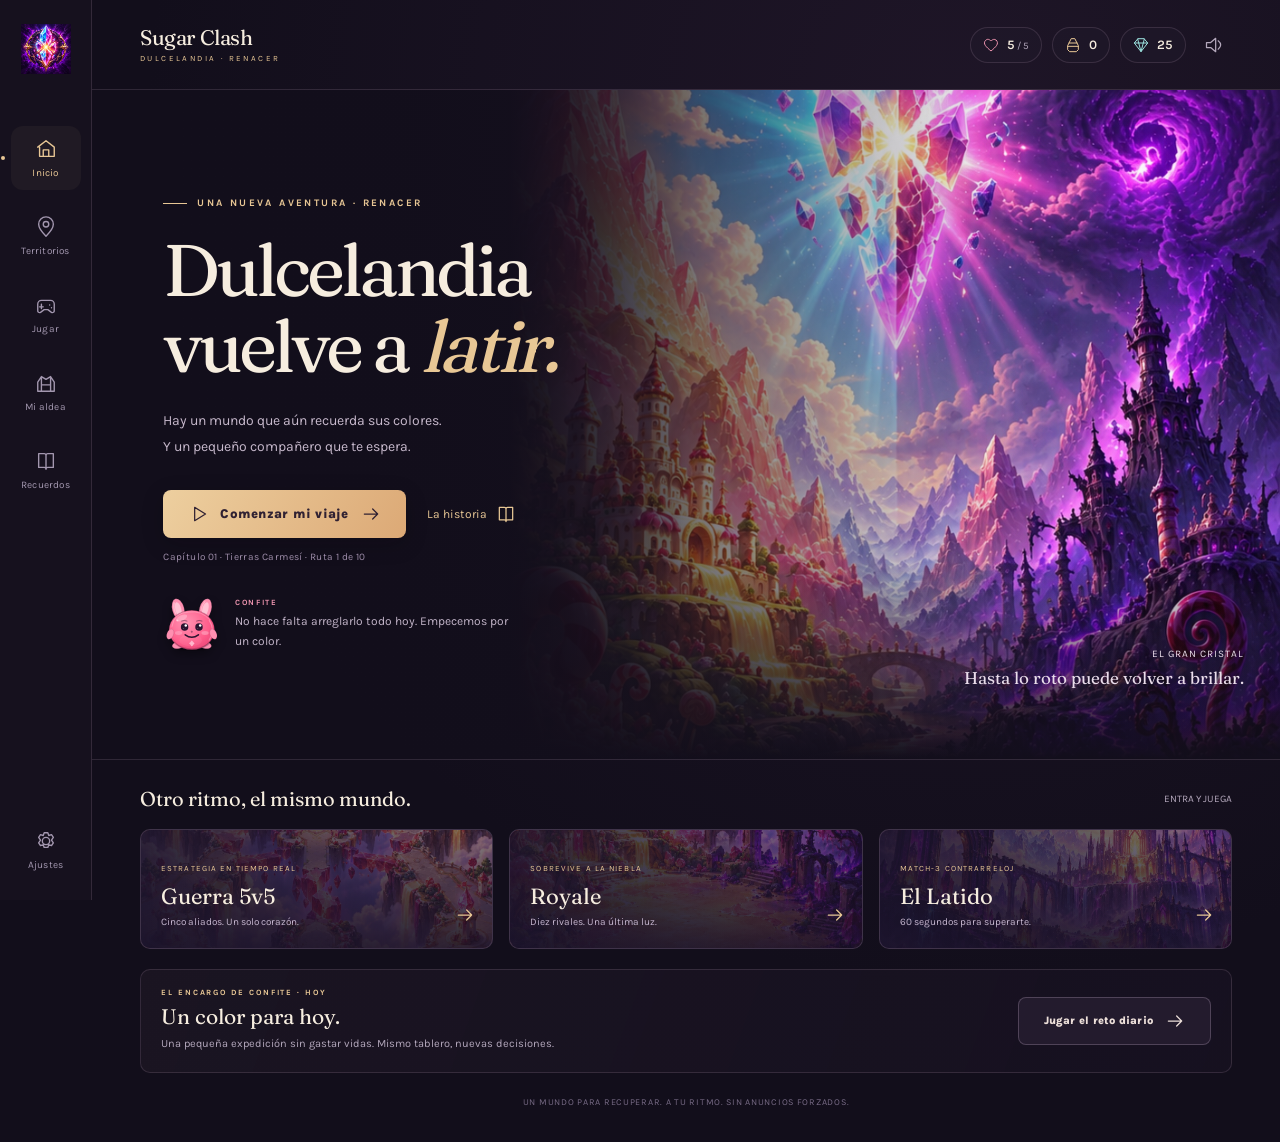
==== index.html @ 9b2b32c3 "Auto-backup 2026-10-20 21:30" ====
<!DOCTYPE html>
<html lang="es">
<head>
<meta charset="utf-8">
<meta name="viewport" content="width=device-width,initial-scale=1,viewport-fit=cover">
<meta name="theme-color" content="#120e1b">
<meta name="description" content="Devuelve el color a Dulcelandia. Una nueva aventura de estrategia, guardianes y recuerdos con Confite.">
<title>Sugar Clash · Renacer</title>
<link rel="manifest" href="manifest.json">
<link rel="preload" as="image" href="title-world-v3-hd.jpg">
<link rel="preload" as="image" href="candies-v18.webp">
<link rel="icon" href="icon-crystal-192.png">
<link rel="apple-touch-icon" href="icon-crystal-ios-180.png">
<meta name="apple-mobile-web-app-capable" content="yes">
<style>
/* Bundled OFL fonts. Full licenses: docs/FONT_LICENSE_*.txt. No remote requests. */
@font-face{font-family:'Fraunces';font-style:normal;font-weight:400 600;font-display:swap;src:url([data-uri]) format('woff2')}
@font-face{font-family:'Karla';font-style:normal;font-weight:400 800;font-display:swap;src:url([data-uri]) format('woff2')}

:root{color-scheme:dark;--bg:#120e1b;--surface:#221b2d;--gold:#e8c795;--ink:#f6eddf;--muted:#b4a8bc;--line:#d4b2d126;--pink:#ed94af;--cyan:#9ce2df;--rail:92px;font-family:Karla,system-ui,sans-serif;color:var(--ink);background:var(--bg)}
*{box-sizing:border-box}body{margin:0}button,a,input,textarea{-webkit-tap-highlight-color:transparent}button,input,textarea{font:inherit}button{color:inherit;cursor:pointer}button{border:0}button:disabled{cursor:default;opacity:.4}button:focus-visible,a:focus-visible{outline:2px solid var(--cyan);outline-offset:5px}button:not(:disabled):active{translate:0 1px}button svg,.icon{width:20px;height:20px;vertical-align:middle;flex-shrink:0}a{color:var(--gold)}h1,h2,h3,p{margin:0}h1,h2,h3,.serif{font-family:Fraunces,Georgia,serif;font-weight:400}button svg{pointer-events:none}.defs{position:absolute;width:0;height:0;overflow:hidden}[hidden]{display:none!important}
.app{min-height:100dvh;padding-left:var(--rail);background:radial-gradient(ellipse at 75% 10%,#37243f55,transparent 60%)}.rail{position:fixed;inset:0 auto 0 0;width:var(--rail);z-index:30;display:flex;flex-direction:column;align-items:center;background:#16111e;border-right:1px solid var(--line);padding:24px 9px 18px;gap:14px}.rail-logo{background:none;margin-bottom:38px;padding:0;width:50px;height:50px}.rail-logo img{width:100%;height:100%;object-fit:contain}.nav-item{display:flex;flex-direction:column;align-items:center;justify-content:center;gap:7px;width:70px;min-height:64px;background:transparent;color:#a397af;border-radius:12px;font-size:10px;letter-spacing:.02em}.nav-item svg{width:22px;height:22px}.nav-item.active{color:var(--gold);background:#e8c7950c}.nav-item.active::after{content:"";width:4px;height:4px;background:var(--gold);border-radius:50%;position:absolute;margin-left:-86px}.rail-bottom{margin-top:auto}.topbar{height:90px;padding:0 48px;display:flex;align-items:center;justify-content:space-between;border-bottom:1px solid var(--line);gap:12px}.brand{background:transparent;padding:0;text-align:left;font-family:Fraunces,Georgia,serif;font-size:21px;line-height:1.1;letter-spacing:-.4px}.brand small{display:block;font-family:Karla,system-ui,sans-serif;font-size:8px;letter-spacing:.3em;color:var(--gold);margin-top:6px;text-transform:uppercase}.resources{display:flex;gap:10px;align-items:center}.resource{display:flex;align-items:center;gap:8px;padding:9px 12px;border:1px solid var(--line);border-radius:99px;background:#211a2c77;font-size:13px;font-weight:600}.resource svg{width:16px;height:16px;color:var(--pink)}.resource.honey svg{color:var(--gold)}.resource.gems svg{color:var(--cyan)}.resource small{font-size:10px;color:var(--muted);font-weight:400}.utility{width:36px;height:36px;display:grid;place-items:center;border-radius:50%;background:transparent;color:var(--muted)}.screen{display:none}.screen.active{display:block;animation:arrive .3s ease-out}.eyebrow{font-size:10px;letter-spacing:.24em;text-transform:uppercase;color:var(--gold);font-weight:700}.muted{color:var(--muted)}.btn{min-height:48px;padding:13px 25px;border-radius:8px;background:linear-gradient(120deg,#edcf9f,#dca976);color:#302132;display:inline-flex;align-items:center;justify-content:center;gap:12px;font-weight:800;font-size:13px;letter-spacing:.02em;box-shadow:0 6px 22px #09050b33}.btn.secondary{background:#2a2135aa;color:#ecdfd9;border:1px solid #a892ae55;box-shadow:none}.btn.subtle{background:transparent;border:1px solid var(--line);color:var(--muted);box-shadow:none}.text-btn{min-height:42px;display:inline-flex;align-items:center;justify-content:center;gap:9px;background:transparent;color:var(--gold);font-size:12px;padding:6px 0}.tag{border:1px solid var(--line);border-radius:50px;padding:6px 11px;font-size:9px;letter-spacing:.15em;text-transform:uppercase;color:var(--muted);display:inline-flex;align-items:center;gap:6px}.tag .dot{width:5px;height:5px;background:var(--cyan);border-radius:50%}.page-head{padding:36px 0 25px;display:flex;align-items:flex-end;justify-content:space-between;gap:16px}.page-head h1{font-size:40px;line-height:1.15;margin-top:8px}.page-head p{font-size:13px;color:var(--muted);line-height:1.6;max-width:490px;margin-top:10px}.page-content{max-width:1220px;margin:auto;padding:0 48px 40px}
.home-hero{position:relative;min-height:590px;max-height:800px;height:calc(100dvh - 230px);isolation:isolate;display:flex;align-items:center;padding:50px 6%;overflow:hidden;border-bottom:1px solid var(--line)}.hero-art{position:absolute;z-index:-2;inset:0 0 0 35%;background:url('title-world-v3-hd.jpg') center 28%/cover}.home-hero::before{position:absolute;content:"";inset:0;z-index:-1;background:linear-gradient(90deg,#120e1b 3%,#120e1bf5 26%,#120e1b9c 49%,#120e1b05 77%),linear-gradient(0deg,#120e1b 0%,transparent 30%)}.hero-copy{max-width:510px;position:relative}.hero-copy .eyebrow{display:flex;align-items:center;gap:10px}.hero-copy .eyebrow::before{content:"";width:24px;height:1px;background:var(--gold)}.hero-copy h1{font-size:clamp(48px,5.7vw,88px);line-height:1.04;letter-spacing:-.055em;margin:24px 0 23px}.hero-copy h1 em{font-weight:400;color:var(--gold)}.hero-copy>p{font-size:14px;line-height:1.85;max-width:340px;color:#c7b9cc}.hero-actions{display:flex;align-items:center;gap:21px;margin-top:30px}.hero-actions .btn{min-width:220px}.chapter-note{font-size:10px;margin-top:13px;color:#9e8da9;letter-spacing:.04em}.hero-side-note{position:absolute;right:36px;bottom:65px;text-align:right;color:#eaddeb;font-size:10px;letter-spacing:.1em;line-height:1.8}.hero-side-note b{font-family:Fraunces,serif;font-size:17px;letter-spacing:0;font-weight:400}.hero-companion{display:flex;align-items:center;gap:12px;max-width:360px;margin-top:33px}.confite-art{width:60px;height:56px;flex:none;filter:drop-shadow(0 5px 5px #0005)}.confite-art svg{width:100%;height:100%}.companion-copy{font-size:12px;line-height:1.6;color:#c3b5c9}.companion-copy b{font-size:8px;letter-spacing:.2em;display:block;color:var(--pink);margin-bottom:3px;font-weight:700}.home-bottom{max-width:1220px;margin:auto;padding:26px 48px 35px}.section-line{display:flex;justify-content:space-between;align-items:center;margin-bottom:18px}.section-line h2{font-size:20px}.section-line>span{color:var(--muted);font-size:10px}.mode-strip{display:grid;grid-template-columns:1fr 1fr 1fr;gap:16px}.mode-link{position:relative;overflow:hidden;isolation:isolate;text-align:left;min-height:120px;border:1px solid var(--line);padding:20px;border-radius:10px;background:#241c31;display:flex;flex-direction:column;justify-content:flex-end}.mode-link::before{content:"";position:absolute;inset:0;z-index:-2;background:var(--mode-art) center 45%/cover;opacity:.55;transition:scale .35s}.mode-link::after{content:"";position:absolute;inset:0;z-index:-1;background:linear-gradient(90deg,#1a132bd9,#1a132b22),linear-gradient(0deg,#150e22c9,transparent)}.mode-link:hover::before{scale:1.05}.mode-link b{font-family:Fraunces,serif;font-weight:400;font-size:22px}.mode-link small{color:#c5b6cf;font-size:10px;margin-top:6px}.mode-link .mode-arrow{position:absolute;right:17px;bottom:23px;color:var(--gold)}.mode-link .mode-badge{font-size:8px;letter-spacing:.14em;text-transform:uppercase;color:var(--gold);margin-bottom:9px}.home-footnote{font-size:9px;color:#776a85;letter-spacing:.08em;text-align:center;margin-top:24px}
.world-layout{display:grid;grid-template-columns:1.05fr 1fr;gap:28px;align-items:start}.territory-preview{position:sticky;top:24px;min-height:410px;border:1px solid var(--line);border-radius:14px;overflow:hidden;background:#1e152c}.world-panorama{background-image:url('worlds-cinematic-v1.webp');background-size:200% 400%;background-position:var(--px) var(--py);position:relative}.territory-preview .world-panorama{height:170px;filter:saturate(var(--sat,1));transition:filter .4s}.territory-preview .world-panorama::after{content:"";position:absolute;inset:0;background:linear-gradient(transparent 50%,#1e152c)}.territory-info{padding:0 25px 23px;position:relative}.territory-info h2{font-size:29px;line-height:1.15;margin:9px 0 12px}.territory-info>p{font-size:12px;line-height:1.8;color:var(--muted);margin-bottom:18px}.progress-track{height:3px;background:#ffffff12;border-radius:4px;overflow:hidden}.progress-track i{height:100%;display:block;background:linear-gradient(90deg,#c88fa9,var(--gold));transition:width .35s}.progress-meta{display:flex;justify-content:space-between;font-size:10px;color:var(--muted);margin:10px 0 20px}.territory-picker{display:flex;gap:7px;flex-wrap:wrap;margin-top:24px}.territory-dot{border:1px solid var(--line);border-radius:50%;height:34px;width:34px;background:transparent;color:var(--muted);font-size:11px}.territory-dot.selected{border-color:var(--gold);color:var(--gold);background:#e8c79512}.territory-dot.locked{opacity:.45}.route{position:relative;padding:0 0 15px;display:flex;flex-direction:column;gap:8px}.route::before{content:"";position:absolute;left:30px;top:32px;bottom:45px;border-left:1px dashed #dfbc8e44}.route-stop{position:relative;display:flex;gap:16px;align-items:center;min-height:76px;background:none;text-align:left;border:1px solid transparent;border-radius:10px;padding:8px 12px 8px 0}.route-stop.current{background:linear-gradient(90deg,#e8c7950d,transparent);border-color:#e8c7953a}.route-stop.locked{opacity:.45}.route-marker{width:59px;height:59px;flex:none;border:1px solid #94779166;border-radius:50%;background:#20172c;display:grid;place-items:center;position:relative}.route-marker .sprite{position:absolute;width:52px;height:52px;inset:2px}.route-marker>span:last-child{position:absolute;font-size:9px;color:var(--gold);bottom:-4px;background:#21192c;padding:1px 5px;border-radius:4px;border:1px solid var(--line)}.route-stop.current .route-marker{border-color:var(--gold);box-shadow:0 0 25px #e8c79515}.route-label{flex:1}.route-label strong{font-size:12px;font-weight:600;line-height:1.4;display:block}.route-label small{display:block;color:var(--muted);font-size:9px;margin-top:5px}.route-stop>svg{color:var(--gold);width:16px}.stars{letter-spacing:3px;color:var(--gold);font-size:11px}.sprite{display:inline-block;background-image:var(--sheet);background-size:500% 200%;background-position:var(--sx) var(--sy);background-repeat:no-repeat;flex:none}.building-sprite{width:110px;height:110px}
.modes-list{display:flex;flex-direction:column;gap:18px}.mode-feature{display:grid;grid-template-columns:250px 1fr auto;border-top:1px solid var(--line);padding-top:18px;gap:25px;align-items:center}.mode-feature-art{height:152px;border-radius:8px;background:var(--mode-art) center 40%/cover;position:relative;overflow:hidden}.mode-feature-art .sprite{position:absolute;width:135px;height:135px;right:12px;bottom:0}.mode-feature-copy h2{font-size:27px;margin:7px 0 10px}.mode-feature-copy p{font-size:12px;line-height:1.75;color:var(--muted);max-width:390px}.mode-feature-copy small{font-size:10px;color:var(--gold);display:block;margin-top:12px}
.village-layout{display:grid;grid-template-columns:1.15fr 1fr;gap:28px}.village-scene{height:670px;border-radius:12px;background:linear-gradient(0deg,#15101e88,transparent 40%),url('village-cinematic-v18.webp') center/cover;position:relative;overflow:hidden;border:1px solid var(--line)}.village-scene svg.path{position:absolute;inset:0;width:100%;height:100%;opacity:.55}.village-node{position:absolute;transform:translate(-50%,-50%);background:none;border:0;padding:0;display:flex;align-items:center;flex-direction:column}.village-node .sprite{width:77px;height:77px;filter:drop-shadow(0 5px 8px #09040b)}.village-node.locked .sprite{filter:grayscale(1) brightness(.5)}.village-node.next .sprite{filter:drop-shadow(0 0 12px #ffe5b48a)}.village-node.selected::before{content:"";position:absolute;inset:12px -1px 10px;border:1px solid var(--gold);border-radius:50%;box-shadow:0 0 20px #e8c79544}.village-node>small{font-size:8px;color:var(--ink);background:#160d23bc;border:1px solid var(--line);border-radius:4px;padding:3px 6px;max-width:115px;white-space:nowrap}.village-detail{padding:28px;border:1px solid var(--line);border-radius:12px;background:#241b2d88;position:sticky;top:24px;align-self:start}.village-detail .building-sprite{width:150px;height:150px;display:block;margin:0 auto 20px}.village-detail h2{font-size:28px;margin:10px 0 14px}.village-detail p{font-size:13px;color:var(--muted);line-height:1.8}.ability{margin:20px 0;padding:14px;border-left:2px solid var(--gold);background:#e8c79508;font-size:12px;color:var(--gold);line-height:1.6}.village-detail .btn{width:100%}.village-detail .hero-companion{margin-top:26px}.settings-grid{display:grid;grid-template-columns:1fr 1fr;gap:24px}.settings-panel{border:1px solid var(--line);border-radius:12px;padding:26px;background:#231b2d77}.settings-panel h2{font-size:25px;margin-bottom:17px}.settings-panel p{font-size:12px;color:var(--muted);line-height:1.8}.setting-row{display:flex;align-items:center;justify-content:space-between;padding:16px 0;gap:16px;border-bottom:1px solid var(--line);font-size:12px}.setting-row:last-child{border:0}.setting-row b{font-weight:600;color:var(--gold)}.settings-panel .btn{margin-top:17px}.memory-item{display:flex;align-items:center;gap:16px;padding:18px 0;border-top:1px solid var(--line)}.memory-number{font:30px Fraunces,serif;color:var(--gold);width:40px}.memory-item h3{font-size:21px}.memory-item p{font-size:12px;color:var(--muted);line-height:1.8;margin-top:8px}
/* The board is a new engine. Piece identity persists through falling and swaps. */
.in-game .topbar{height:64px}.in-game .brand{font-size:18px}.in-game .rail{padding-top:13px}.game-page{padding:24px 30px;max-width:1180px;margin:auto}.game-topline{display:flex;justify-content:space-between;align-items:center;margin-bottom:15px}.game-topline .text-btn{min-height:32px}.game-topline .eyebrow{letter-spacing:.12em;font-size:9px}.game-layout{display:grid;grid-template-columns:minmax(0,1fr) minmax(320px,470px);gap:40px;align-items:center;min-height:calc(100dvh - 150px)}.battle-scene{position:relative;isolation:isolate;text-align:center;min-height:480px;display:flex;align-items:center;flex-direction:column;justify-content:center;padding:25px;overflow:hidden}.battle-backdrop{position:absolute;inset:0;z-index:-2;background:url('title-world-v3-hd.jpg') center/cover;opacity:.42;border-radius:16px;filter:grayscale(var(--grey,1));transition:filter 1s}.battle-scene::after{position:absolute;content:"";inset:0;z-index:-1;background:linear-gradient(0deg,#120e1b 0%,#120e1b00 38%,#120e1b66 100%);border-radius:16px}.battle-scene h1{font-size:30px;margin:7px 0 0;max-width:320px}.guardian-art{width:240px;height:240px;filter:drop-shadow(0 12px 22px #080411aa);transition:filter .4s,transform .3s}.guardian-art.hit{animation:guardianHit .35s}.guardian-health{width:76%;max-width:300px}.guardian-health .progress-track{height:4px;background:#81708355}.guardian-status{display:flex;justify-content:space-between;font-size:9px;margin-top:9px;color:var(--muted)}.battle-scene .hero-companion{margin:25px auto 0;text-align:left}.board-side{width:100%;max-width:470px;margin:auto}.board-hud{display:flex;align-items:center;justify-content:space-between;margin-bottom:14px;gap:12px}.moves-stat{display:flex;align-items:center;gap:9px}.moves-stat strong{font:36px Fraunces,serif;color:var(--gold);font-weight:400;min-width:45px}.moves-stat span{font-size:9px;letter-spacing:.08em;text-transform:uppercase;color:var(--muted);line-height:1.5}.score-stat{text-align:right}.score-stat strong{font-size:16px;font-weight:600;display:block}.score-stat small{font-size:9px;color:var(--muted)}.board-frame{padding:9px;border:1px solid #a48fa35c;border-radius:14px;background:linear-gradient(140deg,#3c2c49b8,#221a30e8);box-shadow:0 15px 50px #0004,inset 0 1px #f8daf016;position:relative}.board{position:relative;width:100%;aspect-ratio:1;touch-action:none;user-select:none;-webkit-user-select:none;overflow:hidden;border-radius:7px;background:repeating-conic-gradient(#1b1429cc 0% 25%,#261b32b3 0% 50%) 0/28.5714% 28.5714%}.piece{position:absolute;width:calc(100% / var(--size));height:calc(100% / var(--size));left:calc(var(--c) * 100% / var(--size));top:calc(var(--r) * 100% / var(--size));background:transparent;padding:3px;border-radius:8px;transition:left .18s cubic-bezier(.2,.8,.4,1),top .22s cubic-bezier(.2,.8,.4,1),opacity .15s,scale .15s;z-index:2}.piece .candy{display:block;width:100%;height:100%;background-image:url('candies-v18.webp');background-size:400% 200%;background-position:var(--sx) var(--sy);pointer-events:none;filter:drop-shadow(0 3px 2px #0006)}.piece.selected{background:#ffe6a533;outline:2px solid var(--gold);outline-offset:-3px}.piece.hint{animation:hint .9s ease-in-out 3}.piece.clearing{scale:.25;opacity:0;rotate:15deg}.piece.fresh{animation:dropIn .26s ease-out}.piece[data-power="row"]::after,.piece[data-power="col"]::after{content:"";position:absolute;inset:43% 5%;border-top:2px solid #fff8db;border-bottom:2px solid #fff8db;box-shadow:0 0 8px #ffe1a1}.piece[data-power="col"]::after{inset:5% 43%;border:0;border-left:2px solid #fff8db;border-right:2px solid #fff8db}.piece[data-power="bomb"]::after{content:"";position:absolute;inset:10%;border:2px dashed #fff0bc;border-radius:50%;box-shadow:0 0 7px #ffe1a1}.ice{position:absolute;width:calc(100% / var(--size));height:calc(100% / var(--size));left:calc(var(--c) * 100% / var(--size));top:calc(var(--r) * 100% / var(--size));z-index:1;border:1px solid #b4e9f56b;border-radius:5px;background:linear-gradient(125deg,#c9edff61,#84b5e521 45%,#e6faff55);pointer-events:none}.ice[data-hp="2"]{box-shadow:inset 0 0 0 3px #c5f5ff44}.board-flash{position:absolute;inset:0;z-index:6;pointer-events:none;display:grid;place-items:center;font:34px Fraunces,serif;text-align:center;color:#ffe9c3;text-shadow:0 4px 18px #150a24;opacity:0}.board-flash.show{animation:combo .9s ease-out}.board-tools{display:flex;gap:9px;margin-top:13px}.board-tools>button{flex:1;min-height:44px;border:1px solid var(--line);border-radius:8px;background:#271e32;color:var(--muted);display:flex;align-items:center;justify-content:center;gap:7px;font-size:10px}.board-tools>button svg{width:16px;height:16px}.board-tools>button.ready{border-color:#e8c795aa;color:var(--gold);background:#e8c79515}.board-tools>button.armed{outline:2px solid var(--pink);color:var(--pink)}.board-tip{font-size:10px;line-height:1.6;color:#9e8faa;text-align:center;margin-top:13px;min-height:30px}.tutorial-tip{color:#f4dfbf}.timer-low{color:#f797ab!important}.mini-objective{font-size:11px;color:var(--gold);line-height:1.5;margin-bottom:8px}.cell-key{display:flex;align-items:center;gap:4px}.cell-key i{width:22px;height:22px;background-image:url('candies-v18.webp');background-size:400% 200%;background-position:var(--sx) var(--sy)}
.modal-shade{position:fixed;inset:0;background:#09050fba;backdrop-filter:blur(12px);display:grid;place-items:center;z-index:80;padding:22px;overflow:auto}.modal{width:100%;max-width:430px;max-height:calc(100dvh - 44px);overflow:auto;padding:31px;border:1px solid #b69ba34f;border-radius:17px;background:linear-gradient(140deg,#302338f5,#1b1527fa);box-shadow:0 30px 100px #0008;text-align:center;position:relative}.modal h2{font-size:34px;line-height:1.12;margin:13px 0}.modal-body{font-size:13px;line-height:1.85;color:#c7b7cc}.modal-body .reward{color:var(--gold);font-size:16px;margin:16px 0}.modal-body textarea{width:100%;min-height:100px;margin:14px 0;background:#120c1c;border:1px solid var(--line);border-radius:6px;padding:10px;color:var(--ink);font-size:10px}.modal-art{height:150px;margin-bottom:13px}.modal-art .sprite{width:150px;height:150px}.modal-art .confite-art{width:120px;height:120px;margin:auto}.modal-actions{display:flex;flex-direction:column;gap:10px;margin-top:24px}.modal-actions button{width:100%}.modal .hero-companion{margin-top:20px;text-align:left}.modal-close{position:absolute;right:12px;top:12px;background:none;color:var(--muted);width:30px;height:30px;display:grid;place-items:center}.toast{position:fixed;bottom:26px;left:calc(50% + 46px);transform:translateX(-50%);z-index:100;max-width:calc(100% - 36px);padding:12px 19px;border:1px solid #a88eaa66;border-radius:9px;background:#2c203aeb;box-shadow:0 8px 30px #0005;font-size:12px;text-align:center;pointer-events:none;backdrop-filter:blur(12px)}.sr-only{position:absolute;width:1px;height:1px;padding:0;margin:-1px;overflow:hidden;clip:rect(0,0,0,0);white-space:nowrap;border:0}
@keyframes arrive{from{opacity:0;translate:0 8px}to{opacity:1;translate:0 0}}@keyframes dropIn{from{opacity:0;transform:translateY(-28px)}to{opacity:1;transform:translateY(0)}}@keyframes combo{0%{opacity:0;scale:.8}25%{opacity:1;scale:1}75%{opacity:1;translate:0 -12px}100%{opacity:0;translate:0 -28px}}@keyframes hint{50%{box-shadow:inset 0 0 0 2px var(--gold);background:#e8c79522}}@keyframes guardianHit{40%{transform:translateX(5px) scale(.96);filter:drop-shadow(0 0 22px #ffe0af)}}
@media(min-width:1600px){.home-hero{padding-left:max(6%,calc((100vw - 1220px)/2 - 45px))}.hero-art{inset-left:40%}.hero-copy h1{font-size:92px}}
@media(max-width:1050px){.topbar{padding:0 28px}.page-content,.home-bottom{padding-left:28px;padding-right:28px}.home-hero{padding-left:6%;min-height:540px}.hero-copy h1{font-size:65px}.hero-art{left:25%}.home-hero::before{background:linear-gradient(90deg,#120e1b 0%,#120e1be6 25%,#120e1b77 65%,#120e1b22),linear-gradient(0deg,#120e1b,transparent 50%)}.game-layout{gap:20px}.game-page{padding:17px 20px}.battle-scene{padding:16px}.battle-scene h1{font-size:25px}.guardian-art{width:200px;height:200px}.mode-feature{grid-template-columns:180px 1fr}.mode-feature>.btn{grid-column:2;justify-self:start;margin-top:-12px}.mode-feature-art{grid-row:span 2;height:190px}}
@media(max-width:760px){:root{--rail:0px}.app{padding-bottom:calc(70px + env(safe-area-inset-bottom));padding-left:0}.rail{inset:auto 0 0;width:100%;height:calc(66px + env(safe-area-inset-bottom));padding:3px 7px env(safe-area-inset-bottom);flex-direction:row;justify-content:space-around;background:#19121ff5;backdrop-filter:blur(18px);border:0;border-top:1px solid var(--line);gap:0}.rail-logo,.rail-bottom{display:none}.nav-item{height:56px;min-height:56px;width:64px;gap:5px;font-size:9px;border-radius:8px}.nav-item svg{width:20px;height:20px}.nav-item.active::after{display:none}.topbar{height:76px;padding:0 21px;background:#160f1c80;position:relative;z-index:5}.brand{font-size:19px}.brand small{font-size:7px;letter-spacing:.26em}.resources{gap:5px}.resource{padding:7px 9px;font-size:11px;gap:5px}.resource svg{width:14px;height:14px}.resource small{display:none}.resources .utility{display:none}.page-content{padding:0 21px 24px}.page-head{padding-top:25px;align-items:center}.page-head h1{font-size:33px}.page-head p{font-size:12px}.home-hero{height:calc(100dvh - 142px);min-height:620px;max-height:800px;padding:27px 25px 28px;align-items:flex-end;border:0}.hero-art{inset:0;background-position:center 30%}.home-hero::before{background:linear-gradient(0deg,#120e1b 0%,#120e1bf5 14%,#120e1b7a 48%,#120e1b00 78%),linear-gradient(90deg,#120e1b33,transparent)}.hero-copy{width:100%;max-width:460px}.hero-copy h1{font-size:56px;margin:15px 0 15px;max-width:340px;line-height:1.03}.hero-copy>p{font-size:12px;line-height:1.7;max-width:290px}.hero-copy .eyebrow{font-size:8px}.hero-actions{margin-top:22px;gap:20px}.hero-actions .btn{flex:1;min-width:0;max-width:270px}.hero-actions .text-btn{font-size:11px}.chapter-note{font-size:9px}.hero-companion{margin-top:22px;gap:10px}.hero-companion .confite-art{width:49px;height:46px}.companion-copy{font-size:11px}.hero-side-note{display:none}.home-bottom{padding:18px 21px 25px}.section-line{margin-bottom:14px}.section-line h2{font-size:20px}.section-line>span{font-size:8px}.mode-strip{grid-template-columns:1fr 1fr;gap:10px}.mode-link{min-height:125px;padding:15px}.mode-link b{font-size:20px}.mode-link small{font-size:9px;max-width:100px;line-height:1.5}.mode-link:last-child{grid-column:span 2;min-height:90px}.mode-link .mode-badge{font-size:7px}.mode-link .mode-arrow{right:12px;bottom:16px}.world-layout{grid-template-columns:1fr;gap:22px}.territory-preview{position:relative;top:0;min-height:0}.territory-preview .world-panorama{height:122px}.territory-info{padding:0 20px 19px}.territory-info h2{font-size:27px}.territory-picker{margin-top:17px;gap:7px}.territory-dot{width:30px;height:30px}.route{gap:6px}.route-stop{min-height:77px}.route-label strong{font-size:13px}.mode-feature{grid-template-columns:115px 1fr;gap:18px}.mode-feature-art{height:180px}.mode-feature-copy h2{font-size:23px}.mode-feature-copy p{font-size:11px}.mode-feature-copy small{font-size:9px}.mode-feature>.btn{min-height:43px;font-size:11px;padding:10px 17px}.village-layout{grid-template-columns:1fr;gap:18px}.village-scene{height:590px;order:2}.village-detail{position:relative;top:0;display:grid;grid-template-columns:76px 1fr;gap:0 15px;padding:19px}.village-detail .building-sprite{width:80px;height:80px;grid-row:span 3;margin:0}.village-detail .eyebrow{grid-column:2;font-size:8px}.village-detail h2{font-size:23px;margin:7px 0 9px}.village-detail p{font-size:11px;line-height:1.6}.village-detail .ability{grid-column:span 2;margin:15px 0;font-size:11px;padding:10px}.village-detail .btn,.village-detail .hero-companion{grid-column:span 2}.village-detail .hero-companion{margin-top:13px}.village-detail .hero-companion .confite-art{width:42px;height:42px}.settings-grid{grid-template-columns:1fr;gap:17px}.settings-panel{padding:22px}.game-layout{display:flex;flex-direction:column;gap:0;min-height:0}.in-game .rail{display:none}.in-game .app{padding-bottom:0}.in-game .topbar{height:49px;padding:0 16px}.in-game .brand{font-size:16px}.in-game .brand small{display:none}.in-game .resource{border:0;background:none;padding:4px}.in-game .resources .gems{display:none}.game-page{padding:6px 13px calc(7px + env(safe-area-inset-bottom));max-width:470px}.game-topline{margin-bottom:0}.game-topline .text-btn{font-size:10px;min-height:28px}.game-topline .eyebrow{font-size:8px;letter-spacing:.08em}.battle-scene{width:100%;min-height:0;height:143px;padding:0 0 4px;display:grid;grid-template-columns:110px 1fr;grid-template-rows:22px 1fr 35px;text-align:left}.battle-backdrop{inset:0 -13px;opacity:.62;border-radius:0;background-position:center 40%}.battle-scene::after{background:linear-gradient(0deg,#120e1b,transparent);inset:0 -13px;border-radius:0}.battle-scene>.eyebrow{grid-column:2;font-size:8px;align-self:end;letter-spacing:.12em}.battle-scene h1{grid-column:2;font-size:23px;line-height:1.1;align-self:center;padding:4px 0;max-width:235px}.guardian-art{width:112px;height:112px;grid-column:1;grid-row:1 / span 3;align-self:center}.guardian-health{width:100%;grid-column:2;max-width:none;padding-right:6px;align-self:start}.guardian-status{font-size:8px;margin-top:5px}.battle-scene .hero-companion{display:none}.board-hud{margin:4px 2px 8px}.moves-stat strong{font-size:30px;min-width:34px}.moves-stat span{font-size:8px}.score-stat strong{font-size:14px}.score-stat small{font-size:8px}.mini-objective{font-size:10px;margin:0 0 6px;text-align:center;min-height:15px}.board-frame{padding:6px;border-radius:11px}.board-side{max-width:min(100%,calc(100dvh - 306px));min-width:260px}.board-tools{margin-top:9px;gap:6px}.board-tools>button{font-size:9px;min-height:40px;gap:5px}.board-tools>button svg{width:15px;height:15px}.board-tip{font-size:9px;line-height:1.45;margin-top:8px;min-height:26px}.toast{bottom:calc(79px + env(safe-area-inset-bottom));left:50%;font-size:11px}.in-game .toast{bottom:20px}.modal{padding:25px;max-height:calc(100dvh - 28px)}.modal-shade{padding:14px}.modal h2{font-size:29px}.modal-art{height:125px}.modal-art .sprite{width:125px;height:125px}.modal-body{font-size:12px}}
@media(max-width:370px){.topbar{padding:0 15px}.resource{padding:7px;gap:4px}.resources{gap:2px}.brand{font-size:17px}.brand small{font-size:6px}.home-hero{padding-left:21px;padding-right:21px;min-height:560px}.hero-copy h1{font-size:48px}.hero-actions{gap:14px}.hero-actions .btn{padding:12px 14px;font-size:12px}.hero-actions .text-btn{font-size:10px}.board-side{max-width:min(100%,calc(100dvh - 299px));min-width:250px}.battle-scene{height:125px;grid-template-columns:96px 1fr}.guardian-art{width:97px;height:97px}.battle-scene h1{font-size:20px}.game-page{padding-left:10px;padding-right:10px}.board-tip{font-size:8px}.page-content{padding-left:17px;padding-right:17px}.territory-dot{width:28px;height:28px}.village-detail{grid-template-columns:64px 1fr}.village-detail .building-sprite{width:68px;height:68px}.village-detail h2{font-size:21px}}
@media(prefers-reduced-motion:reduce){*,*::before,*::after{animation:none!important;scroll-behavior:auto!important;transition:none!important}}
#arena-root{height:100%;min-height:0}.arena-shell{height:100%;min-height:0;display:flex;flex-direction:column;gap:9px;padding:14px 14px max(12px,env(safe-area-inset-bottom));box-sizing:border-box;max-width:540px;margin:auto;color:#f7efe1}
.arena-topline{display:flex;align-items:center;gap:12px;flex-shrink:0}.arena-back,.arena-pause{width:42px;height:42px;border:1px solid #bca37d55;border-radius:50%;background:#171221b8;color:#eee1c8;font-size:20px;cursor:pointer}.arena-pause{margin-left:auto;font-size:16px}.arena-title{margin:1px 0 0;font-family:Fraunces,Georgia,serif;font-size:24px;line-height:1.1;font-weight:500}.arena-kicker{font:600 9px/1.3 Karla,Arial,sans-serif;letter-spacing:2px;text-transform:uppercase;color:#cfba96}.arena-objective{margin:0;color:#c6bdcd;font:12px/1.4 Karla,Arial,sans-serif;flex-shrink:0}.arena-status{display:flex;align-items:center;justify-content:space-between;gap:8px;font:600 11px Karla,Arial,sans-serif;color:#e4d9c3;min-height:20px;flex-shrink:0}.arena-status span:first-child{color:#a8d9cb}.arena-status span:last-child{color:#e9c095}.arena-stage{position:relative;flex:1;min-height:0;display:flex;align-items:center;justify-content:center;overflow:hidden;border:1px solid #bfaf8a45;border-radius:24px;background:#171224;box-shadow:0 12px 38px #08061088}.arena-canvas{display:block;max-width:100%;max-height:100%;width:auto;height:100%;aspect-ratio:390/570;touch-action:none;cursor:crosshair;outline-offset:-4px}.arena-canvas:focus-visible{outline:2px solid #f2d295}.arena-hint{position:absolute;top:12px;left:10px;right:10px;text-align:center;pointer-events:none;font:600 10px/1.4 Karla,Arial,sans-serif;color:#fff4d8;text-shadow:0 1px 6px #000;background:#16101c9c;padding:7px 10px;border:1px solid #ffffff12;border-radius:12px;transition:opacity .4s}.arena-hint.is-hidden{opacity:0}.arena-halt{position:absolute;inset:0;background:#110e20cf;display:flex;align-items:center;justify-content:center;flex-direction:column;gap:12px;backdrop-filter:blur(6px);padding:24px;text-align:center}.arena-halt[hidden]{display:none}.arena-halt h2{font:500 30px Fraunces,Georgia,serif;margin:0}.arena-halt p{color:#c3b9cb;font:13px/1.5 Karla,Arial,sans-serif;margin:0}.arena-resume{border:1px solid #f2d3a2a6;background:#dbc096;color:#271a29;min-height:46px;padding:10px 28px;border-radius:14px;font:700 13px Karla,Arial,sans-serif;cursor:pointer}.arena-actions{display:flex;gap:9px;flex-shrink:0}.arena-ability{border:1px solid #ddc59280;background:linear-gradient(135deg,#67506a,#302b45);border-radius:16px;min-height:50px;flex:1;color:#f8efd9;padding:8px 10px;font:700 13px Karla,Arial,sans-serif;cursor:pointer;display:flex;align-items:center;justify-content:center;gap:9px;box-shadow:inset 0 1px 0 #fff2}.arena-ability svg{width:24px;height:24px;stroke:#ebd2a6;flex-shrink:0}.arena-ability span{display:flex;flex-direction:column;align-items:flex-start;gap:3px}.arena-ability small{font-size:9px;font-weight:500;letter-spacing:.3px;color:#d3c8d8}.arena-ability:disabled{opacity:.5;cursor:default;filter:saturate(.4)}.arena-guide{font:10px/1.4 Karla,Arial,sans-serif;color:#aaa0b6;text-align:center;margin:0;flex-shrink:0}.arena-shell .companion-row,.arena-shell .companion{flex-shrink:0}.arena-shell .arena-companion{display:flex;align-items:center;min-height:0;flex-shrink:0}.arena-companion:empty{display:none}.arena-companion svg{max-height:45px}.arena-companion .hero-companion{margin-top:0;max-width:100%}.arena-companion .companion-copy{font-size:10px}.arena-companion .confite-art{width:45px;height:43px}.arena-companion p{font-size:11px!important;line-height:1.4!important}.arena-result-copy{font-size:14px;line-height:1.6;color:#d2c5d9}.arena-result-copy strong{color:#f0d4a4}
@media(min-width:600px){.arena-shell{padding-top:22px;padding-bottom:20px;gap:11px}.arena-stage{max-height:570px}.arena-title{font-size:28px}}
@media(max-height:720px){.arena-shell{padding-top:8px;gap:6px}.arena-title{font-size:21px}.arena-topline{gap:9px}.arena-back,.arena-pause{width:35px;height:35px}.arena-ability{min-height:44px;padding:5px 9px}.arena-objective{font-size:11px}.arena-guide{font-size:9px}.arena-companion{display:none!important}.arena-stage{border-radius:18px}}
@media(prefers-reduced-motion:reduce){.arena-hint{transition:none}}

#screen-arena{height:calc(100dvh - 64px)}
@media(max-width:760px){#screen-arena{height:calc(100dvh - 49px)}}

.mobile-settings{display:none}.hero-art{mask-image:linear-gradient(90deg,transparent,#000 24%)}.hero-quick{display:none}.board-tools .confite-art{width:24px;height:24px}.board-tools .confite-art svg{width:24px;height:24px}.result-next{padding:14px 14px 4px;background:#e8c79508;border:1px solid var(--line);border-radius:8px;font-size:11px;line-height:1.7}.result-next b{color:var(--gold);font-weight:600}.result-next .text-btn{display:flex;margin:auto;font-size:11px}.home-daily{display:flex;gap:17px;align-items:center;justify-content:space-between;margin-top:20px;padding:18px 20px;border:1px solid var(--line);border-radius:10px;background:linear-gradient(110deg,#d5a6ba0b,#22192e44)}.home-daily h3{font-size:21px;margin:6px 0}.home-daily p{font-size:11px;color:var(--muted);line-height:1.7}.home-daily .eyebrow{font-size:8px}.home-daily .btn{font-size:11px;min-width:140px;flex-shrink:0}
@media(max-width:760px){.resources .mobile-settings{display:grid;width:26px;height:30px;padding:2px}.resources .mobile-settings svg{width:17px;height:17px}.hero-art{mask-image:none}.hero-actions .btn{white-space:nowrap;font-size:12px;padding-left:17px;padding-right:17px;gap:9px}.hero-actions .btn>svg:last-child{display:none}.hero-quick{display:flex;gap:9px;margin-top:16px;max-width:370px}.hero-quick button{min-height:35px;border:1px solid #ccb5c144;border-radius:6px;flex:1;background:#1c122c66;display:flex;align-items:center;justify-content:space-between;padding:8px 13px;color:#dec9d8;font-size:10px}.hero-quick svg{width:13px;height:13px;color:var(--gold)}.hero-copy h1{font-size:53px}.hero-copy>p{font-size:11px}.hero-companion{margin-top:17px}.home-daily{padding:16px;gap:12px;align-items:flex-start;flex-wrap:wrap}.home-daily h3{font-size:20px}.home-daily .btn{width:100%;min-height:43px}}
@media(max-width:370px){.hero-copy h1{font-size:46px}.hero-quick{margin-top:12px}.hero-copy>p{font-size:10px}.hero-copy .hero-companion{margin-top:12px}.hero-actions .btn{font-size:11px;padding-left:11px;padding-right:11px}}


@media(max-width:760px) and (max-height:740px){.home-hero{min-height:calc(100dvh - 142px);height:calc(100dvh - 142px)}.battle-scene{height:105px;grid-template-columns:90px 1fr;grid-template-rows:18px 1fr 30px}.guardian-art{width:92px;height:92px}.battle-scene h1{font-size:19px}.board-hud{margin:0 2px 4px}.moves-stat strong{font-size:27px}.board-tools{margin-top:6px}.board-tip{font-size:8px;margin-top:5px}.mini-objective{font-size:9px;min-height:14px}.board-side{max-width:min(100%,calc(100dvh - 310px));min-width:240px}}

.battle-landscape{position:absolute;height:100%;width:auto;aspect-ratio:4/1;left:50%;top:0;transform:translateX(-50%);background-image:url('worlds-cinematic-v1.webp');background-size:200% 400%;background-position:var(--px) var(--py)}
@media(max-height:720px){.arena-companion{display:flex!important}.arena-companion .hero-companion{gap:7px}.arena-companion .confite-art{width:28px;height:28px}.arena-companion .companion-copy{font-size:8px;line-height:1.3}.arena-companion .companion-copy b{display:inline;font-size:6px;letter-spacing:1px;margin-right:4px}}
</style>
</head>
<body>
<svg class="defs" aria-hidden="true"><defs><radialGradient id="confiteBody" cx="38%" cy="32%" r="85%"><stop offset="0" stop-color="#FF93B3"/><stop offset=".6" stop-color="#FF5C8A"/><stop offset="1" stop-color="#E33D6F"/></radialGradient></defs></svg>
<div class="app" id="app">
<nav class="rail" aria-label="Navegación principal" id="navigation"></nav>
<header class="topbar"><button class="brand" onclick="navigate('home')" aria-label="Sugar Clash, inicio">Sugar Clash<small>Dulcelandia · Renacer</small></button><div class="resources" id="resources"></div></header>
<main id="main">
<section class="screen active" id="screen-home" aria-label="Inicio"></section>
<section class="screen" id="screen-world" aria-label="Territorios"></section>
<section class="screen" id="screen-modes" aria-label="Modos de juego"></section>
<section class="screen" id="screen-village" aria-label="Mi aldea"></section>
<section class="screen" id="screen-memories" aria-label="Recuerdos"></section>
<section class="screen" id="screen-settings" aria-label="Ajustes"></section>
<section class="screen" id="screen-game" aria-label="Partida match-3"></section>
<section class="screen" id="screen-arena" aria-label="Arena de combate"><div id="arena-root"></div></section>
</main>
</div>
<div id="modal-root"></div><div id="toast" class="toast" role="status" hidden></div><div id="announcer" class="sr-only" aria-live="polite"></div>
<script>
const LEVEL_NAMES_ALL = {
  1: {1:"La Pradera Dulce",2:"El Sendero de Caramelo",3:"El Bosque de Caramelo",4:"El Río de Miel",5:"La Aldea Carmesí",6:"El Puente Quebrado",7:"La Torre Vigía",8:"El Cañón de Azúcar",9:"Las Puertas Carmesí",10:"El Último Carmesí"},
  2: {1:"El Portal de los Cerezos",2:"La Arena de Azúcar",3:"Los Pabellones de Mochi",4:"El Estanque de Almíbar",5:"La Galería de Wagashi",6:"El Jardín del Silencio",7:"Los Faroles Apagados",8:"La Pagoda de Cristal",9:"Las Raíces Eternas",10:"La Flor de Mochi Eterno"},
  3: {1:"La Base de las Torres",2:"El Primer Tramo",3:"La Plaza Caramelizada",4:"El Arco de Fruta",5:"Las Agujas del Mediodía",6:"La Grieta Ascendente",7:"El Andamio Roto",8:"La Plataforma Flotante",9:"El Vértice del Cielo",10:"La Aguja del Cielo"},
  4: {1:"El Valle Helado",2:"Las Cuevas de Avellana",3:"El Glaciar de Ganache",4:"La Catarata Congelada",5:"El Corazón de la Montaña",6:"Los Senderos de Cacao",7:"La Veta Blanca",8:"La Cumbre sin Nombre",9:"El Umbral de la Hibernación",10:"El Corazón de Cacao"},
  5: {1:"El Claro de Gominola",2:"Las Raíces de Regaliz",3:"El Sendero de los Osos",4:"Los Hongos de Colores",5:"El Árbol del Centro",6:"La Guarida Translúcida",7:"Los Pasillos de Gelatina",8:"La Caverna de las Voces",9:"El Laberinto de Regaliz",10:"El Árbol de Gominola Ancestral"},
  6: {1:"La Pradera de Nubes",2:"El Campamento Apagado",3:"Las Brasas del Pasado",4:"El Sendero de Maple",5:"La Fogata Central",6:"Los S'mores de Piedra",7:"El Cielo Estrellado",8:"La Tienda de Nubes",9:"El Último Calor",10:"La Última Fogata"},
  7: {1:"Los Altares de Azúcar",2:"Las Flores de Cempasúchil",3:"El Camino de los Ancestros",4:"Las Calaveras de Piedra",5:"El Patio de los Recuerdos",6:"Las Velas sin Dueño",7:"El Memorial del Valle",8:"La Ofrenda Eterna",9:"El Umbral del Dulce",10:"La Calavera de Azúcar Sagrada"},
  8: {1:"Las Ruinas de Cristal",2:"La Plaza del Instante",3:"Los Fractales Detenidos",4:"El Espejo Opaco",5:"La Geometría Perfecta",6:"El Prisma Sin Luz",7:"La Resonancia del Cristal",8:"Los Fragmentos Suspendidos",9:"El Umbral Final",10:"El Cristal que se Rompió a sí Mismo"},
};

const BOSS_LEVEL_NAMES = {
  1: "El Último Carmesí",
  2: "La Flor de Mochi Eterno",
  3: "La Aguja del Cielo",
  4: "El Corazón de Cacao",
  5: "El Árbol de Gominola Ancestral",
  6: "La Última Fogata",
  7: "La Calavera de Azúcar Sagrada",
  8: "El Cristal que se Rompió a sí Mismo"
};

const CAMPAIGN_ARCS={
  1:{title:"Un hogar entre las cenizas",purpose:"El gris cortó la ruta hacia la aldea. Devuélvele el color para que Confite encuentre el camino a casa.",steps:["Abre el sendero hacia la aldea.","Reconstruye el camino hasta la torre.","Cruza las puertas y enfrenta al guardián."],resolution:"El camino a casa vuelve a existir. Pero Confite oye una melodía que llega desde los Jardines de Mochi."},
  2:{title:"La melodía bajo la niebla",purpose:"Confite reconoce una canción entre los cerezos dormidos. Despierta los jardines para seguir su origen.",steps:["Devuelve el color a los cerezos.","Sigue la melodía a través del jardín.","Libera el último sendero de la niebla."],resolution:"Los cerezos vuelven a florecer. La canción no termina aquí: su eco alcanza las Torres de Tanghulu."},
  3:{title:"Lo que las torres callaron",purpose:"Las torres guardan rastros de la antigua guerra. Restaura sus caminos para descubrir qué intentaron proteger.",steps:["Alcanza las torres exteriores.","Recupera las señales de la antigua defensa.","Abre la ruta hacia la torre más alta."],resolution:"La defensa de Tanghulu vuelve a brillar. Al otro lado de las montañas, el cacao aún conserva las cicatrices de aquella guerra."},
  4:{title:"El frío de la guerra",purpose:"El chocolate endurecido bloquea el paso por los Alpes. Rompe sus barreras para devolver calor a la montaña.",steps:["Abre una ruta por las laderas.","Rompe el chocolate que encierra los caminos.","Libera el paso a través de la cumbre."],resolution:"El deshielo abre el paso. Desde el Bosque de Gominolas llegan voces que pronuncian el nombre de Confite."},
  5:{title:"El bosque que recuerda",purpose:"El bosque reconoce a Confite, aunque él no recuerda haber estado aquí. Restaura sus claros para escuchar sus voces.",steps:["Despeja los claros del bosque.","Sigue las voces entre las raíces.","Alcanza el corazón del bosque."],resolution:"El bosque recupera su voz. Confite recuerda fogatas lejanas: una última reunión antes de la Fragmentación."},
  6:{title:"Las últimas fogatas",purpose:"Las praderas guardan el recuerdo de quienes se reunieron antes de perderlo todo. Devuelve la luz a sus caminos.",steps:["Enciende de nuevo los senderos.","Conecta los refugios de la pradera.","Recupera el lugar de la última fogata."],resolution:"Las fogatas vuelven a iluminar la pradera. La ruta continúa hacia el valle donde nadie ha olvidado a los ausentes."},
  7:{title:"Los nombres que quedan",purpose:"En el valle, recordar es resistir. Recupera sus colores para honrar a quienes la Fragmentación dejó atrás.",steps:["Restaura los caminos de bienvenida.","Devuelve la luz a los lugares de memoria.","Abre el paso que lleva a la Capital."],resolution:"El valle vuelve a honrar a sus ausentes. Solo queda la Capital de Cristal, donde Confite tendrá que enfrentar su recuerdo."},
  8:{title:"La verdad del Cristal",purpose:"Todos los caminos conducen aquí. Despierta la Capital para descubrir por qué el Gran Cristal eligió romperse.",steps:["Cruza las calles detenidas en el tiempo.","Reúne las huellas de la Fragmentación.","Alcanza el Gran Cristal y escucha a Confite."],resolution:"La Capital recupera su color. Confite está listo para contarte la verdad."}
};

const BUILDINGS = [
  {id:"casa",   name:"Choza de Confite",      icon:"🏠", cost:0,   line:"¡Bienvenida a mi choza! Bueno... a partir de ahora es nuestra."},
  {id:"puesto", name:"Puesto de Caramelos",   icon:"🍬", cost:40,  line:"¡Mira! Nuestro primer puesto de dulces. Huele delicioso."},
  {id:"fuente", name:"Fuente de Miel",        icon:"🍯", cost:80,  line:"La miel fluye otra vez... hacía mucho que no veía esto."},
  {id:"jardin", name:"Jardín de Azúcar",      icon:"🌸", cost:120, line:"Estas flores solo crecen donde hay magia buena."},
  {id:"torre",  name:"Torre de Vigía",        icon:"🗼", cost:170, line:"Desde ahí arriba se ve todo Dulcelandia... casi todo."},
  {id:"taller", name:"Taller de Dulce Roja",  icon:"🛠️", cost:230, line:"El taller de Dulce Roja. 'Reparar es también restaurar', dice. Como los territorios. Como yo."},
  {id:"muelle", name:"Muelle de Cristal",     icon:"⛵", cost:300, line:"Desde aquí podríamos zarpar hacia cualquier territorio... si tuviéramos valor."},
  {id:"forja",  name:"Herrería de Bastión",   icon:"⚒️", cost:380, line:"Bastión dice que esto templa el metal... y el ánimo."},
  {id:"dojo",   name:"Escuela de Kenshi",     icon:"🥋", cost:470, line:"Kenshi entrena aquí al amanecer. Nunca falla."},
  {id:"faro",   name:"Faro del Cristal",      icon:"🔮", cost:570, line:"Dicen que en las noches claras, el faro brilla solo... como si recordara algo."},
];

function confiteSVG(mood, skinOverride){
  const sk = skinOverride || getActiveSkin();
  const e=sk.ears, ei=sk.earInner, b=sk.body, c=sk.cheeks, ey=sk.eye||"#2A1430";
  const lifted=mood==="excited"||mood==="celebrate", quiet=mood==="sad"||mood==="worried";
  const earTilt=mood==="sad"?29:mood==="worried"?23:lifted?8:15;
  const eyes=(y,r)=>`<g class="cf-emote-eyes"><circle cx="36" cy="${y}" r="${r}" fill="${ey}"/><circle cx="60" cy="${y}" r="${r}" fill="${ey}"/><circle cx="38" cy="${y-2.4}" r="2.1" fill="#fff"/><circle cx="62" cy="${y-2.4}" r="2.1" fill="#fff"/><circle cx="34" cy="${y+2.5}" r=".8" fill="#fff" fill-opacity=".4"/><circle cx="58" cy="${y+2.5}" r=".8" fill="#fff" fill-opacity=".4"/></g>`;
  const faces = {
    happy: `${eyes(50,6.2)}
      <path d="M31 40 Q36 38 40 40 M56 40 Q60 38 65 40" stroke="${ey}" stroke-opacity=".48" stroke-width="1.6" stroke-linecap="round" fill="none"/>
      <path d="M37 63 Q48 71 59 63" stroke="${ey}" stroke-width="2.6" stroke-linecap="round" fill="none"/>`,
    excited: `${eyes(49,6.8)}
      <path d="M30 39 Q36 35 42 38 M54 38 Q60 35 66 39" stroke="${ey}" stroke-opacity=".6" stroke-width="1.8" stroke-linecap="round" fill="none"/>
      <path d="M38 62 Q48 74 58 62 Z" fill="${ey}"/>
      <path d="M42 67 Q48 64 54 67 Q48 71 42 67" fill="${c}"/>`,
    celebrate: `<path d="M30 50 Q36 43 42 50" stroke="${ey}" stroke-width="3.5" stroke-linecap="round" fill="none"/>
      <path d="M54 50 Q60 43 66 50" stroke="${ey}" stroke-width="3.5" stroke-linecap="round" fill="none"/>
      <path d="M38 61 Q48 75 58 61 Z" fill="${ey}"/><path d="M42 67 Q48 64 54 67 Q48 71 42 67" fill="${c}"/>`,
    worried: `${eyes(51,5.6)}
      <path d="M30 43 Q36 42 41 39 M55 39 Q60 42 66 43" stroke="${ey}" stroke-width="2.2" stroke-linecap="round" fill="none"/>
      <path d="M41 66 Q47 62 55 65" stroke="${ey}" stroke-width="2.6" stroke-linecap="round" fill="none"/>`,
    sad: `${eyes(52,5.5)}
      <path d="M30 43 Q36 43 41 40 M55 40 Q60 43 66 43" stroke="${ey}" stroke-opacity=".75" stroke-width="2" stroke-linecap="round" fill="none"/>
      <path d="M40 68 Q48 62 56 68" stroke="${ey}" stroke-width="2.4" stroke-linecap="round" fill="none"/>
      <path d="M65 56 Q60 63 65 64 Q70 63 65 56" fill="#A6EDF6" fill-opacity=".86"/><circle cx="64" cy="61" r="1" fill="#fff" fill-opacity=".7"/>`
  };
  return `
    <ellipse cx="48" cy="87" rx="25" ry="2.7" fill="#000" fill-opacity=".3"/>
    <g class="cf-portrait">
    <g transform="rotate(${-earTilt} 28 30)"><ellipse cx="28" cy="20" rx="10" ry="18" fill="${e}" stroke="${ey}" stroke-opacity=".2" stroke-width="1.3"/><ellipse cx="28" cy="20" rx="5" ry="12" fill="${ei}"/><path d="M24 8 Q20 17 22 26" stroke="#fff" stroke-opacity=".38" stroke-width="2.5" stroke-linecap="round" fill="none"/></g>
    <g transform="rotate(${earTilt+(quiet?7:0)} 68 30)"><ellipse cx="68" cy="20" rx="10" ry="18" fill="${e}" stroke="${ey}" stroke-opacity=".2" stroke-width="1.3"/><ellipse cx="68" cy="20" rx="5" ry="12" fill="${ei}"/><path d="M64 8 Q60 17 62 24" stroke="#fff" stroke-opacity=".3" stroke-width="2" stroke-linecap="round" fill="none"/></g>
    <ellipse cx="26" cy="80" rx="11" ry="6" fill="${e}" stroke="${ey}" stroke-opacity=".2" stroke-width="1.3" transform="rotate(-12 26 80)"/>
    <ellipse cx="70" cy="80" rx="11" ry="6" fill="${e}" stroke="${ey}" stroke-opacity=".2" stroke-width="1.3" transform="rotate(12 70 80)"/>
    <ellipse cx="48" cy="55" rx="38" ry="33" fill="${b}" stroke="${ey}" stroke-opacity=".2" stroke-width="1.8"/>
    <path d="M13 62 Q23 88 53 85 Q77 83 84 62 Q84 81 63 86 Q25 96 13 62" fill="#080918" fill-opacity=".18"/>
    <path d="M15 49 Q18 26 43 25 Q64 22 78 38" stroke="#fff" stroke-opacity=".3" stroke-width="1.4" stroke-linecap="round" fill="none"/>
    <path d="M77 39 Q88 55 77 72" stroke="${ei}" stroke-opacity=".44" stroke-width="2" stroke-linecap="round" fill="none"/>
    <ellipse cx="46" cy="72" rx="19" ry="10" fill="#fff" fill-opacity=".07"/>
    <ellipse cx="31" cy="35" rx="10" ry="4.5" fill="#fff" fill-opacity=".28" transform="rotate(-24 31 35)"/>
    <circle cx="24" cy="39" r="1.6" fill="#fff" fill-opacity=".46"/>
    <ellipse cx="12" cy="${lifted?48:quiet?67:62}" rx="5.5" ry="9" fill="${e}" stroke="${ey}" stroke-opacity=".16" stroke-width="1" transform="rotate(${lifted?-35:22} 12 ${lifted?48:quiet?67:62})"/>
    <ellipse cx="84" cy="${lifted?46:quiet?67:62}" rx="5.5" ry="9" fill="${e}" stroke="${ey}" stroke-opacity=".16" stroke-width="1" transform="rotate(${lifted?35:-22} 84 ${lifted?46:quiet?67:62})"/>
    <ellipse cx="26" cy="60" rx="6" ry="3.2" fill="${c}" fill-opacity=".68"/>
    <ellipse cx="70" cy="60" rx="6" ry="3.2" fill="${c}" fill-opacity=".68"/>
    ${faces[mood] || faces.happy}
    <path d="m48 56 2 2-2 2-2-2Z" fill="${ey}" fill-opacity=".42"/>
    <path d="M44 77 48 73 52 77 48 82Z" fill="${ei}" fill-opacity=".76" stroke="#fff" stroke-opacity=".38" stroke-width=".8"/><path d="M44 77H52L48 82 48 73" stroke="#fff" stroke-opacity=".4" stroke-width=".6" fill="none"/>
    </g>`;
}

function getActiveSkin(){return {id:"default",name:"Clásico",ears:"#FF8FB0",earInner:"#FFC2D4",body:"url(#confiteBody)",cheeks:"#FF9FBB",eye:"#2A1430"};}

'use strict';
const $=id=>document.getElementById(id);
const SAVE_KEY='sugarclash_renacer_v1', LEGACY_KEY='sugarclash_save_v1';
const LIFE_MS=25*60*1000;
const TERRITORIES=[
 {id:1,name:'Las Tierras Carmesí',short:'Tierras Carmesí',color:'#eb849b'},
 {id:2,name:'Los Jardines de Mochi',short:'Jardines de Mochi',color:'#e5abc8'},
 {id:3,name:'Las Torres de Tanghulu',short:'Torres de Tanghulu',color:'#e8a779'},
 {id:4,name:'Los Alpes de Cacao',short:'Alpes de Cacao',color:'#c49a79'},
 {id:5,name:'El Bosque de Gominolas',short:'Bosque de Gominolas',color:'#a3c99d'},
 {id:6,name:'Las Praderas de Malvavisco',short:'Praderas de Malvavisco',color:'#e7c49a'},
 {id:7,name:'El Valle del Dulce de Leche',short:'Valle del Dulce de Leche',color:'#e9aa72'},
 {id:8,name:'La Capital de Cristal',short:'Capital de Cristal',color:'#a4dee2'}
];
const ICON_PATHS={home:'m3 10 9-7 9 7v10H5V10m4 10v-7h6v7',world:'M12 22C7 17 4 13 4 9a8 8 0 0 1 16 0c0 4-3 8-8 13Zm0-10a3 3 0 1 0 0-6 3 3 0 0 0 0 6Z',village:'m3 11 4-6 5 3 5-3 4 6v10H3Zm4-6v16m10-16v16M7 14h10',modes:'M7 7h10a4 4 0 0 1 4 4v7a2 2 0 0 1-3 2l-4-3h-4l-4 3a2 2 0 0 1-3-2v-7a4 4 0 0 1 4-4Zm0 4v5m-2-2h4m7-2h.01m2 3h.01',memories:'M4 4h6c2 0 2 2 2 2s0-2 2-2h6v15h-6c-2 0-2 2-2 2s0-2-2-2H4Zm8 2v15',settings:'M12 8a4 4 0 1 0 0 8 4 4 0 0 0 0-8Zm-2-5h4l1 3 3-1 2 3-2 3 2 3-2 3-3-1-1 3h-4l-1-3-3 1-2-3 2-3-2-3 2-3 3 1Z',heart:'M20 5c-3-3-6-1-8 1-2-2-5-4-8-1-5 5 1 10 8 16 7-6 13-11 8-16Z',honey:'m9 3-3 6-2 4v6l3 3h10l3-3v-6l-2-4-3-6Zm-3 6h12M4 14h16',gem:'m7 3-5 6 10 13L22 9l-5-6Zm-5 6h20M7 3l5 19 5-19',arrow:'M4 12h16m-6-6 6 6-6 6',back:'M20 12H4m6-6-6 6 6 6',play:'m8 4 13 8-13 8Z',check:'m5 12 4 4L19 6',lock:'M6 10h12v11H6Zm3 0V6a3 3 0 0 1 6 0v4',close:'m5 5 14 14M19 5 5 19',pause:'M8 4v16m8-16v16',spark:'m12 2 3 7 7 3-7 3-3 7-3-7-7-3 7-3Z',shuffle:'m3 5 4 0 10 14h4m-4-4 4 4-4 4M3 19h4l3-4m3-6 4-4h4m-4-4 4 4-4 4',hammer:'m15 2 7 7-5 5-7-7Zm-3 9L3 20l1 2 2-1 9-9',hint:'M9 20h6m-5 3h4M8 15a7 7 0 1 1 8 0l-1 2H9Z',volume:'m3 9 5 0 6-5v16l-6-5H3Zm14-2q6 5 0 10',mute:'m3 9 5 0 6-5v16l-6-5H3Zm14 0 5 6m0-6-5 6',clock:'M12 22a10 10 0 1 0 0-20 10 10 0 0 0 0 20Zm0-16v6l4 2',crown:'m3 6 5 4 4-7 4 7 5-4-2 13H5Zm2 16h14',sun:'M12 7a5 5 0 1 0 0 10 5 5 0 0 0 0-10Zm0-5v2m0 16v2M2 12h2m16 0h2M5 5l1 1m12 12 1 1M5 19l1-1M18 6l1-1'};
function icon(name){return `<svg viewBox="0 0 24 24" fill="none" stroke="currentColor" stroke-width="1.5" stroke-linecap="round" stroke-linejoin="round" aria-hidden="true"><path d="${ICON_PATHS[name]||ICON_PATHS.spark}"/></svg>`;}
function escapeHTML(s){return String(s??'').replace(/[&<>"']/g,c=>({'&':'&amp;','<':'&lt;','>':'&gt;','"':'&quot;',"'":'&#39;'}[c]));}
function clamp(n,min,max){return Math.max(min,Math.min(max,n));}
function integer(v,fallback=0,max=1e9){return Number.isFinite(v)?clamp(Math.floor(v),0,max):fallback;}
function defaultSave(){return {schema:1,stars:{},bestScores:{},coins:0,gems:25,lives:5,livesAt:Date.now(),buildings:{casa:true},muted:false,tutorialSeen:false,dailyClaim:'',dailyChallenge:{key:'',won:false,best:0},records:{survival:0,zen:0,warWins:0,royaleWins:0,royaleBest:10},stats:{moves:0,cascades:0,released:0},boosters:{hammer:2,shuffle:2},legacyImported:false};}
function normalizeSave(input){
 const d=defaultSave(),s=input&&typeof input==='object'?input:{};
 for(const k of ['coins','gems','livesAt']) d[k]=integer(s[k],d[k],k==='livesAt'?Number.MAX_SAFE_INTEGER:1e9);
 d.lives=integer(s.lives,5,6);d.muted=s.muted===true;d.tutorialSeen=s.tutorialSeen===true;d.dailyClaim=typeof s.dailyClaim==='string'?s.dailyClaim.slice(0,10):'';d.legacyImported=s.legacyImported===true;
 for(const t of TERRITORIES){d.stars[t.id]={};for(let n=1;n<=10;n++){const v=integer(s.stars?.[t.id]?.[n],0,3);if(v)d.stars[t.id][n]=v;const k=`${t.id}_${n}`;if(Number.isFinite(s.bestScores?.[k]))d.bestScores[k]=integer(s.bestScores[k]);}}
 for(const b of BUILDINGS)if(s.buildings?.[b.id]===true)d.buildings[b.id]=true;
 for(const k of Object.keys(d.records))d.records[k]=integer(s.records?.[k],d.records[k]);
 d.records.royaleBest=clamp(d.records.royaleBest,1,10);
 for(const k of Object.keys(d.stats))d.stats[k]=integer(s.stats?.[k]);
 for(const k of Object.keys(d.boosters))d.boosters[k]=integer(s.boosters?.[k],d.boosters[k],999);
 if(s.dailyChallenge&&typeof s.dailyChallenge==='object'){d.dailyChallenge={key:typeof s.dailyChallenge.key==='string'?s.dailyChallenge.key.slice(0,10):'',won:s.dailyChallenge.won===true,best:integer(s.dailyChallenge.best)};}
 d.livesAt=Math.min(d.livesAt,Date.now());d.lives=Math.min(d.lives,d.buildings.muelle?6:5);return d;
}
function loadSave(){
 try{const own=localStorage.getItem(SAVE_KEY);if(own)return normalizeSave(JSON.parse(own));const old=JSON.parse(localStorage.getItem(LEGACY_KEY)||'null');if(old){const s=normalizeSave({...old,records:{survival:old.survivalBest,warWins:old.mobaWins,royaleWins:old.brWins,royaleBest:old.brBestPlacement||10},legacyImported:true});return s;}}catch{}
 return defaultSave();
}
let save=loadSave();
const state={screen:'home',territory:1,villageSelected:'casa',game:null,run:0,modal:false};
function persistSave(){try{localStorage.setItem(SAVE_KEY,JSON.stringify(save));}catch{toast('No hay espacio para guardar. Exporta tu viaje desde Ajustes.');}updateResources();}
function livesMax(){return save.buildings.muelle?6:5;}
function syncLives(now=Date.now()){
 const max=livesMax();if(save.lives>=max){save.lives=max;save.livesAt=now;return;}
 const elapsed=Math.max(0,now-save.livesAt),count=Math.floor(elapsed/LIFE_MS);if(count){save.lives=Math.min(max,save.lives+count);save.livesAt=save.lives===max?now:save.livesAt+count*LIFE_MS;}
}
function spendLife(){syncLives();if(save.lives<1)return false;if(save.lives===livesMax())save.livesAt=Date.now();save.lives--;persistSave();return true;}
function starsAt(t,n){return save.stars[t]?.[n]||0;}
function completed(t){return Array.from({length:10},(_,i)=>starsAt(t,i+1)>0).filter(Boolean).length;}
function territoryOpen(t){return t===1||completed(t-1)===10;}
function levelOpen(t,n){return Number.isInteger(t)&&Number.isInteger(n)&&t>=1&&t<=8&&n>=1&&n<=10&&territoryOpen(t)&&(n===1||Array.from({length:n-1},(_,i)=>starsAt(t,i+1)>0).every(Boolean));}
function campaignNext(){for(const t of TERRITORIES)if(territoryOpen(t.id))for(let n=1;n<=10;n++)if(!starsAt(t.id,n))return {t:t.id,n,complete:false};return {t:8,n:10,complete:true};}
function totalReleased(){return TERRITORIES.reduce((v,t)=>v+completed(t.id),0);}
function dayKey(date=new Date()){return `${date.getFullYear()}-${String(date.getMonth()+1).padStart(2,'0')}-${String(date.getDate()).padStart(2,'0')}`;}
function sprite(file,index,cols=5,extraClass=''){return `<span class="sprite ${extraClass}" style="--sheet:url('${file}');background-size:${cols*100}% 200%;--sx:${index%cols/(cols-1)*100}%;--sy:${Math.floor(index/cols)*100}%" aria-hidden="true"></span>`;}
function confite(mood='happy'){return `<span class="confite-art"><svg viewBox="0 0 100 90" aria-hidden="true">${confiteSVG(mood)}</svg></span>`;}
function companion(quote,mood='happy'){return `<div class="hero-companion">${confite(mood)}<div class="companion-copy"><b>CONFITE</b>${escapeHTML(quote)}</div></div>`;}
function panoramaStyle(t){const i=t-1;return `--px:${i%2*100}%;--py:${Math.floor(i/2)*100/3}%`;}
function updateResources(){if(!$('resources'))return;const full=save.lives>=livesMax();$('resources').innerHTML=`<button class="resource" onclick="showLives()" aria-label="Vidas: ${save.lives} de ${livesMax()}">${icon('heart')}<span>${save.lives}<small> / ${livesMax()}</small></span>${full?'':'<small>'+lifeCountdown()+'</small>'}</button><span class="resource honey" title="Miel ganada">${icon('honey')} ${save.coins.toLocaleString('es')}</span><button class="resource gems" onclick="showGemInfo()" aria-label="${save.gems} gemas">${icon('gem')} ${save.gems}</button><button class="utility" onclick="toggleSound()" aria-label="${save.muted?'Activar':'Silenciar'} sonido">${icon(save.muted?'mute':'volume')}</button><button class="utility mobile-settings" onclick="navigate('settings')" aria-label="Ajustes">${icon('settings')}</button>`;}
function lifeCountdown(){const ms=Math.max(0,LIFE_MS-(Date.now()-save.livesAt));return `${Math.floor(ms/60000)}:${String(Math.floor(ms/1000)%60).padStart(2,'0')}`;}
function renderNav(){const navs=[['home','Inicio'],['world','Territorios'],['modes','Jugar'],['village','Mi aldea'],['memories','Recuerdos']];$('navigation').innerHTML=`<button class="rail-logo" onclick="navigate('home')" aria-label="Inicio"><img src="icon-crystal-192.png" alt=""></button>`+navs.map(([id,title])=>`<button class="nav-item ${state.screen===id?'active':''}" ${state.screen===id?'aria-current="page"':''} onclick="navigate('${id}')">${icon(id)}<span>${title}</span></button>`).join('')+`<button class="nav-item rail-bottom ${state.screen==='settings'?'active':''}" onclick="navigate('settings')">${icon('settings')}<span>Ajustes</span></button>`;}
function showScreen(name){
 if(typeof stopArena==='function')stopArena();
 if(name!=='game')stopBoard();
 closeModal();state.screen=name;document.querySelectorAll('.screen').forEach(el=>el.classList.toggle('active',el.id==='screen-'+name));document.body.classList.toggle('in-game',name==='game'||name==='arena');renderNav();syncLives();updateResources();window.scrollTo({top:0,behavior:'instant'});
}
function navigate(name){if(state.game&&!state.game.done&&state.screen==='game'){pauseBoard(true,name);return;}showScreen(name);const render={home:renderHome,world:renderWorld,modes:renderModes,village:renderVillage,memories:renderMemories,settings:renderSettings};render[name]?.();}
function renderHome(){const next=campaignNext(),t=TERRITORIES[next.t-1];$('screen-home').innerHTML=`<div class="home-hero"><div class="hero-art" role="img" aria-label="El Gran Cristal entre la luz cálida de Dulcelandia y la niebla violeta"></div><div class="hero-copy"><div class="eyebrow">Una nueva aventura · Renacer</div><h1>Dulcelandia<br>vuelve a <em>latir.</em></h1><p>Hay un mundo que aún recuerda sus colores.<br>Y un pequeño compañero que te espera.</p><div class="hero-actions"><button class="btn" onclick="continueCampaign()">${icon('play')}${next.complete?'Volver al Cristal':totalReleased()?'Continuar mi viaje':'Comenzar mi viaje'}${icon('arrow')}</button><button class="text-btn" onclick="showPrologue()">La historia ${icon('memories')}</button></div><div class="chapter-note">${next.complete?'80 guardianes liberados':`Capítulo ${String(next.t).padStart(2,'0')} · ${t.short} · Ruta ${next.n} de 10`}</div><div class="hero-quick"><button onclick="launchMode('war')">Guerra 5v5 ${icon('arrow')}</button><button onclick="launchMode('royale')">Royale ${icon('arrow')}</button></div>${companion(totalReleased()?'Todavía queda mucho color por encontrar. ¿Vamos?':'No hace falta arreglarlo todo hoy. Empecemos por un color.')}</div><div class="hero-side-note">EL GRAN CRISTAL<br><b>Hasta lo roto puede volver a brillar.</b></div></div><div class="home-bottom"><div class="section-line"><h2>Otro ritmo, el mismo mundo.</h2><span>ENTRA Y JUEGA</span></div><div class="mode-strip">${modeLink('war','Guerra 5v5','Cinco aliados. Un solo corazón.','arena-war-v18.webp','Estrategia en tiempo real')}${modeLink('royale','Royale','Diez rivales. Una última luz.','arena-royale-v18.webp','Sobrevive a la niebla')}${modeLink('survival','El Latido','60 segundos para superarte.','hex-realm-v18.webp','Match-3 contrarreloj')}</div>${dailyHomeCard()}<div class="home-footnote">UN MUNDO PARA RECUPERAR. A TU RITMO. SIN ANUNCIOS FORZADOS.</div></div>`;}
function modeLink(id,name,desc,art,kicker){return `<button class="mode-link" style="--mode-art:url('${art}')" onclick="launchMode('${id}')"><span class="mode-badge">${kicker}</span><b>${name}</b><small>${desc}</small><span class="mode-arrow">${icon('arrow')}</span></button>`;}
function renderWorld(tid=state.territory){state.territory=tid;const t=TERRITORIES[tid-1],done=completed(tid),arc=CAMPAIGN_ARCS[tid],next=campaignNext();$('screen-world').innerHTML=`<div class="page-content"><div class="page-head"><div><div class="eyebrow">Atlas de Dulcelandia</div><h1>Un color a la vez.</h1><p>${totalReleased()} de 80 guardianes liberados. Cada sendero guarda algo que merece volver.</p></div><button class="text-btn" onclick="continueCampaign()">Continuar ${icon('arrow')}</button></div><div class="world-layout"><div class="territory-preview"><div class="world-panorama" style="${panoramaStyle(tid)};--sat:${.2+done*.08}" role="img" aria-label="Paisaje de ${t.name}"></div><div class="territory-info"><div class="eyebrow">Capítulo ${String(tid).padStart(2,'0')}</div><h2>${t.name}</h2><p>${arc.purpose}</p><div class="progress-track"><i style="width:${done*10}%"></i></div><div class="progress-meta"><span>${done*10}% restaurado</span><span>${done}/10 guardianes</span></div>${companion(done===10?arc.resolution:arc.steps[done<3?0:done<7?1:2],done===10?'celebrate':'happy')}<div class="territory-picker" aria-label="Elegir territorio">${TERRITORIES.map(x=>`<button class="territory-dot ${tid===x.id?'selected':''} ${territoryOpen(x.id)?'':'locked'}" onclick="renderWorld(${x.id})" aria-label="${x.name}${territoryOpen(x.id)?'':', se abre al completar el territorio anterior'}" aria-pressed="${tid===x.id}">${x.id}</button>`).join('')}</div></div></div><div class="route">${Array.from({length:10},(_,i)=>{const n=i+1,open=levelOpen(tid,n),star=starsAt(tid,n);return `<button class="route-stop ${!open?'locked':next.t===tid&&next.n===n?'current':''}" onclick="requestLevel(${tid},${n})" aria-label="Ruta ${n}, ${LEVEL_NAMES_ALL[tid][n]}, ${star?star+' estrellas':open?'disponible':'bloqueada'}"><span class="route-marker">${sprite(`monsters-t${tid}-v18.webp`,i)}<span>${n===10?'X':String(n).padStart(2,'0')}</span></span><span class="route-label"><strong>${LEVEL_NAMES_ALL[tid][n]}</strong><small>${star?`<span class="stars">${'✦'.repeat(star)}${'·'.repeat(3-star)}</span> Liberado`:n===10?'Guardián del territorio':n===5?'Niebla intensa · Desafío':open?'Sendero por restaurar':`Completa la ruta ${n-1}`}</small></span>${icon(!open?'lock':star?'check':'arrow')}</button>`;}).join('')}</div></div></div>`;}
const MODES=[{id:'daily',name:'Un color para hoy',tag:'El encargo de Confite · Diario',desc:'El mismo tablero para todos hoy. Sin gastar vidas, sin perder rachas. Restaura su luz y llévate una recompensa al completarlo por primera vez.',art:'worlds-cinematic-v1.webp',sheet:'candies-v18.webp',cell:6,record:()=>save.dailyChallenge.key===dayKey()&&save.dailyChallenge.won?'Encargo de hoy completado':'40 de miel y 5 gemas · Una vez al día'},{id:'war',name:'Guerra 5v5',tag:'Acción y estrategia',desc:'Acompaña a cuatro aliados y destruye el cristal rival. Muévete, esquiva las marcas de ataque y libera tu Pulso.',art:'arena-war-v18.webp',sheet:'combatants-v18.webp',cell:0,record:()=>`${save.records.warWins} victorias · Contra la IA`},{id:'royale',name:'Royale',tag:'La última luz',desc:'Diez combatientes y una niebla que se cierra. Encuentra tu lugar, evita los golpes y sobrevive hasta el final.',art:'arena-royale-v18.webp',sheet:'monsters-t5-v18.webp',cell:7,record:()=>save.records.royaleBest<10?`Mejor puesto: ${save.records.royaleBest} · Contra la IA`:'10 combatientes · Contra la IA'},{id:'survival',name:'El Latido',tag:'Match-3 · 60 segundos',desc:'Haz combinaciones sin detenerte. Cada cascada cuenta. Un minuto para escuchar hasta dónde llega tu propio ritmo.',art:'hex-realm-v18.webp',sheet:'candies-v18.webp',cell:6,record:()=>`Récord: ${save.records.survival.toLocaleString('es')} puntos · Sin vidas`},{id:'zen',name:'Jardín en calma',tag:'Match-3 · Sin límites',desc:'Practica combinaciones y descubre poderes. Sin reloj ni movimientos contados: solo tú, Confite y el próximo color.',art:'worlds-cinematic-v1.webp',sheet:'candies-v18.webp',cell:4,record:()=>`Mejor sesión: ${save.records.zen.toLocaleString('es')} puntos · Sin vidas`}];
function renderModes(){$('screen-modes').innerHTML=`<div class="page-content"><div class="page-head"><div><div class="eyebrow">Elige tu ritmo</div><h1>Entra. Juega. Vuelve.</h1><p>Todos los modos están abiertos desde el principio. Guerra y Royale se juegan localmente contra la IA.</p></div></div><div class="modes-list">${MODES.map(m=>`<article class="mode-feature"><div class="mode-feature-art" style="--mode-art:url('${m.art}')">${sprite(m.sheet,m.cell,m.sheet==='candies-v18.webp'?4:5)}</div><div class="mode-feature-copy"><div class="eyebrow">${m.tag}</div><h2>${m.name}</h2><p>${m.desc}</p><small>${m.record()}</small></div><button class="btn" onclick="launchMode('${m.id}')">Jugar ${icon('arrow')}</button></article>`).join('')}</div>${companion('A veces seguimos el camino. A veces necesitamos perdernos un ratito.')}</div>`;}
function launchMode(id){if(id==='daily'){startDaily();return;}if(id==='war'||id==='royale')startArena(id);else if(id==='survival'||id==='zen')startBoard({mode:id,t:1,n:1});}
const ABILITIES={casa:'El lugar al que siempre puedes volver.',puesto:'+10% de miel al liberar guardianes.',fuente:'+5 de miel por victoria de campaña.',jardin:'El Pulso de Confite carga con una jugada menos.',torre:'Las pistas están disponibles desde el primer movimiento.',taller:'Cada victoria entrega un 5% más de luz en la puntuación final.',muelle:'+1 a tus vidas máximas.',forja:'Tus combinaciones rompen una capa adicional de hielo.',dojo:'+1 movimiento en cada expedición.',faro:'+1 movimiento adicional y +10% de miel.'};
function buildingOpen(id){const i=BUILDINGS.findIndex(b=>b.id===id);return i>=0&&BUILDINGS.slice(0,i).every(b=>save.buildings[b.id]);}
function renderVillage(selected=state.villageSelected){state.villageSelected=selected;const b=BUILDINGS.find(x=>x.id===selected)||BUILDINGS[0],i=BUILDINGS.indexOf(b),built=!!save.buildings[b.id],open=buildingOpen(b.id);const pos=[30,70,30,70,30,70,30,70,30,70];$('screen-village').innerHTML=`<div class="page-content"><div class="page-head"><div><div class="eyebrow">Un hogar que despierta</div><h1>La aldea de Confite.</h1><p>${BUILDINGS.filter(x=>save.buildings[x.id]).length} de 10 lugares recuperados. La miel de tus viajes se convierte en hogar.</p></div></div><div class="village-layout"><div class="village-scene"><svg class="path" viewBox="0 0 360 670" preserveAspectRatio="none" aria-hidden="true"><path d="M108 45 ${pos.slice(1).map((x,j)=>`L${x*3.6} ${45+(j+1)*62}`).join(' ')}" fill="none" stroke="#ffe3bb" stroke-width="9" stroke-linejoin="round" stroke-linecap="round" stroke-opacity=".42"/></svg>${BUILDINGS.map((x,j)=>`<button class="village-node ${save.buildings[x.id]?'built':buildingOpen(x.id)?'next':'locked'} ${b.id===x.id?'selected':''}" style="left:${pos[j]}%;top:${7+j*9.4}%" onclick="inspectBuilding('${x.id}')" aria-label="Inspeccionar ${x.name}, ${save.buildings[x.id]?'construido':buildingOpen(x.id)?x.cost+' de miel':'bloqueado'}">${sprite('buildings-v18.webp',j)}<small>${x.name}</small></button>`).join('')}</div><div class="village-detail">${sprite('buildings-v18.webp',i,5,'building-sprite')}<div class="eyebrow">${built?'Ya es parte de tu hogar':open?'El próximo lugar':'Un poco más adelante'}</div><h2>${b.name}</h2><p>${built?b.line:'Cada lugar que recuperas hace más fácil el siguiente viaje.'}</p><div class="ability">${ABILITIES[b.id]}</div>${built?`<button class="btn secondary" onclick="continueCampaign()">Seguir explorando ${icon('arrow')}</button>`:open?`<button class="btn" onclick="buildStructure('${b.id}')" ${save.coins<b.cost?'disabled':''}>Construir · ${b.cost} de miel ${icon('honey')}</button>${save.coins<b.cost?`<p style="grid-column:span 2;text-align:center;margin-top:10px">Te faltan ${b.cost-save.coins} de miel. Sigue la campaña para reunirla.</p>`:''}`:`<button class="btn subtle" disabled>Primero recupera ${BUILDINGS[i-1].name}</button>`}${companion(built?'No es solo lo que construimos. Es con quién lo compartimos.':'¿Lo imaginas? Las ventanas encendidas otra vez.')}</div></div></div>`;}
function inspectBuilding(id){renderVillage(id);if(matchMedia('(max-width:760px)').matches)document.querySelector('.village-detail')?.scrollIntoView({behavior:matchMedia('(prefers-reduced-motion:reduce)').matches?'instant':'smooth',block:'start'});}
function buildStructure(id){const b=BUILDINGS.find(x=>x.id===id);if(!b||save.buildings[id]||!buildingOpen(id)||save.coins<b.cost)return;save.coins-=b.cost;save.buildings[id]=true;persistSave();sound('win');renderVillage(id);showModal({eyebrow:'Un nuevo lugar para volver',title:b.name,art:sprite('buildings-v18.webp',BUILDINGS.indexOf(b)),body:`${escapeHTML(b.line)}<div class="reward">${ABILITIES[id]}</div>`,actions:[{label:'Ya estamos en casa',primary:true,onClick:closeModal}]});}
function nextBuildingNote(){const b=BUILDINGS.find(x=>!save.buildings[x.id]&&buildingOpen(x.id));if(!b)return '<div class="result-next">Tu aldea ya tiene sus diez lugares recuperados.</div>';const missing=Math.max(0,b.cost-save.coins);return `<div class="result-next">Tu próximo hogar: <b>${b.name}</b><br>${missing?'Faltan '+missing+' de miel para recuperarlo.':'Ya tienes la miel necesaria para construirlo.'}<button class="text-btn" onclick="stopBoard();closeModal();state.villageSelected='${b.id}';navigate('village')">Visitar mi aldea ${icon('arrow')}</button></div>`;}
function renderMemories(){$('screen-memories').innerHTML=`<div class="page-content"><div class="page-head"><div><div class="eyebrow">Lo que el mundo recuerda</div><h1>Los colores también cuentan.</h1><p>Los recuerdos aparecen al restaurar cada territorio. Confite guarda los que aún no estamos listos para escuchar.</p></div></div>${TERRITORIES.map(t=>{const done=completed(t.id)===10;return `<article class="memory-item"><div class="memory-number">${String(t.id).padStart(2,'0')}</div><div><div class="eyebrow">${t.short}</div><h3>${done?CAMPAIGN_ARCS[t.id].title:'Un recuerdo entre la niebla'}</h3><p>${done?CAMPAIGN_ARCS[t.id].resolution:'Restaura los diez senderos de este territorio para escuchar su historia.'}</p></div></article>`;}).join('')}${completed(8)===10?`<button class="btn" onclick="showEpilogue()" style="margin-top:24px">Escuchar a Confite</button>`:''}${companion('Hay cosas que no he olvidado. Solo… todavía no sé cómo contarlas.')}</div>`;}
function renderSettings(){$('screen-settings').innerHTML=`<div class="page-content"><div class="page-head"><div><div class="eyebrow">Tu viaje</div><h1>A tu manera.</h1><p>El progreso se guarda en este navegador. Puedes llevar una copia contigo.</p></div></div><div class="settings-grid"><div class="settings-panel"><h2>Preferencias</h2><div class="setting-row"><span>Sonido</span><button class="btn secondary" onclick="toggleSound();renderSettings()" style="margin:0;min-height:38px;padding:8px 14px">${save.muted?'Apagado':'Encendido'}</button></div><div class="setting-row"><span>Movimiento</span><b>${matchMedia('(prefers-reduced-motion:reduce)').matches?'Reducido por tu dispositivo':'Adaptado a tu dispositivo'}</b></div><div class="setting-row"><span>Edición</span><b>Renacer · 1.0</b></div><p style="margin-top:14px">Sin pagos reales ni anuncios conectados. Las ayudas se compran con recursos ganados jugando.</p><button class="text-btn" onclick="showHelp()">Cómo jugar ${icon('arrow')}</button></div><div class="settings-panel"><h2>Tu progreso</h2><div class="setting-row"><span>Guardianes liberados</span><b>${totalReleased()} / 80</b></div><div class="setting-row"><span>Jugadas válidas</span><b>${save.stats.moves}</b></div><div class="setting-row"><span>Mejor Latido</span><b>${save.records.survival} puntos</b></div><div class="setting-row"><span>Guerra / Royale ganados</span><b>${save.records.warWins} / ${save.records.royaleWins}</b></div><button class="btn secondary" onclick="exportSave()">Exportar mi viaje</button> <button class="text-btn" onclick="importSave()">Importar copia</button></div><div class="settings-panel"><h2>Un pequeño regalo diario</h2><p>Una vez al día, Confite reúne 20 de miel y 5 gemas para el camino.</p><button class="btn" onclick="claimDaily()" ${save.dailyClaim===dayKey()?'disabled':''}>${save.dailyClaim===dayKey()?'Nos vemos mañana':'Recoger el regalo'}</button></div><div class="settings-panel"><h2>El mismo corazón.</h2><p>Renacer se ha construido desde cero. Conserva Dulcelandia, sus guardianes, sus recuerdos y a Confite. Tu guardado anterior sigue intacto${save.legacyImported?'; su progreso de campaña se ha recuperado aquí':''}.</p><a class="text-btn" href="legacy/index.html">Abrir la edición anterior ${icon('arrow')}</a></div></div></div>`;}
let modalRestore=null;
function showModal({eyebrow='',title,body='',art='',actions=[]}){if(typeof arenaState!=='undefined'&&arenaState&&!arenaState.finished&&!arenaState.paused)pauseArena(true);closeModal();state.modal=true;modalRestore=document.activeElement;const root=$('modal-root');root.innerHTML=`<div class="modal-shade"><section class="modal" role="dialog" aria-modal="true" aria-labelledby="modal-title"><div class="eyebrow">${escapeHTML(eyebrow)}</div>${art?`<div class="modal-art">${art}</div>`:''}<h2 id="modal-title">${escapeHTML(title)}</h2><div class="modal-body">${body}</div><div class="modal-actions">${actions.map((a,i)=>`<button class="btn ${a.primary?'':'secondary'}" data-modal-action="${i}">${escapeHTML(a.label)}</button>`).join('')}</div></section></div>`;actions.forEach((a,i)=>root.querySelector(`[data-modal-action="${i}"]`).onclick=()=>a.onClick());root.querySelector('button,textarea')?.focus();$('announcer').textContent=title;}
function closeModal(){if(!$('modal-root'))return;const was=state.modal;$('modal-root').innerHTML='';state.modal=false;if(was&&modalRestore?.isConnected)modalRestore.focus();}
document.addEventListener('keydown',e=>{if(!state.modal)return;if(e.key==='Tab'){const els=[...$('modal-root').querySelectorAll('button,textarea,input,a')].filter(x=>!x.disabled);if(!els.length)return;const first=els[0],last=els.at(-1);if(e.shiftKey&&document.activeElement===first){e.preventDefault();last.focus();}else if(!e.shiftKey&&document.activeElement===last){e.preventDefault();first.focus();}}});
let toastTimer;
function toast(msg){$('toast').textContent=msg;$('toast').hidden=false;clearTimeout(toastTimer);toastTimer=setTimeout(()=>$('toast').hidden=true,3200);}
let audio;
function sound(kind='pop'){if(save.muted||document.hidden)return;try{audio??=new(window.AudioContext||window.webkitAudioContext)();if(audio.state==='suspended')audio.resume();const seq=kind==='win'?[440,554,659,880]:kind==='lose'?[392,330,262]:kind==='power'?[330,660,990]:[520];seq.forEach((f,i)=>{const o=audio.createOscillator(),g=audio.createGain(),t=audio.currentTime+i*.09;o.type='sine';o.frequency.setValueAtTime(f,t);g.gain.setValueAtTime(.0001,t);g.gain.exponentialRampToValueAtTime(.065,t+.015);g.gain.exponentialRampToValueAtTime(.0001,t+.2);o.connect(g);g.connect(audio.destination);o.start(t);o.stop(t+.22);});}catch{}}
function toggleSound(){save.muted=!save.muted;persistSave();if(!save.muted)sound();toast(save.muted?'Sonido apagado':'Sonido encendido');}
function claimDaily(){if(save.dailyClaim===dayKey())return;save.dailyClaim=dayKey();save.coins+=20;save.gems+=5;persistSave();sound('win');renderSettings();toast('Confite te deja 20 de miel y 5 gemas.');}
function showGemInfo(){showModal({eyebrow:'Pequeñas reservas',title:'Gemas para el camino',body:'Úsalas para recuperar vidas o continuar una expedición. Confite te entrega 5 gemas con el regalo diario. No hay compras con dinero real.',actions:[{label:'Entendido',primary:true,onClick:closeModal}]});}
function showLives(){syncLives();const missing=livesMax()-save.lives;showModal({eyebrow:'La energía del viaje',title:save.lives?'Un respiro entre caminos':'Confite necesita un descanso',art:confite(save.lives?'happy':'worried'),body:`Tienes ${save.lives} de ${livesMax()} vidas. Una vida vuelve cada 25 minutos.${missing?` La siguiente llega en ${lifeCountdown()}.`:' Están todas listas para explorar.'} En campaña conservas la vida al ganar. Los otros modos son gratuitos.`,actions:[...(missing?[{label:'Recuperar todas · 60 gemas',primary:true,onClick:()=>{if(save.gems<60){toast('Necesitas 60 gemas. Recógelas con el regalo diario.');return;}save.gems-=60;save.lives=livesMax();save.livesAt=Date.now();persistSave();closeModal();}}]:[]),{label:missing?'Jugar otro modo':'Volver',onClick:()=>{closeModal();if(missing)navigate('modes');}}]});}
function showPrologue(){showModal({eyebrow:'Dulcelandia · Hace quinientos años',title:'El mundo olvidó su color.',art:confite('worried'),body:'El Gran Cristal se fragmentó y la niebla detuvo los caminos. Dulce Roja, sanadora del Clan Caramelo, encontró a Confite entre las ruinas.<br><br>Ahora cada guardián liberado despierta un sendero. Cada sendero guarda un recuerdo. Y Confite parece reconocerlos todos.',actions:[{label:'Comenzar el viaje',primary:true,onClick:()=>{closeModal();continueCampaign();}},{label:'Volver',onClick:closeModal}]});}
function showEpilogue(){if(completed(8)!==10)return;showModal({eyebrow:'El quinto fragmento',title:'Elegí estar contigo.',art:confite('celebrate'),body:'«Yo era parte del Gran Cristal. Cuando los cinco clanes quisieron adueñarse de su voluntad, elegimos rompernos. Yo fui el quinto fragmento.<br><br>Podría volver a ser lo que era. Pero prefiero seguir siendo Confite. El que recorrió estos caminos contigo.»<br><br>Dulcelandia vuelve a respirar. Y esta vez, nadie está solo.',actions:[{label:'Volvamos a casa',primary:true,onClick:()=>{closeModal();navigate('village');}}]});}
function showHelp(){showModal({eyebrow:'Un color a la vez',title:'Así despiertas el mundo',body:'Desliza una pieza hacia su vecina, o toca dos piezas contiguas. Combina tres iguales.<br><br><b>4 en línea:</b> un rayo que limpia su fila o columna.<br><b>5 en línea:</b> un cristal; cámbialo con un color para liberarlos todos.<br><b>L o T:</b> una bomba de 3×3.<br><br>Los poderes se conservan hasta que los actives. Dos poderes contiguos también pueden combinarse. El Pulso de Confite duplica la luz de tu siguiente jugada.',actions:[{label:'Vamos a probar',primary:true,onClick:closeModal}]});}
function exportSave(){const code=btoa(unescape(encodeURIComponent(JSON.stringify(save))));showModal({eyebrow:'Tu viaje, contigo',title:'Guarda esta copia',body:`Copia todo el texto y consérvalo en un lugar seguro.<textarea id="save-export" readonly aria-label="Copia del guardado">${code}</textarea>`,actions:[{label:'Copiar',primary:true,onClick:async()=>{try{await navigator.clipboard.writeText(code);toast('Copia guardada en el portapapeles.');}catch{$('save-export').select();toast('Texto seleccionado. Copia con el menú del dispositivo.');}}},{label:'Listo',onClick:closeModal}]});}
function importSave(){showModal({eyebrow:'Retoma tu viaje',title:'Trae tus recuerdos',body:'Pega una copia exportada de Renacer o de la edición anterior. Revisaremos el contenido antes de sustituir tu progreso actual.<textarea id="save-import" aria-label="Código del guardado" placeholder="Pega aquí tu copia"></textarea>',actions:[{label:'Revisar copia',primary:true,onClick:()=>{let raw;try{raw=JSON.parse(decodeURIComponent(escape(atob($('save-import').value.trim()))));if(!raw||typeof raw!=='object'||!raw.stars||typeof raw.stars!=='object')throw Error();}catch{toast('No pudimos leer esa copia. Pega el código completo.');return;}const incoming=normalizeSave(raw);const count=TERRITORIES.reduce((a,t)=>a+Object.keys(incoming.stars[t.id]).length,0);showModal({eyebrow:'Copia revisada',title:`${count} guardianes recuperados`,body:`Esta copia tiene ${incoming.coins} de miel y ${incoming.gems} gemas. Al importarla sustituirá el viaje actual de Renacer. El guardado de la edición anterior seguirá intacto.`,actions:[{label:'Importar este viaje',primary:true,onClick:()=>{save=incoming;persistSave();closeModal();renderSettings();toast('Tu viaje está listo para continuar.');}},{label:'Cancelar',onClick:closeModal}]});}},{label:'Cancelar',onClick:closeModal}]});}

function dailySeed(key){let h=2166136261;for(const c of key)h=Math.imul(h^c.charCodeAt(0),16777619);return h>>>0;}
function seededRandom(seed){return ()=>((seed=(Math.imul(seed,1664525)+1013904223)>>>0)/4294967296);}
function dailyConfig(key=dayKey()){const seed=dailySeed(key);return {mode:'daily',dailyKey:key,t:seed%8+1,n:seed%9+1,size:7,colors:5,type:'rescue',goal:1500,moves:20,targetColor:0,seed};}
function startDaily(){startBoard(dailyConfig());}
function dailyHomeCard(){const won=save.dailyChallenge.key===dayKey()&&save.dailyChallenge.won;return `<div class="home-daily"><div><div class="eyebrow">El encargo de Confite · Hoy</div><h3>Un color para hoy.</h3><p>${won?'Ya recuperaste la luz de hoy. Puedes volver a intentarlo para mejorar tu marca.':'Una pequeña expedición sin gastar vidas. Mismo tablero, nuevas decisiones.'}</p></div><button class="btn secondary" onclick="startDaily()">${won?'Mejorar mi marca':'Jugar el reto diario'} ${icon('arrow')}</button></div>`;}

/* Pure match-3 rules. No DOM or persistence in this layer. */
let pieceSequence=0;
function newPiece(color,power=null){return {id:++pieceSequence,color,power};}
function runGroups(board,size){const groups=[];for(let r=0;r<size;r++)for(let c=0;c<size;c++){const i=r*size+c,p=board[i];if(!p||p.color===6)continue;if(c===0||board[i-1]?.color!==p.color){let end=c+1;while(end<size&&board[r*size+end]?.color===p.color)end++;if(end-c>=3)groups.push({axis:'row',cells:Array.from({length:end-c},(_,k)=>i+k)});}if(r===0||board[i-size]?.color!==p.color){let end=r+1;while(end<size&&board[end*size+c]?.color===p.color)end++;if(end-r>=3)groups.push({axis:'col',cells:Array.from({length:end-r},(_,k)=>i+k*size)});}}return groups;}
function matchedCells(board,size){return [...new Set(runGroups(board,size).flatMap(g=>g.cells))];}
function canCombine(a,b){return !!(a&&b&&(a.color===6||b.color===6||(a.power&&b.power)));}
function legalMoves(board,size){const result=[];for(let i=0;i<board.length;i++)for(const j of [i%size<size-1?i+1:-1,i+size<board.length?i+size:-1]){if(j<0)continue;if(canCombine(board[i],board[j])){result.push([i,j]);continue;}[board[i],board[j]]=[board[j],board[i]];const m=matchedCells(board,size);if(m.includes(i)||m.includes(j))result.push([i,j]);[board[i],board[j]]=[board[j],board[i]];}return result;}
function makeBoard(size=7,colors=5,rng=Math.random){let b;for(let attempts=0;attempts<200;attempts++){b=[];for(let i=0;i<size*size;i++){const allowed=Array.from({length:colors},(_,c)=>c).filter(c=>!(i%size>=2&&b[i-1].color===c&&b[i-2].color===c)&&!(i>=size*2&&b[i-size].color===c&&b[i-size*2].color===c));b.push(newPiece(allowed[Math.floor(rng()*allowed.length)]));}if(legalMoves(b,size).length)return b;}throw new Error('No se pudo crear un tablero jugable.');}
function powerCreation(board,size,groups,preferred=[]){const all=[...new Set(groups.flatMap(g=>g.cells))],order=[...preferred,...all];for(const i of order){const p=board[i];if(!p||p.power||p.color===6)continue;const own=groups.filter(g=>g.cells.includes(i));if(!own.length)continue;const longest=own.reduce((a,b)=>a.cells.length>=b.cells.length?a:b);if(longest.cells.length>=5)return {index:i,color:6,power:'prism'};if(own.some(x=>x.axis==='row')&&own.some(x=>x.axis==='col'))return {index:i,color:p.color,power:'bomb'};if(longest.cells.length>=4)return {index:i,color:p.color,power:longest.axis};}return null;}
function expandEffects(board,size,seeds,protectedIndex=-1,prismColor=null){const cells=new Set(),queue=[...seeds],triggered=new Set();for(let k=0;k<queue.length;k++){const i=queue[k];if(i<0||i>=board.length||i===protectedIndex||cells.has(i))continue;cells.add(i);const p=board[i];if(!p||!p.power||triggered.has(i))continue;triggered.add(i);const r=Math.floor(i/size),c=i%size;switch(p.power){case 'row':for(let x=0;x<size;x++)queue.push(r*size+x);break;case 'col':for(let y=0;y<size;y++)queue.push(y*size+c);break;case 'bomb':for(let y=Math.max(0,r-1);y<=Math.min(size-1,r+1);y++)for(let x=Math.max(0,c-1);x<=Math.min(size-1,c+1);x++)queue.push(y*size+x);break;case 'prism':{const color=prismColor??board.find(x=>x&&x.color!==6)?.color??0;board.forEach((x,j)=>{if(x?.color===color)queue.push(j);});break;}}}return {cells:[...cells],triggered:[...triggered]};}
function gravity(board,size,colors=5,rng=Math.random){const fresh=[];for(let c=0;c<size;c++){let dest=size-1;for(let r=size-1;r>=0;r--){const p=board[r*size+c];if(p){board[dest*size+c]=p;if(dest!==r)board[r*size+c]=null;dest--;}}while(dest>=0){const i=dest*size+c;board[i]=newPiece(Math.floor(rng()*colors));fresh.push(board[i].id);dest--;}}return fresh;}
function reshuffle(board,size,rng=Math.random){const original=board.slice();for(let attempt=0;attempt<300;attempt++){for(let i=board.length-1;i>0;i--){const j=Math.floor(rng()*(i+1));[board[i],board[j]]=[board[j],board[i]];}if(!matchedCells(board,size).length&&legalMoves(board,size).length)return true;}board.splice(0,board.length,...original);return false;}
function teachingBoard(size,colors){for(let attempt=0;attempt<200;attempt++){const b=makeBoard(size,colors);for(const [i,c] of [[22,0],[23,0],[24,1],[25,0],[17,0],[21,2],[26,2],[10,2],[31,2]])b[i].color=c;if(!matchedCells(b,size).length)return b;}return makeBoard(size,colors);}
function levelConfig(t,n){const boss=n===10,colors=t<3?5:6;let type=n%3===2?'collect':n%3===0&&t>=2?'ice':'rescue';if(boss)type='rescue';const base=type==='rescue'?680+t*85+n*42:type==='collect'?12+t+Math.floor(n/3):8+Math.floor(n/2)+t;return {mode:'campaign',t,n,size:7,colors,type,goal:Math.round(base*(boss?1.3:1)),moves:22-Math.min(4,Math.floor((t-1)/2))+(boss?3:0),targetColor:(t+n)%colors};}
function continueCampaign(){const next=campaignNext();requestLevel(next.t,next.n);}
function requestLevel(t,n){if(!levelOpen(t,n)){toast('Restaura los senderos anteriores para llegar hasta aquí.');return;}syncLives();if(!save.lives){showLives();return;}if(n===10){showModal({eyebrow:`Guardián del capítulo ${t}`,title:BOSS_LEVEL_NAMES[t],art:sprite(`monsters-t${t}-v18.webp`,9),body:'La niebla es más densa aquí. Los nueve senderos que restauraste han abierto este encuentro. Libera al guardián para despertar todo el territorio.',actions:[{label:'Entrar · 1 vida',primary:true,onClick:()=>{if(state.screen==='game'&&state.game&&!state.game.done)return;closeModal();tryStartLevel(t,n);}},{label:'Aún no',onClick:closeModal}]});return;}tryStartLevel(t,n);}
function tryStartLevel(t,n){if(!levelOpen(t,n)||state.game&&!state.game.done&&state.screen==='game')return false;if(!spendLife()){showLives();return false;}startBoard(levelConfig(t,n));return true;}
const delay=ms=>new Promise(resolve=>setTimeout(resolve,matchMedia('(prefers-reduced-motion:reduce)').matches?0:ms));
function stopBoard(){state.run++;if(state.game){clearInterval(state.game.clock);clearTimeout(state.game.hintTimer);state.game=null;}}
function startBoard(config){showScreen('game');stopBoard();const mode=config.mode,base=mode==='campaign'||mode==='daily'?config:{...config,size:7,colors:5,type:'rescue',goal:Infinity,moves:Infinity,targetColor:0};const rng=mode==='daily'?seededRandom(base.seed):Math.random;const g={...base,rng,board:mode==='campaign'&&base.t===1&&base.n===1&&!save.tutorialSeen?teachingBoard(base.size,base.colors):makeBoard(base.size,base.colors,rng),ice:Array(base.size*base.size).fill(0),moves:base.moves+(mode==='campaign'?(save.buildings.dojo?1:0)+(save.buildings.faro?1:0):0),score:0,progress:0,pulse:0,pulseArmed:false,selection:null,busy:false,done:false,paused:false,hammer:false,seconds:60,chain:0,continued:false,start:Date.now(),run:state.run,clock:null,hintTimer:null,announced:0};if(g.type==='ice'){const order=Array.from({length:g.board.length},(_,i)=>i);for(let i=order.length-1;i>0;i--){const j=Math.floor(Math.random()*(i+1));[order[i],order[j]]=[order[j],order[i]];}for(const i of order.slice(0,g.goal))g.ice[i]=g.t>=6?2:1;}
 state.game=g;renderGame();if(mode==='campaign'&&g.t===1&&g.n===1&&!save.tutorialSeen){for(const i of [17,24])$('board')?.querySelector(`[data-index="${i}"]`)?.classList.add('hint');setTip('Prueba las dos piezas marcadas. Cuatro iguales crean un rayo.');}resetHint();if(mode==='survival'){g.lastTick=performance.now();g.clock=setInterval(()=>{const now=performance.now();if(!g.paused&&!state.modal&&!document.hidden&&!g.done){g.seconds=Math.max(0,g.seconds-(now-g.lastTick)/1000);updateGameHUD();if(g.seconds<=0&&!g.busy)finishBoard(false);}g.lastTick=now;},150);}sound();}
function renderGame(){const g=state.game;if(!g)return;const t=TERRITORIES[g.t-1],special=g.mode!=='campaign'&&g.mode!=='daily';$('screen-game').innerHTML=`<div class="game-page"><div class="game-topline"><button class="text-btn" onclick="pauseBoard(true)">${icon('back')} Salir</button><span class="eyebrow">${g.mode==='daily'?'El encargo de Confite · '+g.dailyKey:special?g.mode==='zen'?'Jardín en calma · Sin límites':'El Latido · Contrarreloj':`Capítulo ${g.t} · ${t.short} · Ruta ${g.n}/10`}</span><button class="utility" onclick="pauseBoard()" aria-label="Pausa">${icon('pause')}</button></div><div class="game-layout"><div class="battle-scene"><div class="battle-backdrop" id="battle-backdrop" style="--grey:${special?0:1}"><div class="battle-landscape" style="${panoramaStyle(g.t)}"></div></div><div class="eyebrow">${special?'Cada combinación cuenta':'Libera al guardián'}</div><h1>${special?g.mode==='zen'?'Respira. Combina.':'Sigue tu propio ritmo.':LEVEL_NAMES_ALL[g.t][g.n]}</h1>${sprite(special?'combatants-v18.webp':`monsters-t${g.t}-v18.webp`,special?0:g.n-1,5,'guardian-art')}<div class="guardian-health"><div class="progress-track"><i id="guardian-progress" style="width:0%"></i></div><div class="guardian-status"><span id="guardian-status-label">${special?'Tu mejor luz':'Niebla disipada'}</span><span id="guardian-percent">0%</span></div></div>${companion('Estoy aquí. Vamos a devolverle su color.')}</div><div class="board-side"><div class="board-hud"><div class="moves-stat"><strong id="moves-value"></strong><span id="moves-label"></span></div><div class="score-stat"><strong id="score-value">0</strong><small>Luz recuperada</small></div></div><div class="mini-objective" id="mini-objective"></div><div class="board-frame"><div class="board" id="board" role="grid" aria-label="Tablero de caramelos. Usa las flechas para moverte y Espacio para elegir." style="--size:${g.size}"></div><div class="board-flash" id="board-flash" aria-live="polite"></div></div><div class="board-tools"><button id="pulse-button" onclick="armPulse()">${confite('happy')}<span class="pulse-label"></span></button><button id="hammer-button" onclick="armHammer()">${icon('hammer')}<span></span></button><button onclick="shuffleGame()">${icon('shuffle')}<span>Barajar</span></button><button onclick="showGameHint()" aria-label="Mostrar pista">${icon('hint')}</button></div><p class="board-tip ${!save.tutorialSeen?'tutorial-tip':''}" id="board-tip">${!save.tutorialSeen?'Desliza una pieza, o toca dos vecinas. Une 3 del mismo color.':'4 en línea: rayo · 5: cristal · L o T: bomba'}</p></div></div></div>`;renderPieces();updateGameHUD();bindBoard();}
function candyStyle(color){return `--sx:${color%4/3*100}%;--sy:${Math.floor(color/4)*100}%`;}
const COLOR_PLURALS=['caramelos rosas','ositos verdes','diamantes azules','piruletas doradas','espirales violetas','corazones coral','cristales'];
const COLOR_NAMES=['caramelo rosa','osito verde','diamante azul','piruleta dorada','espiral violeta','corazón coral','cristal'];
function renderPieces(fresh=[]){const g=state.game,el=$('board');if(!g||!el)return;const live=new Set(g.board.filter(Boolean).map(p=>String(p.id)));el.querySelectorAll('.piece').forEach(node=>{if(!live.has(node.dataset.id))node.remove();});el.querySelectorAll('.ice').forEach(n=>n.remove());g.ice.forEach((hp,i)=>{if(hp){const x=document.createElement('span');x.className='ice';x.dataset.hp=hp;x.style.cssText=`--c:${i%g.size};--r:${Math.floor(i/g.size)}`;el.appendChild(x);}});g.board.forEach((p,i)=>{if(!p)return;let node=el.querySelector(`[data-id="${p.id}"]`);if(!node){node=document.createElement('button');node.className='piece';node.dataset.id=p.id;node.innerHTML='<span class="candy"></span>';node.setAttribute('role','gridcell');el.appendChild(node);}node.dataset.index=i;node.dataset.power=p.power||'';node.style.cssText=`--c:${i%g.size};--r:${Math.floor(i/g.size)};${candyStyle(p.color)}`;node.classList.toggle('selected',g.selection===i);node.classList.remove('clearing','hint');node.classList.toggle('fresh',fresh.includes(p.id));node.setAttribute('aria-label',`${COLOR_NAMES[p.color]}, fila ${Math.floor(i/g.size)+1}, columna ${i%g.size+1}${p.power?', poder '+p.power:''}${g.ice[i]?', con hielo':''}`);node.setAttribute('aria-selected',String(g.selection===i));node.tabIndex=i===0?0:-1;});}
function updateGameHUD(){const g=state.game;if(!g||!$('moves-value'))return;const timed=g.mode==='survival',zen=g.mode==='zen';$('moves-value').textContent=timed?Math.ceil(g.seconds):zen?'∞':g.moves;$('moves-value').classList.toggle('timer-low',timed?g.seconds<10:g.moves<5);$('moves-label').innerHTML=timed?'segundos<br>de latido':zen?'sin<br>prisa':'movimientos<br>restantes';$('score-value').textContent=g.score.toLocaleString('es');const ratio=Number.isFinite(g.goal)?Math.min(1,g.progress/g.goal):Math.min(1,g.score/Math.max(1000,save.records[g.mode]||1000));$('guardian-progress').style.width=ratio*100+'%';$('guardian-percent').textContent=Number.isFinite(g.goal)?`${Math.round(ratio*100)}%`:`${Math.max(save.records[g.mode]||0,g.score).toLocaleString('es')} pts`;if($('battle-backdrop'))$('battle-backdrop').style.setProperty('--grey',1-ratio);$('mini-objective').innerHTML=Number.isFinite(g.goal)?(g.type==='collect'?`<span class="cell-key" style="justify-content:center"><i style="${candyStyle(g.targetColor)}"></i> Reúne ${Math.min(g.progress,g.goal)} / ${g.goal} ${COLOR_PLURALS[g.targetColor]}</span>`:g.type==='ice'?`Rompe el hielo · ${g.progress} / ${g.goal} casillas`:`Disipa la niebla · ${Math.min(g.progress,g.goal).toLocaleString('es')} / ${g.goal.toLocaleString('es')} de luz`):zen?'Practica poderes y combinaciones a tu ritmo.':'Una buena cascada cambia todo.';const need=pulseNeed();$('pulse-button').classList.toggle('ready',g.pulse>=need);$('pulse-button').classList.toggle('armed',g.pulseArmed);$('pulse-button').querySelector('.pulse-label').textContent=g.pulseArmed?'Pulso activo':g.pulse>=need?'Pulso listo':`Pulso ${g.pulse}/${need}`;$('hammer-button').classList.toggle('armed',g.hammer);$('hammer-button').querySelector('span').textContent=g.hammer?'Elige pieza':`Martillo ${save.boosters.hammer}`;}
function bindBoard(){const el=$('board');let down=null;el.addEventListener('pointerdown',e=>{if(e.button!==0)return;const node=e.target.closest('.piece');if(!node)return;down={index:Number(node.dataset.index),x:e.clientX,y:e.clientY,id:e.pointerId};el.setPointerCapture(e.pointerId);e.preventDefault();});el.addEventListener('pointerup',e=>{if(!down)return;const g=state.game;if(!g){down=null;return;}const d=down;down=null;const dx=e.clientX-d.x,dy=e.clientY-d.y;if(Math.hypot(dx,dy)>18){const dc=Math.abs(dx)>Math.abs(dy)?Math.sign(dx):0,dr=dc?0:Math.sign(dy),r=Math.floor(d.index/g.size),c=d.index%g.size;if(r+dr>=0&&r+dr<g.size&&c+dc>=0&&c+dc<g.size)attemptSwap(d.index,(r+dr)*g.size+c+dc);}else chooseCell(d.index);});el.addEventListener('pointercancel',()=>down=null);el.addEventListener('click',e=>{if(e.detail===0){const node=e.target.closest('.piece');if(node)chooseCell(Number(node.dataset.index));}});el.addEventListener('keydown',e=>{const node=e.target.closest('.piece');if(!node)return;const g=state.game,i=Number(node.dataset.index),r=Math.floor(i/g.size),c=i%g.size;let j=null;if(e.key==='ArrowLeft'&&c>0)j=i-1;if(e.key==='ArrowRight'&&c<g.size-1)j=i+1;if(e.key==='ArrowUp'&&r>0)j=i-g.size;if(e.key==='ArrowDown'&&r<g.size-1)j=i+g.size;if(j!==null){e.preventDefault();el.querySelector(`[data-index="${j}"]`)?.focus();}});}
function isActive(g){return state.game===g&&g.run===state.run&&state.screen==='game'&&!g.done;}
function chooseCell(i){const g=state.game;if(!g||g.busy||g.paused||g.done)return;save.tutorialSeen=true;resetHint();if(g.hammer){useHammer(i);return;}if(g.selection===null){g.selection=i;renderPieces();return;}const a=g.selection;g.selection=null;const adjacent=Math.abs(Math.floor(a/g.size)-Math.floor(i/g.size))+Math.abs(a%g.size-i%g.size)===1;if(adjacent)attemptSwap(a,i);else{g.selection=i;renderPieces();}}
async function attemptSwap(a,b){const g=state.game;if(!g||g.busy||g.paused||g.done||!Number.isInteger(a)||!Number.isInteger(b)||a<0||b<0||a>=g.board.length||b>=g.board.length)return false;const distance=Math.abs(Math.floor(a/g.size)-Math.floor(b/g.size))+Math.abs(a%g.size-b%g.size);if(distance!==1)return false;g.busy=true;g.selection=null;clearTimeout(g.hintTimer);const beforeA=g.board[a],beforeB=g.board[b],combo=canCombine(beforeA,beforeB);[g.board[a],g.board[b]]=[g.board[b],g.board[a]];renderPieces();await delay(185);if(!isActive(g))return false;const groups=runGroups(g.board,g.size);if(!combo&&!groups.some(x=>x.cells.includes(a)||x.cells.includes(b))){[g.board[a],g.board[b]]=[g.board[b],g.board[a]];renderPieces();await delay(170);if(!isActive(g))return false;g.busy=false;setTip('Prueba con otras dos piezas vecinas.');resetHint();return false;}
 if(Number.isFinite(g.moves))g.moves--;save.stats.moves++;save.tutorialSeen=true;g.chain=0;g.turnDouble=g.pulseArmed;g.pulseArmed=false;
 let seeds=null,prismColor=null;if(combo){if(beforeA.color===6&&beforeB.color===6)seeds=g.board.map((_,i)=>i);else if(beforeA.color===6||beforeB.color===6){prismColor=beforeA.color===6?beforeB.color:beforeA.color;seeds=[a,b,...g.board.flatMap((p,i)=>p.color===prismColor?[i]:[])];}else seeds=[a,b];}
 await resolveBoard(g,groups,[b,a],seeds,prismColor);if(!isActive(g))return true;g.pulse=Math.min(pulseNeed(),g.pulse+1);g.busy=false;g.turnDouble=false;persistSave();updateGameHUD();if(Number.isFinite(g.goal)&&g.progress>=g.goal)finishBoard(true);else if(Number.isFinite(g.moves)&&g.moves<=0)finishBoard(false);else if(g.mode==='survival'&&g.seconds<=0)finishBoard(false);else{if(!legalMoves(g.board,g.size).length){if(!reshuffle(g.board,g.size,g.rng)){g.board=makeBoard(g.size,g.colors,g.rng);}renderPieces();setTip('La niebla cambió el tablero. Todos tus poderes siguen contigo.');}if(g.pausePending){g.pausePending=false;pauseBoard();}else resetHint();}return true;}
async function resolveBoard(g,groups,preferred=[],initialSeeds=null,prismColor=null){let seeds=initialSeeds;for(let wave=0;wave<60;wave++){if(!isActive(g))return;if(!seeds&&!groups.length)break;g.chain++;const creation=!seeds&&g.chain===1?powerCreation(g.board,g.size,groups,preferred):null;if(creation){const p=g.board[creation.index];p.color=creation.color;p.power=creation.power;sound('power');}
 const effect=expandEffects(g.board,g.size,seeds||[...new Set(groups.flatMap(x=>x.cells))],creation?.index??-1,prismColor),cells=effect.cells;if(!cells.length)break;const points=Math.round(cells.length*20*(1+(g.chain-1)*.3)*(g.turnDouble?2:1));g.score+=points;let gathered=0,iceBroken=0;const damaged=new Set();for(const i of cells){if(g.board[i]?.color===g.targetColor)gathered++;const near=[i,i%g.size>0?i-1:-1,i%g.size<g.size-1?i+1:-1,i-g.size,i+g.size];for(const j of near)if(j>=0&&j<g.ice.length&&g.ice[j]>0&&!damaged.has(j)){damaged.add(j);g.ice[j]=Math.max(0,g.ice[j]-(save.buildings.forja?2:1));if(!g.ice[j])iceBroken++;}const p=g.board[i];if(p)$('board')?.querySelector(`[data-id="${p.id}"]`)?.classList.add('clearing');}
 g.progress+=g.type==='collect'?gathered:g.type==='ice'?iceBroken:points;if(g.chain>1)save.stats.cascades++;if(g.chain>=2||effect.triggered.length)showCombo(g.chain>=3?'¡El mundo despierta!':effect.triggered.length?'¡Luz liberada!':`Cascada ×${g.chain}`);sound(effect.triggered.length?'power':'pop');$('screen-game').querySelector('.guardian-art')?.classList.add('hit');updateGameHUD();await delay(185);if(!isActive(g))return;for(const i of cells)g.board[i]=null;const fresh=gravity(g.board,g.size,g.colors,g.rng);renderPieces(fresh);await delay(220);if(!isActive(g))return;$('screen-game').querySelector('.guardian-art')?.classList.remove('hit');groups=runGroups(g.board,g.size);seeds=null;prismColor=null;}
 setTip(g.chain>=3?'Eso… eso sonó como el viejo corazón de Dulcelandia.':g.moves<=5?'Respira. Aún queda una buena combinación.':'4 en línea: rayo · 5: cristal · L o T: bomba');}
function setTip(text){if($('board-tip')){$('board-tip').textContent=text;$('board-tip').classList.remove('tutorial-tip');}}
function showCombo(msg){const el=$('board-flash');if(!el)return;el.textContent=msg;el.classList.remove('show');void el.offsetWidth;el.classList.add('show');}
function pulseNeed(){return save.buildings.jardin?3:4;}
function armPulse(){const g=state.game;if(!g||g.busy||g.done||g.paused)return;if(g.pulse<pulseNeed()){setTip(`El Pulso carga con ${pulseNeed()} jugadas válidas. Duplica la luz de la siguiente.`);return;}if(g.pulseArmed)return;g.pulse=0;g.pulseArmed=true;sound('power');updateGameHUD();setTip('Confite está contigo. Tu próxima jugada dará el doble de luz.');}
function resetHint(){const g=state.game;if(!g)return;clearTimeout(g.hintTimer);g.hintTimer=setTimeout(()=>{if(isActive(g)&&!g.busy&&!g.paused&&!document.hidden)showGameHint();},save.buildings.torre?4500:8000);}
function showGameHint(){const g=state.game;if(!g||g.busy||g.done||g.paused)return;const move=legalMoves(g.board,g.size)[0];if(move)for(const i of move)$('board')?.querySelector(`[data-index="${i}"]`)?.classList.add('hint');setTip('Dos piezas que podrían cambiar el camino.');}
function armHammer(){const g=state.game;if(!g||g.busy||g.done||g.paused)return;if(!save.boosters.hammer){showModal({eyebrow:'Una pequeña ayuda',title:'Martillo de azúcar',body:'Rompe una pieza sin gastar movimiento y libera sus efectos. Puedes preparar uno con 30 de miel.',actions:[{label:'Preparar · 30 de miel',primary:true,onClick:()=>{if(save.coins<30){toast('Te faltan '+(30-save.coins)+' de miel.');return;}save.coins-=30;save.boosters.hammer++;persistSave();closeModal();updateGameHUD();}},{label:'Volver',onClick:closeModal}]});return;}g.hammer=!g.hammer;updateGameHUD();setTip(g.hammer?'Toca la pieza que quieres romper. No gastará movimiento.':'4 en línea: rayo · 5: cristal · L o T: bomba');}
async function useHammer(i){const g=state.game;if(!g||g.busy||g.done||!save.boosters.hammer)return;g.hammer=false;g.busy=true;save.boosters.hammer--;g.chain=0;await resolveBoard(g,[],[],[i]);if(!isActive(g))return;g.busy=false;persistSave();updateGameHUD();if(Number.isFinite(g.goal)&&g.progress>=g.goal)finishBoard(true);else if(g.pausePending){g.pausePending=false;pauseBoard();}else resetHint();}
function shuffleGame(){const g=state.game;if(!g||g.busy||g.done||g.paused)return;if(!save.boosters.shuffle){showModal({eyebrow:'Otra forma de mirar',title:'Barajar el tablero',body:'Conserva tus caramelos y poderes, cambia sus lugares y abre nuevas jugadas. Cuesta 20 de miel.',actions:[{label:'Preparar · 20 de miel',primary:true,onClick:()=>{if(save.coins<20){toast('Necesitas 20 de miel.');return;}save.coins-=20;save.boosters.shuffle++;persistSave();closeModal();}},{label:'Volver',onClick:closeModal}]});return;}if(!reshuffle(g.board,g.size,g.rng)){toast('Este tablero ya tiene una jugada posible.');return;}save.boosters.shuffle--;persistSave();renderPieces();sound('power');setTip('Nuevos caminos. Los mismos poderes.');resetHint();}
function pauseBoard(leaving=false,destination='home'){const g=state.game;if(!g||g.done){navigate(destination);return;}if(g.busy){toast('Espera a que termine la cascada.');return;}g.paused=true;clearTimeout(g.hintTimer);const zen=g.mode==='zen';showModal({eyebrow:'Confite te espera',title:leaving?'¿Volvemos al camino?':'Un momento de calma',art:confite('happy'),body:zen?'Puedes guardar tu marca y cerrar esta sesión cuando quieras.':g.mode==='campaign'?'Tu vida se reserva al entrar y vuelve al ganar. Si sales, la partida terminará y esa vida se consumirá.':'El reloj descansa contigo. Vuelve cuando estés listo.',actions:[{label:'Seguir jugando',primary:true,onClick:()=>{g.paused=false;g.lastTick=performance.now();closeModal();resetHint();}},{label:zen?'Terminar y guardar marca':'Salir de la partida',onClick:()=>{if(zen){finishBoard(false);return;}stopBoard();closeModal();navigate(destination);}}]});}
function finishBoard(won){const g=state.game;if(!g||g.done)return;if(Number.isFinite(g.goal)&&won&&g.progress<g.goal)return;g.done=true;g.busy=false;clearInterval(g.clock);clearTimeout(g.hintTimer);let title,body,art,actions=[];if(g.mode==='daily'){
 const same=save.dailyChallenge.key===g.dailyKey,already=same&&save.dailyChallenge.won;save.dailyChallenge={key:g.dailyKey,won:won||already,best:Math.max(same?save.dailyChallenge.best:0,g.score)};if(won&&!already){save.coins+=40;save.gems+=5;}title=won?'Hoy también hubo luz.':'Mañana también sale el sol.';body=`<div class="reward">${g.score.toLocaleString('es')} / ${g.goal.toLocaleString('es')} de luz</div>${won?already?'Ya recibiste la recompensa de hoy. Tu nueva marca queda guardada.':'+40 de miel · +5 gemas<br>El encargo de hoy está completo.':'Puedes volver a intentarlo sin gastar vidas. El tablero de hoy seguirá esperándote.'}`;art=confite(won?'celebrate':'worried');actions=[{label:won?'Volver a mi viaje':'Volver a intentarlo',primary:true,onClick:()=>{stopBoard();closeModal();if(won)navigate('home');else startBoard(dailyConfig(g.dailyKey));}},{label:'Ver todos los modos',onClick:()=>{stopBoard();closeModal();navigate('modes');}}];
 }else if(g.mode==='campaign'){
  const first=!starsAt(g.t,g.n),earned=won?clamp(1+Math.floor(g.moves/5),1,3):0,reward=won?Math.round((20+g.t*3+earned*5)*(save.buildings.puesto?1.1:1)*(save.buildings.faro?1.1:1))+(save.buildings.fuente?5:0):0;
  if(won){if(!g.lifeRefunded){syncLives();save.lives=Math.min(livesMax(),save.lives+1);if(save.lives===livesMax())save.livesAt=Date.now();g.lifeRefunded=true;}save.stars[g.t]??={};save.stars[g.t][g.n]=Math.max(starsAt(g.t,g.n),earned);save.coins+=reward;save.stats.released+=first?1:0;if(first)save.gems+=g.n===10?10:1;const key=`${g.t}_${g.n}`;save.bestScores[key]=Math.max(save.bestScores[key]||0,Math.round(g.score*(save.buildings.taller?1.05:1)));title=g.n===10?'Un territorio vuelve a respirar.':'Un color vuelve al mundo.';body=`<div class="stars" style="font-size:24px;margin:18px 0">${'✦'.repeat(earned)}${'·'.repeat(3-earned)}</div>${g.n===10?CAMPAIGN_ARCS[g.t].resolution:first?'El guardián recuerda quién era. Un nuevo sendero se abre entre la niebla.':'La luz de este sendero brilla un poco más gracias a ti.'}<div class="reward">+${reward} de miel${first?' · +'+(g.n===10?10:1)+' gemas':''}</div><p style="font-size:10px;color:var(--muted);margin-bottom:13px">Vida recuperada · Puedes seguir tu viaje.</p>${nextBuildingNote()}`;actions=[{label:g.t===8&&g.n===10?'Escuchar a Confite':'Seguir el viaje',primary:true,onClick:()=>{stopBoard();closeModal();if(g.t===8&&g.n===10)showEpilogue();else continueCampaign();}},{label:'Volver al atlas',onClick:()=>{stopBoard();closeModal();state.territory=g.t;navigate('world');}}];
  }else{title='La niebla puede esperar.';body='No todo se recupera en el primer intento. Confite guarda el camino para cuando quieras volver.';actions=[...(!g.continued?[{label:'Continuar · 25 gemas',primary:true,onClick:()=>{if(save.gems<25){toast('Necesitas 25 gemas para continuar.');return;}save.gems-=25;g.continued=true;g.moves+=5;g.done=false;g.busy=false;persistSave();closeModal();updateGameHUD();resetHint();}}]:[]),{label:'Intentar otra vez · 1 vida',onClick:()=>{stopBoard();closeModal();requestLevel(g.t,g.n);}},{label:'Volver al atlas',onClick:()=>{stopBoard();closeModal();state.territory=g.t;navigate('world');}}];}
  art=sprite(`monsters-t${g.t}-v18.webp`,g.n-1);
 }else{const record=g.score>(save.records[g.mode]||0);save.records[g.mode]=Math.max(save.records[g.mode]||0,g.score);title=g.mode==='zen'?'Un ratito para ti.':record?'Tu corazón llegó más lejos.':'Cada latido cuenta.';body=`<div class="reward">${g.score.toLocaleString('es')} de luz</div>${record?'Una nueva marca personal.':'Mejor marca: '+save.records[g.mode].toLocaleString('es')+'.'}${g.mode==='survival'?'<br>Un minuto. Muchas pequeñas decisiones.':''}`;art=confite('celebrate');actions=[{label:'Una vez más',primary:true,onClick:()=>{closeModal();startBoard({mode:g.mode,t:1,n:1});}},{label:'Volver a los modos',onClick:()=>{stopBoard();closeModal();navigate('modes');}}];}
 persistSave();sound(won||g.mode!=='campaign'?'win':'lose');showModal({eyebrow:g.mode==='daily'?'El encargo de Confite · '+g.dailyKey:g.mode==='campaign'?`Ruta ${g.n} · ${TERRITORIES[g.t-1].short}`:'Tu propio ritmo',title,body,art,actions});}
document.addEventListener('visibilitychange',()=>{const g=state.game;if(document.hidden&&g&&!g.done&&!g.paused){if(g.busy)g.pausePending=true;else pauseBoard();}if(g)g.lastTick=performance.now();if(!document.hidden){syncLives();updateResources();}});
/* ARENA_START */
/* Renacer: standalone local combat. All world coordinates are 390 × 570. */
let arenaState = null;
const arenaArt = {};
function arenaTouch(){return typeof matchMedia==='function'&&matchMedia('(max-width:760px)').matches;}
function arenaImage(file){
  if(!arenaArt[file]){ const img=new Image(); img.src=file; arenaArt[file]=img; }
  return arenaArt[file];
}
function arenaClamp(n,a,b){ return Math.max(a,Math.min(b,n)); }
function arenaDistance(a,b){ return Math.hypot(a.x-b.x,a.y-b.y); }
function arenaAlive(u){ return u.hp>0; }
function arenaUnit(id,team,x,y,artIndex,player){
  return {id,team,x,y,homeX:x,homeY:y,artIndex,player:!!player,hp:player?140:100,maxHp:player?140:100,
    speed:player?116:team==='ally'?66:72,attack:0,skill:1.2+id*.19,stun:0,invulnerable:0,respawn:0,
    angle:id*2.399,damage:player?19:team==='ally'?7.5:9.5,kills:0};
}
function startArena(mode){
  stopArena();
  showScreen('arena');
  mode=mode==='royale'?'royale':'war';
  const war=mode==='war';
  $('arena-root').innerHTML=`<div class="arena-shell">
    <header class="arena-topline"><button class="arena-back" onclick="arenaExit()" aria-label="Volver al inicio">←</button><div><div class="arena-kicker">Dulcelandia · Combate local</div><h1 class="arena-title">${war?'Guerra 5v5':'Royale'}</h1></div><button id="arena-pause-button" class="arena-pause" onclick="pauseArena()" aria-label="Pausar partida">Ⅱ</button></header>
    <p class="arena-objective">${war?'Rompe el cristal rival y protege el tuyo. Tu equipo lucha contigo.':'Diez combatientes. Una última luz. Sobrevive dentro del anillo.'}</p>
    <div class="arena-status" aria-live="off"><span id="arena-health">140 / 140 vida</span><span id="arena-time">${war?'1:30':'1:35'}</span><span id="arena-count">${war?'5 contra 5':'10 en pie'}</span></div>
    <div class="arena-stage"><canvas id="arena-canvas" class="arena-canvas" width="390" height="570" tabindex="0" aria-label="Arena de ${war?'Guerra 5 contra 5':'Royale'}. Tú llevas el aro dorado. Toca o arrastra para moverte; atacas automáticamente al acercarte."></canvas><div id="arena-hint" class="arena-hint">Tú llevas el aro dorado. Toca o arrastra para moverte.<br>Sal de las marcas rojas antes del impacto.</div><div id="arena-halt" class="arena-halt" hidden><h2>Respira un momento</h2><p>La arena espera. Tu partida está pausada.</p><button class="arena-resume" onclick="pauseArena()">Continuar partida</button><button class="arena-back" onclick="arenaExit()" aria-label="Volver al inicio">←</button></div></div>
    <div class="arena-actions"><button id="arena-pulse" class="arena-ability" onclick="arenaPulse()"><svg viewBox="0 0 24 24" fill="none" aria-hidden="true"><circle cx="12" cy="12" r="3"/><circle cx="12" cy="12" r="8" stroke-dasharray="3 3"/><path d="M12 1v3m0 16v3M1 12h3m16 0h3"/></svg><span>Pulso<small id="arena-pulse-label">${arenaTouch()?'Interrumpe':'Interrumpe · Espacio'}</small></span></button><button id="arena-dash" class="arena-ability" onclick="arenaDash()"><svg viewBox="0 0 24 24" fill="none" aria-hidden="true"><path d="m4 7 6 5-6 5m8-10 6 5-6 5M2 12h15" stroke-width="2" stroke-linecap="round" stroke-linejoin="round"/></svg><span>Impulso<small id="arena-dash-label">${arenaTouch()?'Esquiva':'Esquiva · Mayús'}</small></span></button></div>
    <p class="arena-guide">${arenaTouch()?'Toca o arrastra para moverte · Atacas al acercarte':'Ataque automático al acercarte · WASD o flechas · P para pausar'}</p>
    <div class="arena-companion">${companion(war?'Voy contigo. Acércate para atacar; Pulso corta los golpes cercanos.':'El borde violeta te hace daño. Busca espacio y elige cuándo luchar.','worried')}</div>
  </div>`;
  const canvas=$('arena-canvas'),ctx=canvas.getContext('2d');
  const ratio=Math.min(2,window.devicePixelRatio||1);canvas.width=390*ratio;canvas.height=570*ratio;ctx.setTransform(ratio,0,0,ratio,0,0);
  const state={mode,canvas,ctx,ratio,units:[],marks:[],effects:[],elapsed:0,limit:war?90:95,last:0,raf:0,paused:false,finished:false,
    keys:new Set(),target:null,pointer:null,pulse:0,dash:0,ui:0,damageDealt:0,playerKills:0,coreSkill:2,
    enemyCore:{x:195,y:57,hp:580,maxHp:580,team:'enemy',core:true},allyCore:{x:195,y:513,hp:390,maxHp:390,team:'ally',core:true}};
  arenaState=state;
  state.onResize=()=>{const stage=canvas.parentElement;if(!stage)return;const width=Math.min(stage.clientWidth,stage.clientHeight*390/570);if(width>0){canvas.style.width=width+'px';canvas.style.height=(width*570/390)+'px';}};
  if(typeof ResizeObserver!=='undefined'){state.observer=new ResizeObserver(state.onResize);state.observer.observe(canvas.parentElement);}state.onResize();
  if(war){
    state.player=arenaUnit(0,'ally',195,428,0,true);state.units.push(state.player);
    for(let i=0;i<4;i++) state.units.push(arenaUnit(i+1,'ally',70+i*83,448+(i%2)*25,i+1,false));
    for(let i=0;i<5;i++) state.units.push(arenaUnit(i+5,'enemy',48+i*73,116+(i%2)*24,i+5,false));
  }else{
    state.player=arenaUnit(0,'player',195,373,0,true);state.units.push(state.player);
    state.player.hp=state.player.maxHp=125;state.player.damage=17;
    for(let i=0;i<9;i++){
      const a=-Math.PI/2+i*Math.PI*2/9,x=195+Math.cos(a)*143,y=276+Math.sin(a)*175;
      const u=arenaUnit(i+1,'rival-'+i,x,y,i,false);u.hp=u.maxHp=135;u.damage=10.5;u.speed=54+(i%3)*7;state.units.push(u);
    }
  }
  ['arena-war-v18.webp','arena-royale-v18.webp','combatants-v18.webp','monsters-t5-v18.webp'].forEach(arenaImage);
  state.onPointerDown=e=>{if(state.paused||state.finished)return;e.preventDefault();canvas.focus({preventScroll:true});state.pointer=e.pointerId;canvas.setPointerCapture(e.pointerId);arenaSetTarget(e);};
  state.onPointerMove=e=>{if(state.pointer===e.pointerId&&!state.paused)arenaSetTarget(e);};
  state.onPointerUp=e=>{if(state.pointer===e.pointerId)state.pointer=null;};
  state.onKeyDown=e=>{if(arenaState!==state||state.finished||$('modal-root')?.firstElementChild)return;const k=e.key.toLowerCase();if(['arrowup','arrowdown','arrowleft','arrowright',' ','shift','w','a','s','d','p','escape'].includes(k))e.preventDefault();if(e.repeat)return;if(k==='p'||k==='escape'){pauseArena();return;}if(k===' '){arenaPulse();return;}if(k==='shift'){arenaDash();return;}state.keys.add(k);};
  state.onKeyUp=e=>state.keys.delete(e.key.toLowerCase());
  state.onBlur=()=>{state.keys.clear();state.pointer=null;if(!state.finished&&!state.paused)pauseArena(true);};
  state.onVisibility=()=>{if(document.hidden)state.onBlur();};
  canvas.addEventListener('pointerdown',state.onPointerDown);canvas.addEventListener('pointermove',state.onPointerMove);canvas.addEventListener('pointerup',state.onPointerUp);canvas.addEventListener('pointercancel',state.onPointerUp);
  window.addEventListener('keydown',state.onKeyDown);window.addEventListener('keyup',state.onKeyUp);window.addEventListener('blur',state.onBlur);document.addEventListener('visibilitychange',state.onVisibility);
  arenaDraw(state);state.raf=requestAnimationFrame(arenaFrame);
}
function arenaSetTarget(e){
  const s=arenaState;if(!s)return;const r=s.canvas.getBoundingClientRect();
  s.target={x:arenaClamp((e.clientX-r.left)*390/r.width,19,371),y:arenaClamp((e.clientY-r.top)*570/r.height,30,540)};
  $('arena-hint')?.classList.add('is-hidden');
}
function stopArena(){
  const s=arenaState;if(!s)return;cancelAnimationFrame(s.raf);
  if(s.observer)s.observer.disconnect();
  s.canvas.removeEventListener('pointerdown',s.onPointerDown);s.canvas.removeEventListener('pointermove',s.onPointerMove);s.canvas.removeEventListener('pointerup',s.onPointerUp);s.canvas.removeEventListener('pointercancel',s.onPointerUp);
  window.removeEventListener('keydown',s.onKeyDown);window.removeEventListener('keyup',s.onKeyUp);window.removeEventListener('blur',s.onBlur);document.removeEventListener('visibilitychange',s.onVisibility);arenaState=null;
}
function arenaExit(){stopArena();closeModal();navigate('home');}
function pauseArena(force){
  const s=arenaState;if(!s||s.finished)return;
  s.paused=force===true?true:!s.paused;s.keys.clear();s.pointer=null;s.last=0;
  $('arena-halt').hidden=!s.paused;$('arena-pause-button').textContent=s.paused?'▶':'Ⅱ';$('arena-pause-button').setAttribute('aria-label',s.paused?'Continuar partida':'Pausar partida');
  cancelAnimationFrame(s.raf);if(!s.paused)s.raf=requestAnimationFrame(arenaFrame);
}
function arenaPulse(){
  const s=arenaState;if(!s||s.paused||s.finished||s.pulse>0||!arenaAlive(s.player))return;
  const p=s.player;let hits=0;
  for(const u of s.units){if(u.team===p.team||!arenaAlive(u)||arenaDistance(p,u)>112)continue;u.stun=1.3;arenaHurt(s,u,25,p);s.marks=s.marks.filter(m=>m.owner!==u);hits++;}
  // The enemy core's incoming strike is also interruptible near its origin.
  if(s.mode==='war'&&arenaDistance(p,s.enemyCore)<135){s.marks=s.marks.filter(m=>m.owner!==s.enemyCore);arenaHurt(s,s.enemyCore,18,p);hits++;}
  if(!hits){arenaToast('Acércate: Pulso alcanza el círculo dorado.');return;}
  s.pulse=7;s.effects.push({kind:'pulse',x:p.x,y:p.y,life:.6,max:.6,r:112});sound('crystal');arenaUpdateUI(s);
}
function arenaDash(){
  const s=arenaState;if(!s||s.paused||s.finished||s.dash>0||!arenaAlive(s.player))return;
  const p=s.player,v=arenaMoveVector(s),length=Math.hypot(v.x,v.y);let dx=v.x,dy=v.y;
  if(length<.1){dx=0;dy=-1;}else{dx/=length;dy/=length;}
  const ox=p.x,oy=p.y;p.x=arenaClamp(p.x+dx*102,19,371);p.y=arenaClamp(p.y+dy*102,30,540);p.invulnerable=.4;s.dash=4.3;
  s.effects.push({kind:'dash',x:ox,y:oy,x2:p.x,y2:p.y,life:.32,max:.32});sound('swap');arenaUpdateUI(s);
}
function arenaToast(text){const hint=$('arena-hint');if(hint){hint.textContent=text;hint.classList.remove('is-hidden');if(arenaState)arenaState.hintUntil=arenaState.elapsed+3;}}
function arenaMoveVector(s){
  const k=s.keys;let x=(k.has('d')||k.has('arrowright')?1:0)-(k.has('a')||k.has('arrowleft')?1:0),y=(k.has('s')||k.has('arrowdown')?1:0)-(k.has('w')||k.has('arrowup')?1:0);
  if(x||y){s.target=null;return{x,y};}if(s.target){const dx=s.target.x-s.player.x,dy=s.target.y-s.player.y;if(Math.hypot(dx,dy)>5)return{x:dx,y:dy};s.target=null;}return{x:0,y:0};
}
function arenaFrame(now){
  const s=arenaState;if(!s||s.paused||s.finished||document.hidden)return;
  const dt=s.last?Math.min((now-s.last)/1000,.04):0;s.last=now;
  arenaStep(s,dt);arenaDraw(s);if(arenaState===s&&!s.finished&&!s.paused)s.raf=requestAnimationFrame(arenaFrame);
}
function arenaMove(u,x,y,dt,speed){
  const length=Math.hypot(x,y);if(length<.001)return;
  u.x=arenaClamp(u.x+x/length*speed*dt,19,371);u.y=arenaClamp(u.y+y/length*speed*dt,30,540);
}
function arenaNearest(s,u,range){
  let target=null,best=range||Infinity;
  for(const v of s.units){if(v===u||!arenaAlive(v)||v.team===u.team)continue;const d=arenaDistance(u,v);if(d<best){best=d;target=v;}}
  return target;
}
function arenaHurt(s,u,amount,source){
  if(u.hp<=0||u.invulnerable>0)return;
  u.hp=Math.max(0,u.hp-amount);
  if(source===s.player)s.damageDealt+=amount;
  if(u.hp===0){
    if(!u.core){u.respawn=s.mode==='war'?(u.player?3.1:6):0;s.marks=s.marks.filter(m=>m.owner!==u);if(source){source.kills++;if(source===s.player)s.playerKills++;}}
    s.effects.push({kind:'burst',x:u.x,y:u.y,life:.55,max:.55,color:u.team==='ally'||u.player?'#edd3a2':'#cb84a6'});
  }
}
function arenaAttack(s,u,target){
  u.attack=u.player?(s.mode==='war'?.63:.77):1.15;arenaHurt(s,target,u.damage*(s.mode==='royale'&&!u.player&&!target.player?.5:1),u);
  s.effects.push({kind:'hit',x:u.x,y:u.y,x2:target.x,y2:target.y,life:.15,max:.15,color:u.player?'#ffdfa2':u.team==='ally'?'#95dcd2':'#db839d'});
  if(u.player)sound('pop');
}
function arenaRing(s){return Math.max(20,228-Math.max(0,s.elapsed-5)*2.13);}
function arenaStep(s,dt){
  if(!dt||s.finished||s.paused||document.hidden)return;
  s.elapsed+=dt;s.pulse=Math.max(0,s.pulse-dt);s.dash=Math.max(0,s.dash-dt);
  const p=s.player;
  for(const u of s.units){
    u.attack=Math.max(0,u.attack-dt);u.skill=Math.max(0,u.skill-dt);u.stun=Math.max(0,u.stun-dt);u.invulnerable=Math.max(0,u.invulnerable-dt);
    if(!arenaAlive(u)){
      if(s.mode==='war'){u.respawn-=dt;if(u.respawn<=0){u.hp=u.maxHp;u.x=u.homeX;u.y=u.homeY;u.invulnerable=1.2;u.stun=0;u.attack=.5;}}
      continue;
    }
    if(u.stun>0)continue;
    if(u.player){const v=arenaMoveVector(s);arenaMove(u,v.x,v.y,dt,u.speed);}
    let target=arenaNearest(s,u,Infinity);
    if(!u.player){
      if(s.mode==='war'){
        const core=u.team==='ally'?s.enemyCore:s.allyCore;
        if(!target||arenaDistance(u,target)>145)target=core;
      }
      if(target){
        let dx=target.x-u.x,dy=target.y-u.y,d=Math.hypot(dx,dy);
        if(s.mode==='royale'){
          const center={x:195,y:285},ring=arenaRing(s),dc=arenaDistance(u,center);
          if(dc>ring-30){dx=195-u.x;dy=285-u.y;d=200;}
          else if(d<65){dx=Math.cos(u.angle+s.elapsed*.9)*16;dy=Math.sin(u.angle+s.elapsed*.9)*16;d=40;}
        }
        if(d>52)arenaMove(u,dx,dy,dt,u.speed);
        // AI can read a fixed strike and leave its impact circle.
        for(const m of s.marks){if(m.team!==u.team&&Math.hypot(u.x-m.x,u.y-m.y)<m.r+10){arenaMove(u,u.x-m.x||Math.cos(u.angle),u.y-m.y||Math.sin(u.angle),dt,u.speed*.8);break;}}
      }
    }
    let attackTarget=arenaNearest(s,u,u.player?87:65);
    if(!attackTarget&&s.mode==='war'){
      const core=u.team==='ally'?s.enemyCore:s.allyCore;if(arenaDistance(u,core)<(u.player?87:65))attackTarget=core;
    }
    if(attackTarget&&u.attack<=0)arenaAttack(s,u,attackTarget);
    if(!u.player&&u.team!=='ally'&&u.skill<=0&&target&&arenaDistance(u,target)<122){
      s.marks.push({owner:u,team:u.team,x:target.x,y:target.y,r:27,remaining:.82,max:.82,damage:s.mode==='war'?23:24});u.skill=3.0+u.id*.08;
    }
    if(s.mode==='royale'&&arenaDistance(u,{x:195,y:285})>arenaRing(s))arenaHurt(s,u,14*dt,null);
  }
  if(s.mode==='war'){
    s.coreSkill-=dt;
    if(s.coreSkill<=0&&arenaAlive(p)&&arenaDistance(p,s.enemyCore)<185){s.marks.push({owner:s.enemyCore,team:'enemy',x:p.x,y:p.y,r:34,remaining:1.05,max:1.05,damage:38});s.coreSkill=3.4;}
  }
  for(const m of s.marks){
    m.remaining-=dt;if(m.remaining>0)continue;
    if(m.owner.hp>0&&!(m.owner.stun>0)){
      for(const u of s.units){if(u.team!==m.team&&arenaAlive(u)&&Math.hypot(u.x-m.x,u.y-m.y)<=m.r+8)arenaHurt(s,u,m.damage*(s.mode==='royale'&&!u.player?.35:1),m.owner);}
      s.effects.push({kind:'impact',x:m.x,y:m.y,r:m.r,life:.32,max:.32,color:'#e896a5'});
    }
  }
  s.marks=s.marks.filter(m=>m.remaining>0&&m.owner.hp>0);
  for(const fx of s.effects)fx.life-=dt;s.effects=s.effects.filter(f=>f.life>0);
  if(s.hintUntil&&s.elapsed>s.hintUntil){$('arena-hint')?.classList.add('is-hidden');s.hintUntil=0;}
  if(s.elapsed>6&&!s.hintUntil)$('arena-hint')?.classList.add('is-hidden');
  s.ui-=dt;if(s.ui<=0){arenaUpdateUI(s);s.ui=.15;}
  if(s.mode==='war'){
    if(s.enemyCore.hp<=0){arenaFinish(true,1);return;}
    if(s.allyCore.hp<=0||s.elapsed>=s.limit){arenaFinish(false,2);return;}
  }else{
    const count=s.units.filter(arenaAlive).length;
    if(!arenaAlive(p)){arenaFinish(false,Math.max(2,count+1));return;}
    if(count===1){arenaFinish(true,1);return;}
  }
}
function arenaUpdateUI(s){
  const p=s.player,remaining=Math.max(0,Math.ceil(s.limit-s.elapsed)),minutes=Math.floor(remaining/60),seconds=String(remaining%60).padStart(2,'0');
  $('arena-health').textContent=arenaAlive(p)?Math.ceil(p.hp)+' / '+p.maxHp+' vida':'Regresas en '+Math.max(1,Math.ceil(p.respawn))+' s';
  $('arena-time').textContent=s.mode==='royale'&&remaining===0?'Anillo final':minutes+':'+seconds;
  $('arena-count').textContent=s.mode==='war'?`${s.units.filter(u=>u.team==='ally'&&arenaAlive(u)).length} contra ${s.units.filter(u=>u.team==='enemy'&&arenaAlive(u)).length}`:s.units.filter(arenaAlive).length+' en pie';
  const pulse=$('arena-pulse'),dash=$('arena-dash');pulse.disabled=s.pulse>0||!arenaAlive(p);dash.disabled=s.dash>0||!arenaAlive(p);
  $('arena-pulse-label').textContent=s.pulse>0?'Disponible en '+Math.ceil(s.pulse)+' s':arenaTouch()?'Interrumpe':'Interrumpe · Espacio';$('arena-dash-label').textContent=s.dash>0?'Disponible en '+Math.ceil(s.dash)+' s':arenaTouch()?'Esquiva':'Esquiva · Mayús';
}
function arenaFinish(won,placement){
  const s=arenaState;if(!s||s.finished)return;s.finished=true;cancelAnimationFrame(s.raf);s.keys.clear();
  save.records=save.records||{};
  if(s.mode==='war'&&won)save.records.warWins=(save.records.warWins||0)+1;
  if(s.mode==='royale'){if(won)save.records.royaleWins=(save.records.royaleWins||0)+1;save.records.royaleBest=Math.min(save.records.royaleBest||10,placement);}
  persistSave();arenaUpdateUI(s);arenaDraw(s);sound(won?'win':'lose');
  const war=s.mode==='war',title=won?(war?'El cristal rival cede':'La última luz eres tú'):(war?'El frente ha caído':'Cada huida enseña algo');
  const result=war?(won?'Tu equipo rompió el núcleo enemigo.':s.allyCore.hp<=0?'El rival alcanzó vuestro cristal.':'El cristal rival resistió hasta el final.'):won?'Sobreviviste a los otros nueve combatientes.':'Puesto '+placement+' de 10 · Mejor puesto: '+save.records.royaleBest;
  showModal({eyebrow:war?'Guerra 5v5 · Resultado':'Royale · Resultado',title,
    body:`<div class="arena-result-copy"><p>${result}</p><p><strong>${s.playerKills}</strong> rivales derrotados por ti · <strong>${Math.round(s.elapsed)} s</strong> en la arena</p><p>${won?'Confite: «Tu luz encontró un camino.»':'Confite: «Seguimos aquí. Cuando quieras, lo intentamos juntos.»'}</p></div>`,
    actions:[{label:'Jugar otra vez',primary:true,onClick:()=>{closeModal();startArena(s.mode);}},{label:'Volver al inicio',onClick:arenaExit}]});
}
function arenaDrawBackground(s){
  const c=s.ctx,img=arenaImage(s.mode==='war'?'arena-war-v18.webp':'arena-royale-v18.webp');
  c.fillStyle='#211a2b';c.fillRect(0,0,390,570);
  if(img.complete&&img.naturalWidth){const scale=Math.max(390/img.naturalWidth,570/img.naturalHeight),w=img.naturalWidth*scale,h=img.naturalHeight*scale;c.drawImage(img,(390-w)/2,(570-h)/2,w,h);}
  const shade=c.createLinearGradient(0,0,0,570);shade.addColorStop(0,'#100d2385');shade.addColorStop(.4,'#14121d32');shade.addColorStop(1,'#110b1b99');c.fillStyle=shade;c.fillRect(0,0,390,570);
  c.strokeStyle='#dfc39616';c.lineWidth=1;
  if(s.mode==='war'){c.beginPath();c.moveTo(77,478);c.bezierCurveTo(100,340,305,270,303,105);c.moveTo(313,478);c.bezierCurveTo(291,340,82,270,87,105);c.stroke();}
}
function arenaDrawCore(c,core,enemy){
  const x=core.x,y=core.y,color=enemy?'#dd92b8':'#a0d8d3';
  c.save();c.shadowColor=color;c.shadowBlur=16;c.fillStyle=enemy?'#885278':'#537d86';c.beginPath();c.moveTo(x,y-27);c.lineTo(x+20,y-5);c.lineTo(x+13,y+19);c.lineTo(x-13,y+19);c.lineTo(x-20,y-5);c.closePath();c.fill();c.shadowBlur=0;
  c.strokeStyle=color;c.lineWidth=2;c.stroke();c.fillStyle='#fff8';c.beginPath();c.moveTo(x,y-25);c.lineTo(x+6,y-4);c.lineTo(x-17,y-4);c.closePath();c.fill();c.restore();
  c.fillStyle='#0b091ac9';c.fillRect(x-43,y+28,86,6);c.fillStyle=color;c.fillRect(x-43,y+28,86*Math.max(0,core.hp/core.maxHp),6);
  c.font='600 9px Karla, sans-serif';c.textAlign='center';c.fillStyle='#f0e9d8';c.fillText((enemy?'CRISTAL RIVAL':'VUESTRO CRISTAL')+' · '+Math.ceil(core.hp),x,y+46);
}
function arenaDrawSprite(c,u,s){
  const player=u.player,war=s.mode==='war',file=war||player?'combatants-v18.webp':'monsters-t5-v18.webp',img=arenaImage(file),size=player?48:43;
  c.save();if(u.invulnerable>0)c.globalAlpha=.65+Math.sin(s.elapsed*24)*.25;
  c.fillStyle='#07081166';c.beginPath();c.ellipse(u.x,u.y+15,size*.31,7,0,0,Math.PI*2);c.fill();
  c.strokeStyle=player?'#ffe1a1':u.team==='ally'?'#8cd6c6':'#d97d9e';c.lineWidth=player?2.5:1.5;c.beginPath();c.ellipse(u.x,u.y+12,size*.4,size*.22,0,0,Math.PI*2);c.stroke();
  if(img.complete&&img.naturalWidth){const cw=img.naturalWidth/5,ch=img.naturalHeight/2,index=u.artIndex;c.drawImage(img,index%5*cw,Math.floor(index/5)*ch,cw,ch,u.x-size/2,u.y-size*.72,size,size);}
  else{c.fillStyle=player?'#f4bdad':u.team==='ally'?'#a2cdcd':'#c58aa4';c.beginPath();c.arc(u.x,u.y-5,13,0,Math.PI*2);c.fill();c.fillStyle='#201b2c';c.fillRect(u.x-5,u.y-8,2,3);c.fillRect(u.x+3,u.y-8,2,3);}
  c.globalAlpha=1;c.fillStyle='#151020de';c.fillRect(u.x-18,u.y-30,36,4);c.fillStyle=player?'#ffe1a1':u.team==='ally'?'#8cd6c6':'#d98aaa';c.fillRect(u.x-18,u.y-30,36*u.hp/u.maxHp,4);
  if(player){c.font='700 9px Karla,sans-serif';c.textAlign='center';c.fillStyle='#fff0ce';c.fillText('TÚ',u.x,u.y+32);}
  if(u.stun>0){c.strokeStyle='#fae2b6';c.lineWidth=1.5;c.beginPath();c.ellipse(u.x,u.y-23,12,4,s.elapsed*2,0,Math.PI*2);c.stroke();}
  c.restore();
}
function arenaDraw(s){
  const c=s.ctx;c.clearRect(0,0,390,570);arenaDrawBackground(s);
  if(s.mode==='royale'){
    const r=arenaRing(s);c.save();c.fillStyle='#3c1c5a99';c.beginPath();c.rect(0,0,390,570);c.arc(195,285,r,0,Math.PI*2,true);c.fill('evenodd');c.strokeStyle='#c7a3e6';c.shadowColor='#a56be0';c.shadowBlur=15;c.lineWidth=2.5;c.beginPath();c.arc(195,285,r,0,Math.PI*2);c.stroke();c.restore();
    if(arenaAlive(s.player)&&arenaDistance(s.player,{x:195,y:285})>r){c.fillStyle='#8d345a33';c.fillRect(0,0,390,570);c.fillStyle='#ffe6df';c.font='700 12px Karla,sans-serif';c.textAlign='center';c.fillText('VUELVE AL ANILLO',195,546);}
  }else{arenaDrawCore(c,s.enemyCore,true);arenaDrawCore(c,s.allyCore,false);}
  if(s.target&&arenaAlive(s.player)){c.strokeStyle='#f8dfaa88';c.lineWidth=1;c.beginPath();c.arc(s.target.x,s.target.y,8,0,Math.PI*2);c.moveTo(s.target.x-12,s.target.y);c.lineTo(s.target.x+12,s.target.y);c.moveTo(s.target.x,s.target.y-12);c.lineTo(s.target.x,s.target.y+12);c.stroke();}
  for(const m of s.marks){
    const t=1-m.remaining/m.max;c.fillStyle='#d5647c24';c.strokeStyle=m.team==='ally'?'#b9e5d6':'#ff8b9f';c.lineWidth=2;c.beginPath();c.arc(m.x,m.y,m.r,0,Math.PI*2);c.fill();c.stroke();
    c.fillStyle='#ff9b9948';c.beginPath();c.moveTo(m.x,m.y);c.arc(m.x,m.y,m.r-3,-Math.PI/2,-Math.PI/2+t*Math.PI*2);c.closePath();c.fill();c.strokeStyle='#ffe6d9';c.lineWidth=1;c.beginPath();c.moveTo(m.x-5,m.y);c.lineTo(m.x+5,m.y);c.moveTo(m.x,m.y-5);c.lineTo(m.x,m.y+5);c.stroke();
  }
  // Soft range guide makes Pulse's reach visible while it is ready.
  if(arenaAlive(s.player)&&s.pulse===0){c.strokeStyle='#efd4a21c';c.lineWidth=1;c.setLineDash([3,9]);c.beginPath();c.arc(s.player.x,s.player.y,112,0,Math.PI*2);c.stroke();c.setLineDash([]);}
  s.units.filter(arenaAlive).sort((a,b)=>a.y-b.y).forEach(u=>arenaDrawSprite(c,u,s));
  for(const f of s.effects){const t=1-f.life/f.max;c.save();c.globalAlpha=1-t;
    if(f.kind==='hit'||f.kind==='dash'){c.strokeStyle=f.color||'#f3d5a9';c.lineWidth=f.kind==='dash'?10:2.5;c.lineCap='round';c.beginPath();c.moveTo(f.x,f.y);c.lineTo(f.x2,f.y2);c.stroke();}
    else{c.strokeStyle=f.color||'#f7ddac';c.lineWidth=f.kind==='pulse'?4:2;c.beginPath();c.arc(f.x,f.y,(f.r||31)*(f.kind==='pulse'?t:.4+t*.6),0,Math.PI*2);c.stroke();if(f.kind==='burst'){for(let i=0;i<7;i++){const a=i*Math.PI*2/7;c.fillStyle=f.color;c.fillRect(f.x+Math.cos(a)*t*35-2,f.y+Math.sin(a)*t*35-2,4,4);}}}
    c.restore();}
  if(s.mode==='war'&&!arenaAlive(s.player)){
    c.fillStyle='#171025bb';c.fillRect(50,255,290,68);c.fillStyle='#f8e5c2';c.textAlign='center';c.font='500 20px Fraunces,Georgia,serif';c.fillText('Tu luz vuelve en '+Math.max(1,Math.ceil(s.player.respawn))+' s',195,283);c.font='11px Karla,sans-serif';c.fillStyle='#c8bfd0';c.fillText('Tu equipo mantiene la defensa.',195,307);
  }
}

/* ARENA_END */
window.SugarClash={makeBoard,runGroups,matchedCells,legalMoves,powerCreation,expandEffects,gravity,reshuffle,canCombine,newPiece,levelConfig,normalizeSave,defaultSave,getState:()=>state,getSave:()=>save,requestLevel,tryStartLevel,attemptSwap,chooseCell,launchMode};
syncLives();renderNav();updateResources();renderHome();
setInterval(()=>{if(document.hidden)return;const before=save.lives;syncLives();if(before!==save.lives)persistSave();else if(state.screen!=='game'&&state.screen!=='arena')updateResources();},15000);
if('serviceWorker' in navigator&&location.protocol!=='file:')window.addEventListener('load',()=>navigator.serviceWorker.register('./service-worker.js',{updateViaCache:'none'}).catch(()=>{}));

</script>
</body>
</html>
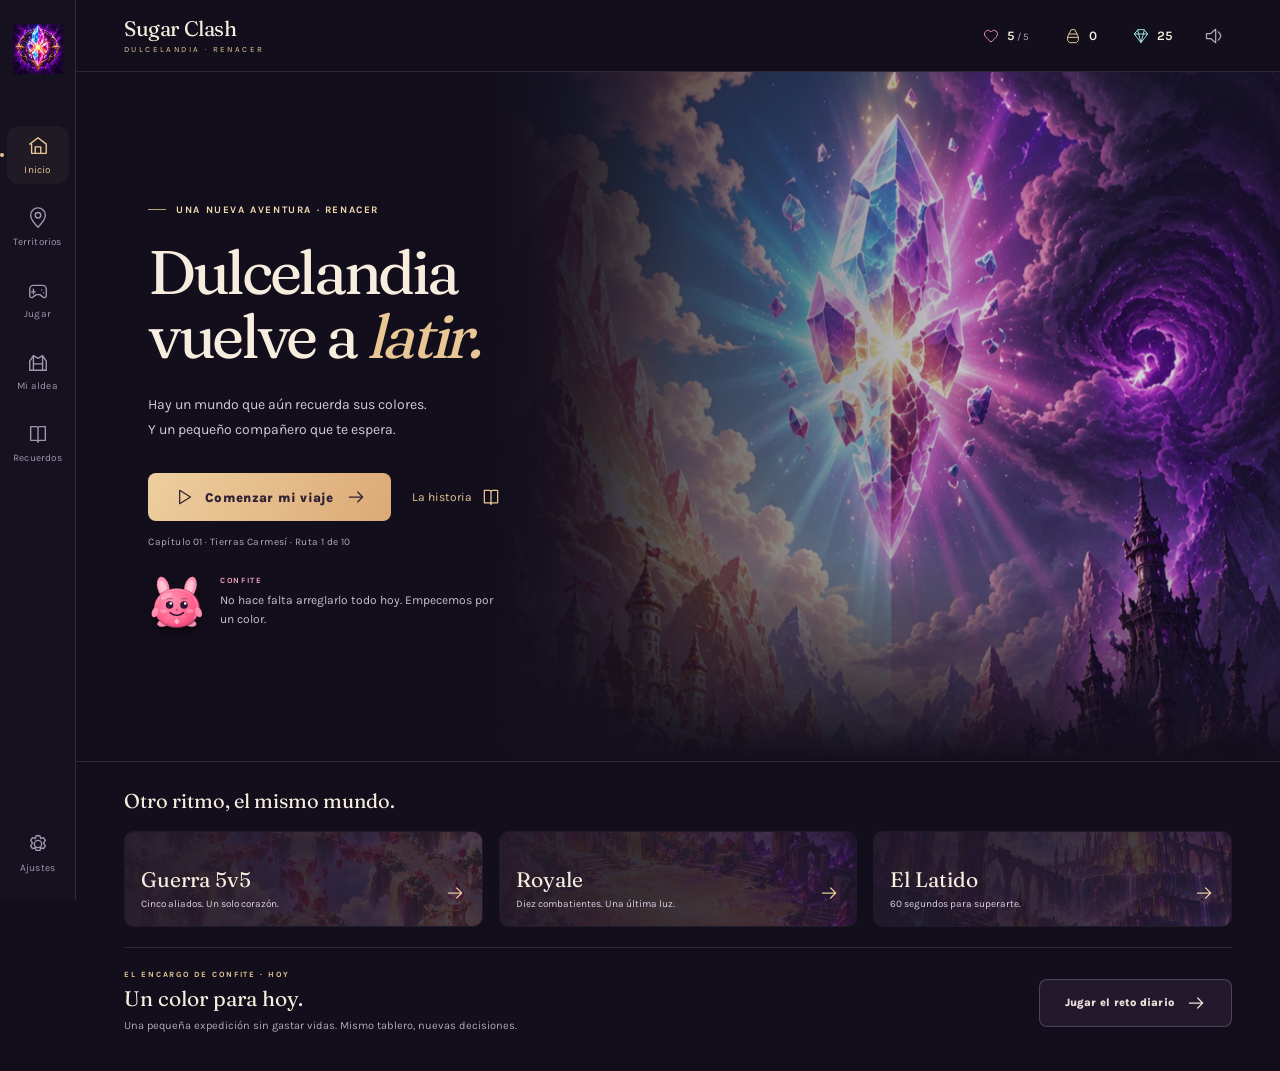
==== commit 0b47b431: "Auto-backup 2026-10-21 09:30" ====
--- a/index.html
+++ b/index.html
@@ -51,6 +51,213 @@
 
 .battle-landscape{position:absolute;height:100%;width:auto;aspect-ratio:4/1;left:50%;top:0;transform:translateX(-50%);background-image:url('worlds-cinematic-v1.webp');background-size:200% 400%;background-position:var(--px) var(--py)}
 @media(max-height:720px){.arena-companion{display:flex!important}.arena-companion .hero-companion{gap:7px}.arena-companion .confite-art{width:28px;height:28px}.arena-companion .companion-copy{font-size:8px;line-height:1.3}.arena-companion .companion-copy b{display:inline;font-size:6px;letter-spacing:1px;margin-right:4px}}
+/* Renacer · visual owner pass · 21 October 2026.
+   Append at the end of the existing <style>; no markup or runtime changes. */
+
+/* Local contrast belongs behind the words, leaving the Crystal unobscured. */
+.hero-copy .eyebrow{
+  width:fit-content;max-width:100%;padding:7px 10px;margin-left:-10px;
+  border-radius:4px;background:linear-gradient(90deg,#17101fe8,#21152dc4);
+  color:#f2d9b2;line-height:1.4;letter-spacing:.19em;
+  box-shadow:0 2px 12px #0905102e;text-shadow:0 1px 3px #09050f;
+}
+.hero-copy .eyebrow::before{width:18px;flex-shrink:0;background:#e8c795c9}
+.hero-copy h1{text-shadow:0 2px 24px #120b1d55}
+.hero-copy>p{color:#d5c8da}
+.chapter-note{color:#b9a8c1;line-height:1.6}
+.companion-copy{color:#cdbfd4}
+.companion-copy b{color:#f1a4be}
+
+/* One restrained material treatment across informative surfaces. */
+.territory-preview,.village-detail,.settings-panel{
+  border-color:#c5a9c434;
+  box-shadow:inset 0 1px 0 #f5dfed06,0 12px 28px #09050e16;
+}
+.territory-preview .world-panorama::after{
+  background:linear-gradient(transparent 42%,#1e152ce8 88%,#1e152c);
+}
+.progress-track{background:#c7adcd1f}
+.progress-track i{background:linear-gradient(90deg,#c88fa9,#ead0a7)}
+.progress-meta,.guardian-status{font-variant-numeric:tabular-nums}
+
+/* Locked is a state, not an excuse to make its name unreadable. */
+.route-stop.locked{opacity:1}
+.route-stop.locked .route-marker{background:#1b1526;border-color:#76607966}
+.route-stop.locked .sprite{opacity:.55;filter:grayscale(.85) brightness(.78)}
+.route-stop.locked .route-label strong{color:#b7a8c1}
+.route-stop.locked .route-label small{color:#9f90ab}
+.route-stop.locked>svg{color:#8d7a9b}
+.route-stop.current{border-color:#e8c7955c;background:linear-gradient(90deg,#e8c79512,transparent)}
+.route-stop.current .route-label strong{color:#f4dfc1}
+.territory-dot.locked{opacity:.75;color:#aa9bb7}
+
+/* Frame the existing painted characters without reinterpreting their art. */
+.mode-feature-art .sprite{filter:drop-shadow(0 7px 9px #0d061dd9)}
+.mode-link small{color:#ded0e3}
+.mode-link .mode-badge{text-shadow:0 1px 5px #10091c}
+.village-node>small{
+  font-size:9px;line-height:1.35;padding:4px 7px;max-width:130px;
+  background:#190f27e8;border-color:#d3b2c34d;text-shadow:0 1px 2px #090411;
+}
+.village-node.built .sprite{filter:drop-shadow(0 5px 8px #09040b) drop-shadow(0 0 3px #f4bf8738)}
+.modal{border-color:#c6a9bd66}
+.modal-body{color:#d6c8da}
+.modal-art>.sprite{filter:drop-shadow(0 9px 16px #0b051b99)}
+
+/* Make powers legible against both pale and dark candy materials. */
+.piece[data-power="row"]::after,.piece[data-power="col"]::after,
+.piece[data-power="bomb"]::after{filter:drop-shadow(0 1px 1px #251134)}
+.piece[data-power="prism"] .candy{filter:drop-shadow(0 0 4px #9ce2df66) drop-shadow(0 3px 2px #0006)}
+.board-tools>button{border-color:#c4a6c13d}
+.board-tools>button.ready{border-color:#e8c795b8;background:#e8c79519}
+
+@media(hover:hover) and (pointer:fine){
+  .btn:not(:disabled):hover{filter:brightness(1.06)}
+  .nav-item:not(.active):hover{color:#e1d4e6;background:#e8c79506}
+  .route-stop:not(.locked):hover{border-color:#e8c79551;background-color:#e8c79508}
+  .territory-dot:hover{border-color:#cdb291aa;color:#ecd5b2}
+}
+
+@media(max-width:760px){
+  .hero-copy .eyebrow{font-size:9px;padding:6px 9px;margin-left:-9px;letter-spacing:.17em}
+  .hero-copy>p{font-size:12px;line-height:1.7}
+  .chapter-note{font-size:10px}
+  .hero-quick button{min-height:40px;color:#e5d6e9;background:#1c122c9c;border-color:#ccb5c15c}
+  .hero-quick button svg{color:#ead0a7}
+  .route-label small{font-size:10px}
+  .territory-dot{min-width:30px;min-height:30px}
+  .home-footnote{color:#a596b0;line-height:1.7}
+}
+
+/* Keep the compact 320 × 640 composition that was already verified. */
+@media(max-width:370px){
+  .hero-copy>p{font-size:11px}
+  .hero-copy .eyebrow{font-size:8px;letter-spacing:.15em}
+  .chapter-note{font-size:9px}
+  .hero-quick button{min-height:37px}
+  .village-node>small{font-size:8px;padding:4px 6px}
+}
+
+/* Jose · 21 October: less competing decoration, one focal point per view. */
+.app{background:var(--bg)}
+.resource{border-color:transparent;background:transparent}
+.btn{box-shadow:none}
+.hero-art{filter:saturate(.72);opacity:.85;background-position:center 6%}
+.hero-copy .eyebrow{padding:0;margin-left:0;background:none;box-shadow:none;text-shadow:none;letter-spacing:.16em}
+.hero-copy h1{font-size:clamp(44px,4.8vw,68px);text-shadow:none}
+.hero-side-note,.home-footnote,.section-line>span,.mode-link .mode-badge{display:none}
+.home-hero{min-height:530px;height:calc(100dvh - 210px)}
+.hero-copy>p{max-width:330px}
+.hero-companion{margin-top:24px}
+.mode-link{min-height:96px;padding:16px;border-color:transparent;background:#201929}
+.mode-link::before{opacity:.2;transition:none}
+.mode-link:hover::before{scale:1}
+.mode-link::after{background:linear-gradient(90deg,#201929cc,transparent)}
+.mode-link b{font-size:21px}
+.home-daily{background:none;border-width:1px 0 0;border-radius:0;padding:22px 0 0}
+.territory-preview,.village-detail,.settings-panel{box-shadow:none;border-color:var(--line);background:#1c1625}
+.route-stop{min-height:70px}
+.route-stop.current{background:#e8c79509;border-color:#e8c79540}
+.route-stop.current .route-marker{box-shadow:none}
+.route-marker{border-color:#94779135;background:#1c1625}
+.route-stop.locked .route-marker{border-color:transparent;background:none}
+.route-stop.locked .route-label small{display:none}
+.route-stop.locked>svg{color:#8d7a9b}
+.mode-feature-art{background:none}
+.mode-feature-art .sprite{filter:none}
+.village-scene{isolation:isolate;background:#211e29;border-color:var(--line)}
+.village-scene::before{content:"";position:absolute;inset:0;z-index:-1;background:url('village-cinematic-v18.webp') center/cover;filter:grayscale(.8);opacity:.13;pointer-events:none}
+.village-scene svg.path{opacity:.32}
+.village-node.built .sprite,.village-node.next .sprite{filter:drop-shadow(0 3px 4px #09040b55)}
+.village-node.selected::before{box-shadow:none;border-color:#e8c79599}
+.village-node>small{background:#211e29e8;border-color:transparent;text-shadow:none}
+.village-detail .building-sprite{width:105px;height:105px;margin-bottom:16px}
+.ability{background:none;border-left-color:#e8c79555}
+.battle-backdrop{background:none;opacity:.2}
+.battle-landscape{filter:saturate(.5)}
+.battle-scene::after{background:linear-gradient(0deg,var(--bg),#120e1b30)}
+.guardian-art{filter:drop-shadow(0 5px 8px #0004)}
+.board-frame{background:#2b2235;border-color:#9f82a13d;box-shadow:none}
+.board{background:repeating-conic-gradient(#1c1628 0 25%,#211a2e 0 50%) 0 0/28.5714% 28.5714%}
+.board-tools>button{background:transparent;border-color:#c4a6c126}
+.arena-stage{border-color:#bfaf8a30;border-radius:12px;box-shadow:none}
+.arena-ability{background:#30283d;box-shadow:none;border-radius:10px}
+.arena-hint{background:#191422dc;text-shadow:none;border:0;border-radius:5px}
+@media(min-width:761px){
+  :root{--rail:76px}
+  .rail{padding-left:6px;padding-right:6px}
+  .nav-item{width:62px;min-height:58px}
+  .nav-item.active::after{margin-left:-71px}
+  .topbar{height:72px}
+  .territory-preview{min-height:360px}
+  .territory-preview .world-panorama{height:145px}
+}
+@media(max-width:760px){
+  .app{padding-bottom:calc(62px + env(safe-area-inset-bottom))}
+  .topbar{height:58px;padding:0 21px;background:var(--bg)}
+  .brand small{display:none}
+  .resource{padding:4px 6px}
+  .rail{height:calc(58px + env(safe-area-inset-bottom));background:#18121ff5}
+  .nav-item{height:50px;min-height:50px}
+  .home-hero{height:auto;min-height:0;max-height:none;padding:235px 25px 26px;align-items:flex-start}
+  .hero-art{inset:0 0 auto;height:285px;background-position:center 6%;mask-image:linear-gradient(#000 55%,transparent)}
+  .home-hero::before{background:linear-gradient(0deg,var(--bg) 40%,transparent 80%)}
+  .hero-copy .eyebrow{display:none}
+  .hero-copy h1{font-size:39px;max-width:340px;line-height:1.1;margin:0 0 14px;letter-spacing:-.04em}
+  .hero-copy>p{font-size:12px;line-height:1.65}
+  .hero-actions{margin-top:22px;gap:16px}
+  .hero-actions .btn{max-width:none}
+  .chapter-note{font-size:9px;color:var(--muted)}
+  .hero-quick{margin-top:19px}
+  .hero-quick button{min-height:42px;border-color:#ccb5c12e;background:transparent;font-size:11px}
+  .hero-copy .hero-companion{margin-top:22px}
+  .companion-copy b{display:none}
+  .companion-copy{font-size:11px;line-height:1.6}
+  .hero-companion .confite-art{width:40px;height:40px;filter:none}
+  .home-bottom{padding-top:12px}
+  .section-line h2{font-size:18px}
+  .mode-strip{grid-template-columns:1fr}
+  .mode-strip .mode-link:nth-child(-n+2){display:none}
+  .mode-link:last-child{grid-column:auto;min-height:76px}
+  .territory-info>p{display:-webkit-box;-webkit-line-clamp:2;-webkit-box-orient:vertical;overflow:hidden}
+  .page-head h1{font-size:28px}
+  .page-head p{font-size:11px}
+  .territory-info h2{font-size:25px}
+  .territory-preview .world-panorama{height:105px}
+  .territory-preview .hero-companion{margin-top:18px}
+  .territory-picker{flex-wrap:nowrap;overflow-x:auto}
+  .territory-dot{flex-shrink:0}
+  .route{gap:3px}
+  .route-stop{min-height:65px;gap:14px}
+  .route::before{left:25px}
+  .route-marker{width:49px;height:49px}
+  .route-marker .sprite{width:44px;height:44px;inset:1px}
+  .route-label small{font-size:9px}
+  .village-detail .building-sprite{width:76px;height:76px;margin:0}
+  .battle-scene{height:112px;grid-template-columns:98px 1fr;grid-template-rows:1fr 34px}
+  .battle-scene>.eyebrow{display:none}
+  .battle-scene h1{font-size:21px}
+  .guardian-art{width:98px;height:98px;grid-row:1 / span 2}
+  .battle-backdrop{opacity:.15}
+  .board-tip{color:var(--muted);text-shadow:none}
+}
+@media(max-width:370px){
+  .home-hero{padding:170px 21px 22px}
+  .hero-art{height:210px}
+  .hero-copy h1{font-size:33px;margin-bottom:10px}
+  .hero-copy>p{font-size:11px}
+  .hero-actions{margin-top:17px;gap:14px}
+  .hero-quick{margin-top:16px}
+  .hero-copy .hero-companion{margin-top:16px}
+  .village-detail .building-sprite{width:68px;height:68px}
+}
+@media(max-width:760px) and (max-height:740px){
+  .home-hero{height:auto;min-height:0;padding-top:150px}
+  .hero-art{height:195px}
+  .battle-scene{height:98px;grid-template-columns:88px 1fr;grid-template-rows:1fr 30px}
+  .guardian-art{width:88px;height:88px}
+  .battle-scene h1{font-size:19px}
+}
 </style>
 </head>
 <body>
@@ -234,7 +441,7 @@
  closeModal();state.screen=name;document.querySelectorAll('.screen').forEach(el=>el.classList.toggle('active',el.id==='screen-'+name));document.body.classList.toggle('in-game',name==='game'||name==='arena');renderNav();syncLives();updateResources();window.scrollTo({top:0,behavior:'instant'});
 }
 function navigate(name){if(state.game&&!state.game.done&&state.screen==='game'){pauseBoard(true,name);return;}showScreen(name);const render={home:renderHome,world:renderWorld,modes:renderModes,village:renderVillage,memories:renderMemories,settings:renderSettings};render[name]?.();}
-function renderHome(){const next=campaignNext(),t=TERRITORIES[next.t-1];$('screen-home').innerHTML=`<div class="home-hero"><div class="hero-art" role="img" aria-label="El Gran Cristal entre la luz cálida de Dulcelandia y la niebla violeta"></div><div class="hero-copy"><div class="eyebrow">Una nueva aventura · Renacer</div><h1>Dulcelandia<br>vuelve a <em>latir.</em></h1><p>Hay un mundo que aún recuerda sus colores.<br>Y un pequeño compañero que te espera.</p><div class="hero-actions"><button class="btn" onclick="continueCampaign()">${icon('play')}${next.complete?'Volver al Cristal':totalReleased()?'Continuar mi viaje':'Comenzar mi viaje'}${icon('arrow')}</button><button class="text-btn" onclick="showPrologue()">La historia ${icon('memories')}</button></div><div class="chapter-note">${next.complete?'80 guardianes liberados':`Capítulo ${String(next.t).padStart(2,'0')} · ${t.short} · Ruta ${next.n} de 10`}</div><div class="hero-quick"><button onclick="launchMode('war')">Guerra 5v5 ${icon('arrow')}</button><button onclick="launchMode('royale')">Royale ${icon('arrow')}</button></div>${companion(totalReleased()?'Todavía queda mucho color por encontrar. ¿Vamos?':'No hace falta arreglarlo todo hoy. Empecemos por un color.')}</div><div class="hero-side-note">EL GRAN CRISTAL<br><b>Hasta lo roto puede volver a brillar.</b></div></div><div class="home-bottom"><div class="section-line"><h2>Otro ritmo, el mismo mundo.</h2><span>ENTRA Y JUEGA</span></div><div class="mode-strip">${modeLink('war','Guerra 5v5','Cinco aliados. Un solo corazón.','arena-war-v18.webp','Estrategia en tiempo real')}${modeLink('royale','Royale','Diez rivales. Una última luz.','arena-royale-v18.webp','Sobrevive a la niebla')}${modeLink('survival','El Latido','60 segundos para superarte.','hex-realm-v18.webp','Match-3 contrarreloj')}</div>${dailyHomeCard()}<div class="home-footnote">UN MUNDO PARA RECUPERAR. A TU RITMO. SIN ANUNCIOS FORZADOS.</div></div>`;}
+function renderHome(){const next=campaignNext(),t=TERRITORIES[next.t-1];$('screen-home').innerHTML=`<div class="home-hero"><div class="hero-art" role="img" aria-label="El Gran Cristal entre la luz cálida de Dulcelandia y la niebla violeta"></div><div class="hero-copy"><div class="eyebrow">Una nueva aventura · Renacer</div><h1>Dulcelandia<br>vuelve a <em>latir.</em></h1><p>Hay un mundo que aún recuerda sus colores.<br>Y un pequeño compañero que te espera.</p><div class="hero-actions"><button class="btn" onclick="continueCampaign()">${icon('play')}${next.complete?'Volver al Cristal':totalReleased()?'Continuar mi viaje':'Comenzar mi viaje'}${icon('arrow')}</button><button class="text-btn" onclick="showPrologue()">La historia ${icon('memories')}</button></div><div class="chapter-note">${next.complete?'80 guardianes liberados':`Capítulo ${String(next.t).padStart(2,'0')} · ${t.short} · Ruta ${next.n} de 10`}</div><div class="hero-quick"><button onclick="launchMode('war')">Guerra 5v5 ${icon('arrow')}</button><button onclick="launchMode('royale')">Royale ${icon('arrow')}</button></div>${companion(totalReleased()?'Todavía queda mucho color por encontrar. ¿Vamos?':'No hace falta arreglarlo todo hoy. Empecemos por un color.')}</div><div class="hero-side-note">EL GRAN CRISTAL<br><b>Hasta lo roto puede volver a brillar.</b></div></div><div class="home-bottom"><div class="section-line"><h2>Otro ritmo, el mismo mundo.</h2><span>ENTRA Y JUEGA</span></div><div class="mode-strip">${modeLink('war','Guerra 5v5','Cinco aliados. Un solo corazón.','arena-war-v18.webp','Estrategia en tiempo real')}${modeLink('royale','Royale','Diez combatientes. Una última luz.','arena-royale-v18.webp','Sobrevive a la niebla')}${modeLink('survival','El Latido','60 segundos para superarte.','hex-realm-v18.webp','Match-3 contrarreloj')}</div>${dailyHomeCard()}<div class="home-footnote">UN MUNDO PARA RECUPERAR. A TU RITMO. SIN ANUNCIOS FORZADOS.</div></div>`;}
 function modeLink(id,name,desc,art,kicker){return `<button class="mode-link" style="--mode-art:url('${art}')" onclick="launchMode('${id}')"><span class="mode-badge">${kicker}</span><b>${name}</b><small>${desc}</small><span class="mode-arrow">${icon('arrow')}</span></button>`;}
 function renderWorld(tid=state.territory){state.territory=tid;const t=TERRITORIES[tid-1],done=completed(tid),arc=CAMPAIGN_ARCS[tid],next=campaignNext();$('screen-world').innerHTML=`<div class="page-content"><div class="page-head"><div><div class="eyebrow">Atlas de Dulcelandia</div><h1>Un color a la vez.</h1><p>${totalReleased()} de 80 guardianes liberados. Cada sendero guarda algo que merece volver.</p></div><button class="text-btn" onclick="continueCampaign()">Continuar ${icon('arrow')}</button></div><div class="world-layout"><div class="territory-preview"><div class="world-panorama" style="${panoramaStyle(tid)};--sat:${.2+done*.08}" role="img" aria-label="Paisaje de ${t.name}"></div><div class="territory-info"><div class="eyebrow">Capítulo ${String(tid).padStart(2,'0')}</div><h2>${t.name}</h2><p>${arc.purpose}</p><div class="progress-track"><i style="width:${done*10}%"></i></div><div class="progress-meta"><span>${done*10}% restaurado</span><span>${done}/10 guardianes</span></div>${companion(done===10?arc.resolution:arc.steps[done<3?0:done<7?1:2],done===10?'celebrate':'happy')}<div class="territory-picker" aria-label="Elegir territorio">${TERRITORIES.map(x=>`<button class="territory-dot ${tid===x.id?'selected':''} ${territoryOpen(x.id)?'':'locked'}" onclick="renderWorld(${x.id})" aria-label="${x.name}${territoryOpen(x.id)?'':', se abre al completar el territorio anterior'}" aria-pressed="${tid===x.id}">${x.id}</button>`).join('')}</div></div></div><div class="route">${Array.from({length:10},(_,i)=>{const n=i+1,open=levelOpen(tid,n),star=starsAt(tid,n);return `<button class="route-stop ${!open?'locked':next.t===tid&&next.n===n?'current':''}" onclick="requestLevel(${tid},${n})" aria-label="Ruta ${n}, ${LEVEL_NAMES_ALL[tid][n]}, ${star?star+' estrellas':open?'disponible':'bloqueada'}"><span class="route-marker">${sprite(`monsters-t${tid}-v18.webp`,i)}<span>${n===10?'X':String(n).padStart(2,'0')}</span></span><span class="route-label"><strong>${LEVEL_NAMES_ALL[tid][n]}</strong><small>${star?`<span class="stars">${'✦'.repeat(star)}${'·'.repeat(3-star)}</span> Liberado`:n===10?'Guardián del territorio':n===5?'Niebla intensa · Desafío':open?'Sendero por restaurar':`Completa la ruta ${n-1}`}</small></span>${icon(!open?'lock':star?'check':'arrow')}</button>`;}).join('')}</div></div></div>`;}
 const MODES=[{id:'daily',name:'Un color para hoy',tag:'El encargo de Confite · Diario',desc:'El mismo tablero para todos hoy. Sin gastar vidas, sin perder rachas. Restaura su luz y llévate una recompensa al completarlo por primera vez.',art:'worlds-cinematic-v1.webp',sheet:'candies-v18.webp',cell:6,record:()=>save.dailyChallenge.key===dayKey()&&save.dailyChallenge.won?'Encargo de hoy completado':'40 de miel y 5 gemas · Una vez al día'},{id:'war',name:'Guerra 5v5',tag:'Acción y estrategia',desc:'Acompaña a cuatro aliados y destruye el cristal rival. Muévete, esquiva las marcas de ataque y libera tu Pulso.',art:'arena-war-v18.webp',sheet:'combatants-v18.webp',cell:0,record:()=>`${save.records.warWins} victorias · Contra la IA`},{id:'royale',name:'Royale',tag:'La última luz',desc:'Diez combatientes y una niebla que se cierra. Encuentra tu lugar, evita los golpes y sobrevive hasta el final.',art:'arena-royale-v18.webp',sheet:'monsters-t5-v18.webp',cell:7,record:()=>save.records.royaleBest<10?`Mejor puesto: ${save.records.royaleBest} · Contra la IA`:'10 combatientes · Contra la IA'},{id:'survival',name:'El Latido',tag:'Match-3 · 60 segundos',desc:'Haz combinaciones sin detenerte. Cada cascada cuenta. Un minuto para escuchar hasta dónde llega tu propio ritmo.',art:'hex-realm-v18.webp',sheet:'candies-v18.webp',cell:6,record:()=>`Récord: ${save.records.survival.toLocaleString('es')} puntos · Sin vidas`},{id:'zen',name:'Jardín en calma',tag:'Match-3 · Sin límites',desc:'Practica combinaciones y descubre poderes. Sin reloj ni movimientos contados: solo tú, Confite y el próximo color.',art:'worlds-cinematic-v1.webp',sheet:'candies-v18.webp',cell:4,record:()=>`Mejor sesión: ${save.records.zen.toLocaleString('es')} puntos · Sin vidas`}];
@@ -297,7 +504,7 @@
 function candyStyle(color){return `--sx:${color%4/3*100}%;--sy:${Math.floor(color/4)*100}%`;}
 const COLOR_PLURALS=['caramelos rosas','ositos verdes','diamantes azules','piruletas doradas','espirales violetas','corazones coral','cristales'];
 const COLOR_NAMES=['caramelo rosa','osito verde','diamante azul','piruleta dorada','espiral violeta','corazón coral','cristal'];
-function renderPieces(fresh=[]){const g=state.game,el=$('board');if(!g||!el)return;const live=new Set(g.board.filter(Boolean).map(p=>String(p.id)));el.querySelectorAll('.piece').forEach(node=>{if(!live.has(node.dataset.id))node.remove();});el.querySelectorAll('.ice').forEach(n=>n.remove());g.ice.forEach((hp,i)=>{if(hp){const x=document.createElement('span');x.className='ice';x.dataset.hp=hp;x.style.cssText=`--c:${i%g.size};--r:${Math.floor(i/g.size)}`;el.appendChild(x);}});g.board.forEach((p,i)=>{if(!p)return;let node=el.querySelector(`[data-id="${p.id}"]`);if(!node){node=document.createElement('button');node.className='piece';node.dataset.id=p.id;node.innerHTML='<span class="candy"></span>';node.setAttribute('role','gridcell');el.appendChild(node);}node.dataset.index=i;node.dataset.power=p.power||'';node.style.cssText=`--c:${i%g.size};--r:${Math.floor(i/g.size)};${candyStyle(p.color)}`;node.classList.toggle('selected',g.selection===i);node.classList.remove('clearing','hint');node.classList.toggle('fresh',fresh.includes(p.id));node.setAttribute('aria-label',`${COLOR_NAMES[p.color]}, fila ${Math.floor(i/g.size)+1}, columna ${i%g.size+1}${p.power?', poder '+p.power:''}${g.ice[i]?', con hielo':''}`);node.setAttribute('aria-selected',String(g.selection===i));node.tabIndex=i===0?0:-1;});}
+function renderPieces(fresh=[]){const g=state.game,el=$('board');if(!g||!el)return;const focused=el.contains(document.activeElement)?document.activeElement.closest?.('.piece'):null;const focusIndex=focused?Number(focused.dataset.index):null;const live=new Set(g.board.filter(Boolean).map(p=>String(p.id)));el.querySelectorAll('.piece').forEach(node=>{if(!live.has(node.dataset.id))node.remove();});el.querySelectorAll('.ice').forEach(n=>n.remove());g.ice.forEach((hp,i)=>{if(hp){const x=document.createElement('span');x.className='ice';x.dataset.hp=hp;x.style.cssText=`--c:${i%g.size};--r:${Math.floor(i/g.size)}`;el.appendChild(x);}});g.board.forEach((p,i)=>{if(!p)return;let node=el.querySelector(`[data-id="${p.id}"]`);if(!node){node=document.createElement('button');node.className='piece';node.dataset.id=p.id;node.innerHTML='<span class="candy"></span>';node.setAttribute('role','gridcell');el.appendChild(node);}node.dataset.index=i;node.dataset.power=p.power||'';node.style.cssText=`--c:${i%g.size};--r:${Math.floor(i/g.size)};${candyStyle(p.color)}`;node.classList.toggle('selected',g.selection===i);node.classList.remove('clearing','hint');node.classList.toggle('fresh',fresh.includes(p.id));node.setAttribute('aria-label',`${COLOR_NAMES[p.color]}, fila ${Math.floor(i/g.size)+1}, columna ${i%g.size+1}${p.power?', poder '+p.power:''}${g.ice[i]?', con hielo':''}`);node.setAttribute('aria-selected',String(g.selection===i));node.tabIndex=i===(focusIndex??0)?0:-1;});if(focusIndex!==null)el.querySelector(`[data-index="${focusIndex}"]`)?.focus({preventScroll:true});}
 function updateGameHUD(){const g=state.game;if(!g||!$('moves-value'))return;const timed=g.mode==='survival',zen=g.mode==='zen';$('moves-value').textContent=timed?Math.ceil(g.seconds):zen?'∞':g.moves;$('moves-value').classList.toggle('timer-low',timed?g.seconds<10:g.moves<5);$('moves-label').innerHTML=timed?'segundos<br>de latido':zen?'sin<br>prisa':'movimientos<br>restantes';$('score-value').textContent=g.score.toLocaleString('es');const ratio=Number.isFinite(g.goal)?Math.min(1,g.progress/g.goal):Math.min(1,g.score/Math.max(1000,save.records[g.mode]||1000));$('guardian-progress').style.width=ratio*100+'%';$('guardian-percent').textContent=Number.isFinite(g.goal)?`${Math.round(ratio*100)}%`:`${Math.max(save.records[g.mode]||0,g.score).toLocaleString('es')} pts`;if($('battle-backdrop'))$('battle-backdrop').style.setProperty('--grey',1-ratio);$('mini-objective').innerHTML=Number.isFinite(g.goal)?(g.type==='collect'?`<span class="cell-key" style="justify-content:center"><i style="${candyStyle(g.targetColor)}"></i> Reúne ${Math.min(g.progress,g.goal)} / ${g.goal} ${COLOR_PLURALS[g.targetColor]}</span>`:g.type==='ice'?`Rompe el hielo · ${g.progress} / ${g.goal} casillas`:`Disipa la niebla · ${Math.min(g.progress,g.goal).toLocaleString('es')} / ${g.goal.toLocaleString('es')} de luz`):zen?'Practica poderes y combinaciones a tu ritmo.':'Una buena cascada cambia todo.';const need=pulseNeed();$('pulse-button').classList.toggle('ready',g.pulse>=need);$('pulse-button').classList.toggle('armed',g.pulseArmed);$('pulse-button').querySelector('.pulse-label').textContent=g.pulseArmed?'Pulso activo':g.pulse>=need?'Pulso listo':`Pulso ${g.pulse}/${need}`;$('hammer-button').classList.toggle('armed',g.hammer);$('hammer-button').querySelector('span').textContent=g.hammer?'Elige pieza':`Martillo ${save.boosters.hammer}`;}
 function bindBoard(){const el=$('board');let down=null;el.addEventListener('pointerdown',e=>{if(e.button!==0)return;const node=e.target.closest('.piece');if(!node)return;down={index:Number(node.dataset.index),x:e.clientX,y:e.clientY,id:e.pointerId};el.setPointerCapture(e.pointerId);e.preventDefault();});el.addEventListener('pointerup',e=>{if(!down)return;const g=state.game;if(!g){down=null;return;}const d=down;down=null;const dx=e.clientX-d.x,dy=e.clientY-d.y;if(Math.hypot(dx,dy)>18){const dc=Math.abs(dx)>Math.abs(dy)?Math.sign(dx):0,dr=dc?0:Math.sign(dy),r=Math.floor(d.index/g.size),c=d.index%g.size;if(r+dr>=0&&r+dr<g.size&&c+dc>=0&&c+dc<g.size)attemptSwap(d.index,(r+dr)*g.size+c+dc);}else chooseCell(d.index);});el.addEventListener('pointercancel',()=>down=null);el.addEventListener('click',e=>{if(e.detail===0){const node=e.target.closest('.piece');if(node)chooseCell(Number(node.dataset.index));}});el.addEventListener('keydown',e=>{const node=e.target.closest('.piece');if(!node)return;const g=state.game,i=Number(node.dataset.index),r=Math.floor(i/g.size),c=i%g.size;let j=null;if(e.key==='ArrowLeft'&&c>0)j=i-1;if(e.key==='ArrowRight'&&c<g.size-1)j=i+1;if(e.key==='ArrowUp'&&r>0)j=i-g.size;if(e.key==='ArrowDown'&&r<g.size-1)j=i+g.size;if(j!==null){e.preventDefault();el.querySelector(`[data-index="${j}"]`)?.focus();}});}
 function isActive(g){return state.game===g&&g.run===state.run&&state.screen==='game'&&!g.done;}
@@ -385,7 +592,7 @@
   state.onPointerDown=e=>{if(state.paused||state.finished)return;e.preventDefault();canvas.focus({preventScroll:true});state.pointer=e.pointerId;canvas.setPointerCapture(e.pointerId);arenaSetTarget(e);};
   state.onPointerMove=e=>{if(state.pointer===e.pointerId&&!state.paused)arenaSetTarget(e);};
   state.onPointerUp=e=>{if(state.pointer===e.pointerId)state.pointer=null;};
-  state.onKeyDown=e=>{if(arenaState!==state||state.finished||$('modal-root')?.firstElementChild)return;const k=e.key.toLowerCase();if(['arrowup','arrowdown','arrowleft','arrowright',' ','shift','w','a','s','d','p','escape'].includes(k))e.preventDefault();if(e.repeat)return;if(k==='p'||k==='escape'){pauseArena();return;}if(k===' '){arenaPulse();return;}if(k==='shift'){arenaDash();return;}state.keys.add(k);};
+  state.onKeyDown=e=>{if(arenaState!==state||state.finished||$('modal-root')?.firstElementChild)return;const k=e.key.toLowerCase();if(k===' '&&e.target?.closest?.('button,a,input,textarea,select'))return;if(['arrowup','arrowdown','arrowleft','arrowright',' ','shift','w','a','s','d','p','escape'].includes(k))e.preventDefault();if(e.repeat)return;if(k==='p'||k==='escape'){pauseArena();return;}if(k===' '){arenaPulse();return;}if(k==='shift'){arenaDash();return;}state.keys.add(k);};
   state.onKeyUp=e=>state.keys.delete(e.key.toLowerCase());
   state.onBlur=()=>{state.keys.clear();state.pointer=null;if(!state.finished&&!state.paused)pauseArena(true);};
   state.onVisibility=()=>{if(document.hidden)state.onBlur();};
@@ -549,7 +756,7 @@
 function arenaDrawBackground(s){
   const c=s.ctx,img=arenaImage(s.mode==='war'?'arena-war-v18.webp':'arena-royale-v18.webp');
   c.fillStyle='#211a2b';c.fillRect(0,0,390,570);
-  if(img.complete&&img.naturalWidth){const scale=Math.max(390/img.naturalWidth,570/img.naturalHeight),w=img.naturalWidth*scale,h=img.naturalHeight*scale;c.drawImage(img,(390-w)/2,(570-h)/2,w,h);}
+  if(img.complete&&img.naturalWidth){const scale=Math.max(390/img.naturalWidth,570/img.naturalHeight),w=img.naturalWidth*scale,h=img.naturalHeight*scale;c.save();c.globalAlpha=.32;c.drawImage(img,(390-w)/2,(570-h)/2,w,h);c.restore();}
   const shade=c.createLinearGradient(0,0,0,570);shade.addColorStop(0,'#100d2385');shade.addColorStop(.4,'#14121d32');shade.addColorStop(1,'#110b1b99');c.fillStyle=shade;c.fillRect(0,0,390,570);
   c.strokeStyle='#dfc39616';c.lineWidth=1;
   if(s.mode==='war'){c.beginPath();c.moveTo(77,478);c.bezierCurveTo(100,340,305,270,303,105);c.moveTo(313,478);c.bezierCurveTo(291,340,82,270,87,105);c.stroke();}
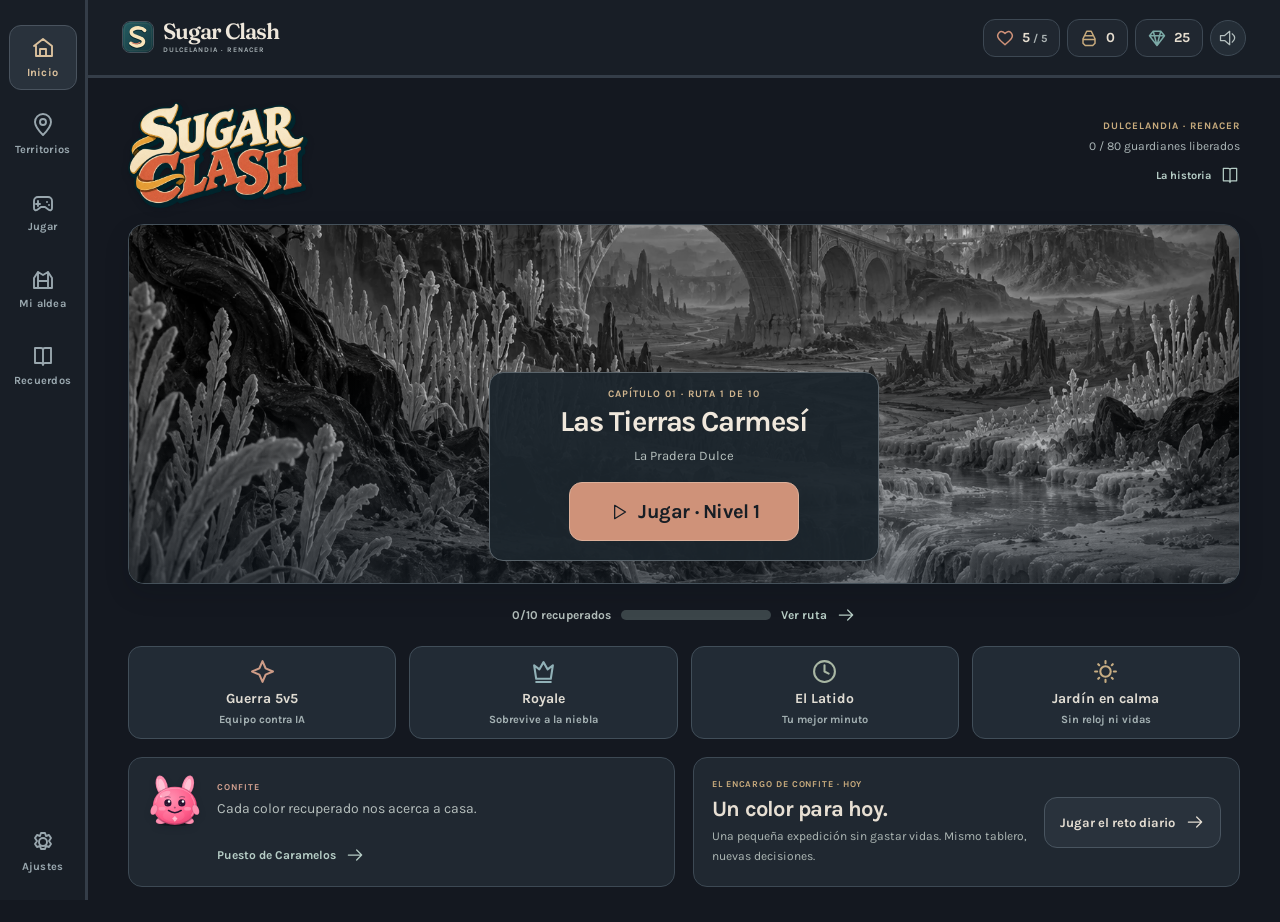
==== commit 36aba63f: "Finish Renacer dark restoration identity and verified local delivery" ====
--- a/index.html
+++ b/index.html
@@ -3,14 +3,14 @@
 <head>
 <meta charset="utf-8">
 <meta name="viewport" content="width=device-width,initial-scale=1,viewport-fit=cover">
-<meta name="theme-color" content="#120e1b">
+<meta name="theme-color" content="#141820">
 <meta name="description" content="Devuelve el color a Dulcelandia. Una nueva aventura de estrategia, guardianes y recuerdos con Confite.">
 <title>Sugar Clash · Renacer</title>
 <link rel="manifest" href="manifest.json">
-<link rel="preload" as="image" href="title-world-v3-hd.jpg">
-<link rel="preload" as="image" href="candies-v18.webp">
-<link rel="icon" href="icon-crystal-192.png">
-<link rel="apple-touch-icon" href="icon-crystal-ios-180.png">
+<link rel="preload" as="image" href="assets/renacer-restoration-v3.webp">
+<link rel="preload" as="image" href="assets/candies-toon-v2.webp">
+<link rel="icon" href="assets/icon-sugar-v2.svg" type="image/svg+xml">
+<link rel="apple-touch-icon" href="assets/icon-sugar-v2-180.png">
 <meta name="apple-mobile-web-app-capable" content="yes">
 <style>
 /* Bundled OFL fonts. Full licenses: docs/FONT_LICENSE_*.txt. No remote requests. */
@@ -258,13 +258,830 @@
   .guardian-art{width:88px;height:88px}
   .battle-scene h1{font-size:19px}
 }
+/* SUGAR CLASH · WARM CASUAL REBOOT · Jose's direction, 21 October 2026.
+   Append LAST in the inline <style>. This deliberately replaces the former
+   purple/mineral/editorial presentation. No runtime, save or navigation changes. */
+:root{
+  color-scheme:light;--bg:#f5f1e7;--surface:#fffcf6;--ink:#254657;
+  --muted:#506f78;--gold:#a56826;--line:#dcc9a1;--pink:#db625d;--cyan:#267b91;
+  --play-green:#3f8068;--play-green-dark:#295c49;--play-coral:#c97966;
+  --play-blue:#5b8f9c;--play-butter:#d8b474;--play-paper:#fffcf6;
+  --rail:88px;font-family:Karla,system-ui,sans-serif;
+  color:var(--ink);background:var(--bg);
+}
+body{background:var(--bg);color:var(--ink)}
+h1,h2,h3,.serif{font-family:Karla,system-ui,sans-serif;font-weight:700;letter-spacing:-.035em}
+button,input,textarea{font-family:Karla,system-ui,sans-serif}
+button:focus-visible,a:focus-visible{outline:3px solid #18788d;outline-offset:4px}
+button:disabled{opacity:.58}
+.app{background:linear-gradient(#f8f5ee,#f2ede2);min-height:100dvh}
+.screen.active{animation:arrive .2s ease-out}
+.eyebrow{color:#ad553a;font-size:10px;letter-spacing:.11em;font-weight:700;line-height:1.45}
+.muted{color:var(--muted)}
+
+/* A compact game toolbar, with tactile resources and a clear tab bar. */
+.topbar{height:78px;padding:0 34px;background:#fffcf6;border-bottom:3px solid #eddfbc;gap:16px}
+.brand{color:#254657;font-size:26px;font-weight:700;letter-spacing:-1px;line-height:1}
+.brand img,.brand-logo{display:block;width:168px;height:58px;object-fit:contain}
+.brand small{color:#a45a3a;font:700 8px/1.4 Karla,system-ui,sans-serif;letter-spacing:.14em}
+.resources{gap:8px}
+.resource{min-height:38px;padding:7px 12px;border:2px solid #e0d5b9;border-radius:18px;background:#fffef8;color:#345965;font-size:14px;font-weight:700;box-shadow:none}
+.resource svg{width:18px;height:18px;color:#b04f5b;stroke-width:2}
+.resource.honey svg{color:#906612}.resource.gems svg{color:#1f7597}
+.resource small{color:#5e7272;font-size:11px;font-weight:700}
+.utility{color:#58727e;background:#eef4eb;border:1px solid #d9e4d5}
+.rail{width:var(--rail);background:#fffcf6;border-right:3px solid #eddfbc;padding:25px 8px 16px;gap:12px}
+.rail-logo{display:none}
+.nav-item{position:relative;width:68px;min-height:65px;border-radius:17px;color:#57727c;font-weight:700;font-size:11px;gap:6px;background:transparent;border:2px solid transparent}
+.nav-item svg{width:24px;height:24px;stroke-width:1.9}
+.nav-item.active{color:#416c2e;background:#e3ece2;border-color:#cedcc9;box-shadow:none}
+.nav-item.active::after{display:none}
+.rail-bottom{margin-top:auto}
+
+/* Clear controls: forest green means play, coral/blue remain supporting accents. */
+.btn{min-height:51px;border:2px solid #3a715d;border-radius:16px;background:linear-gradient(#4c8b72,#3d7d64);color:#fff;font-size:15px;font-weight:700;letter-spacing:0;gap:10px;padding:12px 23px;box-shadow:none;text-shadow:0 1px 1px #244c3d33}
+.btn.secondary{background:linear-gradient(#fffef9,#fff3d6);border-color:#dac6a0;color:#426270;box-shadow:none; text-shadow:none}
+.btn.subtle{background:#f1f0e4;color:#5f726b;border-color:#d8d9c5;box-shadow:none;text-shadow:none}
+.btn:not(:disabled):active{translate:0 1px;box-shadow:none}
+.text-btn{color:#3d7485;font-size:13px;font-weight:700;min-height:42px}
+.tag{border:2px solid #dfd3b2;background:#fffdf2;color:#527476;font-weight:700;letter-spacing:.05em}
+.tag .dot{background:#3f8068}
+.page-head{padding:30px 0 25px;gap:22px}
+.page-head h1{font-size:40px;line-height:1.08;margin-top:7px;color:#294e5c}
+.page-head p{font-size:14px;line-height:1.6;color:#577276;margin-top:11px}
+.page-content{padding-top:0;max-width:1220px}
+.section-line h2{font-size:25px;color:#2d5762;font-weight:700}
+.section-line>span{color:#597370}
+
+/* Native home dashboard. Root owns the corresponding HTML and real progress. */
+.play-home{max-width:1180px;margin:auto;padding:22px 34px 35px}
+.play-home-head{display:flex;align-items:center;justify-content:space-between;gap:18px;margin-bottom:14px}
+.home-wordmark{display:block;width:260px;max-width:70%;height:auto;object-fit:contain;margin:0 auto 10px}
+.play-home-head .home-wordmark{margin:0;width:230px}
+.home-wordmark img{display:block;width:100%;height:auto}
+.play-home-title{font-size:27px;font-weight:700;line-height:1.1;color:#315968}
+.play-world{position:relative;isolation:isolate;min-height:400px;display:flex;flex-direction:column;align-items:center;justify-content:flex-end;padding:22px;border:5px solid #fffcf6;border-radius:18px;background:url('assets/renacer-meadow-v2.webp') center/cover;box-shadow:none;overflow:hidden}
+.play-world::before{content:"";position:absolute;z-index:-1;inset:0;background:linear-gradient(transparent 55%,#3f77382e);pointer-events:none}
+.play-world-art{position:absolute;inset:0;z-index:-2;width:100%;height:100%;object-fit:cover}
+.play-world-copy{color:#284f59;text-align:center;max-width:460px;padding:14px 20px;border:2px solid #fffdf2cc;border-radius:18px;background:#fffdf0eb;box-shadow:none}
+.play-world-copy .eyebrow{color:#a05d39;font-size:10px}
+.play-world-copy h1,.play-world h1{font-size:31px;line-height:1.1;margin:5px 0 8px;text-shadow:none}
+.play-world-copy p{font-size:13px;line-height:1.5;color:#56746f}
+.play-level{min-height:59px;min-width:230px;font-size:21px;border-radius:18px;padding:14px 28px;display:flex;justify-content:center;align-items:center;gap:10px;margin:16px auto 5px}
+.play-level small{font-size:12px;font-weight:700}
+.play-progress{display:flex;align-items:center;justify-content:center;gap:10px;font-size:12px;font-weight:700;color:#577260;margin:15px auto;line-height:1.5;text-align:center}
+.play-progress .progress-track{width:150px;height:10px;flex:none}
+.play-companion{display:flex;align-items:center;gap:12px;padding:15px 18px;border:2px solid #e3d5b5;border-radius:18px;background:#fffcf6;margin:18px 0;box-shadow:none}
+.play-companion .hero-companion{max-width:none;margin:0}
+.play-companion .confite-art{width:58px;height:54px}
+.play-companion .companion-copy{font-size:14px;line-height:1.5}
+.play-modes{display:grid;grid-template-columns:repeat(4,minmax(0,1fr));gap:13px;margin-top:20px}
+.play-modes button{min-height:83px;background:#fffdf4;border:2px solid #dfcfae;border-radius:18px;box-shadow:none;padding:12px;color:#365d6b;display:flex;align-items:center;justify-content:center;flex-direction:column;gap:6px;font-size:14px;font-weight:700}
+.play-modes button svg{width:25px;height:25px;color:#9a5e4c;stroke-width:2}
+.play-modes button:nth-child(2) svg{color:#37748f}.play-modes button:nth-child(3) svg{color:#5a7633}.play-modes button:nth-child(4) svg{color:#906519}
+.play-modes button small{font-size:11px;color:#607265;font-weight:700}
+
+/* Transitional aliases until the new home HTML is assembled. */
+.home-hero{background:#f5f1e7;min-height:510px;height:auto;max-height:none;padding:42px 5%;border:0;align-items:center;gap:25px}
+.hero-art{inset:20px 25px 20px 43%;height:auto;background-image:url('assets/renacer-meadow-v2.webp');background-position:center;background-size:cover;filter:none;opacity:1;mask-image:none;border:5px solid #fffcf6;border-radius:18px;box-shadow:none}
+.home-hero::before{background:none}
+.hero-copy{max-width:420px}
+.hero-copy .eyebrow{display:block;background:none;color:#a25b3c;padding:0;margin:0;letter-spacing:.1em;box-shadow:none;text-shadow:none;font-size:10px}
+.hero-copy .eyebrow::before{display:none}
+.hero-copy h1{font-family:Karla,system-ui,sans-serif;font-weight:700;font-size:52px;line-height:1.03;letter-spacing:-.05em;color:#2a5362;text-shadow:none;margin:15px 0 18px}
+.hero-copy h1 em{font-style:normal;font-weight:700;color:#9a5e4c}
+.hero-copy>p{color:#567471;font-size:14px;line-height:1.6}
+.hero-actions .btn{min-width:220px;font-size:15px}
+.hero-actions .text-btn{font-size:12px}
+.chapter-note{font-size:12px;font-weight:700;color:#617351;letter-spacing:0;margin-top:14px}
+.hero-side-note,.home-footnote{display:none}
+.hero-quick{display:flex;gap:12px;margin-top:22px}
+.hero-quick button{background:#fffcf6;border:2px solid #e1ceab;border-radius:13px;color:#4a6a74;min-height:42px;padding:9px 15px;font-size:13px;font-weight:700}
+.hero-quick svg{color:#9a5e4c}
+.hero-companion{gap:12px}
+.confite-art{filter:drop-shadow(0 4px 2px #bc9c7740)}
+.companion-copy{font-size:13px;line-height:1.6;color:#567376}
+.companion-copy b{display:block;color:#9a5d62;font-size:9px;font-weight:700;letter-spacing:.12em}
+.home-bottom{padding-top:15px}
+.home-daily{padding:21px;border:2px solid #e2d5b2;border-radius:18px;background:#fffdf4;box-shadow:none;margin-top:23px}
+.home-daily h3{font-size:24px;font-weight:700;color:#325866}
+.home-daily p{font-size:13px;line-height:1.6;color:#5c736e}
+.home-daily .eyebrow{font-size:9px}
+.home-daily .btn{font-size:13px}
+
+/* World map: readable chapter stops, warm paper, green next-level marker. */
+.territory-preview{border:3px solid #e2d3ac;border-radius:18px;background:#fffcf6;box-shadow:none;overflow:hidden}
+.world-panorama{background-image:url('assets/renacer-meadow-v2.webp');background-size:cover;background-position:center}
+.territory-preview .world-panorama{height:190px;filter:saturate(var(--sat,1))}
+.territory-preview .world-panorama::after{background:linear-gradient(transparent 65%,#fffcf6)}
+.territory-info{padding:6px 25px 24px}
+.territory-info h2{font-size:30px;font-weight:700;color:#2f5963;margin:8px 0 12px;line-height:1.1}
+.territory-info>p{color:#5a736c;font-size:13px;line-height:1.65;-webkit-line-clamp:unset;display:block;overflow:visible}
+.progress-track{height:9px;border-radius:8px;background:#e8ead2;box-shadow:none;overflow:hidden}
+.progress-track i{background:linear-gradient(#76a78b,#4d8b6d);border-radius:inherit;box-shadow:none}
+.progress-meta{font-size:11px;font-weight:700;color:#5c7368;margin-top:9px}
+.territory-picker{gap:8px;margin-top:20px}
+.territory-dot{width:37px;height:37px;min-width:0;min-height:0;border:2px solid #d5d8ba;border-radius:12px;color:#63725f;background:#f5f4e6;font-size:13px;font-weight:700;box-shadow:none}
+.territory-dot.selected{color:#fff;background:#4d8870;border-color:#43725f;box-shadow:none}
+.territory-dot.locked{opacity:1;color:#69705d;background:#efefdf;border-color:#e0e0c9}
+.route{gap:10px;padding-top:3px}
+.route::before{left:34px;border-left:4px dotted #deca97;top:35px;bottom:55px}
+.route-stop{min-height:88px;padding:9px 15px 9px 4px;border:2px solid transparent;border-radius:18px;gap:15px}
+.route-stop.current{border-color:#9fbba4;background:#edf2e7;box-shadow:none}
+.route-marker{width:64px;height:64px;border:3px solid #e6d2a7;background:#fffcf6;box-shadow:none}
+.route-marker .sprite{width:58px;height:58px;inset:0}
+.route-marker>span:last-child{font-size:10px;font-weight:700;color:#54713d;background:#fff7d5;border:2px solid #dfce99;border-radius:8px;padding:1px 6px;bottom:-7px}
+.route-stop.current .route-marker{border-color:#5c8e73;background:#fbffeb;box-shadow:none}
+.route-stop.current .route-label strong{color:#416b31}
+.route-label strong{font-size:14px;font-weight:700;color:#3e6570}
+.route-label small{display:block;font-size:11px;color:#5e7267;line-height:1.4;margin-top:5px}
+.route-stop>svg{color:#5e7446;width:18px;stroke-width:2}
+.route-stop.locked{opacity:1}
+.route-stop.locked .route-marker{background:#efeee0;border-color:#d9dcc6;box-shadow:none}
+.route-stop.locked .sprite{opacity:.6;filter:grayscale(.8) brightness(1.08)}
+.route-stop.locked .route-label strong{color:#627067}
+.route-stop.locked .route-label small{display:block;color:#657064}
+.route-stop.locked>svg{color:#687060}
+.stars{color:#906612;letter-spacing:2px;text-shadow:0 1px 0 #f9e49b;font-size:13px}
+
+/* Modes stay direct: bold names, distinct colored backdrops, one play button. */
+.modes-list{gap:18px}
+.mode-feature{border:2px solid #e1d2ad;border-radius:18px;background:#fffcf6;padding:18px;gap:24px;box-shadow:none}
+.mode-feature-art{background:linear-gradient(#e2ebe6,#edf0e1);border-radius:18px;height:158px;border:2px solid #d0e5cc}
+.mode-feature:nth-child(2) .mode-feature-art{background:linear-gradient(#eee4d2,#f4eee2);border-color:#f1d5a4}
+.mode-feature:nth-child(3) .mode-feature-art{background:linear-gradient(#f0e0d9,#f5eee5);border-color:#f1cabe}
+.mode-feature:nth-child(4) .mode-feature-art{background:linear-gradient(#e2e7d7,#f3f1e5);border-color:#d8e4b6}
+.mode-feature-art .sprite{filter:drop-shadow(0 4px 3px #7d937a50)}
+.mode-feature-copy h2{font-size:29px;font-weight:700;color:#345d68;margin:6px 0 9px}
+.mode-feature-copy p{font-size:13px;color:#5b726b;line-height:1.6}
+.mode-feature-copy small{color:#916536;font-size:11px;font-weight:700}
+.mode-link{border:2px solid #ded0ae;border-radius:18px;background:#fffcf6;box-shadow:none;padding:19px;min-height:112px;color:#355e67}
+.mode-link::before{background:linear-gradient(#e2ebe6,#e9f3d1);opacity:1;scale:1;transition:none}
+.mode-link::after{background:none}
+.mode-link:nth-child(2)::before{background:linear-gradient(#eee4d2,#f5eee1)}
+.mode-link:nth-child(3)::before{background:linear-gradient(#eddfd6,#f4eee6)}
+.mode-link b{font-family:Karla,system-ui,sans-serif;font-size:23px;font-weight:700;color:#365d65;letter-spacing:-.03em}
+.mode-link small{color:#607268;font-size:12px;max-width:none;line-height:1.5}
+.mode-link .mode-arrow{color:#427580}
+.mode-link .mode-badge{display:none}
+
+/* Confite's village feels like a crafted daylight landscape. */
+.village-scene{background:#e4e8d7;border:4px solid #fffcf6;border-radius:18px;box-shadow:none;isolation:isolate}
+.village-scene::before{background:url('assets/renacer-meadow-v2.webp') center/cover;filter:none;opacity:.55;z-index:-1}
+.village-scene svg.path{opacity:.95;filter:drop-shadow(0 2px 1px #ad94535e)}
+.village-node .sprite,.village-node.built .sprite{filter:drop-shadow(0 4px 2px #7b8d5266)}
+.village-node.next .sprite{filter:drop-shadow(0 0 3px #fffdf4) drop-shadow(0 4px 2px #7b8d5266)}
+.village-node.locked .sprite{filter:grayscale(.75) brightness(1.08);opacity:.75}
+.village-node.selected::before{border:3px solid #fff9da;box-shadow:none;inset:12px 0 8px}
+.village-node>small{background:#fffdf2;color:#587047;border:2px solid #d3d3a4;border-radius:8px;padding:4px 7px;font-size:9px;font-weight:700;text-shadow:none;line-height:1.3;max-width:135px}
+.village-detail{background:#fffcf6;border:3px solid #e0d1ad;border-radius:18px;box-shadow:none;padding:27px}
+.village-detail h2{color:#315c67;font-size:29px;font-weight:700}
+.village-detail p{color:#5d736a;font-size:13px;line-height:1.65}
+.village-detail .building-sprite{width:140px;height:140px;filter:drop-shadow(0 5px 4px #bba27f44)}
+.ability{border:0;border-radius:15px;background:#edf4d9;color:#5b7736;padding:15px;font-size:13px;font-weight:700;line-height:1.5}
+.settings-grid{gap:23px}
+.settings-panel{background:#fffcf6;border:2px solid #e2d4b2;border-radius:18px;box-shadow:none;padding:27px}
+.settings-panel h2{font-size:27px;font-weight:700;color:#315d68}
+.settings-panel p{font-size:13px;color:#5e726a;line-height:1.7}
+.setting-row{border-color:#eee4cd;font-size:13px;color:#567376;gap:15px}
+.setting-row b{color:#607543;font-weight:700}
+.memory-item{border-color:#e4d8bc;gap:19px;padding:22px 0}
+.memory-number{font:700 33px/1 Karla,system-ui,sans-serif;color:#8d6726;width:43px}
+.memory-item h3{color:#345d66;font-size:24px;font-weight:700}
+.memory-item p{color:#5e736a;font-size:13px;line-height:1.65}
+
+/* A quiet blue candy tray is the game's focus, with clear pieces and quiet scenery. */
+.in-game .topbar{height:60px;background:#fffcf6}
+.in-game .brand{font-size:20px}
+.in-game .brand img,.in-game .brand-logo{width:130px;height:44px}
+.game-topline .eyebrow{color:#746f4c;font-weight:700}
+.battle-scene{border-radius:18px}
+.battle-backdrop{background:url('assets/renacer-meadow-v2.webp') center/cover;opacity:.8;border-radius:18px;filter:grayscale(var(--grey,1))}
+.battle-landscape{inset:0;width:100%;height:100%;left:0;top:0;aspect-ratio:auto;transform:none;background-image:url('assets/renacer-meadow-v2.webp');background-size:cover;background-position:center;filter:none}
+.battle-scene::after{background:linear-gradient(0deg,#f5f1e7 0%,#f5f1e700 46%,#f5f1e740 100%);border-radius:18px}
+.battle-scene>.eyebrow{color:#9f5c3a}
+.battle-scene h1{font-size:30px;font-weight:700;color:#2d5563;line-height:1.1;text-shadow:0 2px 0 #fff8e666}
+.guardian-art{filter:drop-shadow(0 6px 4px #a98f6855)}
+.guardian-health .progress-track{height:9px;background:#e4e3bf}
+.guardian-status{color:#5e7268;font-size:10px;font-weight:700}
+.moves-stat strong{font-family:Karla,system-ui,sans-serif;font-size:39px;font-weight:700;color:#315f6e;letter-spacing:-1.5px}
+.moves-stat span{font-weight:700;color:#5b726b;letter-spacing:.04em}
+.score-stat strong{color:#3e795a;font-size:18px;font-weight:700}
+.score-stat small{color:#5d7269;font-weight:700}
+.mini-objective{color:#5e753f;font-weight:700;font-size:12px}
+.board-frame{border:4px solid #fefdf1;border-radius:18px;padding:9px;background:#91afb8;box-shadow:none}
+.board{border-radius:15px;background:repeating-conic-gradient(#dce7e6 0 25%,#d2e0e1 0 50%) 0 0/28.5714% 28.5714%}
+.piece{border-radius:11px}
+.piece .candy,.cell-key i{background-image:url('assets/candies-toon-v2.webp')}
+.piece .candy{filter:drop-shadow(0 3px 1px #638fa451)}
+.piece.selected{background:#fff6a770;outline:3px solid #c9a158;outline-offset:-3px}
+.piece[data-power="row"]::after,.piece[data-power="col"]::after,.piece[data-power="bomb"]::after{filter:drop-shadow(0 1px 1px #5e4961);box-shadow:none;border-color:#fff9de}
+.piece[data-power="prism"] .candy{filter:drop-shadow(0 3px 1px #638fa451)}
+.ice{background:linear-gradient(135deg,#f6ffffb8,#a4daeb33 50%,#ffffff99);border:2px solid #eafdff;border-radius:8px}
+.ice[data-hp="2"]{box-shadow:none}
+.board-flash{font-family:Karla,system-ui,sans-serif;font-size:32px;font-weight:700;color:#fff9db;text-shadow:0 3px 0 #487e91,0 5px 14px #4b8095}
+.board-tools>button{border:2px solid #e0d2ab;border-radius:13px;background:#fffdf4;color:#5c7274;box-shadow:none;font-size:11px;font-weight:700}
+.board-tools>button svg{stroke-width:2}
+.board-tools>button.ready{border-color:#a9b99a;background:#e5eee1;color:#557733;box-shadow:none}
+.board-tools>button.armed{outline:3px solid #e98764;color:#a45941;background:#fff1da}
+.board-tip{color:#5f7167;font-size:11px;font-weight:600;text-shadow:none}
+.tutorial-tip{color:#94642e;font-weight:700}
+.timer-low{color:#ae534a!important}
+
+/* Friendly result sheets and helpful messages. */
+.modal-shade{background:#254b5f99;backdrop-filter:blur(6px)}
+.modal{border:4px solid #fffdf3;border-radius:18px;background:#fff7e4;box-shadow:none;color:#335b67;padding:29px}
+.modal h2{font-size:34px;font-weight:700;line-height:1.08;color:#315c69}
+.modal-body{color:#5d726a;font-size:14px;line-height:1.7}
+.modal-body .reward{font-size:19px;font-weight:700;color:#587552}
+.modal-art>.sprite{filter:drop-shadow(0 7px 5px #ae97744d)}
+.modal-body textarea{background:#fffcf6;color:#3a6570;border:2px solid #ded3ae;border-radius:12px;font-size:12px}
+.modal-close{background:#fffdf4;color:#5a736e;border:2px solid #e0dbbd;border-radius:50%}
+.result-next{background:#ecefdf;border:2px solid #dfdfb7;border-radius:15px;color:#627451;font-size:12px}
+.result-next b{color:#5f7533;font-weight:700}
+.result-next .text-btn{color:#5c7637}
+.toast{color:#365e6a;background:#fffdf3;border:2px solid #e1d3ac;border-radius:17px;box-shadow:none;backdrop-filter:none;font-size:13px;font-weight:700}
+
+/* Arena shell: controls feel from the same game; the canvas rules stay intact. */
+.arena-shell{color:#355c68}
+.arena-back,.arena-pause{background:#fffcf6;color:#50747c;border:2px solid #dcd0ad;box-shadow:none;font-weight:700}
+.arena-title{font-family:Karla,system-ui,sans-serif;font-size:28px;font-weight:700;letter-spacing:-.04em;color:#315c67}
+.arena-kicker{color:#936438;font-weight:700;letter-spacing:.09em}
+.arena-objective{color:#5e7267;font-size:13px;font-weight:600}
+.arena-status{color:#4e766b;font-weight:700}
+.arena-status span:first-child{color:#4b784c}.arena-status span:last-child{color:#916628}
+.arena-stage{background:#a3d8d6;border:4px solid #fffcf6;border-radius:18px;box-shadow:none}
+.arena-hint{background:#fffdf0ed;border:2px solid #dfd4ae;border-radius:14px;color:#5b7367;text-shadow:none;font-weight:700}
+.arena-ability{background:linear-gradient(#4c8a72,#3d7d64);border:2px solid #3d715d;border-radius:18px;color:#fff;box-shadow:none;font-weight:700;font-size:14px}
+.arena-ability svg{stroke:#fff9e3}.arena-ability small{color:#edf4e9;font-weight:700}
+.arena-ability:disabled{opacity:.65;filter:saturate(.45)}
+.arena-guide{color:#657166;font-weight:600}
+.arena-companion .companion-copy{color:#567472}
+.arena-halt{background:#fff8e7ed;backdrop-filter:blur(4px);color:#355e69}
+.arena-halt h2{font-family:Karla,system-ui,sans-serif;font-size:31px;font-weight:700;color:#355d68}
+.arena-halt p{color:#5f7366;font-size:14px}
+.arena-resume{background:linear-gradient(#4c8b72,#3d7d64);color:#fff;border:2px solid #3d715d;border-radius:17px;box-shadow:none;font-size:15px;font-weight:700}
+.arena-result-copy{color:#5d726b;font-size:14px}.arena-result-copy strong{color:#5d754f}
+
+@media(hover:hover) and (pointer:fine){
+  .btn:not(:disabled):hover{filter:brightness(1.04)}
+  .nav-item:not(.active):hover{color:#517242;background:#edf4dc;border-color:#dce8c5}
+  .route-stop:not(.locked):hover{background:#f4f8df;border-color:#b5cd87}
+  .territory-dot:hover{background:#e8eee0;color:#59763d;border-color:#b9c9a7}
+  .play-modes button:hover{background:#fffff8;border-color:#c4d58e}
+}
+
+@media(min-width:1600px){
+  .hero-art{left:43%}.hero-copy h1{font-size:57px}
+}
+@media(max-width:1050px){
+  .topbar{padding:0 25px}
+  .mode-feature{grid-template-columns:180px 1fr;padding:16px;gap:20px}
+  .mode-feature-art{height:188px}
+  .hero-copy h1{font-size:46px}
+  .play-home{padding-left:25px;padding-right:25px}
+}
+@media(max-width:760px){
+  :root{--rail:0px}
+  .app{padding-bottom:calc(77px + env(safe-area-inset-bottom))}
+  .topbar{height:66px;padding:0 16px;background:#fffcf6;border-bottom:2px solid #eadfc3;gap:8px}
+  .brand{font-size:23px;flex-shrink:0}
+  .brand img,.brand-logo{width:137px;height:54px}
+  .brand small{display:none}
+  .resources{gap:5px}
+  .resource{min-height:30px;padding:5px 7px;font-size:12px;gap:4px;border-width:2px;box-shadow:none}
+  .resource svg{width:15px;height:15px}
+  .resource small{display:none}
+  .resources .mobile-settings{width:28px;height:30px;background:none;border:0;padding:3px;color:#5f716a}
+  .rail{height:calc(68px + env(safe-area-inset-bottom));padding:3px 6px env(safe-area-inset-bottom);background:#fffdf4;border:0;border-top:3px solid #e8dcb9;backdrop-filter:none;gap:2px}
+  .nav-item{height:57px;min-height:57px;width:66px;font-size:10px;gap:4px;padding:3px 2px;border-radius:15px;border-width:2px}
+  .nav-item svg{width:22px;height:22px}
+  .nav-item.active{box-shadow:none}
+  .page-content{padding:0 20px 27px}
+  .page-head{padding:23px 0 21px;align-items:center;gap:15px}
+  .page-head h1{font-size:31px;line-height:1.08}
+  .page-head p{font-size:12px;line-height:1.6}
+  .eyebrow{font-size:9px;letter-spacing:.09em}
+  .text-btn{font-size:12px}
+  .btn{font-size:14px;min-height:49px;border-radius:16px;padding:11px 19px}
+  .play-home{padding:16px 16px 26px}
+  .play-home-head{margin-bottom:12px;gap:10px}
+  .home-wordmark{width:235px;max-width:75%;margin-bottom:10px}
+  .play-home-head .home-wordmark{width:185px}
+  .play-home-title{font-size:21px}
+  .play-world{min-height:350px;padding:17px 14px;border-width:4px;border-radius:18px;box-shadow:none}
+  .play-world-copy{padding:12px 15px;border-radius:18px;max-width:100%}
+  .play-world-copy h1,.play-world h1{font-size:25px}
+  .play-world-copy p{font-size:12px}
+  .play-level{min-width:220px;min-height:55px;font-size:20px;border-radius:18px;margin-top:13px}
+  .play-progress{font-size:11px;gap:8px;margin:14px auto}
+  .play-progress .progress-track{width:110px;height:9px}
+  .play-companion{padding:12px 14px;border-radius:18px;margin:17px 0 14px}
+  .play-companion .confite-art{width:47px;height:45px}
+  .play-companion .companion-copy{font-size:12px}
+  .play-modes{grid-template-columns:repeat(2,minmax(0,1fr));gap:11px;margin-top:17px}
+  .play-modes button{min-height:71px;padding:10px;font-size:13px;border-radius:17px;gap:5px}
+  .play-modes button svg{width:23px;height:23px}
+  .play-modes button small{font-size:10px}
+  .home-hero{display:flex;flex-direction:column;padding:220px 22px 22px;min-height:0;height:auto;max-height:none;gap:0;align-items:stretch}
+  .hero-art{inset:12px 14px auto;height:210px;border-width:4px;border-radius:18px;background-position:center;mask-image:none;filter:none;opacity:1}
+  .hero-copy{max-width:none;width:100%;padding-top:20px}
+  .hero-copy h1{font-size:33px;margin:8px 0 12px;line-height:1.05;max-width:none}
+  .hero-copy .eyebrow{display:none}
+  .hero-copy>p{font-size:12px;line-height:1.6;max-width:none}
+  .hero-actions{margin-top:19px;gap:13px}
+  .hero-actions .btn{font-size:14px;white-space:nowrap;min-width:0;max-width:none;flex:1;padding:12px 16px}
+  .hero-actions .text-btn{font-size:11px}
+  .chapter-note{font-size:11px;color:#627353}
+  .hero-quick{margin-top:17px;gap:10px;max-width:none}
+  .hero-quick button{min-height:43px;flex:1;display:flex;align-items:center;justify-content:space-between;background:#fffcf6;color:#527379;border:2px solid #ded0ab;border-radius:13px;font-size:12px;box-shadow:none;padding:8px 13px}
+  .hero-copy .hero-companion{margin-top:19px}
+  .hero-companion .confite-art{width:45px;height:43px;filter:drop-shadow(0 3px 1px #bc9c7733)}
+  .companion-copy{font-size:12px;line-height:1.5}
+  .companion-copy b{display:block;font-size:8px}
+  .home-bottom{padding:10px 20px 25px}
+  .section-line h2{font-size:22px}
+  .mode-strip{grid-template-columns:1fr;gap:12px}
+  .mode-strip .mode-link:nth-child(-n+2){display:none}
+  .mode-link:last-child{min-height:85px;grid-column:auto}
+  .home-daily{padding:18px;border:2px solid #e2d5b2;border-radius:18px;gap:12px}
+  .home-daily h3{font-size:23px}.home-daily p{font-size:12px}
+  .home-daily .btn{width:100%;min-height:46px;font-size:13px}
+  .territory-preview{border-radius:18px;border-width:3px}
+  .territory-preview .world-panorama{height:148px}
+  .territory-info{padding:0 19px 20px}
+  .territory-info h2{font-size:27px}
+  .territory-info>p{font-size:12px;display:block;overflow:visible}
+  .territory-preview .hero-companion{margin-top:18px}
+  .territory-picker{display:flex;gap:7px;flex-wrap:wrap;overflow:visible}
+  .territory-dot{width:32px;height:34px;min-width:0;min-height:0;flex-shrink:0;font-size:12px;border-radius:10px}
+  .route{gap:8px}.route::before{left:29px;border-width:3px}
+  .route-stop{min-height:78px;gap:13px;padding:8px 12px 8px 2px;border-radius:18px}
+  .route-marker{width:56px;height:56px;border-width:3px}.route-marker .sprite{width:50px;height:50px;inset:0}
+  .route-label strong{font-size:13px}.route-label small{font-size:10px}
+  .mode-feature{padding:14px;grid-template-columns:105px minmax(0,1fr);gap:14px;border-radius:18px}
+  .mode-feature-art{height:174px;border-radius:16px}
+  .mode-feature-art .sprite{width:119px;height:119px;right:-3px}
+  .mode-feature-copy h2{font-size:23px;line-height:1.08}
+  .mode-feature-copy p{font-size:11px;line-height:1.55}
+  .mode-feature-copy small{font-size:10px}
+  .mode-feature>.btn{padding:9px 16px;font-size:12px;min-height:44px;margin-top:-5px}
+  .village-detail{padding:19px;border-radius:18px;gap:0 13px}
+  .village-detail .building-sprite{width:78px;height:78px;margin:0}
+  .village-detail h2{font-size:24px}.village-detail p{font-size:12px}
+  .village-detail .ability{font-size:12px;padding:12px}
+  .village-scene{border-radius:18px;border-width:3px}
+  .village-node>small{font-size:9px}
+  .settings-panel{padding:22px;border-radius:18px}
+  .settings-panel h2{font-size:25px}.settings-panel p{font-size:12px}
+  .setting-row{font-size:12px}.memory-item h3{font-size:22px}.memory-item p{font-size:12px}
+  .in-game .app{padding-bottom:0}
+  .in-game .topbar{height:49px;padding:0 14px;border-bottom:2px solid #eadfc3}
+  .in-game .brand img,.in-game .brand-logo{width:116px;height:39px}
+  .in-game .brand{font-size:20px}
+  .in-game .resource{border:0;box-shadow:none;background:none;padding:4px}
+  .game-page{padding-top:6px}
+  .game-topline .eyebrow{font-size:8px;color:#62725a}
+  .battle-scene{height:112px;border-radius:18px;grid-template-columns:98px 1fr;grid-template-rows:1fr 34px}
+  .battle-backdrop{inset:0 -13px;border-radius:0;opacity:.55}
+  .battle-scene::after{inset:0 -13px;border-radius:0;background:linear-gradient(0deg,#f5f1e7 0%,#f5f1e722 70%)}
+  .battle-scene h1{font-size:22px;line-height:1.08}
+  .guardian-art{width:98px;height:98px}
+  .guardian-health .progress-track{height:6px}
+  .guardian-status{font-size:8px;margin-top:5px}
+  .moves-stat strong{font-size:31px;min-width:34px;letter-spacing:-1px}
+  .moves-stat span{font-size:8px}.score-stat strong{font-size:16px}.score-stat small{font-size:8px}
+  .mini-objective{font-size:10px;min-height:15px;line-height:1.4;margin-bottom:6px}
+  .board-frame{padding:5px;border-width:3px;border-radius:18px;box-shadow:none}
+  .board{border-radius:12px}
+  .board-tools{gap:6px;margin-top:9px}
+  .board-tools>button{min-height:41px;font-size:9px;border-radius:11px;gap:4px;border-width:2px}
+  .board-tip{font-size:9px;line-height:1.45;margin-top:9px;min-height:26px}
+  .modal-shade{padding:15px}.modal{padding:24px;border-width:3px;border-radius:18px}
+  .modal h2{font-size:29px}.modal-body{font-size:13px}
+  .toast{font-size:12px;bottom:calc(84px + env(safe-area-inset-bottom))}
+  .in-game .toast{bottom:20px}
+  .arena-shell{gap:8px;padding-left:12px;padding-right:12px}
+  .arena-title{font-size:25px}.arena-objective{font-size:12px}
+  .arena-stage{border-radius:18px;border-width:3px;box-shadow:none}
+  .arena-ability{border-radius:15px;font-size:13px}
+  .arena-companion .companion-copy{font-size:10px}
+}
+@media(max-width:370px){
+  .topbar{padding:0 12px;gap:6px}
+  .brand img,.brand-logo{width:112px;height:49px}
+  .brand{font-size:21px}
+  .resources{gap:3px}.resource{padding:5px 6px;gap:3px;font-size:11px}
+  .resource svg{width:14px;height:14px}
+  .resources .mobile-settings{width:25px}
+  .nav-item{font-size:9px;width:58px}
+  .page-content{padding-left:16px;padding-right:16px}
+  .page-head h1{font-size:28px}
+  .play-home{padding:12px 13px 23px}
+  .play-world{min-height:305px;padding:14px 11px;border-radius:18px}
+  .play-world-copy h1,.play-world h1{font-size:23px}
+  .play-level{min-width:205px;min-height:52px;font-size:19px}
+  .home-wordmark{width:200px}
+  .play-home-head .home-wordmark{width:165px}
+  .play-companion .companion-copy{font-size:11px}
+  .play-modes button{font-size:12px;min-height:66px}
+  .hero-art{height:185px;inset:12px 12px auto}
+  .home-hero{padding:193px 18px 21px}
+  .hero-copy{padding-top:18px}.hero-copy h1{font-size:30px}
+  .hero-copy>p{font-size:11px}
+  .hero-actions{margin-top:17px;gap:11px}
+  .hero-actions .btn{font-size:12px;padding:11px 12px}
+  .hero-actions .text-btn{font-size:10px}
+  .chapter-note{font-size:10px}
+  .hero-quick button{font-size:11px;padding:8px 11px}
+  .hero-copy .hero-companion{margin-top:17px}
+  .village-detail .building-sprite{width:68px;height:68px}
+  .village-detail h2{font-size:22px}
+  .village-node>small{font-size:8px;padding:4px 6px}
+  .territory-dot{width:30px;height:32px}
+  .mode-feature{grid-template-columns:88px minmax(0,1fr);gap:12px;padding:12px}
+  .mode-feature-copy h2{font-size:21px}.mode-feature-copy p{font-size:10px}
+  .mode-feature-art .sprite{width:105px;height:105px;right:-7px}
+}
+@media(max-width:760px) and (max-height:740px){
+  .home-hero{height:auto;min-height:0;padding-top:178px}
+  .hero-art{height:170px}
+  .play-world{min-height:295px}
+  .battle-scene{height:98px;grid-template-columns:88px 1fr;grid-template-rows:1fr 30px}
+  .guardian-art{width:88px;height:88px}
+  .battle-scene h1{font-size:19px}
+  .board-hud{margin-top:0;margin-bottom:4px}
+  .moves-stat strong{font-size:28px}
+  .board-tools{margin-top:7px}
+  .board-tip{margin-top:7px;font-size:8px}
+  .mini-objective{font-size:9px;min-height:14px}
+  .arena-shell{gap:6px}.arena-title{font-size:22px}.arena-objective{font-size:11px}
+  .arena-ability{min-height:44px;font-size:12px}
+}
+@media(prefers-reduced-motion:reduce){
+  *,*::before,*::after{animation:none!important;scroll-behavior:auto!important;transition:none!important}
+}
+
+/* Jose's latest correction: adult mainstream casual, warm and restrained. */
+.btn,.arena-ability,.arena-resume{background:#417e67;border-color:#386f5b;box-shadow:0 2px 6px #274f3f1c;text-shadow:none}
+.btn.secondary{background:#fffcf6;border-color:#d9cfbb;color:#41626b;box-shadow:none}
+.btn.subtle{background:#f0eee5;border-color:#dddace;color:#637167;box-shadow:none}
+.btn:not(:disabled):active{translate:0 1px;box-shadow:0 1px 3px #274f3f1a}
+.topbar,.rail{border-color:#e2ddcf}
+.resource{background:#fffcf7;border-width:1px;border-color:#ddd8ca;border-radius:14px}
+.utility{background:#f0f2eb;border-color:#e0e3d8}
+.nav-item{border-width:1px}
+.nav-item.active{background:#e4ece0;border-color:#d4dfca;color:#54704d}
+.play-world{border-width:2px;box-shadow:0 8px 24px #405c4c14}
+.play-world-copy{background:#fffcf3e8;border-width:1px}
+.play-level{font-size:20px;letter-spacing:-.02em}
+.play-modes button,.play-companion,.home-daily,.mode-feature,.mode-link,.territory-preview,.village-detail,.settings-panel{border-width:1px;border-color:#dcd5c4;box-shadow:none}
+.play-modes button{background:#fffcf6}
+.hero-art{border-width:2px;box-shadow:none}
+.hero-quick button{border-width:1px;background:#fffcf6}
+.page-head h1{font-weight:700;letter-spacing:-.04em}
+.progress-track{height:7px;background:#e3e6d9}
+.progress-track i{background:#769b7a;box-shadow:none}
+.territory-dot{border-width:1px;border-radius:10px}
+.route-marker{border-width:2px;background:#fffcf6}
+.route-stop.current{background:#edf1e6;border-color:#aabb9d;box-shadow:none}
+.route-marker>span:last-child{background:#f8f1df;border-width:1px;color:#657353}
+.mode-feature-art{border:0;background:#e3ebe6}
+.village-scene{border-width:2px;background:#e6e9da}
+.village-node>small{border-width:1px;background:#fffcf4;color:#5a6c56;border-color:#d4d5be;border-radius:7px}
+.ability{background:#eef0e2;color:#62724e;font-weight:600}
+.board-frame{background:#92abb2;border:2px solid #cbd6d0;box-shadow:0 5px 15px #456a6d12;border-radius:18px}
+.board{border-radius:12px}
+.board-tools>button{border-width:1px;border-color:#d8d3c1;box-shadow:none;background:#fffcf5}
+.board-tools>button.ready{background:#e4ecdc;border-color:#a6b798;color:#5b754c;box-shadow:none}
+.modal{background:#f8f3e7;border:2px solid #e9e0cc;box-shadow:0 18px 55px #234c5c2e;border-radius:18px}
+.modal-body .reward{color:#587551}
+.arena-stage{border-width:2px;box-shadow:0 5px 15px #456a6d12}
+.arena-back,.arena-pause{border-width:1px;box-shadow:none}
+.arena-hint{border-width:1px;border-radius:10px}
+.toast{background:#fffcf4;border-width:1px;border-radius:12px;box-shadow:0 6px 22px #355d4e14}
+@media(max-width:760px){
+  .btn{border-radius:14px;font-size:14px}
+  .rail{border-top-width:1px}
+  .play-world{border-radius:18px}
+  .play-level{font-size:19px;border-radius:15px}
+  .play-modes button{border-radius:14px}
+  .board-frame{border-width:2px;padding:6px;border-radius:16px}
+  .modal{border-width:2px;border-radius:18px}
+}
+
+/* Final home composition and compact emblem. */
+.territory-dot.selected{background:#417e67;border-color:#386f5b}
+.brand{display:flex;align-items:center;gap:9px;text-align:left}.brand .brand-mark{width:32px;height:32px;border-radius:9px}.brand>span{font-size:22px}.brand small{margin-top:4px;font-size:7px}.play-home-head .home-wordmark{width:180px;max-width:52%;height:110px;object-fit:contain}.home-context{text-align:right;display:flex;align-items:flex-end;flex-direction:column;gap:6px;font-size:12px;color:#506f78}.home-context .text-btn{font-size:11px;min-height:28px}.play-world{min-height:360px;background-position:center 58%}.play-world-copy{width:390px}.play-world-copy h1{font-size:29px}.play-world-copy p{min-height:20px}.play-progress .text-btn{min-height:28px;font-size:12px}.play-modes{margin-top:13px}.home-lower{display:grid;grid-template-columns:1fr 1fr;gap:18px;margin-top:18px}.home-lower .play-companion,.home-lower .home-daily{margin:0}.play-companion{flex-wrap:wrap}.play-companion .text-btn{margin-left:70px;min-height:26px;font-size:12px}.home-lower .home-daily{display:flex;gap:15px;align-items:center;padding:18px}.home-lower .home-daily h3{font-size:22px;margin:5px 0}.home-lower .home-daily p{font-size:12px}.home-lower .home-daily .btn{min-width:145px;padding:10px 15px}.village-scene::before{opacity:.13}
+@media(max-width:760px){.rail{width:100%}.brand .brand-mark{width:27px;height:27px}.brand>span{font-size:19px}.play-home-head .home-wordmark{width:151px;height:91px}.home-context{font-size:10px;gap:4px}.home-context .eyebrow{font-size:8px;letter-spacing:.03em}.home-context .text-btn{font-size:10px}.play-world{min-height:320px;padding:13px;background-position:center}.play-world-copy{width:100%;padding:12px}.play-world-copy h1{font-size:24px}.play-progress{font-size:10px;gap:7px;margin:11px 0}.play-progress .progress-track{width:80px}.play-progress .text-btn{font-size:10px}.play-modes{gap:9px;margin-top:13px}.play-modes button{min-height:70px}.home-lower{display:flex;flex-direction:column;gap:13px;margin-top:14px}.play-companion{padding:13px}.play-companion .text-btn{margin-left:59px}.home-lower .home-daily{flex-wrap:wrap;padding:17px}.home-lower .home-daily .btn{width:100%}.in-game .brand>span{font-size:17px}.in-game .brand .brand-mark{width:24px;height:24px}}
+@media(max-width:370px){.brand{gap:6px}.brand>span{font-size:16px}.brand .brand-mark{width:25px;height:25px}.play-home-head .home-wordmark{width:136px;height:82px}.home-context .eyebrow{font-size:7px}.home-context{font-size:9px}.play-world{min-height:275px}.play-world-copy h1{font-size:22px}.play-world-copy p{font-size:11px}.play-progress .progress-track{width:63px}.play-level{min-width:200px}.in-game .brand>span{font-size:15px}}
+/* Warm, finite feedback. No new layout dimensions or interaction targets. */
+.sc-fx-layer{position:fixed;inset:0;z-index:95;pointer-events:none;overflow:hidden;contain:strict}
+.sc-fx-group{position:absolute;inset:0;pointer-events:none}
+.sc-fx{position:absolute;display:block;pointer-events:none;transform:translate(-50%,-50%);will-change:transform,opacity}
+.sc-spark{width:5px;height:5px;border-radius:2px;background:var(--fx-color,#ffc45c);box-shadow:0 1px 2px #405f5b20;animation:scSpark .48s cubic-bezier(.15,.65,.4,1) var(--fx-delay,0ms) both}
+.sc-star{width:8px;height:8px;border-radius:0;clip-path:polygon(50% 0,64% 33%,100% 50%,65% 65%,50% 100%,35% 65%,0 50%,35% 35%)}
+.sc-ring{width:var(--fx-size,36px);height:var(--fx-size,36px);border:2px solid var(--fx-color,#ffc45c);border-radius:50%;animation:scRing .33s ease-out both}
+.sc-light{width:7px;height:7px;border:1px solid #fff;border-radius:50%;background:#ffd977;box-shadow:0 0 7px #ffd65c77;animation:scLight .53s cubic-bezier(.15,.7,.55,1) var(--fx-delay,90ms) both}
+.sc-win-spark{width:5px;height:5px;border-radius:50%;background:var(--fx-color,#ffc45c);animation:scWinSpark .88s cubic-bezier(.1,.7,.4,1) var(--fx-delay,0ms) both}
+.sc-win-spark.sc-star{width:9px;height:9px}
+.board-flash{inset:auto;top:7px;left:50%;width:max-content;max-width:94%;min-width:125px;display:flex;flex-direction:column;align-items:center;gap:3px;padding:9px 15px;border:1px solid #cce2d7;border-radius:10px;background:#fffaf0f5;box-shadow:0 4px 14px #375c4b20;color:#237c72;text-shadow:none;font:700 16px/1.1 Karla,system-ui,sans-serif;transform:translateX(-50%);opacity:0;z-index:8}
+.board-flash.sc-combo-visible{opacity:1;animation:scCombo .98s cubic-bezier(.2,.8,.4,1) both}
+.sc-combo-title{font:700 16px/1.1 Karla,system-ui,sans-serif;white-space:nowrap}
+.sc-combo-sub{font:700 9px/1.2 Karla,system-ui,sans-serif;color:#66796b;letter-spacing:.02em;white-space:nowrap}
+.board-flash[data-tier="3"] .sc-combo-title{color:#df7950}
+.board-flash[data-tier="4"] .sc-combo-title,.board-flash[data-tier="5"] .sc-combo-title{color:#d57835}
+.board-flash[data-tier="power"] .sc-combo-title{color:#ba6b91}
+.sc-board-pop{animation:scBoardPop .3s ease-out}
+.sc-score-up{animation:scScoreUp .25s ease-out}
+.sc-made{animation:scMade .42s ease-out}
+.sc-hit-still{box-shadow:inset 0 0 0 2px #fff5b5}
+.modal.sc-earned-win{border-color:#83c9a8;box-shadow:0 5px 0 #5eab8e55,0 18px 55px #284f4833}
+.modal.sc-earned-win .modal-art .sprite,.modal.sc-earned-win .modal-art .confite-art{animation:scWinArt .65s cubic-bezier(.2,.8,.4,1)}
+.modal.sc-earned-win .result-next{border-color:#addbc5;background:#f1fbef;color:#426b55}
+.modal.sc-earned-win .result-next b{color:#277b62}
+@keyframes scSpark{0%{opacity:0;transform:translate(-50%,-50%) scale(.4)}15%{opacity:1}100%{opacity:0;transform:translate(calc(-50% + var(--fx-x)),calc(-50% + var(--fx-y))) rotate(var(--fx-turn,90deg)) scale(.35)}}
+@keyframes scRing{0%{opacity:.8;transform:translate(-50%,-50%) scale(.3)}100%{opacity:0;transform:translate(-50%,-50%) scale(1.25)}}
+@keyframes scLight{0%{opacity:0;transform:translate(-50%,-50%) scale(.6)}15%{opacity:1}48%{opacity:1;transform:translate(calc(-50% + var(--fx-mid-x)),calc(-50% + var(--fx-mid-y))) scale(1)}100%{opacity:0;transform:translate(calc(-50% + var(--fx-x)),calc(-50% + var(--fx-y))) scale(.3)}}
+@keyframes scWinSpark{0%{opacity:0;transform:translate(-50%,-50%) scale(.35)}14%{opacity:1}78%{opacity:1}100%{opacity:0;transform:translate(calc(-50% + var(--fx-x)),calc(-50% + var(--fx-y))) rotate(var(--fx-turn,90deg)) scale(.55)}}
+@keyframes scCombo{0%{opacity:0;transform:translate(-50%,5px) scale(.97)}20%{opacity:1;transform:translate(-50%,0) scale(1)}78%{opacity:1}100%{opacity:0;transform:translate(-50%,-5px) scale(.99)}}
+@keyframes scBoardPop{35%{box-shadow:0 0 0 3px #fff2bc99,0 7px 18px #3a8f7b33}100%{box-shadow:0 0 0 0 #fff2bc00}}
+@keyframes scScoreUp{45%{transform:scale(1.06);color:#d58e46}100%{transform:scale(1)}}
+@keyframes scMade{35%{transform:scale(1.08);filter:brightness(1.12) drop-shadow(0 0 4px #fff2b6)}100%{transform:scale(1)}}
+@keyframes scWinArt{0%{transform:scale(.98)}45%{transform:scale(1.035)}100%{transform:scale(1)}}
+@media(max-width:370px){.board-flash{padding:7px 12px;top:5px}.sc-combo-title{font-size:14px}.sc-combo-sub{font-size:8px}}
+@media(prefers-reduced-motion:reduce){.sc-fx-layer{display:none}.sc-combo-visible,.sc-board-pop,.sc-score-up,.sc-made,.modal.sc-earned-win .modal-art .sprite,.modal.sc-earned-win .modal-art .confite-art{animation:none!important;transform:none}.board-flash.sc-combo-visible{opacity:1;transform:translateX(-50%)}}
+
+/* SUGAR CLASH · DARK / RECOVERED COLOR · Jose, 21 October 2026.
+   Append AFTER the warm casual CSS. Keep the new home structure and wordmark.
+   --restored is the real chapter restoration ratio, clamped by runtime to0..1. */
+:root{
+  color-scheme:dark;--bg:#141820;--surface:#20262e;--ink:#eee7db;
+  --muted:#adb5b5;--gold:#c8ab7d;--line:#414b56;--pink:#cf9279;--cyan:#7ba9a6;
+  --play-paper:#20262e;--play-green:#7ba9a6;--play-green-dark:#527a79;
+  --play-coral:#cf9279;--play-blue:#7ba9a6;--play-butter:#c8ab7d;
+  font-family:Karla,system-ui,sans-serif;color:var(--ink);background:var(--bg);
+}
+body,.app{background:#141820;color:#eee7db}
+h1,h2,h3,.serif{color:#eee7db;font-family:Karla,system-ui,sans-serif;font-weight:700;letter-spacing:-.035em}
+button:focus-visible,a:focus-visible{outline:3px solid #a8cbc4;outline-offset:4px}
+.muted{color:#adb5b5}
+.eyebrow{color:#c8ab7d;letter-spacing:.1em;font-weight:700}
+.topbar{background:#181e26;border-color:#343d48}
+.brand,.brand>span{color:#eee7db}
+.brand small{color:#a4aeb2}
+.brand .brand-mark{border:1px solid #45505a;border-radius:8px}
+.resources{gap:7px}
+.resource{background:#202730;border:1px solid #3d4853;color:#e6ded0;border-radius:12px;box-shadow:none}
+.resource small{color:#adb5b5}.resource svg{color:#cf9279}
+.resource.honey svg{color:#c8ab7d}.resource.gems svg{color:#7ba9a6}
+.utility{color:#b5c0bf;background:#242d36;border-color:#3e4a55}
+.resources .mobile-settings{color:#b5c0bf}
+.rail{background:#181e26;border-color:#343d48}
+.nav-item{color:#99a7ae;background:transparent;border-color:transparent;border-radius:12px}
+.nav-item.active{color:#dbc19d;background:#29323c;border-color:#49535e;box-shadow:none}
+.nav-item.active::after{display:none}
+.btn,.arena-ability,.arena-resume{
+  background:#cf9279;color:#171e25;border:1px solid #ddb09a;border-radius:13px;
+  box-shadow:0 2px 0 #111720;text-shadow:none;font-weight:700;
+}
+.btn.secondary{background:#29323c;color:#e4ddd2;border-color:#495560;box-shadow:none}
+.btn.subtle{background:#202831;color:#a7b0b2;border-color:#3c4853;box-shadow:none}
+.btn:not(:disabled):active{translate:0 1px;box-shadow:none}
+.text-btn{color:#b5ccc5}
+.tag{color:#aab8ba;background:#222c35;border-color:#47535c}
+.tag .dot{background:#7ba9a6}
+.page-head h1,.section-line h2{color:#eee7db}
+.page-head p{color:#adb5b5}
+.home-context{color:#acb7b8}
+.home-context .eyebrow{color:#c8ab7d}
+.home-wordmark{filter:drop-shadow(0 3px 3px #090e174d)}
+.play-home-title{color:#e5ded2}
+
+/* The art alone responds to restoration. The words and play control stay clear. */
+.play-world{
+  background:#1c252d;border:1px solid #45515a;border-radius:16px;isolation:isolate;
+  box-shadow:0 10px 25px #080d1426;
+}
+.play-world::before{
+  content:"";position:absolute;inset:0;z-index:-2;
+  background:url('assets/renacer-restoration-v3.webp') center 55%/cover;
+  filter:saturate(var(--restored,0)) brightness(.9);pointer-events:none;
+}
+.play-world::after{
+  content:"";position:absolute;inset:0;z-index:-1;
+  background:linear-gradient(0deg,#111a2480,transparent 60%);pointer-events:none;
+}
+.play-world-art{filter:saturate(var(--restored,0)) brightness(.9)}
+.play-world-copy{color:#eee7db;background:#1c252df2;border:1px solid #59636a;border-radius:14px;box-shadow:none}
+.play-world-copy .eyebrow{color:#d1b68f}
+.play-world-copy h1,.play-world h1{color:#f0e8dc;text-shadow:none}
+.play-world-copy p{color:#b6c0be}
+.play-level{color:#171e25;background:#cf9279;border-color:#ddb09a;box-shadow:none;border-radius:13px}
+.play-progress{color:#b0bbb8}
+.play-progress .text-btn{color:#b6ccc4}
+.play-companion,.home-daily{background:#202831;border:1px solid #3d4954;border-radius:14px;box-shadow:none}
+.play-companion .companion-copy{color:#b6bfbd}
+.play-modes button{background:#222b35;color:#e0dcd3;border:1px solid #414e59;border-radius:13px;box-shadow:none}
+.play-modes button svg{color:#ce9c87}
+.play-modes button:nth-child(2) svg{color:#91b1b7}
+.play-modes button:nth-child(3) svg{color:#a9b7a4}
+.play-modes button:nth-child(4) svg{color:#c7ad83}
+.play-modes button small{color:#a3b0b2}
+.home-daily .eyebrow{color:#c8ab7d}
+.home-daily h3{color:#e7dfd3}.home-daily p{color:#aeb8b5}
+.hero-companion .confite-art,.confite-art{filter:drop-shadow(0 3px 3px #080d1a35)}
+.companion-copy{color:#b5bfbd}.companion-copy b{color:#d2a190}
+.home-bottom{background:none}
+.home-footnote{color:#84939c}
+
+/* Fallback home aliases; the native dashboard remains the active composition. */
+.home-hero{background:#141820}
+.hero-art{background-image:url('assets/renacer-restoration-v3.webp');border-color:#45515a;filter:saturate(var(--restored,0));box-shadow:none}
+.hero-copy .eyebrow{color:#c8ab7d}
+.hero-copy h1{color:#eee7db}.hero-copy h1 em{color:#cf9279}
+.hero-copy>p{color:#adb5b5}.chapter-note{color:#a8b3b3}
+.hero-quick button{background:#252e38;color:#d7d8ce;border-color:#44515d;box-shadow:none}
+.hero-quick svg{color:#c8ab7d}
+
+/* Chapter landscapes keep their own identity and real restoration. */
+.territory-preview{background:#20262e;border:1px solid #414b56;border-radius:16px;box-shadow:none}
+.world-panorama{background-image:url('worlds-cinematic-v1.webp');background-size:200% 400%;background-position:var(--px) var(--py)}
+.territory-preview .world-panorama{filter:saturate(var(--sat,1))}
+.territory-preview .world-panorama::after{background:linear-gradient(transparent 55%,#20262e)}
+.territory-info h2{color:#eee7db}.territory-info>p{color:#adb5b5}
+.progress-track{background:#3b4549;box-shadow:none;height:7px}
+.progress-track i{background:#86a99b;border-radius:inherit;box-shadow:none}
+.progress-meta{color:#a6b4b2}
+.territory-dot{background:#29313a;color:#afb8b6;border-color:#48535c;border-radius:10px;box-shadow:none}
+.territory-dot.selected{color:#1b252a;background:#a8bdb0;border-color:#bed0c1;box-shadow:none}
+.territory-dot.locked{color:#8e9c9e;background:#202831;border-color:#3b4751;opacity:1}
+.route::before{border-color:#52605c;border-left-width:2px}
+.route-stop{border-radius:14px}
+.route-stop.current{background:#26332f;border-color:#596e60;box-shadow:none}
+.route-marker{background:#252d36;border:2px solid #59656a;box-shadow:none}
+.route-marker>span:last-child{background:#303832;color:#d9c5a1;border:1px solid #69715b;border-radius:6px}
+.route-stop.current .route-marker{background:#2d3b35;border-color:#8b9b80;box-shadow:none}
+.route-stop.current .route-label strong{color:#d4d7bc}
+.route-label strong{color:#e0e2d7}.route-label small{color:#a2b1b1}
+.route-stop>svg{color:#a9b99f}
+.route-stop.locked .route-marker{background:#242c34;border-color:#3d4a54;box-shadow:none}
+.route-stop.locked .sprite{opacity:.58;filter:grayscale(.85) brightness(.92)}
+.route-stop.locked .route-label strong{color:#9eacad}
+.route-stop.locked .route-label small{color:#91a0a4;display:block}
+.route-stop.locked>svg{color:#88999d}
+.stars{color:#d5b67e;text-shadow:none}
+
+/* Supporting modes and village use the same quiet dark material. */
+.mode-feature,.mode-link{background:#202831;border:1px solid #414d58;border-radius:15px;box-shadow:none}
+.mode-feature-art{background:#33464d;border:0;border-radius:12px}
+.mode-feature:nth-child(2) .mode-feature-art{background:#484639;border:0}
+.mode-feature:nth-child(3) .mode-feature-art{background:#443b3b;border:0}
+.mode-feature:nth-child(4) .mode-feature-art{background:#39483e;border:0}
+.mode-feature-art .sprite{filter:drop-shadow(0 4px 4px #090e1833)}
+.mode-feature-copy h2,.mode-link b{color:#e7e1d6}
+.mode-feature-copy p,.mode-link small{color:#adb8b6}
+.mode-feature-copy small{color:#c6b18d}
+.mode-link::before{background:#263740;opacity:1}
+.mode-link:nth-child(2)::before{background:#353a32}
+.mode-link:nth-child(3)::before{background:#3b3335}
+.mode-link .mode-arrow{color:#9cb8b1}
+.village-scene{background:#202b2b;border:1px solid #45504f;border-radius:16px;box-shadow:none}
+.village-scene::before{background-image:url('assets/renacer-restoration-v3.webp');background-position:center;background-size:cover;filter:saturate(.15) brightness(.65);opacity:.2}
+.village-scene svg.path{opacity:.65;filter:none}
+.village-node .sprite,.village-node.built .sprite{filter:drop-shadow(0 4px 3px #07101966)}
+.village-node.next .sprite{filter:drop-shadow(0 3px 3px #101d2666)}
+.village-node.locked .sprite{filter:grayscale(.85) brightness(.83);opacity:.6}
+.village-node.selected::before{border:2px solid #bba984;box-shadow:none}
+.village-node>small{background:#202b31f2;color:#d1d7ca;border:1px solid #59655c;border-radius:7px;text-shadow:none}
+.village-detail,.settings-panel{background:#20262e;border:1px solid #414b56;border-radius:15px;box-shadow:none}
+.village-detail h2,.settings-panel h2{color:#e9e1d5}
+.village-detail p,.settings-panel p{color:#adb5b5}
+.village-detail .building-sprite{filter:drop-shadow(0 5px 4px #0c172266)}
+.ability{background:#2b352e;color:#bdc4a9;border:1px solid #465445;border-radius:12px}
+.setting-row{color:#b8c2bf;border-color:#3b454d}
+.setting-row b{color:#c4c8ab}
+.memory-item{border-color:#3b4650}.memory-number{color:#c4aa7e}
+.memory-item h3{color:#e2dfd4}.memory-item p{color:#adb5b5}
+
+/* The pieces carry the recovered color; the board itself is quiet slate. */
+.in-game .topbar{background:#181e26;border-color:#343d48}
+.game-topline .eyebrow{color:#a6b4b2}
+.battle-scene{border-radius:15px}
+.battle-backdrop{background:#25323a;opacity:.5;border-radius:15px;filter:grayscale(var(--grey,1));overflow:hidden}
+.battle-landscape{
+  position:absolute;inset:0 auto auto 50%;height:100%;width:auto;aspect-ratio:4/1;
+  transform:translateX(-50%);
+  background-image:url('worlds-cinematic-v1.webp');background-size:200% 400%;
+  background-position:var(--px) var(--py);filter:none;
+}
+.battle-scene::after{background:linear-gradient(0deg,#141820,transparent 58%,#14182033);border-radius:15px}
+.battle-scene>.eyebrow{color:#c8ab7d}
+.battle-scene h1{color:#eee7db;text-shadow:0 2px 3px #0c172244}
+.guardian-art{filter:drop-shadow(0 5px 5px #07121e88)}
+.guardian-health .progress-track{background:#3a484a}
+.guardian-status{color:#a7b8b3}
+.moves-stat strong{color:#dfc69d}.moves-stat span{color:#a9b5b5}
+.score-stat strong{color:#a7c5b9}.score-stat small{color:#a5b3b2}
+.mini-objective{color:#c4d0b8}
+.board-frame{background:#394b56;border:2px solid #536671;border-radius:16px;box-shadow:0 8px 20px #07101c26}
+.board{background:repeating-conic-gradient(#25343e 0 25%,#2c3c46 0 50%) 0 0/28.5714% 28.5714%;border-radius:11px}
+.piece .candy{filter:drop-shadow(0 3px 2px #0b162b80)}
+.piece.selected{background:#dcc68c26;outline-color:#e1c997}
+.piece[data-power="row"]::after,.piece[data-power="col"]::after,.piece[data-power="bomb"]::after{border-color:#fff3d8;box-shadow:none;filter:drop-shadow(0 1px 1px #172d3c)}
+.piece[data-power="prism"] .candy{filter:drop-shadow(0 3px 2px #0b162b80)}
+.ice{border-color:#c4e3e7;background:linear-gradient(135deg,#c8e4e987,#8abac42b 50%,#d3eff06b)}
+.ice[data-hp="2"]{box-shadow:inset 0 0 0 3px #d7f0f36e}
+.board-flash{color:#f2dfb9;text-shadow:0 3px 0 #273e4e,0 5px 14px #0a1723}
+.board-tools>button{background:#242e38;color:#b4c2c0;border:1px solid #485660;border-radius:11px;box-shadow:none}
+.board-tools>button.ready{background:#34463d;color:#d2dec4;border-color:#73856c;box-shadow:none}
+.board-tools>button.armed{background:#493b36;color:#e8c4aa;border-color:#ac806b;outline:2px solid #c99b80}
+.board-tip{color:#a0b0b3}.tutorial-tip{color:#d8c19d}
+.timer-low{color:#e3a194!important}
+
+/* Result sheets remain calm; rewards and the next action carry the accent. */
+.modal-shade{background:#09111bc4;backdrop-filter:blur(6px)}
+.modal{background:#202831;color:#eee7db;border:1px solid #57606a;border-radius:16px;box-shadow:0 20px 60px #050b1566}
+.modal h2{color:#eee7db}.modal-body{color:#b9c2be}
+.modal-body .reward{color:#d6bf95}
+.modal-art>.sprite{filter:drop-shadow(0 6px 5px #09172566)}
+.modal-body textarea{color:#d6dfd7;background:#171f28;border:1px solid #46545e;border-radius:10px}
+.modal-close{color:#a9bdbc;background:#2a3540;border:1px solid #50616b}
+.result-next{background:#29352e;color:#b8c3ad;border:1px solid #4c5b49;border-radius:11px}
+.result-next b{color:#c4cbb3}.result-next .text-btn{color:#b8cbb7}
+.toast{background:#29343e;color:#e0dfd3;border:1px solid #5c6a70;border-radius:12px;box-shadow:0 8px 22px #06111b44}
+
+/* Arena canvas and combat logic are untouched; the shell matches the game. */
+.arena-shell{color:#dddcd1}
+.arena-back,.arena-pause{color:#b9c8c5;background:#27323d;border:1px solid #4b5964;box-shadow:none}
+.arena-title{color:#eee7db}.arena-kicker{color:#c1aa82}
+.arena-objective{color:#adbcb6}.arena-status{color:#b9c7b8}
+.arena-status span:first-child{color:#a6c5b3}.arena-status span:last-child{color:#d2b78c}
+.arena-stage{background:#22343b;border:1px solid #4a5d66;border-radius:16px;box-shadow:0 8px 20px #07101c26}
+.arena-hint{background:#202c35ed;color:#c3d1c7;border:1px solid #4f5d64;border-radius:10px}
+.arena-ability svg{stroke:#29332f}.arena-ability small{color:#243a32}
+.arena-ability:disabled{opacity:.6;filter:saturate(.35)}
+.arena-guide{color:#9aadaa}
+.arena-companion .companion-copy{color:#adbcb9}
+.arena-halt{background:#18232deF;color:#eee7db;backdrop-filter:blur(4px)}
+.arena-halt h2{color:#eee7db}.arena-halt p{color:#b3c3bc}
+.arena-result-copy{color:#b7c4bd}.arena-result-copy strong{color:#d4bd94}
+
+@media(hover:hover) and (pointer:fine){
+  .btn:not(:disabled):hover{filter:brightness(1.07)}
+  .nav-item:not(.active):hover{color:#d0d6ca;background:#252f39;border-color:#46515a}
+  .route-stop:not(.locked):hover{background:#2a3932;border-color:#74836c}
+  .territory-dot:hover{background:#3a4940;color:#d9e1cf;border-color:#6e8072}
+  .play-modes button:hover{background:#2b3740;border-color:#63716f}
+}
+@media(max-width:760px){
+  .topbar{background:#181e26;border-color:#343d48}
+  .rail{width:100%;max-width:100%;left:0;right:0;background:#181e26;border-color:#3b4650;border-top-width:1px;backdrop-filter:none}
+  .nav-item{border-radius:11px}
+  .nav-item.active{box-shadow:none}
+  .resource{border-width:1px;background:#202730;box-shadow:none}
+  .resources .mobile-settings{background:none;border:0;color:#b5c0bf}
+  .play-world,.play-world-copy{border-radius:14px}
+  .play-world-copy{border-width:1px}
+  .play-level,.btn{border-radius:12px}
+  .play-companion,.home-daily,.play-modes button{border-radius:12px}
+  .home-context{color:#acb7b8}
+  .hero-quick button{background:#252e38;color:#d7d8ce;border-color:#44515d;box-shadow:none}
+  .territory-preview,.village-scene,.village-detail,.settings-panel{border-radius:14px;border-width:1px}
+  .territory-dot{border-width:1px;border-radius:9px}
+  .route-stop{border-radius:12px}
+  .route-marker{border-width:2px}
+  .mode-feature{border-radius:13px;border-width:1px}
+  .mode-feature-art{border-radius:10px}
+  .village-node>small{background:#202b31f2;color:#d1d7ca;border-color:#59655c}
+  .battle-scene{border-radius:0}
+  .battle-backdrop{inset:0 -13px;border-radius:0;opacity:.35}
+  .battle-scene::after{inset:0 -13px;border-radius:0;background:linear-gradient(0deg,#141820,#14182022 75%)}
+  .board-frame{border-width:2px;border-radius:14px;padding:6px;box-shadow:0 5px 14px #07101c26}
+  .board{border-radius:10px}
+  .board-tools>button{border-width:1px;border-radius:10px;box-shadow:none}
+  .in-game .resource{background:none;border:0;box-shadow:none}
+  .modal{border-width:1px;border-radius:14px}
+  .arena-stage{border-width:1px;border-radius:14px;box-shadow:none}
+  .arena-ability,.arena-resume{border-radius:12px;box-shadow:none}
+}
+@media(prefers-reduced-motion:reduce){
+  *,*::before,*::after{animation:none!important;scroll-behavior:auto!important;transition:none!important}
+}
+
+/* Compact feedback inherits the dark restoration palette. */
+.board-flash{background:#202831f5;border:1px solid #59676b;color:#d9c49f;text-shadow:none;box-shadow:0 5px 16px #07101c44}.sc-combo-sub{color:#b4c2bb}.board-flash[data-tier="3"] .sc-combo-title{color:#d3a08a}.board-flash[data-tier="4"] .sc-combo-title,.board-flash[data-tier="5"] .sc-combo-title{color:#dfbd87}.board-flash[data-tier="power"] .sc-combo-title{color:#a8c7bf}.modal.sc-earned-win{border-color:#88a79a;box-shadow:0 18px 55px #07101c66}.modal.sc-earned-win .result-next{border-color:#65745e;background:#293a31;color:#c4d1bd}.modal.sc-earned-win .result-next b{color:#cfdbc5}
+
+
+/* Unbuilt places keep their color in reserve until the real construction. */
+.village-node:not(.built) .sprite{filter:grayscale(1) brightness(.86);opacity:.65}.village-node.built .sprite{filter:drop-shadow(0 4px 3px #07101966);opacity:1}
 </style>
 </head>
 <body>
 <svg class="defs" aria-hidden="true"><defs><radialGradient id="confiteBody" cx="38%" cy="32%" r="85%"><stop offset="0" stop-color="#FF93B3"/><stop offset=".6" stop-color="#FF5C8A"/><stop offset="1" stop-color="#E33D6F"/></radialGradient></defs></svg>
 <div class="app" id="app">
 <nav class="rail" aria-label="Navegación principal" id="navigation"></nav>
-<header class="topbar"><button class="brand" onclick="navigate('home')" aria-label="Sugar Clash, inicio">Sugar Clash<small>Dulcelandia · Renacer</small></button><div class="resources" id="resources"></div></header>
+<header class="topbar"><button class="brand" onclick="navigate('home')" aria-label="Sugar Clash, inicio"><img class="brand-mark" src="assets/icon-sugar-v2.svg" alt=""><span>Sugar Clash<small>Dulcelandia · Renacer</small></span></button><div class="resources" id="resources"></div></header>
 <main id="main">
 <section class="screen active" id="screen-home" aria-label="Inicio"></section>
 <section class="screen" id="screen-world" aria-label="Territorios"></section>
@@ -434,18 +1251,22 @@
 function panoramaStyle(t){const i=t-1;return `--px:${i%2*100}%;--py:${Math.floor(i/2)*100/3}%`;}
 function updateResources(){if(!$('resources'))return;const full=save.lives>=livesMax();$('resources').innerHTML=`<button class="resource" onclick="showLives()" aria-label="Vidas: ${save.lives} de ${livesMax()}">${icon('heart')}<span>${save.lives}<small> / ${livesMax()}</small></span>${full?'':'<small>'+lifeCountdown()+'</small>'}</button><span class="resource honey" title="Miel ganada">${icon('honey')} ${save.coins.toLocaleString('es')}</span><button class="resource gems" onclick="showGemInfo()" aria-label="${save.gems} gemas">${icon('gem')} ${save.gems}</button><button class="utility" onclick="toggleSound()" aria-label="${save.muted?'Activar':'Silenciar'} sonido">${icon(save.muted?'mute':'volume')}</button><button class="utility mobile-settings" onclick="navigate('settings')" aria-label="Ajustes">${icon('settings')}</button>`;}
 function lifeCountdown(){const ms=Math.max(0,LIFE_MS-(Date.now()-save.livesAt));return `${Math.floor(ms/60000)}:${String(Math.floor(ms/1000)%60).padStart(2,'0')}`;}
-function renderNav(){const navs=[['home','Inicio'],['world','Territorios'],['modes','Jugar'],['village','Mi aldea'],['memories','Recuerdos']];$('navigation').innerHTML=`<button class="rail-logo" onclick="navigate('home')" aria-label="Inicio"><img src="icon-crystal-192.png" alt=""></button>`+navs.map(([id,title])=>`<button class="nav-item ${state.screen===id?'active':''}" ${state.screen===id?'aria-current="page"':''} onclick="navigate('${id}')">${icon(id)}<span>${title}</span></button>`).join('')+`<button class="nav-item rail-bottom ${state.screen==='settings'?'active':''}" onclick="navigate('settings')">${icon('settings')}<span>Ajustes</span></button>`;}
+function renderNav(){const navs=[['home','Inicio'],['world','Territorios'],['modes','Jugar'],['village','Mi aldea'],['memories','Recuerdos']];$('navigation').innerHTML=`<button class="rail-logo" onclick="navigate('home')" aria-label="Inicio"><img src="assets/icon-sugar-v2-192.png" alt=""></button>`+navs.map(([id,title])=>`<button class="nav-item ${state.screen===id?'active':''}" ${state.screen===id?'aria-current="page"':''} onclick="navigate('${id}')">${icon(id)}<span>${title}</span></button>`).join('')+`<button class="nav-item rail-bottom ${state.screen==='settings'?'active':''}" onclick="navigate('settings')">${icon('settings')}<span>Ajustes</span></button>`;}
 function showScreen(name){
+ feedbackCancel();
  if(typeof stopArena==='function')stopArena();
  if(name!=='game')stopBoard();
  closeModal();state.screen=name;document.querySelectorAll('.screen').forEach(el=>el.classList.toggle('active',el.id==='screen-'+name));document.body.classList.toggle('in-game',name==='game'||name==='arena');renderNav();syncLives();updateResources();window.scrollTo({top:0,behavior:'instant'});
 }
 function navigate(name){if(state.game&&!state.game.done&&state.screen==='game'){pauseBoard(true,name);return;}showScreen(name);const render={home:renderHome,world:renderWorld,modes:renderModes,village:renderVillage,memories:renderMemories,settings:renderSettings};render[name]?.();}
-function renderHome(){const next=campaignNext(),t=TERRITORIES[next.t-1];$('screen-home').innerHTML=`<div class="home-hero"><div class="hero-art" role="img" aria-label="El Gran Cristal entre la luz cálida de Dulcelandia y la niebla violeta"></div><div class="hero-copy"><div class="eyebrow">Una nueva aventura · Renacer</div><h1>Dulcelandia<br>vuelve a <em>latir.</em></h1><p>Hay un mundo que aún recuerda sus colores.<br>Y un pequeño compañero que te espera.</p><div class="hero-actions"><button class="btn" onclick="continueCampaign()">${icon('play')}${next.complete?'Volver al Cristal':totalReleased()?'Continuar mi viaje':'Comenzar mi viaje'}${icon('arrow')}</button><button class="text-btn" onclick="showPrologue()">La historia ${icon('memories')}</button></div><div class="chapter-note">${next.complete?'80 guardianes liberados':`Capítulo ${String(next.t).padStart(2,'0')} · ${t.short} · Ruta ${next.n} de 10`}</div><div class="hero-quick"><button onclick="launchMode('war')">Guerra 5v5 ${icon('arrow')}</button><button onclick="launchMode('royale')">Royale ${icon('arrow')}</button></div>${companion(totalReleased()?'Todavía queda mucho color por encontrar. ¿Vamos?':'No hace falta arreglarlo todo hoy. Empecemos por un color.')}</div><div class="hero-side-note">EL GRAN CRISTAL<br><b>Hasta lo roto puede volver a brillar.</b></div></div><div class="home-bottom"><div class="section-line"><h2>Otro ritmo, el mismo mundo.</h2><span>ENTRA Y JUEGA</span></div><div class="mode-strip">${modeLink('war','Guerra 5v5','Cinco aliados. Un solo corazón.','arena-war-v18.webp','Estrategia en tiempo real')}${modeLink('royale','Royale','Diez combatientes. Una última luz.','arena-royale-v18.webp','Sobrevive a la niebla')}${modeLink('survival','El Latido','60 segundos para superarte.','hex-realm-v18.webp','Match-3 contrarreloj')}</div>${dailyHomeCard()}<div class="home-footnote">UN MUNDO PARA RECUPERAR. A TU RITMO. SIN ANUNCIOS FORZADOS.</div></div>`;}
+function renderHome(){
+ const next=campaignNext(),t=TERRITORIES[next.t-1],done=completed(next.t),building=BUILDINGS.find(x=>!save.buildings[x.id]&&buildingOpen(x.id));
+ $('screen-home').innerHTML=`<div class="play-home"><div class="play-home-head"><img class="home-wordmark" src="assets/sugar-clash-logo-v2.webp" alt="Sugar Clash" width="1100" height="653"><div class="home-context"><span class="eyebrow">Dulcelandia · Renacer</span><span>${totalReleased()} / 80 guardianes liberados</span><button class="text-btn" onclick="showPrologue()">La historia ${icon('memories')}</button></div></div><div class="play-world" style="--restored:${done/10}" role="region" aria-label="Tu siguiente aventura"><div class="play-world-copy"><div class="eyebrow">Capítulo ${String(next.t).padStart(2,'0')} · ${next.complete?'Camino recuperado':'Ruta '+next.n+' de 10'}</div><h1>${t.name}</h1><p>${next.complete?'La luz de los ochenta guardianes sigue contigo.':LEVEL_NAMES_ALL[next.t][next.n]}</p><button class="btn play-level" onclick="continueCampaign()">${icon('play')}${next.complete?'Volver a jugar':'Jugar · Nivel '+((next.t-1)*10+next.n)}</button></div></div><div class="play-progress"><span>${done}/10 recuperados</span><div class="progress-track" role="progressbar" aria-label="Guardianes recuperados en el capítulo" aria-valuemin="0" aria-valuemax="10" aria-valuenow="${done}"><i style="width:${done*10}%"></i></div><button class="text-btn" onclick="state.territory=${next.t};navigate('world')">Ver ruta ${icon('arrow')}</button></div><div class="play-modes"><button onclick="launchMode('war')">${icon('spark')}Guerra 5v5<small>Equipo contra IA</small></button><button onclick="launchMode('royale')">${icon('crown')}Royale<small>Sobrevive a la niebla</small></button><button onclick="launchMode('survival')">${icon('clock')}El Latido<small>Tu mejor minuto</small></button><button onclick="launchMode('zen')">${icon('sun')}Jardín en calma<small>Sin reloj ni vidas</small></button></div><div class="home-lower"><div class="play-companion">${companion(totalReleased()?'Un sendero más. La aldea vuelve a encenderse.':'Cada color recuperado nos acerca a casa.')}<button class="text-btn" onclick="navigate('village')">${building?building.name:'Mi aldea'} ${icon('arrow')}</button></div>${dailyHomeCard()}</div></div>`;
+}
 function modeLink(id,name,desc,art,kicker){return `<button class="mode-link" style="--mode-art:url('${art}')" onclick="launchMode('${id}')"><span class="mode-badge">${kicker}</span><b>${name}</b><small>${desc}</small><span class="mode-arrow">${icon('arrow')}</span></button>`;}
 function renderWorld(tid=state.territory){state.territory=tid;const t=TERRITORIES[tid-1],done=completed(tid),arc=CAMPAIGN_ARCS[tid],next=campaignNext();$('screen-world').innerHTML=`<div class="page-content"><div class="page-head"><div><div class="eyebrow">Atlas de Dulcelandia</div><h1>Un color a la vez.</h1><p>${totalReleased()} de 80 guardianes liberados. Cada sendero guarda algo que merece volver.</p></div><button class="text-btn" onclick="continueCampaign()">Continuar ${icon('arrow')}</button></div><div class="world-layout"><div class="territory-preview"><div class="world-panorama" style="${panoramaStyle(tid)};--sat:${.2+done*.08}" role="img" aria-label="Paisaje de ${t.name}"></div><div class="territory-info"><div class="eyebrow">Capítulo ${String(tid).padStart(2,'0')}</div><h2>${t.name}</h2><p>${arc.purpose}</p><div class="progress-track"><i style="width:${done*10}%"></i></div><div class="progress-meta"><span>${done*10}% restaurado</span><span>${done}/10 guardianes</span></div>${companion(done===10?arc.resolution:arc.steps[done<3?0:done<7?1:2],done===10?'celebrate':'happy')}<div class="territory-picker" aria-label="Elegir territorio">${TERRITORIES.map(x=>`<button class="territory-dot ${tid===x.id?'selected':''} ${territoryOpen(x.id)?'':'locked'}" onclick="renderWorld(${x.id})" aria-label="${x.name}${territoryOpen(x.id)?'':', se abre al completar el territorio anterior'}" aria-pressed="${tid===x.id}">${x.id}</button>`).join('')}</div></div></div><div class="route">${Array.from({length:10},(_,i)=>{const n=i+1,open=levelOpen(tid,n),star=starsAt(tid,n);return `<button class="route-stop ${!open?'locked':next.t===tid&&next.n===n?'current':''}" onclick="requestLevel(${tid},${n})" aria-label="Ruta ${n}, ${LEVEL_NAMES_ALL[tid][n]}, ${star?star+' estrellas':open?'disponible':'bloqueada'}"><span class="route-marker">${sprite(`monsters-t${tid}-v18.webp`,i)}<span>${n===10?'X':String(n).padStart(2,'0')}</span></span><span class="route-label"><strong>${LEVEL_NAMES_ALL[tid][n]}</strong><small>${star?`<span class="stars">${'✦'.repeat(star)}${'·'.repeat(3-star)}</span> Liberado`:n===10?'Guardián del territorio':n===5?'Niebla intensa · Desafío':open?'Sendero por restaurar':`Completa la ruta ${n-1}`}</small></span>${icon(!open?'lock':star?'check':'arrow')}</button>`;}).join('')}</div></div></div>`;}
-const MODES=[{id:'daily',name:'Un color para hoy',tag:'El encargo de Confite · Diario',desc:'El mismo tablero para todos hoy. Sin gastar vidas, sin perder rachas. Restaura su luz y llévate una recompensa al completarlo por primera vez.',art:'worlds-cinematic-v1.webp',sheet:'candies-v18.webp',cell:6,record:()=>save.dailyChallenge.key===dayKey()&&save.dailyChallenge.won?'Encargo de hoy completado':'40 de miel y 5 gemas · Una vez al día'},{id:'war',name:'Guerra 5v5',tag:'Acción y estrategia',desc:'Acompaña a cuatro aliados y destruye el cristal rival. Muévete, esquiva las marcas de ataque y libera tu Pulso.',art:'arena-war-v18.webp',sheet:'combatants-v18.webp',cell:0,record:()=>`${save.records.warWins} victorias · Contra la IA`},{id:'royale',name:'Royale',tag:'La última luz',desc:'Diez combatientes y una niebla que se cierra. Encuentra tu lugar, evita los golpes y sobrevive hasta el final.',art:'arena-royale-v18.webp',sheet:'monsters-t5-v18.webp',cell:7,record:()=>save.records.royaleBest<10?`Mejor puesto: ${save.records.royaleBest} · Contra la IA`:'10 combatientes · Contra la IA'},{id:'survival',name:'El Latido',tag:'Match-3 · 60 segundos',desc:'Haz combinaciones sin detenerte. Cada cascada cuenta. Un minuto para escuchar hasta dónde llega tu propio ritmo.',art:'hex-realm-v18.webp',sheet:'candies-v18.webp',cell:6,record:()=>`Récord: ${save.records.survival.toLocaleString('es')} puntos · Sin vidas`},{id:'zen',name:'Jardín en calma',tag:'Match-3 · Sin límites',desc:'Practica combinaciones y descubre poderes. Sin reloj ni movimientos contados: solo tú, Confite y el próximo color.',art:'worlds-cinematic-v1.webp',sheet:'candies-v18.webp',cell:4,record:()=>`Mejor sesión: ${save.records.zen.toLocaleString('es')} puntos · Sin vidas`}];
-function renderModes(){$('screen-modes').innerHTML=`<div class="page-content"><div class="page-head"><div><div class="eyebrow">Elige tu ritmo</div><h1>Entra. Juega. Vuelve.</h1><p>Todos los modos están abiertos desde el principio. Guerra y Royale se juegan localmente contra la IA.</p></div></div><div class="modes-list">${MODES.map(m=>`<article class="mode-feature"><div class="mode-feature-art" style="--mode-art:url('${m.art}')">${sprite(m.sheet,m.cell,m.sheet==='candies-v18.webp'?4:5)}</div><div class="mode-feature-copy"><div class="eyebrow">${m.tag}</div><h2>${m.name}</h2><p>${m.desc}</p><small>${m.record()}</small></div><button class="btn" onclick="launchMode('${m.id}')">Jugar ${icon('arrow')}</button></article>`).join('')}</div>${companion('A veces seguimos el camino. A veces necesitamos perdernos un ratito.')}</div>`;}
+const MODES=[{id:'daily',name:'Un color para hoy',tag:'El encargo de Confite · Diario',desc:'El mismo tablero para todos hoy. Sin gastar vidas, sin perder rachas. Restaura su luz y llévate una recompensa al completarlo por primera vez.',art:'worlds-cinematic-v1.webp',sheet:'assets/candies-toon-v2.webp',cell:6,record:()=>save.dailyChallenge.key===dayKey()&&save.dailyChallenge.won?'Encargo de hoy completado':'40 de miel y 5 gemas · Una vez al día'},{id:'war',name:'Guerra 5v5',tag:'Acción y estrategia',desc:'Acompaña a cuatro aliados y destruye el cristal rival. Muévete, esquiva las marcas de ataque y libera tu Pulso.',art:'arena-war-v18.webp',sheet:'combatants-v18.webp',cell:0,record:()=>`${save.records.warWins} victorias · Contra la IA`},{id:'royale',name:'Royale',tag:'La última luz',desc:'Diez combatientes y una niebla que se cierra. Encuentra tu lugar, evita los golpes y sobrevive hasta el final.',art:'arena-royale-v18.webp',sheet:'monsters-t5-v18.webp',cell:7,record:()=>save.records.royaleBest<10?`Mejor puesto: ${save.records.royaleBest} · Contra la IA`:'10 combatientes · Contra la IA'},{id:'survival',name:'El Latido',tag:'Match-3 · 60 segundos',desc:'Haz combinaciones sin detenerte. Cada cascada cuenta. Un minuto para escuchar hasta dónde llega tu propio ritmo.',art:'hex-realm-v18.webp',sheet:'assets/candies-toon-v2.webp',cell:6,record:()=>`Récord: ${save.records.survival.toLocaleString('es')} puntos · Sin vidas`},{id:'zen',name:'Jardín en calma',tag:'Match-3 · Sin límites',desc:'Practica combinaciones y descubre poderes. Sin reloj ni movimientos contados: solo tú, Confite y el próximo color.',art:'worlds-cinematic-v1.webp',sheet:'assets/candies-toon-v2.webp',cell:4,record:()=>`Mejor sesión: ${save.records.zen.toLocaleString('es')} puntos · Sin vidas`}];
+function renderModes(){$('screen-modes').innerHTML=`<div class="page-content"><div class="page-head"><div><div class="eyebrow">Elige tu ritmo</div><h1>Entra. Juega. Vuelve.</h1><p>Todos los modos están abiertos desde el principio. Guerra y Royale se juegan localmente contra la IA.</p></div></div><div class="modes-list">${MODES.map(m=>`<article class="mode-feature"><div class="mode-feature-art" style="--mode-art:url('${m.art}')">${sprite(m.sheet,m.cell,m.sheet==='assets/candies-toon-v2.webp'?4:5)}</div><div class="mode-feature-copy"><div class="eyebrow">${m.tag}</div><h2>${m.name}</h2><p>${m.desc}</p><small>${m.record()}</small></div><button class="btn" onclick="launchMode('${m.id}')">Jugar ${icon('arrow')}</button></article>`).join('')}</div>${companion('A veces seguimos el camino. A veces necesitamos perdernos un ratito.')}</div>`;}
 function launchMode(id){if(id==='daily'){startDaily();return;}if(id==='war'||id==='royale')startArena(id);else if(id==='survival'||id==='zen')startBoard({mode:id,t:1,n:1});}
 const ABILITIES={casa:'El lugar al que siempre puedes volver.',puesto:'+10% de miel al liberar guardianes.',fuente:'+5 de miel por victoria de campaña.',jardin:'El Pulso de Confite carga con una jugada menos.',torre:'Las pistas están disponibles desde el primer movimiento.',taller:'Cada victoria entrega un 5% más de luz en la puntuación final.',muelle:'+1 a tus vidas máximas.',forja:'Tus combinaciones rompen una capa adicional de hielo.',dojo:'+1 movimiento en cada expedición.',faro:'+1 movimiento adicional y +10% de miel.'};
 function buildingOpen(id){const i=BUILDINGS.findIndex(b=>b.id===id);return i>=0&&BUILDINGS.slice(0,i).every(b=>save.buildings[b.id]);}
@@ -461,15 +1282,14 @@
 document.addEventListener('keydown',e=>{if(!state.modal)return;if(e.key==='Tab'){const els=[...$('modal-root').querySelectorAll('button,textarea,input,a')].filter(x=>!x.disabled);if(!els.length)return;const first=els[0],last=els.at(-1);if(e.shiftKey&&document.activeElement===first){e.preventDefault();last.focus();}else if(!e.shiftKey&&document.activeElement===last){e.preventDefault();first.focus();}}});
 let toastTimer;
 function toast(msg){$('toast').textContent=msg;$('toast').hidden=false;clearTimeout(toastTimer);toastTimer=setTimeout(()=>$('toast').hidden=true,3200);}
-let audio;
-function sound(kind='pop'){if(save.muted||document.hidden)return;try{audio??=new(window.AudioContext||window.webkitAudioContext)();if(audio.state==='suspended')audio.resume();const seq=kind==='win'?[440,554,659,880]:kind==='lose'?[392,330,262]:kind==='power'?[330,660,990]:[520];seq.forEach((f,i)=>{const o=audio.createOscillator(),g=audio.createGain(),t=audio.currentTime+i*.09;o.type='sine';o.frequency.setValueAtTime(f,t);g.gain.setValueAtTime(.0001,t);g.gain.exponentialRampToValueAtTime(.065,t+.015);g.gain.exponentialRampToValueAtTime(.0001,t+.2);o.connect(g);g.connect(audio.destination);o.start(t);o.stop(t+.22);});}catch{}}
+function sound(kind='pop'){feedbackSound(kind);}
 function toggleSound(){save.muted=!save.muted;persistSave();if(!save.muted)sound();toast(save.muted?'Sonido apagado':'Sonido encendido');}
 function claimDaily(){if(save.dailyClaim===dayKey())return;save.dailyClaim=dayKey();save.coins+=20;save.gems+=5;persistSave();sound('win');renderSettings();toast('Confite te deja 20 de miel y 5 gemas.');}
 function showGemInfo(){showModal({eyebrow:'Pequeñas reservas',title:'Gemas para el camino',body:'Úsalas para recuperar vidas o continuar una expedición. Confite te entrega 5 gemas con el regalo diario. No hay compras con dinero real.',actions:[{label:'Entendido',primary:true,onClick:closeModal}]});}
 function showLives(){syncLives();const missing=livesMax()-save.lives;showModal({eyebrow:'La energía del viaje',title:save.lives?'Un respiro entre caminos':'Confite necesita un descanso',art:confite(save.lives?'happy':'worried'),body:`Tienes ${save.lives} de ${livesMax()} vidas. Una vida vuelve cada 25 minutos.${missing?` La siguiente llega en ${lifeCountdown()}.`:' Están todas listas para explorar.'} En campaña conservas la vida al ganar. Los otros modos son gratuitos.`,actions:[...(missing?[{label:'Recuperar todas · 60 gemas',primary:true,onClick:()=>{if(save.gems<60){toast('Necesitas 60 gemas. Recógelas con el regalo diario.');return;}save.gems-=60;save.lives=livesMax();save.livesAt=Date.now();persistSave();closeModal();}}]:[]),{label:missing?'Jugar otro modo':'Volver',onClick:()=>{closeModal();if(missing)navigate('modes');}}]});}
 function showPrologue(){showModal({eyebrow:'Dulcelandia · Hace quinientos años',title:'El mundo olvidó su color.',art:confite('worried'),body:'El Gran Cristal se fragmentó y la niebla detuvo los caminos. Dulce Roja, sanadora del Clan Caramelo, encontró a Confite entre las ruinas.<br><br>Ahora cada guardián liberado despierta un sendero. Cada sendero guarda un recuerdo. Y Confite parece reconocerlos todos.',actions:[{label:'Comenzar el viaje',primary:true,onClick:()=>{closeModal();continueCampaign();}},{label:'Volver',onClick:closeModal}]});}
 function showEpilogue(){if(completed(8)!==10)return;showModal({eyebrow:'El quinto fragmento',title:'Elegí estar contigo.',art:confite('celebrate'),body:'«Yo era parte del Gran Cristal. Cuando los cinco clanes quisieron adueñarse de su voluntad, elegimos rompernos. Yo fui el quinto fragmento.<br><br>Podría volver a ser lo que era. Pero prefiero seguir siendo Confite. El que recorrió estos caminos contigo.»<br><br>Dulcelandia vuelve a respirar. Y esta vez, nadie está solo.',actions:[{label:'Volvamos a casa',primary:true,onClick:()=>{closeModal();navigate('village');}}]});}
-function showHelp(){showModal({eyebrow:'Un color a la vez',title:'Así despiertas el mundo',body:'Desliza una pieza hacia su vecina, o toca dos piezas contiguas. Combina tres iguales.<br><br><b>4 en línea:</b> un rayo que limpia su fila o columna.<br><b>5 en línea:</b> un cristal; cámbialo con un color para liberarlos todos.<br><b>L o T:</b> una bomba de 3×3.<br><br>Los poderes se conservan hasta que los actives. Dos poderes contiguos también pueden combinarse. El Pulso de Confite duplica la luz de tu siguiente jugada.',actions:[{label:'Vamos a probar',primary:true,onClick:closeModal}]});}
+function showHelp(){showModal({eyebrow:'Un color a la vez',title:'Así despiertas el mundo',body:'Desliza una pieza hacia su vecina, o toca dos piezas contiguas. Combina tres iguales.<br><br><b>4 en línea:</b> un rayo que limpia su fila o columna.<br><b>5 en línea:</b> una estrella; cámbiala con un color para liberarlos todos.<br><b>L o T:</b> una bomba de 3×3.<br><br>Los poderes se conservan hasta que los actives. Dos poderes contiguos también pueden combinarse. El Pulso de Confite duplica la luz de tu siguiente jugada.',actions:[{label:'Vamos a probar',primary:true,onClick:closeModal}]});}
 function exportSave(){const code=btoa(unescape(encodeURIComponent(JSON.stringify(save))));showModal({eyebrow:'Tu viaje, contigo',title:'Guarda esta copia',body:`Copia todo el texto y consérvalo en un lugar seguro.<textarea id="save-export" readonly aria-label="Copia del guardado">${code}</textarea>`,actions:[{label:'Copiar',primary:true,onClick:async()=>{try{await navigator.clipboard.writeText(code);toast('Copia guardada en el portapapeles.');}catch{$('save-export').select();toast('Texto seleccionado. Copia con el menú del dispositivo.');}}},{label:'Listo',onClick:closeModal}]});}
 function importSave(){showModal({eyebrow:'Retoma tu viaje',title:'Trae tus recuerdos',body:'Pega una copia exportada de Renacer o de la edición anterior. Revisaremos el contenido antes de sustituir tu progreso actual.<textarea id="save-import" aria-label="Código del guardado" placeholder="Pega aquí tu copia"></textarea>',actions:[{label:'Revisar copia',primary:true,onClick:()=>{let raw;try{raw=JSON.parse(decodeURIComponent(escape(atob($('save-import').value.trim()))));if(!raw||typeof raw!=='object'||!raw.stars||typeof raw.stars!=='object')throw Error();}catch{toast('No pudimos leer esa copia. Pega el código completo.');return;}const incoming=normalizeSave(raw);const count=TERRITORIES.reduce((a,t)=>a+Object.keys(incoming.stars[t.id]).length,0);showModal({eyebrow:'Copia revisada',title:`${count} guardianes recuperados`,body:`Esta copia tiene ${incoming.coins} de miel y ${incoming.gems} gemas. Al importarla sustituirá el viaje actual de Renacer. El guardado de la edición anterior seguirá intacto.`,actions:[{label:'Importar este viaje',primary:true,onClick:()=>{save=incoming;persistSave();closeModal();renderSettings();toast('Tu viaje está listo para continuar.');}},{label:'Cancelar',onClick:closeModal}]});}},{label:'Cancelar',onClick:closeModal}]});}
 
@@ -497,13 +1317,13 @@
 function requestLevel(t,n){if(!levelOpen(t,n)){toast('Restaura los senderos anteriores para llegar hasta aquí.');return;}syncLives();if(!save.lives){showLives();return;}if(n===10){showModal({eyebrow:`Guardián del capítulo ${t}`,title:BOSS_LEVEL_NAMES[t],art:sprite(`monsters-t${t}-v18.webp`,9),body:'La niebla es más densa aquí. Los nueve senderos que restauraste han abierto este encuentro. Libera al guardián para despertar todo el territorio.',actions:[{label:'Entrar · 1 vida',primary:true,onClick:()=>{if(state.screen==='game'&&state.game&&!state.game.done)return;closeModal();tryStartLevel(t,n);}},{label:'Aún no',onClick:closeModal}]});return;}tryStartLevel(t,n);}
 function tryStartLevel(t,n){if(!levelOpen(t,n)||state.game&&!state.game.done&&state.screen==='game')return false;if(!spendLife()){showLives();return false;}startBoard(levelConfig(t,n));return true;}
 const delay=ms=>new Promise(resolve=>setTimeout(resolve,matchMedia('(prefers-reduced-motion:reduce)').matches?0:ms));
-function stopBoard(){state.run++;if(state.game){clearInterval(state.game.clock);clearTimeout(state.game.hintTimer);state.game=null;}}
+function stopBoard(){feedbackCancel();state.run++;if(state.game){clearInterval(state.game.clock);clearTimeout(state.game.hintTimer);state.game=null;}}
 function startBoard(config){showScreen('game');stopBoard();const mode=config.mode,base=mode==='campaign'||mode==='daily'?config:{...config,size:7,colors:5,type:'rescue',goal:Infinity,moves:Infinity,targetColor:0};const rng=mode==='daily'?seededRandom(base.seed):Math.random;const g={...base,rng,board:mode==='campaign'&&base.t===1&&base.n===1&&!save.tutorialSeen?teachingBoard(base.size,base.colors):makeBoard(base.size,base.colors,rng),ice:Array(base.size*base.size).fill(0),moves:base.moves+(mode==='campaign'?(save.buildings.dojo?1:0)+(save.buildings.faro?1:0):0),score:0,progress:0,pulse:0,pulseArmed:false,selection:null,busy:false,done:false,paused:false,hammer:false,seconds:60,chain:0,continued:false,start:Date.now(),run:state.run,clock:null,hintTimer:null,announced:0};if(g.type==='ice'){const order=Array.from({length:g.board.length},(_,i)=>i);for(let i=order.length-1;i>0;i--){const j=Math.floor(Math.random()*(i+1));[order[i],order[j]]=[order[j],order[i]];}for(const i of order.slice(0,g.goal))g.ice[i]=g.t>=6?2:1;}
  state.game=g;renderGame();if(mode==='campaign'&&g.t===1&&g.n===1&&!save.tutorialSeen){for(const i of [17,24])$('board')?.querySelector(`[data-index="${i}"]`)?.classList.add('hint');setTip('Prueba las dos piezas marcadas. Cuatro iguales crean un rayo.');}resetHint();if(mode==='survival'){g.lastTick=performance.now();g.clock=setInterval(()=>{const now=performance.now();if(!g.paused&&!state.modal&&!document.hidden&&!g.done){g.seconds=Math.max(0,g.seconds-(now-g.lastTick)/1000);updateGameHUD();if(g.seconds<=0&&!g.busy)finishBoard(false);}g.lastTick=now;},150);}sound();}
-function renderGame(){const g=state.game;if(!g)return;const t=TERRITORIES[g.t-1],special=g.mode!=='campaign'&&g.mode!=='daily';$('screen-game').innerHTML=`<div class="game-page"><div class="game-topline"><button class="text-btn" onclick="pauseBoard(true)">${icon('back')} Salir</button><span class="eyebrow">${g.mode==='daily'?'El encargo de Confite · '+g.dailyKey:special?g.mode==='zen'?'Jardín en calma · Sin límites':'El Latido · Contrarreloj':`Capítulo ${g.t} · ${t.short} · Ruta ${g.n}/10`}</span><button class="utility" onclick="pauseBoard()" aria-label="Pausa">${icon('pause')}</button></div><div class="game-layout"><div class="battle-scene"><div class="battle-backdrop" id="battle-backdrop" style="--grey:${special?0:1}"><div class="battle-landscape" style="${panoramaStyle(g.t)}"></div></div><div class="eyebrow">${special?'Cada combinación cuenta':'Libera al guardián'}</div><h1>${special?g.mode==='zen'?'Respira. Combina.':'Sigue tu propio ritmo.':LEVEL_NAMES_ALL[g.t][g.n]}</h1>${sprite(special?'combatants-v18.webp':`monsters-t${g.t}-v18.webp`,special?0:g.n-1,5,'guardian-art')}<div class="guardian-health"><div class="progress-track"><i id="guardian-progress" style="width:0%"></i></div><div class="guardian-status"><span id="guardian-status-label">${special?'Tu mejor luz':'Niebla disipada'}</span><span id="guardian-percent">0%</span></div></div>${companion('Estoy aquí. Vamos a devolverle su color.')}</div><div class="board-side"><div class="board-hud"><div class="moves-stat"><strong id="moves-value"></strong><span id="moves-label"></span></div><div class="score-stat"><strong id="score-value">0</strong><small>Luz recuperada</small></div></div><div class="mini-objective" id="mini-objective"></div><div class="board-frame"><div class="board" id="board" role="grid" aria-label="Tablero de caramelos. Usa las flechas para moverte y Espacio para elegir." style="--size:${g.size}"></div><div class="board-flash" id="board-flash" aria-live="polite"></div></div><div class="board-tools"><button id="pulse-button" onclick="armPulse()">${confite('happy')}<span class="pulse-label"></span></button><button id="hammer-button" onclick="armHammer()">${icon('hammer')}<span></span></button><button onclick="shuffleGame()">${icon('shuffle')}<span>Barajar</span></button><button onclick="showGameHint()" aria-label="Mostrar pista">${icon('hint')}</button></div><p class="board-tip ${!save.tutorialSeen?'tutorial-tip':''}" id="board-tip">${!save.tutorialSeen?'Desliza una pieza, o toca dos vecinas. Une 3 del mismo color.':'4 en línea: rayo · 5: cristal · L o T: bomba'}</p></div></div></div>`;renderPieces();updateGameHUD();bindBoard();}
+function renderGame(){const g=state.game;if(!g)return;const t=TERRITORIES[g.t-1],special=g.mode!=='campaign'&&g.mode!=='daily';$('screen-game').innerHTML=`<div class="game-page"><div class="game-topline"><button class="text-btn" onclick="pauseBoard(true)">${icon('back')} Salir</button><span class="eyebrow">${g.mode==='daily'?'El encargo de Confite · '+g.dailyKey:special?g.mode==='zen'?'Jardín en calma · Sin límites':'El Latido · Contrarreloj':`Capítulo ${g.t} · ${t.short} · Ruta ${g.n}/10`}</span><button class="utility" onclick="pauseBoard()" aria-label="Pausa">${icon('pause')}</button></div><div class="game-layout"><div class="battle-scene"><div class="battle-backdrop" id="battle-backdrop" style="--grey:${special?0:1}"><div class="battle-landscape" style="${panoramaStyle(g.t)}"></div></div><div class="eyebrow">${special?'Cada combinación cuenta':'Libera al guardián'}</div><h1>${special?g.mode==='zen'?'Respira. Combina.':'Sigue tu propio ritmo.':LEVEL_NAMES_ALL[g.t][g.n]}</h1>${sprite(special?'combatants-v18.webp':`monsters-t${g.t}-v18.webp`,special?0:g.n-1,5,'guardian-art')}<div class="guardian-health"><div class="progress-track"><i id="guardian-progress" style="width:0%"></i></div><div class="guardian-status"><span id="guardian-status-label">${special?'Tu mejor luz':'Niebla disipada'}</span><span id="guardian-percent">0%</span></div></div>${companion('Estoy aquí. Vamos a devolverle su color.')}</div><div class="board-side"><div class="board-hud"><div class="moves-stat"><strong id="moves-value"></strong><span id="moves-label"></span></div><div class="score-stat"><strong id="score-value">0</strong><small>Luz recuperada</small></div></div><div class="mini-objective" id="mini-objective"></div><div class="board-frame"><div class="board" id="board" role="grid" aria-label="Tablero de caramelos. Usa las flechas para moverte y Espacio para elegir." style="--size:${g.size}"></div><div class="board-flash" id="board-flash" aria-live="polite"></div></div><div class="board-tools"><button id="pulse-button" onclick="armPulse()">${confite('happy')}<span class="pulse-label"></span></button><button id="hammer-button" onclick="armHammer()">${icon('hammer')}<span></span></button><button onclick="shuffleGame()">${icon('shuffle')}<span>Barajar</span></button><button onclick="showGameHint()" aria-label="Mostrar pista">${icon('hint')}</button></div><p class="board-tip ${!save.tutorialSeen?'tutorial-tip':''}" id="board-tip">${!save.tutorialSeen?'Desliza una pieza, o toca dos vecinas. Une 3 del mismo color.':'4 en línea: rayo · 5: estrella · L o T: bomba'}</p></div></div></div>`;renderPieces();updateGameHUD();bindBoard();}
 function candyStyle(color){return `--sx:${color%4/3*100}%;--sy:${Math.floor(color/4)*100}%`;}
-const COLOR_PLURALS=['caramelos rosas','ositos verdes','diamantes azules','piruletas doradas','espirales violetas','corazones coral','cristales'];
-const COLOR_NAMES=['caramelo rosa','osito verde','diamante azul','piruleta dorada','espiral violeta','corazón coral','cristal'];
+const COLOR_PLURALS=['caramelos rosas','ositos verdes','diamantes azules','piruletas doradas','espirales violetas','corazones coral','estrellas'];
+const COLOR_NAMES=['caramelo rosa','osito verde','diamante azul','piruleta dorada','espiral violeta','corazón coral','estrella'];
 function renderPieces(fresh=[]){const g=state.game,el=$('board');if(!g||!el)return;const focused=el.contains(document.activeElement)?document.activeElement.closest?.('.piece'):null;const focusIndex=focused?Number(focused.dataset.index):null;const live=new Set(g.board.filter(Boolean).map(p=>String(p.id)));el.querySelectorAll('.piece').forEach(node=>{if(!live.has(node.dataset.id))node.remove();});el.querySelectorAll('.ice').forEach(n=>n.remove());g.ice.forEach((hp,i)=>{if(hp){const x=document.createElement('span');x.className='ice';x.dataset.hp=hp;x.style.cssText=`--c:${i%g.size};--r:${Math.floor(i/g.size)}`;el.appendChild(x);}});g.board.forEach((p,i)=>{if(!p)return;let node=el.querySelector(`[data-id="${p.id}"]`);if(!node){node=document.createElement('button');node.className='piece';node.dataset.id=p.id;node.innerHTML='<span class="candy"></span>';node.setAttribute('role','gridcell');el.appendChild(node);}node.dataset.index=i;node.dataset.power=p.power||'';node.style.cssText=`--c:${i%g.size};--r:${Math.floor(i/g.size)};${candyStyle(p.color)}`;node.classList.toggle('selected',g.selection===i);node.classList.remove('clearing','hint');node.classList.toggle('fresh',fresh.includes(p.id));node.setAttribute('aria-label',`${COLOR_NAMES[p.color]}, fila ${Math.floor(i/g.size)+1}, columna ${i%g.size+1}${p.power?', poder '+p.power:''}${g.ice[i]?', con hielo':''}`);node.setAttribute('aria-selected',String(g.selection===i));node.tabIndex=i===(focusIndex??0)?0:-1;});if(focusIndex!==null)el.querySelector(`[data-index="${focusIndex}"]`)?.focus({preventScroll:true});}
 function updateGameHUD(){const g=state.game;if(!g||!$('moves-value'))return;const timed=g.mode==='survival',zen=g.mode==='zen';$('moves-value').textContent=timed?Math.ceil(g.seconds):zen?'∞':g.moves;$('moves-value').classList.toggle('timer-low',timed?g.seconds<10:g.moves<5);$('moves-label').innerHTML=timed?'segundos<br>de latido':zen?'sin<br>prisa':'movimientos<br>restantes';$('score-value').textContent=g.score.toLocaleString('es');const ratio=Number.isFinite(g.goal)?Math.min(1,g.progress/g.goal):Math.min(1,g.score/Math.max(1000,save.records[g.mode]||1000));$('guardian-progress').style.width=ratio*100+'%';$('guardian-percent').textContent=Number.isFinite(g.goal)?`${Math.round(ratio*100)}%`:`${Math.max(save.records[g.mode]||0,g.score).toLocaleString('es')} pts`;if($('battle-backdrop'))$('battle-backdrop').style.setProperty('--grey',1-ratio);$('mini-objective').innerHTML=Number.isFinite(g.goal)?(g.type==='collect'?`<span class="cell-key" style="justify-content:center"><i style="${candyStyle(g.targetColor)}"></i> Reúne ${Math.min(g.progress,g.goal)} / ${g.goal} ${COLOR_PLURALS[g.targetColor]}</span>`:g.type==='ice'?`Rompe el hielo · ${g.progress} / ${g.goal} casillas`:`Disipa la niebla · ${Math.min(g.progress,g.goal).toLocaleString('es')} / ${g.goal.toLocaleString('es')} de luz`):zen?'Practica poderes y combinaciones a tu ritmo.':'Una buena cascada cambia todo.';const need=pulseNeed();$('pulse-button').classList.toggle('ready',g.pulse>=need);$('pulse-button').classList.toggle('armed',g.pulseArmed);$('pulse-button').querySelector('.pulse-label').textContent=g.pulseArmed?'Pulso activo':g.pulse>=need?'Pulso listo':`Pulso ${g.pulse}/${need}`;$('hammer-button').classList.toggle('armed',g.hammer);$('hammer-button').querySelector('span').textContent=g.hammer?'Elige pieza':`Martillo ${save.boosters.hammer}`;}
 function bindBoard(){const el=$('board');let down=null;el.addEventListener('pointerdown',e=>{if(e.button!==0)return;const node=e.target.closest('.piece');if(!node)return;down={index:Number(node.dataset.index),x:e.clientX,y:e.clientY,id:e.pointerId};el.setPointerCapture(e.pointerId);e.preventDefault();});el.addEventListener('pointerup',e=>{if(!down)return;const g=state.game;if(!g){down=null;return;}const d=down;down=null;const dx=e.clientX-d.x,dy=e.clientY-d.y;if(Math.hypot(dx,dy)>18){const dc=Math.abs(dx)>Math.abs(dy)?Math.sign(dx):0,dr=dc?0:Math.sign(dy),r=Math.floor(d.index/g.size),c=d.index%g.size;if(r+dr>=0&&r+dr<g.size&&c+dc>=0&&c+dc<g.size)attemptSwap(d.index,(r+dr)*g.size+c+dc);}else chooseCell(d.index);});el.addEventListener('pointercancel',()=>down=null);el.addEventListener('click',e=>{if(e.detail===0){const node=e.target.closest('.piece');if(node)chooseCell(Number(node.dataset.index));}});el.addEventListener('keydown',e=>{const node=e.target.closest('.piece');if(!node)return;const g=state.game,i=Number(node.dataset.index),r=Math.floor(i/g.size),c=i%g.size;let j=null;if(e.key==='ArrowLeft'&&c>0)j=i-1;if(e.key==='ArrowRight'&&c<g.size-1)j=i+1;if(e.key==='ArrowUp'&&r>0)j=i-g.size;if(e.key==='ArrowDown'&&r<g.size-1)j=i+g.size;if(j!==null){e.preventDefault();el.querySelector(`[data-index="${j}"]`)?.focus();}});}
@@ -515,15 +1335,16 @@
  await resolveBoard(g,groups,[b,a],seeds,prismColor);if(!isActive(g))return true;g.pulse=Math.min(pulseNeed(),g.pulse+1);g.busy=false;g.turnDouble=false;persistSave();updateGameHUD();if(Number.isFinite(g.goal)&&g.progress>=g.goal)finishBoard(true);else if(Number.isFinite(g.moves)&&g.moves<=0)finishBoard(false);else if(g.mode==='survival'&&g.seconds<=0)finishBoard(false);else{if(!legalMoves(g.board,g.size).length){if(!reshuffle(g.board,g.size,g.rng)){g.board=makeBoard(g.size,g.colors,g.rng);}renderPieces();setTip('La niebla cambió el tablero. Todos tus poderes siguen contigo.');}if(g.pausePending){g.pausePending=false;pauseBoard();}else resetHint();}return true;}
 async function resolveBoard(g,groups,preferred=[],initialSeeds=null,prismColor=null){let seeds=initialSeeds;for(let wave=0;wave<60;wave++){if(!isActive(g))return;if(!seeds&&!groups.length)break;g.chain++;const creation=!seeds&&g.chain===1?powerCreation(g.board,g.size,groups,preferred):null;if(creation){const p=g.board[creation.index];p.color=creation.color;p.power=creation.power;sound('power');}
  const effect=expandEffects(g.board,g.size,seeds||[...new Set(groups.flatMap(x=>x.cells))],creation?.index??-1,prismColor),cells=effect.cells;if(!cells.length)break;const points=Math.round(cells.length*20*(1+(g.chain-1)*.3)*(g.turnDouble?2:1));g.score+=points;let gathered=0,iceBroken=0;const damaged=new Set();for(const i of cells){if(g.board[i]?.color===g.targetColor)gathered++;const near=[i,i%g.size>0?i-1:-1,i%g.size<g.size-1?i+1:-1,i-g.size,i+g.size];for(const j of near)if(j>=0&&j<g.ice.length&&g.ice[j]>0&&!damaged.has(j)){damaged.add(j);g.ice[j]=Math.max(0,g.ice[j]-(save.buildings.forja?2:1));if(!g.ice[j])iceBroken++;}const p=g.board[i];if(p)$('board')?.querySelector(`[data-id="${p.id}"]`)?.classList.add('clearing');}
+ feedbackHit(g,cells,{power:effect.triggered.length>0,created:creation,points});
  g.progress+=g.type==='collect'?gathered:g.type==='ice'?iceBroken:points;if(g.chain>1)save.stats.cascades++;if(g.chain>=2||effect.triggered.length)showCombo(g.chain>=3?'¡El mundo despierta!':effect.triggered.length?'¡Luz liberada!':`Cascada ×${g.chain}`);sound(effect.triggered.length?'power':'pop');$('screen-game').querySelector('.guardian-art')?.classList.add('hit');updateGameHUD();await delay(185);if(!isActive(g))return;for(const i of cells)g.board[i]=null;const fresh=gravity(g.board,g.size,g.colors,g.rng);renderPieces(fresh);await delay(220);if(!isActive(g))return;$('screen-game').querySelector('.guardian-art')?.classList.remove('hit');groups=runGroups(g.board,g.size);seeds=null;prismColor=null;}
- setTip(g.chain>=3?'Eso… eso sonó como el viejo corazón de Dulcelandia.':g.moves<=5?'Respira. Aún queda una buena combinación.':'4 en línea: rayo · 5: cristal · L o T: bomba');}
+ setTip(g.chain>=3?'Eso… eso sonó como el viejo corazón de Dulcelandia.':g.moves<=5?'Respira. Aún queda una buena combinación.':'4 en línea: rayo · 5: estrella · L o T: bomba');}
 function setTip(text){if($('board-tip')){$('board-tip').textContent=text;$('board-tip').classList.remove('tutorial-tip');}}
-function showCombo(msg){const el=$('board-flash');if(!el)return;el.textContent=msg;el.classList.remove('show');void el.offsetWidth;el.classList.add('show');}
+function showCombo(msg){feedbackCombo(state.game,{label:msg});}
 function pulseNeed(){return save.buildings.jardin?3:4;}
 function armPulse(){const g=state.game;if(!g||g.busy||g.done||g.paused)return;if(g.pulse<pulseNeed()){setTip(`El Pulso carga con ${pulseNeed()} jugadas válidas. Duplica la luz de la siguiente.`);return;}if(g.pulseArmed)return;g.pulse=0;g.pulseArmed=true;sound('power');updateGameHUD();setTip('Confite está contigo. Tu próxima jugada dará el doble de luz.');}
 function resetHint(){const g=state.game;if(!g)return;clearTimeout(g.hintTimer);g.hintTimer=setTimeout(()=>{if(isActive(g)&&!g.busy&&!g.paused&&!document.hidden)showGameHint();},save.buildings.torre?4500:8000);}
 function showGameHint(){const g=state.game;if(!g||g.busy||g.done||g.paused)return;const move=legalMoves(g.board,g.size)[0];if(move)for(const i of move)$('board')?.querySelector(`[data-index="${i}"]`)?.classList.add('hint');setTip('Dos piezas que podrían cambiar el camino.');}
-function armHammer(){const g=state.game;if(!g||g.busy||g.done||g.paused)return;if(!save.boosters.hammer){showModal({eyebrow:'Una pequeña ayuda',title:'Martillo de azúcar',body:'Rompe una pieza sin gastar movimiento y libera sus efectos. Puedes preparar uno con 30 de miel.',actions:[{label:'Preparar · 30 de miel',primary:true,onClick:()=>{if(save.coins<30){toast('Te faltan '+(30-save.coins)+' de miel.');return;}save.coins-=30;save.boosters.hammer++;persistSave();closeModal();updateGameHUD();}},{label:'Volver',onClick:closeModal}]});return;}g.hammer=!g.hammer;updateGameHUD();setTip(g.hammer?'Toca la pieza que quieres romper. No gastará movimiento.':'4 en línea: rayo · 5: cristal · L o T: bomba');}
+function armHammer(){const g=state.game;if(!g||g.busy||g.done||g.paused)return;if(!save.boosters.hammer){showModal({eyebrow:'Una pequeña ayuda',title:'Martillo de azúcar',body:'Rompe una pieza sin gastar movimiento y libera sus efectos. Puedes preparar uno con 30 de miel.',actions:[{label:'Preparar · 30 de miel',primary:true,onClick:()=>{if(save.coins<30){toast('Te faltan '+(30-save.coins)+' de miel.');return;}save.coins-=30;save.boosters.hammer++;persistSave();closeModal();updateGameHUD();}},{label:'Volver',onClick:closeModal}]});return;}g.hammer=!g.hammer;updateGameHUD();setTip(g.hammer?'Toca la pieza que quieres romper. No gastará movimiento.':'4 en línea: rayo · 5: estrella · L o T: bomba');}
 async function useHammer(i){const g=state.game;if(!g||g.busy||g.done||!save.boosters.hammer)return;g.hammer=false;g.busy=true;save.boosters.hammer--;g.chain=0;await resolveBoard(g,[],[],[i]);if(!isActive(g))return;g.busy=false;persistSave();updateGameHUD();if(Number.isFinite(g.goal)&&g.progress>=g.goal)finishBoard(true);else if(g.pausePending){g.pausePending=false;pauseBoard();}else resetHint();}
 function shuffleGame(){const g=state.game;if(!g||g.busy||g.done||g.paused)return;if(!save.boosters.shuffle){showModal({eyebrow:'Otra forma de mirar',title:'Barajar el tablero',body:'Conserva tus caramelos y poderes, cambia sus lugares y abre nuevas jugadas. Cuesta 20 de miel.',actions:[{label:'Preparar · 20 de miel',primary:true,onClick:()=>{if(save.coins<20){toast('Necesitas 20 de miel.');return;}save.coins-=20;save.boosters.shuffle++;persistSave();closeModal();}},{label:'Volver',onClick:closeModal}]});return;}if(!reshuffle(g.board,g.size,g.rng)){toast('Este tablero ya tiene una jugada posible.');return;}save.boosters.shuffle--;persistSave();renderPieces();sound('power');setTip('Nuevos caminos. Los mismos poderes.');resetHint();}
 function pauseBoard(leaving=false,destination='home'){const g=state.game;if(!g||g.done){navigate(destination);return;}if(g.busy){toast('Espera a que termine la cascada.');return;}g.paused=true;clearTimeout(g.hintTimer);const zen=g.mode==='zen';showModal({eyebrow:'Confite te espera',title:leaving?'¿Volvemos al camino?':'Un momento de calma',art:confite('happy'),body:zen?'Puedes guardar tu marca y cerrar esta sesión cuando quieras.':g.mode==='campaign'?'Tu vida se reserva al entrar y vuelve al ganar. Si sales, la partida terminará y esa vida se consumirá.':'El reloj descansa contigo. Vuelve cuando estés listo.',actions:[{label:'Seguir jugando',primary:true,onClick:()=>{g.paused=false;g.lastTick=performance.now();closeModal();resetHint();}},{label:zen?'Terminar y guardar marca':'Salir de la partida',onClick:()=>{if(zen){finishBoard(false);return;}stopBoard();closeModal();navigate(destination);}}]});}
@@ -535,7 +1356,7 @@
   }else{title='La niebla puede esperar.';body='No todo se recupera en el primer intento. Confite guarda el camino para cuando quieras volver.';actions=[...(!g.continued?[{label:'Continuar · 25 gemas',primary:true,onClick:()=>{if(save.gems<25){toast('Necesitas 25 gemas para continuar.');return;}save.gems-=25;g.continued=true;g.moves+=5;g.done=false;g.busy=false;persistSave();closeModal();updateGameHUD();resetHint();}}]:[]),{label:'Intentar otra vez · 1 vida',onClick:()=>{stopBoard();closeModal();requestLevel(g.t,g.n);}},{label:'Volver al atlas',onClick:()=>{stopBoard();closeModal();state.territory=g.t;navigate('world');}}];}
   art=sprite(`monsters-t${g.t}-v18.webp`,g.n-1);
  }else{const record=g.score>(save.records[g.mode]||0);save.records[g.mode]=Math.max(save.records[g.mode]||0,g.score);title=g.mode==='zen'?'Un ratito para ti.':record?'Tu corazón llegó más lejos.':'Cada latido cuenta.';body=`<div class="reward">${g.score.toLocaleString('es')} de luz</div>${record?'Una nueva marca personal.':'Mejor marca: '+save.records[g.mode].toLocaleString('es')+'.'}${g.mode==='survival'?'<br>Un minuto. Muchas pequeñas decisiones.':''}`;art=confite('celebrate');actions=[{label:'Una vez más',primary:true,onClick:()=>{closeModal();startBoard({mode:g.mode,t:1,n:1});}},{label:'Volver a los modos',onClick:()=>{stopBoard();closeModal();navigate('modes');}}];}
- persistSave();sound(won||g.mode!=='campaign'?'win':'lose');showModal({eyebrow:g.mode==='daily'?'El encargo de Confite · '+g.dailyKey:g.mode==='campaign'?`Ruta ${g.n} · ${TERRITORIES[g.t-1].short}`:'Tu propio ritmo',title,body,art,actions});}
+ persistSave();sound(won||g.mode!=='campaign'?'win':'lose');showModal({eyebrow:g.mode==='daily'?'El encargo de Confite · '+g.dailyKey:g.mode==='campaign'?`Ruta ${g.n} · ${TERRITORIES[g.t-1].short}`:'Tu propio ritmo',title,body,art,actions});if(won)feedbackVictory(g);}
 document.addEventListener('visibilitychange',()=>{const g=state.game;if(document.hidden&&g&&!g.done&&!g.paused){if(g.busy)g.pausePending=true;else pauseBoard();}if(g)g.lastTick=performance.now();if(!document.hidden){syncLives();updateResources();}});
 /* ARENA_START */
 /* Renacer: standalone local combat. All world coordinates are 390 × 570. */
@@ -566,7 +1387,7 @@
     <div class="arena-stage"><canvas id="arena-canvas" class="arena-canvas" width="390" height="570" tabindex="0" aria-label="Arena de ${war?'Guerra 5 contra 5':'Royale'}. Tú llevas el aro dorado. Toca o arrastra para moverte; atacas automáticamente al acercarte."></canvas><div id="arena-hint" class="arena-hint">Tú llevas el aro dorado. Toca o arrastra para moverte.<br>Sal de las marcas rojas antes del impacto.</div><div id="arena-halt" class="arena-halt" hidden><h2>Respira un momento</h2><p>La arena espera. Tu partida está pausada.</p><button class="arena-resume" onclick="pauseArena()">Continuar partida</button><button class="arena-back" onclick="arenaExit()" aria-label="Volver al inicio">←</button></div></div>
     <div class="arena-actions"><button id="arena-pulse" class="arena-ability" onclick="arenaPulse()"><svg viewBox="0 0 24 24" fill="none" aria-hidden="true"><circle cx="12" cy="12" r="3"/><circle cx="12" cy="12" r="8" stroke-dasharray="3 3"/><path d="M12 1v3m0 16v3M1 12h3m16 0h3"/></svg><span>Pulso<small id="arena-pulse-label">${arenaTouch()?'Interrumpe':'Interrumpe · Espacio'}</small></span></button><button id="arena-dash" class="arena-ability" onclick="arenaDash()"><svg viewBox="0 0 24 24" fill="none" aria-hidden="true"><path d="m4 7 6 5-6 5m8-10 6 5-6 5M2 12h15" stroke-width="2" stroke-linecap="round" stroke-linejoin="round"/></svg><span>Impulso<small id="arena-dash-label">${arenaTouch()?'Esquiva':'Esquiva · Mayús'}</small></span></button></div>
     <p class="arena-guide">${arenaTouch()?'Toca o arrastra para moverte · Atacas al acercarte':'Ataque automático al acercarte · WASD o flechas · P para pausar'}</p>
-    <div class="arena-companion">${companion(war?'Voy contigo. Acércate para atacar; Pulso corta los golpes cercanos.':'El borde violeta te hace daño. Busca espacio y elige cuándo luchar.','worried')}</div>
+    <div class="arena-companion">${companion(war?'Voy contigo. Acércate para atacar; Pulso corta los golpes cercanos.':'La niebla fuera del anillo te hace daño. Busca espacio y elige cuándo luchar.','worried')}</div>
   </div>`;
   const canvas=$('arena-canvas'),ctx=canvas.getContext('2d');
   const ratio=Math.min(2,window.devicePixelRatio||1);canvas.width=390*ratio;canvas.height=570*ratio;ctx.setTransform(ratio,0,0,ratio,0,0);
@@ -588,7 +1409,7 @@
       const u=arenaUnit(i+1,'rival-'+i,x,y,i,false);u.hp=u.maxHp=135;u.damage=10.5;u.speed=54+(i%3)*7;state.units.push(u);
     }
   }
-  ['arena-war-v18.webp','arena-royale-v18.webp','combatants-v18.webp','monsters-t5-v18.webp'].forEach(arenaImage);
+  ['assets/renacer-restoration-v3.webp','combatants-v18.webp','monsters-t5-v18.webp'].forEach(arenaImage);
   state.onPointerDown=e=>{if(state.paused||state.finished)return;e.preventDefault();canvas.focus({preventScroll:true});state.pointer=e.pointerId;canvas.setPointerCapture(e.pointerId);arenaSetTarget(e);};
   state.onPointerMove=e=>{if(state.pointer===e.pointerId&&!state.paused)arenaSetTarget(e);};
   state.onPointerUp=e=>{if(state.pointer===e.pointerId)state.pointer=null;};
@@ -735,7 +1556,7 @@
 }
 function arenaUpdateUI(s){
   const p=s.player,remaining=Math.max(0,Math.ceil(s.limit-s.elapsed)),minutes=Math.floor(remaining/60),seconds=String(remaining%60).padStart(2,'0');
-  $('arena-health').textContent=arenaAlive(p)?Math.ceil(p.hp)+' / '+p.maxHp+' vida':'Regresas en '+Math.max(1,Math.ceil(p.respawn))+' s';
+  $('arena-health').textContent=arenaAlive(p)?Math.ceil(p.hp)+' / '+p.maxHp+' vida':s.mode==='war'?'Regresas en '+Math.max(1,Math.ceil(p.respawn))+' s':'Fuera de la arena';
   $('arena-time').textContent=s.mode==='royale'&&remaining===0?'Anillo final':minutes+':'+seconds;
   $('arena-count').textContent=s.mode==='war'?`${s.units.filter(u=>u.team==='ally'&&arenaAlive(u)).length} contra ${s.units.filter(u=>u.team==='enemy'&&arenaAlive(u)).length}`:s.units.filter(arenaAlive).length+' en pie';
   const pulse=$('arena-pulse'),dash=$('arena-dash');pulse.disabled=s.pulse>0||!arenaAlive(p);dash.disabled=s.dash>0||!arenaAlive(p);
@@ -754,11 +1575,11 @@
     actions:[{label:'Jugar otra vez',primary:true,onClick:()=>{closeModal();startArena(s.mode);}},{label:'Volver al inicio',onClick:arenaExit}]});
 }
 function arenaDrawBackground(s){
-  const c=s.ctx,img=arenaImage(s.mode==='war'?'arena-war-v18.webp':'arena-royale-v18.webp');
-  c.fillStyle='#211a2b';c.fillRect(0,0,390,570);
-  if(img.complete&&img.naturalWidth){const scale=Math.max(390/img.naturalWidth,570/img.naturalHeight),w=img.naturalWidth*scale,h=img.naturalHeight*scale;c.save();c.globalAlpha=.32;c.drawImage(img,(390-w)/2,(570-h)/2,w,h);c.restore();}
-  const shade=c.createLinearGradient(0,0,0,570);shade.addColorStop(0,'#100d2385');shade.addColorStop(.4,'#14121d32');shade.addColorStop(1,'#110b1b99');c.fillStyle=shade;c.fillRect(0,0,390,570);
-  c.strokeStyle='#dfc39616';c.lineWidth=1;
+  const c=s.ctx,img=arenaImage('assets/renacer-restoration-v3.webp');
+  c.fillStyle='#202b31';c.fillRect(0,0,390,570);
+  if(img.complete&&img.naturalWidth){const scale=Math.max(390/img.naturalWidth,570/img.naturalHeight),w=img.naturalWidth*scale,h=img.naturalHeight*scale;c.save();c.globalAlpha=.23;c.drawImage(img,(390-w)/2,(570-h)/2,w,h);c.restore();}
+  const shade=c.createLinearGradient(0,0,0,570);shade.addColorStop(0,'#14182055');shade.addColorStop(.4,'#20262e22');shade.addColorStop(1,'#14182066');c.fillStyle=shade;c.fillRect(0,0,390,570);
+  c.strokeStyle='#7ba9a633';c.lineWidth=2;
   if(s.mode==='war'){c.beginPath();c.moveTo(77,478);c.bezierCurveTo(100,340,305,270,303,105);c.moveTo(313,478);c.bezierCurveTo(291,340,82,270,87,105);c.stroke();}
 }
 function arenaDrawCore(c,core,enemy){
@@ -766,7 +1587,7 @@
   c.save();c.shadowColor=color;c.shadowBlur=16;c.fillStyle=enemy?'#885278':'#537d86';c.beginPath();c.moveTo(x,y-27);c.lineTo(x+20,y-5);c.lineTo(x+13,y+19);c.lineTo(x-13,y+19);c.lineTo(x-20,y-5);c.closePath();c.fill();c.shadowBlur=0;
   c.strokeStyle=color;c.lineWidth=2;c.stroke();c.fillStyle='#fff8';c.beginPath();c.moveTo(x,y-25);c.lineTo(x+6,y-4);c.lineTo(x-17,y-4);c.closePath();c.fill();c.restore();
   c.fillStyle='#0b091ac9';c.fillRect(x-43,y+28,86,6);c.fillStyle=color;c.fillRect(x-43,y+28,86*Math.max(0,core.hp/core.maxHp),6);
-  c.font='600 9px Karla, sans-serif';c.textAlign='center';c.fillStyle='#f0e9d8';c.fillText((enemy?'CRISTAL RIVAL':'VUESTRO CRISTAL')+' · '+Math.ceil(core.hp),x,y+46);
+  c.font='600 9px Karla, sans-serif';c.textAlign='center';c.fillStyle='#eee7db';c.fillText((enemy?'CRISTAL RIVAL':'VUESTRO CRISTAL')+' · '+Math.ceil(core.hp),x,y+46);
 }
 function arenaDrawSprite(c,u,s){
   const player=u.player,war=s.mode==='war',file=war||player?'combatants-v18.webp':'monsters-t5-v18.webp',img=arenaImage(file),size=player?48:43;
@@ -783,7 +1604,7 @@
 function arenaDraw(s){
   const c=s.ctx;c.clearRect(0,0,390,570);arenaDrawBackground(s);
   if(s.mode==='royale'){
-    const r=arenaRing(s);c.save();c.fillStyle='#3c1c5a99';c.beginPath();c.rect(0,0,390,570);c.arc(195,285,r,0,Math.PI*2,true);c.fill('evenodd');c.strokeStyle='#c7a3e6';c.shadowColor='#a56be0';c.shadowBlur=15;c.lineWidth=2.5;c.beginPath();c.arc(195,285,r,0,Math.PI*2);c.stroke();c.restore();
+    const r=arenaRing(s);c.save();c.fillStyle='#31414ccc';c.beginPath();c.rect(0,0,390,570);c.arc(195,285,r,0,Math.PI*2,true);c.fill('evenodd');c.strokeStyle='#9db8b5';c.shadowColor='#7ba9a6';c.shadowBlur=0;c.lineWidth=2.5;c.beginPath();c.arc(195,285,r,0,Math.PI*2);c.stroke();c.restore();
     if(arenaAlive(s.player)&&arenaDistance(s.player,{x:195,y:285})>r){c.fillStyle='#8d345a33';c.fillRect(0,0,390,570);c.fillStyle='#ffe6df';c.font='700 12px Karla,sans-serif';c.textAlign='center';c.fillText('VUELVE AL ANILLO',195,546);}
   }else{arenaDrawCore(c,s.enemyCore,true);arenaDrawCore(c,s.allyCore,false);}
   if(s.target&&arenaAlive(s.player)){c.strokeStyle='#f8dfaa88';c.lineWidth=1;c.beginPath();c.arc(s.target.x,s.target.y,8,0,Math.PI*2);c.moveTo(s.target.x-12,s.target.y);c.lineTo(s.target.x+12,s.target.y);c.moveTo(s.target.x,s.target.y-12);c.lineTo(s.target.x,s.target.y+12);c.stroke();}
@@ -804,6 +1625,132 @@
 }
 
 /* ARENA_END */
+/* FEEDBACK_START */
+/* Sugar Clash: finite, cosmetic feedback. No engine RNG, rewards or persistent fields. */
+const scFeedback={run:-1,layer:null,timers:new Set(),classes:new Set(),voices:new Set(),audio:null,lastSound:{},lastWave:null};
+function feedbackReduced(){try{return matchMedia('(prefers-reduced-motion:reduce)').matches;}catch{return false;}}
+function feedbackCurrent(g,finished=false){return !!(g&&state.game===g&&g.run===state.run&&state.screen==='game'&&!document.hidden&&(finished||!g.done)&&!g.paused);}
+function feedbackLater(fn,ms){const id=setTimeout(()=>{scFeedback.timers.delete(id);fn();},ms);scFeedback.timers.add(id);return id;}
+function feedbackClass(node,name,ms){
+  if(!node)return;
+  for(const old of scFeedback.classes)if(old.node===node&&old.name===name){clearTimeout(old.timer);scFeedback.timers.delete(old.timer);scFeedback.classes.delete(old);}
+  const entry={node,name,timer:null};scFeedback.classes.add(entry);node.classList.remove(name);void node.offsetWidth;node.classList.add(name);
+  entry.timer=feedbackLater(()=>{node.classList.remove(name);scFeedback.classes.delete(entry);},ms);
+}
+function feedbackCancel(){
+  for(const id of scFeedback.timers)clearTimeout(id);scFeedback.timers.clear();
+  for(const {node,name} of scFeedback.classes)node.classList.remove(name);scFeedback.classes.clear();
+  if(scFeedback.layer)scFeedback.layer.remove();scFeedback.layer=null;
+  for(const voice of scFeedback.voices){try{voice.stop();voice.disconnect();}catch{}}scFeedback.voices.clear();
+  scFeedback.run=-1;scFeedback.lastWave=null;
+}
+function feedbackLayer(g){
+  if(scFeedback.run!==g.run){if(scFeedback.run!==-1)feedbackCancel();scFeedback.run=g.run;}
+  if(!scFeedback.layer){const layer=document.createElement('div');layer.id='sc-feedback-layer';layer.className='sc-fx-layer';layer.setAttribute('aria-hidden','true');document.body.appendChild(layer);scFeedback.layer=layer;}
+  return scFeedback.layer;
+}
+function feedbackGroup(g){
+  const layer=feedbackLayer(g);
+  while(layer.childElementCount>=3)layer.firstElementChild.remove();
+  const group=document.createElement('div');group.className='sc-fx-group';group.dataset.run=g.run;layer.appendChild(group);
+  feedbackLater(()=>group.remove(),1150);return group;
+}
+function feedbackParticle(group,kind,x,y,style){
+  const el=document.createElement('i');el.className='sc-fx '+kind;el.style.left=x+'px';el.style.top=y+'px';
+  for(const [name,value] of Object.entries(style||{}))el.style.setProperty(name,String(value));group.appendChild(el);return el;
+}
+function feedbackCenter(node){if(!node)return null;const r=node.getBoundingClientRect();return r.width&&r.height?{x:r.left+r.width/2,y:r.top+r.height/2,w:r.width}:null;}
+function feedbackHit(g,cells,detail={}){
+  if(!feedbackCurrent(g)||!cells.length)return;
+  if(scFeedback.run!==g.run){if(scFeedback.run!==-1)feedbackCancel();scFeedback.run=g.run;}
+  // Keep this actual wave for the readable combo caption immediately after it.
+  scFeedback.lastWave={game:g,run:g.run,chain:g.chain,points:detail.points||0,power:!!detail.power};
+  const board=$('board');if(!board)return;
+  if(feedbackReduced()){feedbackClass(board,'sc-hit-still',160);return;}
+  const group=feedbackGroup(g),colors=['#ff758a','#54bf92','#56bfd0','#ffc45c','#b98be8','#ff9b70','#fff2b0'];
+  // Deterministic sampling: at most three candy centers, three small fragments each.
+  const count=Math.min(3,cells.length),centers=[];
+  for(let j=0;j<count;j++){
+    const i=cells[Math.floor(j*cells.length/count)],p=g.board[i];if(!p)continue;
+    const center=feedbackCenter(board.querySelector(`[data-id="${p.id}"]`));if(!center)continue;
+    centers.push(center);const color=colors[p.color]||colors[0];
+    for(let n=0;n<3;n++){
+      const angle=((p.id*37+g.chain*19+n*120)%360)*Math.PI/180;
+      const radius=Math.min(24,center.w*.6)+(n%2)*4;
+      feedbackParticle(group,n===0?'sc-spark sc-star':'sc-spark',center.x,center.y,{
+        '--fx-color':color,'--fx-x':Math.cos(angle)*radius+'px','--fx-y':Math.sin(angle)*radius-9+'px','--fx-turn':(n%2?100:-100)+'deg','--fx-delay':n*14+'ms'
+      });
+    }
+    if(j<(detail.power?2:1))feedbackParticle(group,'sc-ring',center.x,center.y,{'--fx-color':color,'--fx-size':Math.min(47,center.w*1.1)+'px'});
+  }
+  const destination=feedbackCenter($('score-value'));
+  if(destination)for(let j=0;j<Math.min(3,centers.length);j++){
+    const p=centers[j],dx=destination.x-p.x,dy=destination.y-p.y;
+    feedbackParticle(group,'sc-light',p.x,p.y,{'--fx-x':dx+'px','--fx-y':dy+'px','--fx-mid-x':dx*.45+'px','--fx-mid-y':dy*.4-24+'px','--fx-delay':90+j*60+'ms'});
+  }
+  if(destination)feedbackLater(()=>{if(feedbackCurrent(g))feedbackClass($('score-value'),'sc-score-up',260);},610);
+  if(detail.power||g.chain>=3)feedbackClass(board.closest('.board-frame'),'sc-board-pop',320);
+  if(detail.created){const p=g.board[detail.created.index],node=p&&board.querySelector(`[data-id="${p.id}"] .candy`);feedbackClass(node,'sc-made',430);}
+}
+function feedbackCombo(g,detail={}){
+  if(!feedbackCurrent(g))return;const el=$('board-flash');if(!el)return;
+  const wave=scFeedback.lastWave?.game===g&&scFeedback.lastWave.chain===g.chain?scFeedback.lastWave:null;
+  const chain=detail.chain??g.chain??1,power=detail.power??wave?.power??false,points=detail.points??wave?.points??0;
+  const label=chain>=5?'Cascada excelente':chain===4?'Gran cascada':chain===3?'En cadena':chain===2?'Buena combinación':power?'Poder activado':detail.label||'Luz recuperada';
+  const title=document.createElement('strong'),sub=document.createElement('small');title.className='sc-combo-title';title.textContent=label;
+  sub.className='sc-combo-sub';sub.textContent=(chain>1?'Cascada '+chain:power?'Poder activado':'Luz recuperada')+(points>0?' · +'+points.toLocaleString('es')+' de luz':'');
+  el.replaceChildren(title,sub);el.dataset.tier=power?'power':Math.min(5,chain);
+  feedbackClass(el,'sc-combo-visible',1000);
+}
+function feedbackVictory(g){
+  // Call only after finishBoard has validated and committed the real win.
+  if(!feedbackCurrent(g,true)||!g.done||!Number.isFinite(g.goal)||g.progress<g.goal)return;
+  const modal=$('modal-root')?.querySelector('.modal');if(!modal)return;
+  if(scFeedback.run!==g.run){if(scFeedback.run!==-1)feedbackCancel();scFeedback.run=g.run;}
+  feedbackClass(modal,'sc-earned-win',1050);
+  if(feedbackReduced())return;
+  const origin=feedbackCenter(modal.querySelector('.modal-art'))||feedbackCenter(modal.querySelector('h2'));if(!origin)return;
+  const group=feedbackGroup(g),colors=['#ff8b7b','#f9c75e','#67c6a6','#66becf'];
+  for(let j=0;j<9;j++){
+    const angle=(208+j*15)*Math.PI/180,radius=35+(j%3)*15;
+    feedbackParticle(group,'sc-win-spark'+(j%3===0?' sc-star':''),origin.x,origin.y,{
+      '--fx-color':colors[j%4],'--fx-x':Math.cos(angle)*radius+'px','--fx-y':Math.sin(angle)*radius-18+'px','--fx-turn':(j%2?160:-160)+'deg','--fx-delay':j%4*35+'ms'
+    });
+  }
+}
+function feedbackSound(kind='pop',chain){
+  if(document.hidden||(typeof save!=='undefined'&&save.muted))return;
+  try{
+    const AudioType=window.AudioContext||window.webkitAudioContext;if(!AudioType)return;
+    const ctx=scFeedback.audio||(scFeedback.audio=new AudioType());if(ctx.state==='suspended')ctx.resume()?.catch(()=>{});
+    const now=ctx.currentTime,last=scFeedback.lastSound[kind]??-10;
+    const gap=(kind==='power'||kind==='crystal') ? .1 : .035;
+    if(now-last<gap)return;scFeedback.lastSound[kind]=now;
+    const note=(frequency,offset,duration=.18,volume=.04,type='triangle')=>{
+      if(scFeedback.voices.size>=24)return;
+      const o=ctx.createOscillator(),gain=ctx.createGain(),at=now+offset;o.type=type;o.frequency.setValueAtTime(frequency,at);
+      gain.gain.setValueAtTime(.0001,at);gain.gain.exponentialRampToValueAtTime(volume,at+.008);gain.gain.exponentialRampToValueAtTime(.0001,at+duration);
+      o.connect(gain);gain.connect(ctx.destination);scFeedback.voices.add(o);
+      o.onended=()=>{scFeedback.voices.delete(o);o.disconnect();gain.disconnect();};o.start(at);o.stop(at+duration+.015);
+    };
+    if(kind==='win'){
+      [523.25,659.25,783.99,659.25,783.99,1046.5].forEach((f,i)=>note(f,i*.105,i===5?.38:.2,.026));
+      [261.63,329.63,392].forEach(f=>note(f,.48,.5,.009,'sine'));
+    }else if(kind==='lose'){
+      note(392,0,.22,.023,'sine');note(329.63,.16,.3,.02,'sine');
+    }else if(kind==='power'||kind==='crystal'){
+      [392,523.25,659.25,783.99].forEach((f,i)=>note(f,i*.048,.2,.03));note(196,0,.25,.024,'sine');
+    }else if(kind==='swap'){
+      note(440,0,.075,.018,'sine');note(523.25,.04,.075,.014,'sine');
+    }else{
+      const step=Math.min(5,Math.max(0,(chain??state.game?.chain??1)-1)),scale=[392,440,523.25,587.33,659.25,783.99];
+      note(scale[step],0,.13,.032);note(scale[step]*2,0,.07,.006,'sine');
+    }
+  }catch{} // A muted or unavailable audio device never interferes with play.
+}
+document.addEventListener('visibilitychange',()=>{if(document.hidden)feedbackCancel();});
+/* FEEDBACK_END */
+
 window.SugarClash={makeBoard,runGroups,matchedCells,legalMoves,powerCreation,expandEffects,gravity,reshuffle,canCombine,newPiece,levelConfig,normalizeSave,defaultSave,getState:()=>state,getSave:()=>save,requestLevel,tryStartLevel,attemptSwap,chooseCell,launchMode};
 syncLives();renderNav();updateResources();renderHome();
 setInterval(()=>{if(document.hidden)return;const before=save.lives;syncLives();if(before!==save.lives)persistSave();else if(state.screen!=='game'&&state.screen!=='arena')updateResources();},15000);
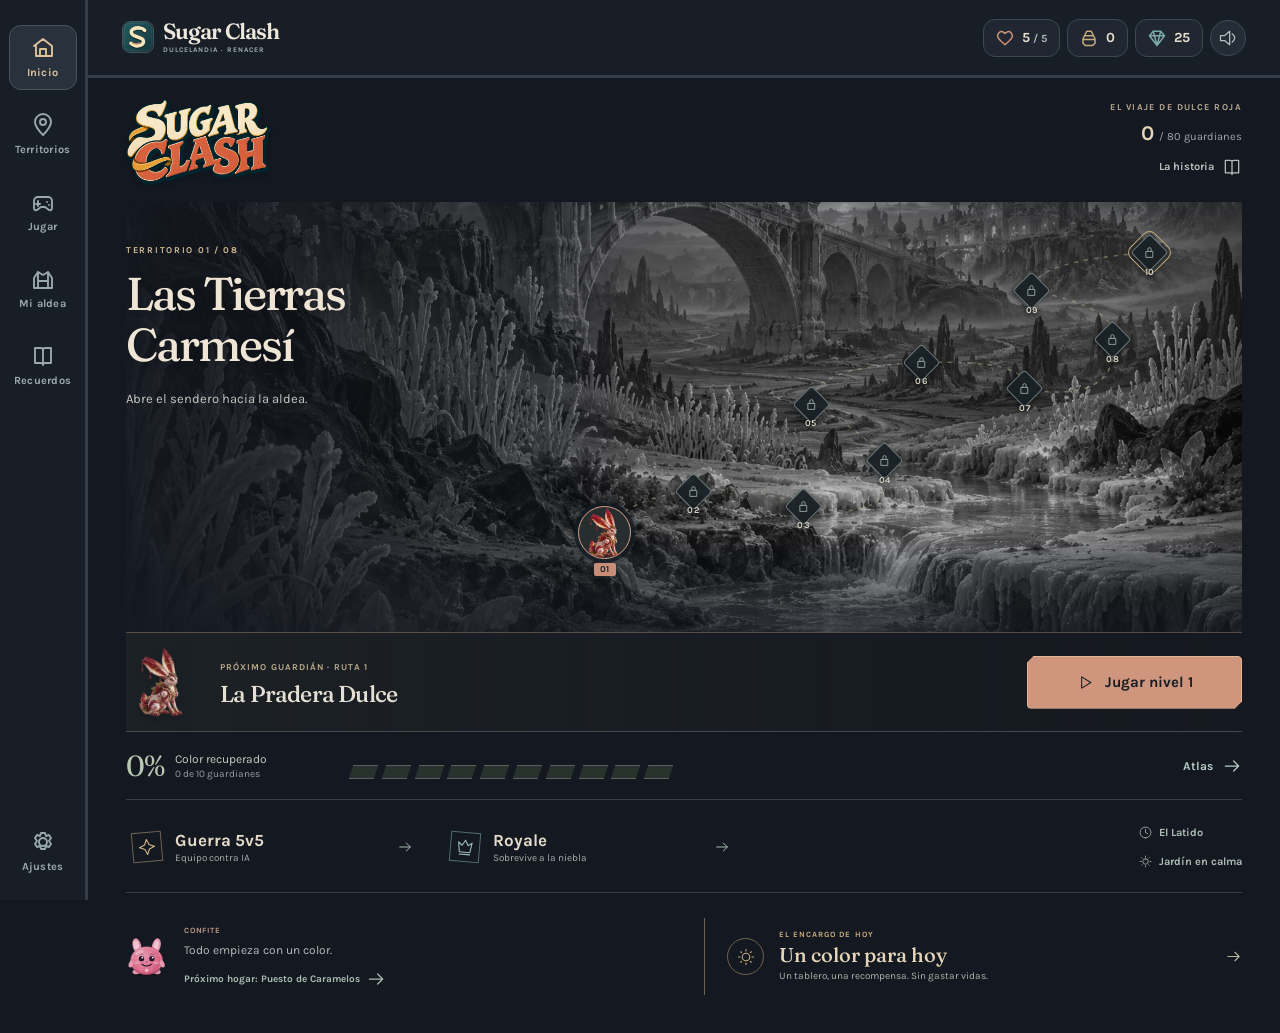
==== commit e94f27a7: "Give Renacer a playable expedition map and organic color restoration" ====
--- a/index.html
+++ b/index.html
@@ -1075,6 +1075,99 @@
 
 /* Unbuilt places keep their color in reserve until the real construction. */
 .village-node:not(.built) .sprite{filter:grayscale(1) brightness(.86);opacity:.65}.village-node.built .sprite{filter:drop-shadow(0 4px 3px #07101966);opacity:1}
+/* EXPEDITION_STYLE_START — Dulcelandia's route, 22 October 2026. */
+.expedition-home{max-width:1300px;margin:auto;padding:21px 38px 38px}
+.expedition-masthead{display:flex;justify-content:space-between;align-items:center;gap:22px;padding:0 0 17px}
+.expedition-wordmark{display:block;width:145px;height:86px;object-fit:contain;filter:drop-shadow(0 3px 2px #050b1633)}
+.expedition-journal{display:flex;flex-direction:column;align-items:flex-end;gap:6px;color:#e2d4b9;font-size:21px;font-weight:700}
+.expedition-journal>.eyebrow{font-size:9px;letter-spacing:.16em;color:#b8a98f}
+.expedition-journal small{font-size:11px;font-weight:400;color:#9ca8aa}
+.expedition-journal .text-btn{font-size:11px;min-height:25px;gap:8px;color:#b5c0bc}
+.expedition-stage{position:relative;isolation:isolate;height:430px;overflow:hidden;background:#141820}
+.expedition-ash,.expedition-life{position:absolute;inset:0;background:url('assets/renacer-restoration-v3.webp') center 58%/cover;pointer-events:none}
+.expedition-ash{filter:grayscale(1) contrast(.95) brightness(.79)}
+.expedition-life{filter:brightness(.94);opacity:var(--life-opacity,0);-webkit-mask-image:radial-gradient(ellipse at 65% 96%,#000 var(--reveal-start,0%),transparent var(--reveal-end,0%));mask-image:radial-gradient(ellipse at 65% 96%,#000 var(--reveal-start,0%),transparent var(--reveal-end,0%))}
+.expedition-stage::after{content:'';position:absolute;inset:0;background:linear-gradient(90deg,#141820e8,transparent 52%),linear-gradient(0deg,#141820b3,transparent 26%,transparent 84%,#14182033);pointer-events:none}
+.expedition-title{position:absolute;z-index:2;left:0;top:42px;max-width:330px;padding:0 25px 0 0}
+.expedition-title>.eyebrow{color:#d2ba92;font-size:9px;letter-spacing:.19em}
+.expedition-title h1{font:450 46px/1.1 Fraunces,Georgia,serif;letter-spacing:-.045em;color:#eee5d5;margin:12px 0 18px;text-wrap:balance;text-shadow:0 2px 12px #080e1855}
+.expedition-title p{font:400 13px/1.7 Karla,system-ui,sans-serif;max-width:220px;color:#c3c8c2}
+.expedition-route{position:absolute;z-index:3;width:66%;height:88%;right:1%;top:3%}
+.expedition-route-line{position:absolute;inset:0;width:100%;height:100%;overflow:visible;pointer-events:none}
+.expedition-route-line path{fill:none;stroke:#c5b59173;stroke-width:1.5;stroke-dasharray:3 7;vector-effect:non-scaling-stroke;stroke-linecap:round}
+.route-mobile{display:none}
+.expedition-point{position:absolute;left:var(--route-x);top:var(--route-y);width:46px;height:46px;display:grid;place-items:center;transform:translate(-50%,-50%);padding:0;background:none;color:#b3beb9;isolation:isolate;border:0;z-index:1}
+.point-stone{width:27px;height:27px;border:1px solid #8c978f;background:#202a30e8;display:grid;place-items:center;rotate:45deg;border-radius:4px;box-shadow:0 2px 5px #070d1899}
+.point-stone>svg{width:13px;height:13px;rotate:-45deg}
+.point-number{position:absolute;top:38px;font:700 9px/1 Karla,system-ui,sans-serif;color:#d6d5c5;text-shadow:0 1px 5px #000;letter-spacing:.06em}
+.is-locked .point-stone{background:#182127ed;border-color:#697571;color:#a8b4ae}
+.is-restored .point-stone{background:#547d70;border-color:#b7ccb1;color:#fff4d8}
+.is-restored .point-number{color:#c9dcbd}
+.is-boss .point-stone{outline:1px solid #c5ac7d;outline-offset:3px}
+.expedition-point.is-next{width:58px;height:58px;z-index:3}
+.is-next .point-stone{width:53px;height:53px;border:1px solid #d8a188;border-radius:50%;rotate:0deg;background:#282d30;box-shadow:0 0 0 4px #111a22c2,0 5px 16px #060d194d}
+.point-guardian{width:51px;height:51px;display:block;filter:grayscale(.35);border-radius:50%}
+.is-next .point-number{top:59px;padding:2px 6px;background:#c98e77;color:#18212a;text-shadow:none;border-radius:2px}
+.expedition-point:focus-visible{outline:2px solid #e3ce9f;outline-offset:5px;border-radius:50%}
+.expedition-dock{position:relative;display:grid;grid-template-columns:75px minmax(0,1fr) 215px;align-items:center;gap:19px;min-height:100px;padding:13px 0;border-top:1px solid #96846b7d;border-bottom:1px solid #414a4d;background:linear-gradient(90deg,#252b2b77,transparent)}
+.dock-guardian{width:70px;height:70px;filter:grayscale(.55) drop-shadow(0 4px 3px #050b1844)}
+.expedition-next>.eyebrow{font-size:9px;letter-spacing:.12em;color:#baa989}
+.expedition-next h2{font:500 23px/1.2 Fraunces,Georgia,serif;color:#e4dfd2;letter-spacing:-.035em;margin:7px 0 0}
+.expedition-start{min-height:53px;border-radius:4px;clip-path:polygon(7px 0,100% 0,100% calc(100% - 7px),calc(100% - 7px) 100%,0 100%,0 7px);font-size:15px;padding:12px 18px;gap:12px;background:#cf967d;border-color:#e0b598;box-shadow:none}
+.expedition-start svg{width:17px;height:17px}
+.expedition-restoration{display:flex;align-items:center;gap:25px;padding:18px 0 17px;border-bottom:1px solid #343e44}
+.restoration-label{display:flex;align-items:center;gap:12px;min-width:200px}
+.restoration-label>strong{font:400 29px/1 Fraunces,Georgia,serif;color:#b9c8b4;letter-spacing:-.05em}
+.restoration-label>span{font-size:12px;color:#c1c9bf;line-height:1.4}
+.restoration-label small{display:block;font-size:10px;color:#909f9f}
+.restoration-tally{display:flex;align-items:end;gap:8px;flex:1;max-width:320px;height:25px}
+.restoration-tally i{display:block;height:14px;flex:1;min-width:5px;border-top:1px solid #57615b;border-bottom:1px solid #57615b;transform:skewX(-18deg);background:#28332e}
+.restoration-tally i.lit{background:#94b1a0;border-color:#b7c7ad}
+.expedition-restoration>.text-btn{margin-left:auto;min-height:32px;font-size:12px}
+.expedition-alternatives{display:flex;align-items:center;justify-content:space-between;gap:25px;padding:19px 0 17px;border-bottom:1px solid #343e44}
+.expedition-arena-links{display:grid;grid-template-columns:1fr 1fr;gap:25px;flex:1;max-width:610px}
+.expedition-arena-links>button{display:flex;align-items:center;gap:13px;text-align:left;min-height:54px;color:#e4dbca;background:none}
+.expedition-arena-links>button>svg:first-child{width:30px;height:30px;padding:5px;border:1px solid #6c6452;color:#cdb28a;rotate:-5deg}
+.expedition-arena-links>button:nth-child(2)>svg:first-child{border-color:#506c72;color:#9ebbb8;rotate:5deg}
+.expedition-arena-links>button>span{font-size:17px;font-weight:700;line-height:1.35}
+.expedition-arena-links small{display:block;font-size:10px;font-weight:400;color:#a2afaa}
+.expedition-arena-links>button>svg:last-child{width:16px;height:16px;margin-left:auto;color:#a5b9ad}
+.expedition-quiet-links{display:flex;flex-direction:column;align-items:flex-start;flex-shrink:0;gap:2px}
+.expedition-quiet-links .text-btn{min-height:27px;font-size:11px;gap:7px;color:#aabbb3}
+.expedition-quiet-links svg{width:13px;height:13px}
+.expedition-foot{display:grid;grid-template-columns:1fr 1fr;gap:40px;padding:25px 0 0}
+.expedition-companion{display:flex;align-items:center;gap:15px;min-width:0}
+.expedition-companion .confite-art{width:43px;height:43px;flex-shrink:0;filter:saturate(.7)}
+.expedition-companion .eyebrow{font-size:8px;color:#bd9989}
+.expedition-companion p{font-size:12px;line-height:1.5;color:#b2beb9;margin:4px 0}
+.expedition-companion .text-btn{min-height:30px;font-size:10px;text-align:left;gap:6px;color:#a8bcb0}
+.expedition-daily{display:flex;align-items:center;gap:15px;text-align:left;background:none;border-left:1px solid #6a624e;padding:0 0 0 22px;color:#ddd4c1}
+.daily-seal{width:37px;height:37px;border:1px solid #6f644c;display:grid;place-items:center;border-radius:50%;flex-shrink:0}
+.daily-seal svg{width:18px;height:18px;color:#c4aa7a}
+.expedition-daily .eyebrow{display:block;font-size:8px;letter-spacing:.13em}
+.expedition-daily strong{display:block;font:500 20px/1.4 Fraunces,Georgia,serif;color:#e4d5b9}
+.expedition-daily small{display:block;font-size:10px;color:#aab4a9;line-height:1.5}
+.expedition-daily>svg{width:17px;height:17px;margin-left:auto;flex-shrink:0;color:#b6b799}
+.battle-scene h1{font-family:Fraunces,Georgia,serif;font-weight:500;letter-spacing:-.035em}
+.guardian-art{filter:grayscale(calc(1 - var(--guard-color,0))) brightness(calc(.76 + var(--guard-color,0)*.24)) drop-shadow(0 5px 5px #07121e88);transition:filter .22s ease-out}
+@media(hover:hover) and (pointer:fine){.expedition-point:hover .point-stone{border-color:#f0d7a8}.expedition-arena-links>button:hover>span,.expedition-quiet-links .text-btn:hover{color:#ead5ad}.expedition-daily:hover strong{color:#f5e5c7}}
+@media(max-width:1050px){.expedition-home{padding-left:25px;padding-right:25px}.expedition-title{max-width:265px}.expedition-title h1{font-size:38px}.expedition-route{width:64%;right:0}.expedition-stage{height:390px}.expedition-quiet-links{display:none}.expedition-arena-links{max-width:none}}
+@media(max-width:760px){
+ .expedition-home{padding:12px 16px 26px}.expedition-masthead{padding:0 0 11px;gap:12px}.expedition-wordmark{width:121px;height:72px}.expedition-journal{font-size:18px;gap:3px}.expedition-journal>.eyebrow{font-size:7px;letter-spacing:.08em}.expedition-journal small{font-size:9px}.expedition-journal .text-btn{font-size:10px;min-height:26px}
+ .expedition-stage{height:300px;margin:0 -4px;background:#141820}.expedition-ash,.expedition-life{background-position:61% 65%}.expedition-ash{filter:grayscale(1) brightness(.8)}.expedition-stage::after{background:linear-gradient(0deg,#14182099,transparent 35%,transparent 68%,#14182099)}.expedition-title{top:12px;left:12px;padding:0;max-width:260px}.expedition-title>.eyebrow{font-size:8px;letter-spacing:.1em}.expedition-title h1{font-size:29px;line-height:1.06;max-width:245px;margin:8px 0 0;text-shadow:0 2px 8px #0009}.expedition-title p{display:none}
+ .expedition-route{inset:0;width:100%;height:100%}.route-desktop{display:none}.route-mobile{display:block}.expedition-point{left:var(--mobile-x);top:var(--mobile-y);width:44px;height:44px}.point-stone{width:26px;height:26px;background:#202a30ef}.point-number{top:35px;font-size:8px}.expedition-point.is-next{width:53px;height:53px}.is-next .point-stone{width:46px;height:46px}.point-guardian{width:44px;height:44px}.is-next .point-number{top:51px}
+ .expedition-dock{grid-template-columns:48px minmax(0,1fr) 118px;gap:9px;min-height:86px;padding:11px 0;background:linear-gradient(90deg,#252b2b77,transparent)}.dock-guardian{width:48px;height:48px}.expedition-next>.eyebrow{font-size:7px;letter-spacing:.03em}.expedition-next h2{font-family:Karla,system-ui,sans-serif;font-weight:700;font-size:14px;line-height:1.2;letter-spacing:-.02em;margin-top:5px}.expedition-start{min-height:49px;padding:9px 10px;gap:6px;font-size:12px;border-radius:2px}.expedition-start svg{width:13px;height:13px;flex-shrink:0}
+ .expedition-restoration{padding:11px 0;gap:12px}.restoration-label{min-width:0;gap:8px}.restoration-label>strong{font-size:23px}.restoration-label>span{font-size:10px}.restoration-label small{font-size:8px}.restoration-tally{gap:4px;max-width:100px;height:20px}.restoration-tally i{min-width:2px;height:10px}.expedition-restoration>.text-btn{min-height:30px;font-size:10px;gap:5px}.expedition-restoration>.text-btn svg{width:13px;height:13px}
+ .expedition-alternatives{padding:10px 0 12px;gap:0}.expedition-arena-links{gap:17px}.expedition-arena-links>button{min-height:48px;gap:8px}.expedition-arena-links>button>svg:first-child{width:26px;height:26px;flex-shrink:0;padding:4px}.expedition-arena-links>button>span{font-size:14px}.expedition-arena-links small{font-size:8px}.expedition-arena-links>button>svg:last-child{width:13px;height:13px}.expedition-quiet-links{display:none}
+ .expedition-foot{grid-template-columns:1fr;gap:18px;padding-top:19px}.expedition-companion{gap:12px}.expedition-companion .confite-art{width:38px;height:38px}.expedition-companion p{font-size:11px}.expedition-companion .text-btn{min-height:29px;font-size:10px}.expedition-daily{border-left:0;border-top:1px solid #6a624e;padding:17px 0 0;gap:12px}.expedition-daily strong{font-size:21px}.expedition-daily small{font-size:10px}
+}
+@media(max-width:370px){.expedition-home{padding-left:13px;padding-right:13px}.expedition-wordmark{width:108px;height:64px}.expedition-journal{font-size:16px}.expedition-journal>.eyebrow{font-size:6px}.expedition-stage{height:248px}.expedition-title h1{font-size:26px;max-width:210px}.expedition-dock{grid-template-columns:42px minmax(0,1fr) 103px;gap:8px;min-height:81px}.dock-guardian{width:42px;height:42px}.expedition-next h2{font-size:12px}.expedition-start{font-size:11px;padding:9px 7px}.restoration-tally{max-width:69px;gap:3px}.restoration-label>strong{font-size:21px}.restoration-label>span{font-size:9px}.expedition-arena-links{gap:12px}.expedition-arena-links>button>span{font-size:12px}.expedition-arena-links>button>svg:last-child{display:none}}
+@media(max-width:760px) and (max-height:740px){.expedition-stage{height:218px}.expedition-masthead{padding-bottom:9px}.expedition-wordmark{height:64px}.expedition-dock{min-height:79px}.expedition-restoration{padding:8px 0}.expedition-alternatives{padding-top:7px;padding-bottom:8px}}
+@media(prefers-reduced-motion:reduce){.guardian-art{transition:none}.expedition-home *{scroll-behavior:auto}}
+@media(max-width:760px){.expedition-alternatives{display:block}.expedition-quiet-links{display:flex;flex-direction:row;justify-content:flex-start;gap:22px;padding-top:5px}.expedition-quiet-links .text-btn{min-height:44px;font-size:11px}.expedition-quiet-links svg{width:14px;height:14px}}
+@media(max-width:370px){.expedition-journal>.eyebrow{font-size:8px}}
+/* EXPEDITION_STYLE_END */
+
 </style>
 </head>
 <body>
@@ -1259,10 +1352,28 @@
  closeModal();state.screen=name;document.querySelectorAll('.screen').forEach(el=>el.classList.toggle('active',el.id==='screen-'+name));document.body.classList.toggle('in-game',name==='game'||name==='arena');renderNav();syncLives();updateResources();window.scrollTo({top:0,behavior:'instant'});
 }
 function navigate(name){if(state.game&&!state.game.done&&state.screen==='game'){pauseBoard(true,name);return;}showScreen(name);const render={home:renderHome,world:renderWorld,modes:renderModes,village:renderVillage,memories:renderMemories,settings:renderSettings};render[name]?.();}
+/* EXPEDITION_HOME_START — presentation only; all entry guards remain in requestLevel(). */
+function restorationVisual(recovered,total=10){
+ const ratio=Math.max(0,Math.min(1,recovered/total));
+ return `--restored:${ratio};--reveal-start:${Math.max(0,ratio*125-4)}%;--reveal-end:${ratio*125}%;--life-opacity:${ratio?1:0}`;
+}
+function expeditionRoute(tid,next){
+ const points=[[15,84],[27,73],[42,77],[53,65],[43,50],[58,39],[72,46],[84,33],[73,20],[89,10]];
+ return `<nav class="expedition-route" aria-label="Los diez senderos del capítulo ${tid}"><svg class="expedition-route-line route-desktop" viewBox="0 0 1000 1000" preserveAspectRatio="none" aria-hidden="true" focusable="false"><path d="M150 840 Q180 745 270 730 T420 770 Q550 820 530 650 Q510 580 430 500 Q430 400 580 390 T720 460 Q850 500 840 330 Q850 245 730 200 Q730 120 890 100"/></svg><svg class="expedition-route-line route-mobile" viewBox="0 0 1000 1000" preserveAspectRatio="none" aria-hidden="true" focusable="false"><path d="M100 830 H820 Q900 830 900 665 T820 500 H100"/></svg>${points.map(([x,y],i)=>{
+ const n=i+1,star=starsAt(tid,n),open=levelOpen(tid,n),current=!next.complete&&n===next.n;
+ const mx=n<=5?10+i*20:90-(i-5)*20,my=n<=5?83:50;
+ const status=star?'Restaurado':current?'Tu siguiente guardián':open?'Disponible':`Bloqueado; completa la ruta ${n-1}`;
+ return `<button class="expedition-point ${star?'is-restored':current?'is-next':open?'is-open':'is-locked'} ${n===10?'is-boss':''}" style="--route-x:${x}%;--route-y:${y}%;--mobile-x:${mx}%;--mobile-y:${my}%" onclick="requestLevel(${tid},${n})" aria-label="Ruta ${n}: ${escapeHTML(LEVEL_NAMES_ALL[tid][n])}. ${status}" ${current?'aria-current="step"':''} title="${escapeHTML(LEVEL_NAMES_ALL[tid][n])}"><span class="point-stone">${current?sprite(`monsters-t${tid}-v18.webp`,i,5,'point-guardian'):icon(star?'check':!open?'lock':n===10?'crown':'spark')}</span><span class="point-number">${String(n).padStart(2,'0')}</span></button>`;
+ }).join('')}</nav>`;
+}
 function renderHome(){
- const next=campaignNext(),t=TERRITORIES[next.t-1],done=completed(next.t),building=BUILDINGS.find(x=>!save.buildings[x.id]&&buildingOpen(x.id));
- $('screen-home').innerHTML=`<div class="play-home"><div class="play-home-head"><img class="home-wordmark" src="assets/sugar-clash-logo-v2.webp" alt="Sugar Clash" width="1100" height="653"><div class="home-context"><span class="eyebrow">Dulcelandia · Renacer</span><span>${totalReleased()} / 80 guardianes liberados</span><button class="text-btn" onclick="showPrologue()">La historia ${icon('memories')}</button></div></div><div class="play-world" style="--restored:${done/10}" role="region" aria-label="Tu siguiente aventura"><div class="play-world-copy"><div class="eyebrow">Capítulo ${String(next.t).padStart(2,'0')} · ${next.complete?'Camino recuperado':'Ruta '+next.n+' de 10'}</div><h1>${t.name}</h1><p>${next.complete?'La luz de los ochenta guardianes sigue contigo.':LEVEL_NAMES_ALL[next.t][next.n]}</p><button class="btn play-level" onclick="continueCampaign()">${icon('play')}${next.complete?'Volver a jugar':'Jugar · Nivel '+((next.t-1)*10+next.n)}</button></div></div><div class="play-progress"><span>${done}/10 recuperados</span><div class="progress-track" role="progressbar" aria-label="Guardianes recuperados en el capítulo" aria-valuemin="0" aria-valuemax="10" aria-valuenow="${done}"><i style="width:${done*10}%"></i></div><button class="text-btn" onclick="state.territory=${next.t};navigate('world')">Ver ruta ${icon('arrow')}</button></div><div class="play-modes"><button onclick="launchMode('war')">${icon('spark')}Guerra 5v5<small>Equipo contra IA</small></button><button onclick="launchMode('royale')">${icon('crown')}Royale<small>Sobrevive a la niebla</small></button><button onclick="launchMode('survival')">${icon('clock')}El Latido<small>Tu mejor minuto</small></button><button onclick="launchMode('zen')">${icon('sun')}Jardín en calma<small>Sin reloj ni vidas</small></button></div><div class="home-lower"><div class="play-companion">${companion(totalReleased()?'Un sendero más. La aldea vuelve a encenderse.':'Cada color recuperado nos acerca a casa.')}<button class="text-btn" onclick="navigate('village')">${building?building.name:'Mi aldea'} ${icon('arrow')}</button></div>${dailyHomeCard()}</div></div>`;
-}
+ const next=campaignNext(),t=TERRITORIES[next.t-1],done=completed(next.t),arc=CAMPAIGN_ARCS[next.t],building=BUILDINGS.find(x=>!save.buildings[x.id]&&buildingOpen(x.id));
+ const dailyDone=save.dailyChallenge.key===dayKey()&&save.dailyChallenge.won;
+ const quote=done===10?arc.resolution:arc.steps[done<3?0:done<7?1:2];
+ $('screen-home').innerHTML=`<div class="expedition-home"><header class="expedition-masthead"><img src="assets/sugar-clash-logo-v2.webp" width="1100" height="653" alt="Sugar Clash" class="expedition-wordmark"><div class="expedition-journal"><span class="eyebrow">El viaje de Dulce Roja</span><span>${totalReleased()} <small>/ 80 guardianes</small></span><button class="text-btn" onclick="showPrologue()">La historia ${icon('memories')}</button></div></header><section class="expedition-stage" style="${restorationVisual(done)}" aria-labelledby="expedition-title"><div class="expedition-ash" aria-hidden="true"></div><div class="expedition-life" aria-hidden="true"></div><div class="expedition-title"><div class="eyebrow">Territorio ${String(next.t).padStart(2,'0')} / 08</div><h1 id="expedition-title">${t.name}</h1><p>${escapeHTML(quote)}</p></div>${expeditionRoute(next.t,next)}</section><section class="expedition-dock" aria-label="Continuar la campaña">${sprite(`monsters-t${next.t}-v18.webp`,next.n-1,5,'dock-guardian')}<div class="expedition-next"><span class="eyebrow">${next.complete?'Un camino que recuerdas':'Próximo guardián · Ruta '+next.n}</span><h2>${LEVEL_NAMES_ALL[next.t][next.n]}</h2></div><button class="btn expedition-start" onclick="continueCampaign()">${icon('play')}<span>${next.complete?'Volver a jugar':'Jugar nivel '+((next.t-1)*10+next.n)}</span></button></section><div class="expedition-restoration"><div class="restoration-label"><strong>${done*10}%</strong><span>Color recuperado<small>${done} de 10 guardianes</small></span></div><div class="restoration-tally" role="progressbar" aria-label="Color recuperado en este capítulo" aria-valuenow="${done}" aria-valuemin="0" aria-valuemax="10">${Array.from({length:10},(_,i)=>`<i class="${i<done?'lit':''}"></i>`).join('')}</div><button class="text-btn" onclick="state.territory=${next.t};navigate('world')">Atlas ${icon('arrow')}</button></div><section class="expedition-alternatives" aria-label="Otros modos"><div class="expedition-arena-links"><button onclick="launchMode('war')">${icon('spark')}<span>Guerra 5v5<small>Equipo contra IA</small></span>${icon('arrow')}</button><button onclick="launchMode('royale')">${icon('crown')}<span>Royale<small>Sobrevive a la niebla</small></span>${icon('arrow')}</button></div><div class="expedition-quiet-links"><button class="text-btn" onclick="launchMode('survival')">${icon('clock')} El Latido</button><button class="text-btn" onclick="launchMode('zen')">${icon('sun')} Jardín en calma</button></div></section><div class="expedition-foot"><div class="expedition-companion">${confite('happy')}<div><span class="eyebrow">Confite</span><p>${totalReleased()?'El color ya encontró un camino. Sigámoslo.':'Todo empieza con un color.'}</p>${building?`<button class="text-btn" onclick="state.villageSelected='${building.id}';navigate('village')">Próximo hogar: ${building.name} ${icon('arrow')}</button>`:'<button class="text-btn" onclick="navigate(\'village\')">Volver a la aldea</button>'}</div></div><button class="expedition-daily" onclick="startDaily()"><span class="daily-seal">${icon(dailyDone?'check':'sun')}</span><span><span class="eyebrow">El encargo de hoy</span><strong>${dailyDone?'La luz de hoy está a salvo':'Un color para hoy'}</strong><small>${dailyDone?'Vuelve para mejorar tu marca':'Un tablero, una recompensa. Sin gastar vidas.'}</small></span>${icon('arrow')}</button></div></div>`;
+}
+/* EXPEDITION_HOME_END */
+
 function modeLink(id,name,desc,art,kicker){return `<button class="mode-link" style="--mode-art:url('${art}')" onclick="launchMode('${id}')"><span class="mode-badge">${kicker}</span><b>${name}</b><small>${desc}</small><span class="mode-arrow">${icon('arrow')}</span></button>`;}
 function renderWorld(tid=state.territory){state.territory=tid;const t=TERRITORIES[tid-1],done=completed(tid),arc=CAMPAIGN_ARCS[tid],next=campaignNext();$('screen-world').innerHTML=`<div class="page-content"><div class="page-head"><div><div class="eyebrow">Atlas de Dulcelandia</div><h1>Un color a la vez.</h1><p>${totalReleased()} de 80 guardianes liberados. Cada sendero guarda algo que merece volver.</p></div><button class="text-btn" onclick="continueCampaign()">Continuar ${icon('arrow')}</button></div><div class="world-layout"><div class="territory-preview"><div class="world-panorama" style="${panoramaStyle(tid)};--sat:${.2+done*.08}" role="img" aria-label="Paisaje de ${t.name}"></div><div class="territory-info"><div class="eyebrow">Capítulo ${String(tid).padStart(2,'0')}</div><h2>${t.name}</h2><p>${arc.purpose}</p><div class="progress-track"><i style="width:${done*10}%"></i></div><div class="progress-meta"><span>${done*10}% restaurado</span><span>${done}/10 guardianes</span></div>${companion(done===10?arc.resolution:arc.steps[done<3?0:done<7?1:2],done===10?'celebrate':'happy')}<div class="territory-picker" aria-label="Elegir territorio">${TERRITORIES.map(x=>`<button class="territory-dot ${tid===x.id?'selected':''} ${territoryOpen(x.id)?'':'locked'}" onclick="renderWorld(${x.id})" aria-label="${x.name}${territoryOpen(x.id)?'':', se abre al completar el territorio anterior'}" aria-pressed="${tid===x.id}">${x.id}</button>`).join('')}</div></div></div><div class="route">${Array.from({length:10},(_,i)=>{const n=i+1,open=levelOpen(tid,n),star=starsAt(tid,n);return `<button class="route-stop ${!open?'locked':next.t===tid&&next.n===n?'current':''}" onclick="requestLevel(${tid},${n})" aria-label="Ruta ${n}, ${LEVEL_NAMES_ALL[tid][n]}, ${star?star+' estrellas':open?'disponible':'bloqueada'}"><span class="route-marker">${sprite(`monsters-t${tid}-v18.webp`,i)}<span>${n===10?'X':String(n).padStart(2,'0')}</span></span><span class="route-label"><strong>${LEVEL_NAMES_ALL[tid][n]}</strong><small>${star?`<span class="stars">${'✦'.repeat(star)}${'·'.repeat(3-star)}</span> Liberado`:n===10?'Guardián del territorio':n===5?'Niebla intensa · Desafío':open?'Sendero por restaurar':`Completa la ruta ${n-1}`}</small></span>${icon(!open?'lock':star?'check':'arrow')}</button>`;}).join('')}</div></div></div>`;}
 const MODES=[{id:'daily',name:'Un color para hoy',tag:'El encargo de Confite · Diario',desc:'El mismo tablero para todos hoy. Sin gastar vidas, sin perder rachas. Restaura su luz y llévate una recompensa al completarlo por primera vez.',art:'worlds-cinematic-v1.webp',sheet:'assets/candies-toon-v2.webp',cell:6,record:()=>save.dailyChallenge.key===dayKey()&&save.dailyChallenge.won?'Encargo de hoy completado':'40 de miel y 5 gemas · Una vez al día'},{id:'war',name:'Guerra 5v5',tag:'Acción y estrategia',desc:'Acompaña a cuatro aliados y destruye el cristal rival. Muévete, esquiva las marcas de ataque y libera tu Pulso.',art:'arena-war-v18.webp',sheet:'combatants-v18.webp',cell:0,record:()=>`${save.records.warWins} victorias · Contra la IA`},{id:'royale',name:'Royale',tag:'La última luz',desc:'Diez combatientes y una niebla que se cierra. Encuentra tu lugar, evita los golpes y sobrevive hasta el final.',art:'arena-royale-v18.webp',sheet:'monsters-t5-v18.webp',cell:7,record:()=>save.records.royaleBest<10?`Mejor puesto: ${save.records.royaleBest} · Contra la IA`:'10 combatientes · Contra la IA'},{id:'survival',name:'El Latido',tag:'Match-3 · 60 segundos',desc:'Haz combinaciones sin detenerte. Cada cascada cuenta. Un minuto para escuchar hasta dónde llega tu propio ritmo.',art:'hex-realm-v18.webp',sheet:'assets/candies-toon-v2.webp',cell:6,record:()=>`Récord: ${save.records.survival.toLocaleString('es')} puntos · Sin vidas`},{id:'zen',name:'Jardín en calma',tag:'Match-3 · Sin límites',desc:'Practica combinaciones y descubre poderes. Sin reloj ni movimientos contados: solo tú, Confite y el próximo color.',art:'worlds-cinematic-v1.webp',sheet:'assets/candies-toon-v2.webp',cell:4,record:()=>`Mejor sesión: ${save.records.zen.toLocaleString('es')} puntos · Sin vidas`}];
@@ -1325,7 +1436,7 @@
 const COLOR_PLURALS=['caramelos rosas','ositos verdes','diamantes azules','piruletas doradas','espirales violetas','corazones coral','estrellas'];
 const COLOR_NAMES=['caramelo rosa','osito verde','diamante azul','piruleta dorada','espiral violeta','corazón coral','estrella'];
 function renderPieces(fresh=[]){const g=state.game,el=$('board');if(!g||!el)return;const focused=el.contains(document.activeElement)?document.activeElement.closest?.('.piece'):null;const focusIndex=focused?Number(focused.dataset.index):null;const live=new Set(g.board.filter(Boolean).map(p=>String(p.id)));el.querySelectorAll('.piece').forEach(node=>{if(!live.has(node.dataset.id))node.remove();});el.querySelectorAll('.ice').forEach(n=>n.remove());g.ice.forEach((hp,i)=>{if(hp){const x=document.createElement('span');x.className='ice';x.dataset.hp=hp;x.style.cssText=`--c:${i%g.size};--r:${Math.floor(i/g.size)}`;el.appendChild(x);}});g.board.forEach((p,i)=>{if(!p)return;let node=el.querySelector(`[data-id="${p.id}"]`);if(!node){node=document.createElement('button');node.className='piece';node.dataset.id=p.id;node.innerHTML='<span class="candy"></span>';node.setAttribute('role','gridcell');el.appendChild(node);}node.dataset.index=i;node.dataset.power=p.power||'';node.style.cssText=`--c:${i%g.size};--r:${Math.floor(i/g.size)};${candyStyle(p.color)}`;node.classList.toggle('selected',g.selection===i);node.classList.remove('clearing','hint');node.classList.toggle('fresh',fresh.includes(p.id));node.setAttribute('aria-label',`${COLOR_NAMES[p.color]}, fila ${Math.floor(i/g.size)+1}, columna ${i%g.size+1}${p.power?', poder '+p.power:''}${g.ice[i]?', con hielo':''}`);node.setAttribute('aria-selected',String(g.selection===i));node.tabIndex=i===(focusIndex??0)?0:-1;});if(focusIndex!==null)el.querySelector(`[data-index="${focusIndex}"]`)?.focus({preventScroll:true});}
-function updateGameHUD(){const g=state.game;if(!g||!$('moves-value'))return;const timed=g.mode==='survival',zen=g.mode==='zen';$('moves-value').textContent=timed?Math.ceil(g.seconds):zen?'∞':g.moves;$('moves-value').classList.toggle('timer-low',timed?g.seconds<10:g.moves<5);$('moves-label').innerHTML=timed?'segundos<br>de latido':zen?'sin<br>prisa':'movimientos<br>restantes';$('score-value').textContent=g.score.toLocaleString('es');const ratio=Number.isFinite(g.goal)?Math.min(1,g.progress/g.goal):Math.min(1,g.score/Math.max(1000,save.records[g.mode]||1000));$('guardian-progress').style.width=ratio*100+'%';$('guardian-percent').textContent=Number.isFinite(g.goal)?`${Math.round(ratio*100)}%`:`${Math.max(save.records[g.mode]||0,g.score).toLocaleString('es')} pts`;if($('battle-backdrop'))$('battle-backdrop').style.setProperty('--grey',1-ratio);$('mini-objective').innerHTML=Number.isFinite(g.goal)?(g.type==='collect'?`<span class="cell-key" style="justify-content:center"><i style="${candyStyle(g.targetColor)}"></i> Reúne ${Math.min(g.progress,g.goal)} / ${g.goal} ${COLOR_PLURALS[g.targetColor]}</span>`:g.type==='ice'?`Rompe el hielo · ${g.progress} / ${g.goal} casillas`:`Disipa la niebla · ${Math.min(g.progress,g.goal).toLocaleString('es')} / ${g.goal.toLocaleString('es')} de luz`):zen?'Practica poderes y combinaciones a tu ritmo.':'Una buena cascada cambia todo.';const need=pulseNeed();$('pulse-button').classList.toggle('ready',g.pulse>=need);$('pulse-button').classList.toggle('armed',g.pulseArmed);$('pulse-button').querySelector('.pulse-label').textContent=g.pulseArmed?'Pulso activo':g.pulse>=need?'Pulso listo':`Pulso ${g.pulse}/${need}`;$('hammer-button').classList.toggle('armed',g.hammer);$('hammer-button').querySelector('span').textContent=g.hammer?'Elige pieza':`Martillo ${save.boosters.hammer}`;}
+function updateGameHUD(){const g=state.game;if(!g||!$('moves-value'))return;const timed=g.mode==='survival',zen=g.mode==='zen';$('moves-value').textContent=timed?Math.ceil(g.seconds):zen?'∞':g.moves;$('moves-value').classList.toggle('timer-low',timed?g.seconds<10:g.moves<5);$('moves-label').innerHTML=timed?'segundos<br>de latido':zen?'sin<br>prisa':'movimientos<br>restantes';$('score-value').textContent=g.score.toLocaleString('es');const ratio=Number.isFinite(g.goal)?Math.min(1,g.progress/g.goal):Math.min(1,g.score/Math.max(1000,save.records[g.mode]||1000));$('guardian-progress').style.width=ratio*100+'%';$('guardian-percent').textContent=Number.isFinite(g.goal)?`${Math.round(ratio*100)}%`:`${Math.max(save.records[g.mode]||0,g.score).toLocaleString('es')} pts`;if($('battle-backdrop'))$('battle-backdrop').style.setProperty('--grey',1-ratio);$('screen-game').style.setProperty('--guard-color',zen||timed?1:ratio);$('mini-objective').innerHTML=Number.isFinite(g.goal)?(g.type==='collect'?`<span class="cell-key" style="justify-content:center"><i style="${candyStyle(g.targetColor)}"></i> Reúne ${Math.min(g.progress,g.goal)} / ${g.goal} ${COLOR_PLURALS[g.targetColor]}</span>`:g.type==='ice'?`Rompe el hielo · ${g.progress} / ${g.goal} casillas`:`Disipa la niebla · ${Math.min(g.progress,g.goal).toLocaleString('es')} / ${g.goal.toLocaleString('es')} de luz`):zen?'Practica poderes y combinaciones a tu ritmo.':'Una buena cascada cambia todo.';const need=pulseNeed();$('pulse-button').classList.toggle('ready',g.pulse>=need);$('pulse-button').classList.toggle('armed',g.pulseArmed);$('pulse-button').querySelector('.pulse-label').textContent=g.pulseArmed?'Pulso activo':g.pulse>=need?'Pulso listo':`Pulso ${g.pulse}/${need}`;$('hammer-button').classList.toggle('armed',g.hammer);$('hammer-button').querySelector('span').textContent=g.hammer?'Elige pieza':`Martillo ${save.boosters.hammer}`;}
 function bindBoard(){const el=$('board');let down=null;el.addEventListener('pointerdown',e=>{if(e.button!==0)return;const node=e.target.closest('.piece');if(!node)return;down={index:Number(node.dataset.index),x:e.clientX,y:e.clientY,id:e.pointerId};el.setPointerCapture(e.pointerId);e.preventDefault();});el.addEventListener('pointerup',e=>{if(!down)return;const g=state.game;if(!g){down=null;return;}const d=down;down=null;const dx=e.clientX-d.x,dy=e.clientY-d.y;if(Math.hypot(dx,dy)>18){const dc=Math.abs(dx)>Math.abs(dy)?Math.sign(dx):0,dr=dc?0:Math.sign(dy),r=Math.floor(d.index/g.size),c=d.index%g.size;if(r+dr>=0&&r+dr<g.size&&c+dc>=0&&c+dc<g.size)attemptSwap(d.index,(r+dr)*g.size+c+dc);}else chooseCell(d.index);});el.addEventListener('pointercancel',()=>down=null);el.addEventListener('click',e=>{if(e.detail===0){const node=e.target.closest('.piece');if(node)chooseCell(Number(node.dataset.index));}});el.addEventListener('keydown',e=>{const node=e.target.closest('.piece');if(!node)return;const g=state.game,i=Number(node.dataset.index),r=Math.floor(i/g.size),c=i%g.size;let j=null;if(e.key==='ArrowLeft'&&c>0)j=i-1;if(e.key==='ArrowRight'&&c<g.size-1)j=i+1;if(e.key==='ArrowUp'&&r>0)j=i-g.size;if(e.key==='ArrowDown'&&r<g.size-1)j=i+g.size;if(j!==null){e.preventDefault();el.querySelector(`[data-index="${j}"]`)?.focus();}});}
 function isActive(g){return state.game===g&&g.run===state.run&&state.screen==='game'&&!g.done;}
 function chooseCell(i){const g=state.game;if(!g||g.busy||g.paused||g.done)return;save.tutorialSeen=true;resetHint();if(g.hammer){useHammer(i);return;}if(g.selection===null){g.selection=i;renderPieces();return;}const a=g.selection;g.selection=null;const adjacent=Math.abs(Math.floor(a/g.size)-Math.floor(i/g.size))+Math.abs(a%g.size-i%g.size)===1;if(adjacent)attemptSwap(a,i);else{g.selection=i;renderPieces();}}
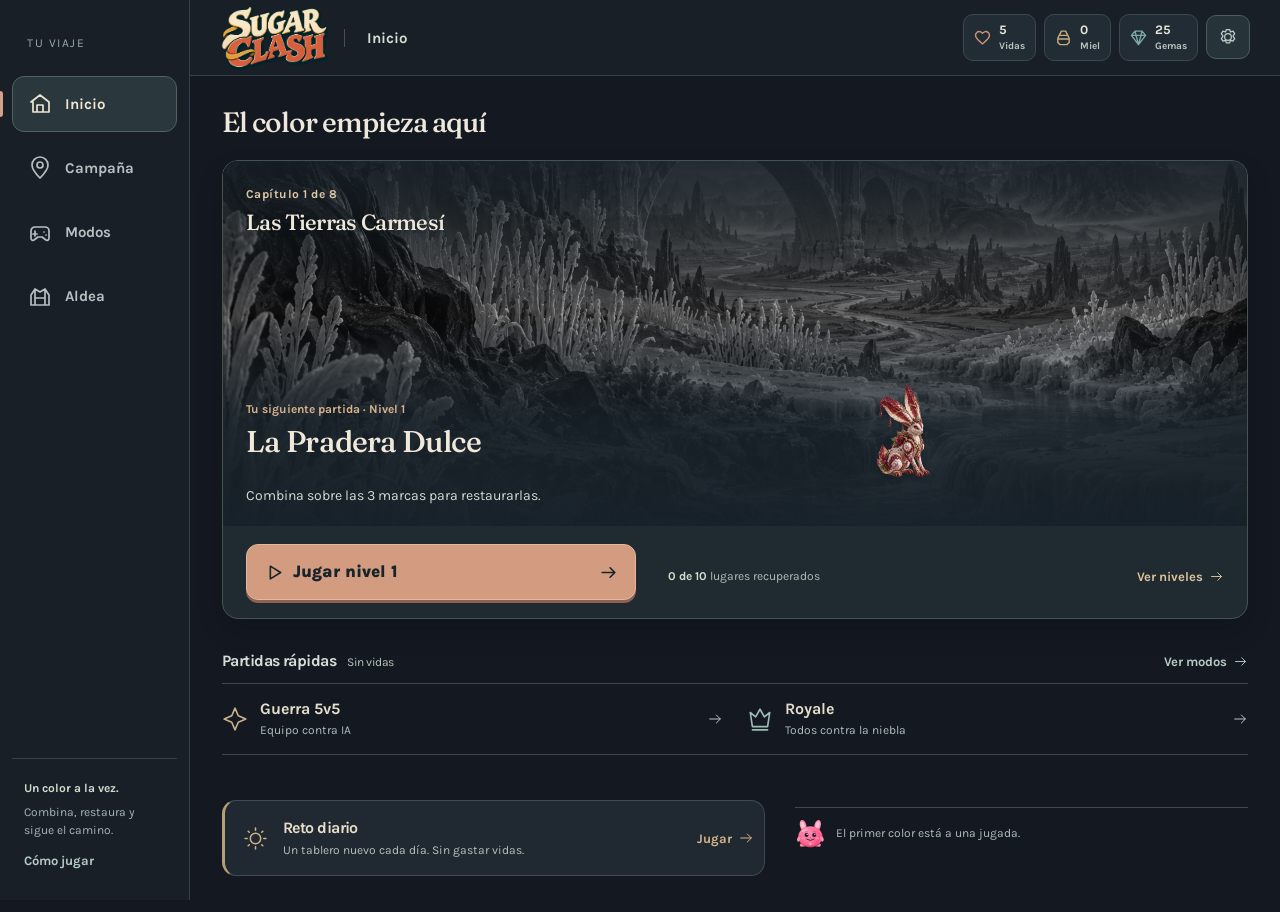
==== commit d759a053: "Rebuild visual navigation around clear campaign and mode destinations" ====
--- a/index.html
+++ b/index.html
@@ -8,7 +8,7 @@
 <title>Sugar Clash · Renacer</title>
 <link rel="manifest" href="manifest.json">
 <link rel="preload" as="image" href="assets/renacer-restoration-v3.webp">
-<link rel="preload" as="image" href="assets/candies-toon-v2.webp">
+<link rel="preload" as="image" href="assets/candies-restoration-v1.svg">
 <link rel="icon" href="assets/icon-sugar-v2.svg" type="image/svg+xml">
 <link rel="apple-touch-icon" href="assets/icon-sugar-v2-180.png">
 <meta name="apple-mobile-web-app-capable" content="yes">
@@ -472,7 +472,7 @@
 .board-frame{border:4px solid #fefdf1;border-radius:18px;padding:9px;background:#91afb8;box-shadow:none}
 .board{border-radius:15px;background:repeating-conic-gradient(#dce7e6 0 25%,#d2e0e1 0 50%) 0 0/28.5714% 28.5714%}
 .piece{border-radius:11px}
-.piece .candy,.cell-key i{background-image:url('assets/candies-toon-v2.webp')}
+.piece .candy,.cell-key i{background-image:url('assets/candies-restoration-v1.svg')}
 .piece .candy{filter:drop-shadow(0 3px 1px #638fa451)}
 .piece.selected{background:#fff6a770;outline:3px solid #c9a158;outline-offset:-3px}
 .piece[data-power="row"]::after,.piece[data-power="col"]::after,.piece[data-power="bomb"]::after{filter:drop-shadow(0 1px 1px #5e4961);box-shadow:none;border-color:#fff9de}
@@ -1168,16 +1168,737 @@
 @media(max-width:370px){.expedition-journal>.eyebrow{font-size:8px}}
 /* EXPEDITION_STYLE_END */
 
+
+/* RESTORATION_VISUAL_START */
+/* Sugar Clash · the board is a place being repaired · 23 October 2026.
+   Integration source: append to the final inline <style> in index.html.
+   No external image, font, timer or runtime dependency is added here.
+   Cell contract: --c/--r/--size; data-restored="0|1" or "false|true";
+   kind path|water|garden|home, with river/flora/shelter aliases. */
+
+/* Keep the six colors and silhouettes, soften the baked specular highlights. */
+.piece .candy,.piece[data-power="prism"] .candy{
+  background-image:url('assets/candies-restoration-v1.svg');
+  filter:saturate(.9) contrast(.94) brightness(.98) drop-shadow(0 2px 1px #07131d80);
+}
+.cell-key i{background-image:url('assets/candies-restoration-v1.svg');filter:saturate(.9) contrast(.94) brightness(.98)}
+.piece.selected{background:#d1b88722;outline-color:#e2c99c}
+.piece[data-power="row"]::after,.piece[data-power="col"]::after,
+.piece[data-power="bomb"]::after{filter:drop-shadow(0 1px 1px #15232c);box-shadow:none}
+
+/* Quiet worked stone, a restrained survey line, no commercial checkerboard. */
+.board-frame{
+  padding:9px;border:1px solid #706e60;border-radius:12px;
+  background:linear-gradient(135deg,#4c504b,#303a3e 60%,#4b5149);
+  box-shadow:inset 0 0 0 3px #202b2f,0 8px 22px #07121b33;
+}
+.board-frame::before{
+  content:"";position:absolute;inset:4px;border:1px solid #c5baa03b;
+  border-radius:8px;pointer-events:none;z-index:5;
+}
+.board{
+  isolation:isolate;border-radius:5px;background-color:#263136;
+  background-image:linear-gradient(116deg,#7b81760a,transparent 45%),
+    repeating-linear-gradient(8deg,transparent 0 8px,#c6c4a504 8px 9px,transparent 9px 18px);
+}
+
+/* This layer is attached to the place, not to the falling candy. */
+.restoration-layer{position:absolute;inset:0;z-index:auto;pointer-events:none}
+.restoration-cell{
+  --cell-pigment:#52645a;--cell-line:#a8b599;
+  position:absolute;z-index:auto;pointer-events:none;
+  left:calc(var(--c) * 100% / var(--size));top:calc(var(--r) * 100% / var(--size));
+  width:calc(100% / var(--size));height:calc(100% / var(--size));
+  border:1px solid #18272b9c;border-radius:3px;overflow:visible;
+  background:linear-gradient(145deg,#4a5150,#343f42 72%);
+  box-shadow:inset 0 1px 0 #c2c6b216,inset 1px 0 0 #c2c6b20a;
+  transition:background-color .28s ease,border-color .28s ease;
+}
+.restoration-cell::before,.restoration-cell::after{
+  content:"";position:absolute;pointer-events:none;opacity:.28;
+}
+.restoration-cell::before{
+  inset:0;background:linear-gradient(138deg,transparent 37%,#c6c9b212 38% 39%,transparent 40%),
+    linear-gradient(23deg,transparent 63%,#0e202424 64% 65%,transparent 66%);
+}
+.restoration-cell::after{
+  width:32%;height:1px;left:12%;bottom:18%;background:#bac5b844;
+  transform:rotate(-18deg);transform-origin:left center;
+}
+.restoration-cell:is([data-restored="1"],[data-restored="true"]){
+  background-color:var(--cell-pigment);
+  background-image:linear-gradient(145deg,#e0d8b20b,#10252c16 72%);
+  border-color:#2033329c;
+  box-shadow:inset 0 1px 0 #d9dfbe2e,inset 1px 0 0 #d9dfbe0d;
+}
+.restoration-cell:is([data-restored="1"],[data-restored="true"])::after{
+  background:var(--cell-line);opacity:.55;
+}
+.restoration-cell>b{display:none}
+.restoration-cell[data-active="1"]>b{
+  position:absolute;display:grid;place-items:center;right:2px;bottom:2px;z-index:3;
+  width:14px;height:14px;border:1px solid #b3ba9c99;border-radius:4px;
+  background:#263c3eed;color:#e8e2ca;font:700 9px/1 Karla,system-ui,sans-serif;
+  text-shadow:none;pointer-events:none;box-shadow:0 1px 2px #07141c55;
+}
+.restoration-cell[data-active="1"][data-hp="2"]>b{background:#514939f2;border-color:#b3a078;color:#f0dfba}
+.restoration-cell[data-active="1"]:is([data-restored="1"],[data-restored="true"])>b{
+  background:#36463bf2;border-color:#879b7e;color:#d4e0bf;
+}
+
+/* Material identities remain distinguishable by their marks, not just hue. */
+.restoration-cell[data-kind="path"]{--cell-pigment:#645b49;--cell-line:#c2b18a}
+.restoration-cell[data-kind="path"]::before{
+  inset:2px;background:linear-gradient(91deg,transparent 47%,#15252966 48% 50%,transparent 51%),
+    linear-gradient(1deg,transparent 62%,#15252966 63% 65%,transparent 66%);
+  opacity:.5;
+}
+.restoration-cell[data-kind="path"]::after{bottom:11%;left:13%;width:19%;transform:rotate(0)}
+.restoration-cell:is([data-kind="water"],[data-kind="river"]){--cell-pigment:#3f6262;--cell-line:#9ebeb7}
+.restoration-cell:is([data-kind="water"],[data-kind="river"])::after{
+  width:88%;height:25%;left:2%;bottom:18%;border-top:1px solid #c1ceca66;
+  border-radius:50%;background:none;transform:rotate(-18deg);
+  box-shadow:0 -7px 0 -6px #c1ceca55;
+}
+.restoration-cell:is([data-kind="water"],[data-kind="river"]):is([data-restored="1"],[data-restored="true"])::after{
+  border-color:#a8cbc188;background:none;opacity:.85;
+}
+.restoration-cell:is([data-kind="garden"],[data-kind="flora"]){--cell-pigment:#52634a;--cell-line:#b8bf85}
+.restoration-cell:is([data-kind="garden"],[data-kind="flora"])::after{
+  width:13%;height:24%;left:16%;bottom:9%;border-radius:0 80% 0 80%;
+  background:#8e9b804d;transform:rotate(-26deg);
+}
+.restoration-cell:is([data-kind="home"],[data-kind="shelter"]){--cell-pigment:#69584d;--cell-line:#c9ab7a}
+.restoration-cell:is([data-kind="home"],[data-kind="shelter"])::after{
+  width:13%;height:14%;left:16%;bottom:12%;border-radius:1px;background:#92917b44;
+  border:1px solid #c5c3a044;transform:none;
+}
+.restoration-cell:is([data-kind="home"],[data-kind="shelter"]):is([data-restored="1"],[data-restored="true"])::after{
+  background:#c4a575b3;border-color:#d7c19899;opacity:.85;
+}
+
+/* Use the existing title area / objective slot rather than add a new panel. */
+.encounter-brief{
+  display:flex;flex-direction:column;gap:4px;
+  align-items:flex-start;width:100%;margin:0 0 12px;padding:9px 0;
+  border-top:1px solid #c3b49038;border-bottom:1px solid #c3b49024;
+  color:#bec5ba;text-align:left;
+}
+.encounter-brief>div,.encounter-copy{min-width:0}
+.encounter-brief .eyebrow,.encounter-kicker{
+  font:700 9px/1.4 Karla,system-ui,sans-serif;letter-spacing:.11em;
+  text-transform:uppercase;color:#c8b28d;
+}
+.encounter-brief strong,.encounter-place{
+  display:block;font:500 18px/1.2 Fraunces,Georgia,serif;
+  letter-spacing:-.02em;color:#e7e3d5;margin:3px 0;
+}
+.encounter-brief p,.encounter-purpose{margin:0;font-size:12px;line-height:1.45;color:#b1beb8}
+.encounter-state{font-size:10px;line-height:1.4;color:#b5c5b3;text-align:right;max-width:110px}
+.encounter-emblem{width:35px;height:35px;color:#b9ad88;flex:none}
+.battle-scene .encounter-brief{max-width:360px;margin:12px auto 0}
+
+.restoration-meter{
+  display:grid;grid-template-columns:minmax(0,1fr) auto;gap:6px 14px;
+  align-items:center;width:100%;margin:0 0 10px;color:#bdc8b7;
+  font-size:11px;line-height:1.4;text-align:left;
+}
+.restoration-meter .meter-label{min-width:0;color:#b5c0b6}
+.restoration-meter .meter-value,.restoration-meter>strong{
+  color:#d9d5bf;font-weight:700;font-variant-numeric:tabular-nums;white-space:nowrap;
+}
+.restoration-meter .progress-track,.restoration-meter>progress{
+  grid-column:1/-1;width:100%;height:4px;margin:0;background:#3b4946;
+  border:0;border-radius:3px;overflow:hidden;box-shadow:none;
+}
+.restoration-meter .progress-track i{background:#9db5a0;box-shadow:none;border-radius:inherit}
+.restoration-meter>progress{appearance:none;accent-color:#9db5a0}
+.restoration-meter>progress::-webkit-progress-bar{background:#3b4946;border-radius:3px}
+.restoration-meter>progress::-webkit-progress-value{background:#9db5a0;border-radius:3px}
+.restoration-meter>progress::-moz-progress-bar{background:#9db5a0;border-radius:3px}
+.restoration-meter .cell-key{justify-content:flex-start}
+
+/* A place returned to the world is the evidence of victory. */
+.restoration-receipt{
+  display:grid;gap:12px;margin:17px 0 12px;padding:0 0 14px;text-align:left;
+  border-top:1px solid #c6b18c55;border-bottom:1px solid #c6b18c38;
+  color:#c1cabd;
+}
+.restoration-receipt>.eyebrow{margin-top:13px;font-size:9px;color:#c8b28d}
+.restoration-receipt>strong,.restoration-receipt>h3,.receipt-place-title{
+  font:500 25px/1.15 Fraunces,Georgia,serif;letter-spacing:-.025em;color:#ece4d3;
+}
+.restoration-receipt p{margin:0;font-size:12px;line-height:1.6;color:#bac6bc}
+.restoration-receipt dl{display:grid;grid-template-columns:minmax(0,1fr) auto;gap:5px 12px;margin:0;font-size:11px;line-height:1.5}
+.restoration-receipt dt{color:#a9b8b1}.restoration-receipt dd{margin:0;color:#d5cead;font-variant-numeric:tabular-nums}
+.restored-place{
+  position:relative;display:grid;grid-template-columns:1fr 1fr;gap:10px;width:100%;
+  aspect-ratio:auto;overflow:visible;border:0;border-radius:0;background:none;
+}
+.restored-place::after{display:none}
+.restored-place>div{
+  display:flex;flex-direction:column;gap:5px;padding:9px 8px 7px;
+  border:1px solid #77857444;border-radius:6px;background:#1b282b;
+}
+.restored-place>div>span{color:#b7c5b8;font:700 9px/1.4 Karla,system-ui,sans-serif;letter-spacing:.07em;text-transform:uppercase}
+.restored-place>div:first-child{border-color:#66757744;background:#222d30}
+.restored-place>div:first-child>span{color:#a1afb1}
+.restored-place>div>svg{display:block;width:100%;height:auto;max-height:120px;overflow:visible}
+.restored-place>div:first-child>svg{filter:grayscale(1);opacity:.74}
+.restored-place img{display:block;width:100%;height:100%;object-fit:cover}
+.restored-place-caption,.restored-place .place-caption{
+  position:absolute;left:9px;right:9px;bottom:8px;display:flex;justify-content:space-between;
+  gap:8px;font:700 9px/1.4 Karla,system-ui,sans-serif;color:#ede7d4;
+  text-shadow:0 1px 3px #0b2023;
+}
+.receipt-note{padding-left:11px;border-left:2px solid #7f9981;color:#b6c4b9;font-size:12px;line-height:1.6}
+.restoration-receipt>blockquote{margin:1px 0 0;padding:0 0 0 11px;border-left:2px solid #7f9981;color:#b6c4b9;font:400 12px/1.6 Karla,system-ui,sans-serif}
+
+@media(max-width:760px){
+  .board-frame{padding:6px;border-radius:11px}
+  .board-frame::before{inset:3px;border-radius:7px}
+  .board{border-radius:4px}
+  .restoration-cell{border-radius:2px}
+  .encounter-brief{margin-bottom:7px;padding:6px 0;gap:3px 9px}
+  .encounter-brief strong,.encounter-place{font-size:16px;line-height:1.15;margin:2px 0}
+  .encounter-brief .eyebrow,.encounter-kicker{font-size:8px}
+  .encounter-brief p,.encounter-purpose{font-size:10px;line-height:1.35}
+  .encounter-state{font-size:9px;max-width:83px}
+  .encounter-emblem{width:28px;height:28px}
+  .battle-scene .encounter-brief{grid-column:2;grid-row:auto;width:100%;max-width:none;margin:0;padding:0;border:0}
+  .restoration-meter{gap:4px 9px;font-size:10px;line-height:1.3;margin-bottom:7px}
+  .restoration-meter .progress-track,.restoration-meter>progress{height:3px}
+  .restoration-receipt{gap:10px;margin-top:14px;padding-bottom:11px}
+  .restoration-receipt>strong,.restoration-receipt>h3,.receipt-place-title{font-size:22px}
+  .restoration-receipt p,.receipt-note{font-size:11px;line-height:1.55}
+  .restoration-receipt dl{font-size:10px}
+  .restored-place-caption,.restored-place .place-caption{font-size:8px;bottom:6px}
+  .restored-place{gap:8px}
+  .restored-place>div{padding:7px 6px 5px;gap:3px}
+  .restored-place>div>span{font-size:8px}
+  .restored-place>div>svg{max-height:101px}
+  .restoration-receipt>blockquote{font-size:11px;line-height:1.5}
+}
+@media(max-width:370px){
+  .encounter-brief strong,.encounter-place{font-size:15px}
+  .encounter-brief p,.encounter-purpose{font-size:9px}
+  .restoration-meter{font-size:9px;gap:3px 8px;margin-bottom:6px}
+}
+@media(prefers-reduced-motion:reduce){
+  .restoration-cell{transition:none}
+}
+
+/* RESTORATION_VISUAL_END */
+/* Restoration ground and earned landmarks. */
+.restoration-layer{position:absolute;inset:0;pointer-events:none;z-index:auto}
+.restoration-cell{outline:1px solid #c8ab7d66;outline-offset:-2px}
+.restoration-cell[data-active="0"][data-restored="0"]{opacity:.4}
+.restoration-cell[data-active="1"][data-restored="0"]{box-shadow:inset 0 0 0 2px #e8c995!important}
+.restoration-cell[data-restored="1"]{outline-color:#8fbcae66}
+.restoration-cell b{position:absolute;right:2px;bottom:2px;min-width:15px;height:15px;border-radius:3px;background:#182629;color:#efdab4;font:700 11px/15px Karla;text-align:center;border:1px solid #8b917b;box-shadow:0 1px 3px #0005}
+.restoration-cell[data-restored="1"] b{color:#c4e5d4;background:#29443e}
+.expedition-landmarks{position:absolute;left:20px;bottom:16px;display:flex;align-items:end;gap:12px;max-width:44%;pointer-events:none}
+.expedition-landmarks>div{width:80px;padding:4px;background:#17252ad9;border:1px solid #65766b66;border-radius:5px;color:#e0d8c2;text-align:center}
+.expedition-landmarks svg{display:block;width:100%;height:52px}
+.expedition-landmarks span{display:block;font-size:8px;line-height:1.25}
+.village-journey-note{display:block;margin-top:12px;padding-top:10px;border-top:1px solid var(--line);color:var(--gold)}
+.restoration-meter .cell-key i{width:16px;height:16px}
+.restoration-meter .meter-value{font-size:10px}
+@media(max-width:760px){.expedition-landmarks{left:12px;bottom:9px;max-width:80%;gap:7px}.expedition-landmarks>div{width:55px;padding:2px}.expedition-landmarks svg{height:32px}.expedition-landmarks span{display:none}.battle-scene{grid-template-columns:72px minmax(0,1fr);grid-template-rows:auto auto 18px;column-gap:10px;height:114px}.battle-scene h1{grid-column:2;grid-row:1;font-size:20px}.battle-scene .encounter-brief{display:block;grid-column:2;grid-row:2;margin:0;padding:0;border:0}.encounter-brief strong{display:none}.encounter-brief p{font-size:10px;line-height:1.3;margin:0}.battle-scene .guardian-art{width:75px;height:85px;grid-row:1/4}.battle-scene .guardian-health{grid-row:3!important}.battle-scene .guardian-health{grid-row:2}.game-layout{gap:10px}.restoration-cell b{min-width:13px;height:13px;font-size:10px;line-height:13px}}
+
+
+@media(max-width:370px) and (max-height:740px){
+ .battle-scene{height:88px;grid-template-rows:auto auto 15px;padding-bottom:2px}
+ .battle-scene h1{font-size:17px;line-height:1.05;margin:0;max-width:none}
+ .battle-scene .encounter-brief p{font-size:9px;line-height:1.2}
+ .battle-scene .guardian-art{width:68px;height:76px}
+ .guardian-status{font-size:8px;margin-top:4px}
+ .game-layout{gap:6px}
+ .board-hud{height:30px;margin-bottom:3px}
+ .moves-stat strong{font-size:27px;line-height:1}
+ .board-tip{font-size:9px;line-height:1.25;margin-top:6px;min-height:23px}
+}
+
+
+.modal-restored h2{font:500 28px/1.08 Fraunces,Georgia,serif;margin:10px 0}
+.modal-restored .stars{font-size:18px!important;margin:6px 0!important;line-height:1.3}
+.modal-restored .restoration-receipt{gap:8px;margin:8px 0;padding-bottom:9px}
+.modal-restored .restored-place>div{padding:6px}
+.modal-restored .restored-place>div>svg{height:68px;max-height:68px}
+.modal-restored .reward{font-size:16px;margin:9px 0;line-height:1.4}
+.modal-restored .result-next{display:flex;align-items:center;justify-content:space-between;gap:8px;padding:9px 10px;text-align:left;border-radius:8px}
+.modal-restored .result-next>div{min-width:0;display:grid;gap:2px;font-size:11px;line-height:1.3}
+.modal-restored .result-next small{color:var(--muted);font-size:9px}
+.modal-restored .result-next b{font-size:12px}
+.modal-restored .result-next .text-btn{flex:none;font-size:10px;min-height:38px}
+.modal-restored .modal-actions{margin-top:12px;gap:7px}
+.modal-restored .modal-actions .btn{min-height:43px;padding:9px 13px}
+@media(max-width:370px){.modal-restored{padding:18px}.modal-restored h2{font-size:25px}.modal-restored .restoration-receipt p,.modal-restored .restoration-receipt blockquote{font-size:10px;line-height:1.4}.modal-restored .restored-place>div>svg{height:57px;max-height:57px}.modal-restored .result-next b{font-size:11px}}
+
+
+.restoration-cell[data-active="0"][data-restored="0"]{opacity:1;outline:1px dashed #9caa9b66;outline-offset:-2px}
+.restoration-cell[data-active="0"][data-restored="0"]>b{position:absolute;display:grid;place-items:center;right:2px;bottom:2px;z-index:3;width:14px;height:14px;border:1px solid #879b8a66;border-radius:4px;background:#283638f2;color:#a9b6ae;font:700 9px/1 Karla;pointer-events:none}
+
+
+/* PLAY_CHARM_STYLE_START */
+/* Append after existing game/short-screen CSS. Only campaign headers with a
+   real restoration scene opt in; other game modes retain their composition. */
+.battle-scene.has-play-scene{
+ position:relative;isolation:isolate;min-height:380px;padding:24px 26px;
+ justify-content:flex-start;overflow:hidden;background:#1c252e;border:1px solid #34423f;
+ border-radius:14px;text-align:left;
+}
+.battle-scene.has-play-scene::after{
+ inset:0;z-index:-1;border-radius:inherit;pointer-events:none;
+ background:linear-gradient(180deg,#18212a 0%,#18212af0 24%,#18212a00 54%);
+}
+.battle-scene.has-play-scene .battle-backdrop{display:none}
+.play-scene{
+ position:absolute;inset:0;z-index:-2;overflow:hidden;pointer-events:none;
+ background:#1c252e;border-radius:inherit;
+}
+.play-scene-art{display:block;width:160%;height:100%;margin-left:-30%;overflow:hidden;max-width:none}
+.battle-scene.has-play-scene>.eyebrow{
+ position:relative;align-self:flex-start;font-size:9px;color:#c8ab7d;
+}
+.battle-scene.has-play-scene h1{
+ position:relative;align-self:flex-start;max-width:80%;margin:8px 0 0;
+ color:#eee7db;text-shadow:0 1px 3px #101a22;
+}
+.battle-scene.has-play-scene .encounter-brief{
+ position:relative;align-self:flex-start;margin:8px 0 0;max-width:82%;padding:0;
+ border:0;text-align:left;
+}
+.battle-scene.has-play-scene .encounter-brief strong{display:none}
+.battle-scene.has-play-scene .encounter-brief p{color:#c0c9c2;font-size:12px;line-height:1.4}
+.battle-scene.has-play-scene .guardian-art{
+ position:absolute;right:-8px;bottom:39px;width:155px;height:175px;
+ filter:grayscale(calc(1 - var(--guard-color,0))) drop-shadow(0 6px 3px #101a2255);
+}
+.battle-scene.has-play-scene .guardian-health{
+ position:absolute;left:25px;right:25px;bottom:15px;width:auto;max-width:none;
+}
+.battle-scene.has-play-scene .guardian-health .progress-track{height:3px;background:#46534b}
+.battle-scene.has-play-scene .guardian-status{margin-top:5px;color:#bac3bc;font-size:9px}
+.play-confite{
+ position:absolute;left:12px;bottom:42px;width:53px;height:53px;pointer-events:none;
+ filter:drop-shadow(0 4px 2px #14211f55);
+}
+.play-confite>svg{display:block;width:100%;height:100%}
+
+/* A single response requested by the existing feedback lifecycle after an
+   actual restored-cell increment. No looping ambience and no extra timer. */
+.play-scene.sc-place-awake .scene-repair{animation:sceneReturn .7s ease-out both}
+@keyframes sceneReturn{
+ 0%{opacity:.5;filter:brightness(1.35)}
+ 45%{opacity:1;filter:brightness(1.13)}
+ 100%{opacity:1;filter:brightness(1)}
+}
+
+@media(max-width:760px){
+ .battle-scene.has-play-scene{
+  display:block;flex:none;width:100%;height:132px;min-height:132px;
+  padding:9px 10px 0;border-radius:12px;overflow:hidden;
+ }
+ .battle-scene.has-play-scene::after{
+  background:linear-gradient(180deg,#18212afc 0%,#18212af2 21%,#18212a77 39%,#18212a00 60%);
+ }
+ .battle-scene.has-play-scene>.eyebrow{display:none}
+ .battle-scene.has-play-scene h1{
+  width:calc(100% - 80px);max-width:none;font-size:19px;line-height:1.08;margin:0;
+ }
+ .battle-scene.has-play-scene .encounter-brief{
+  display:block;width:calc(100% - 80px);max-width:none;margin:4px 0 0;
+ }
+ .battle-scene.has-play-scene .encounter-brief p{
+  font-size:10px;line-height:1.25;margin:0;color:#c2cbc4;
+ }
+ .battle-scene.has-play-scene .guardian-art{
+  right:-4px;bottom:13px;width:91px;height:103px;
+ }
+ .battle-scene.has-play-scene .guardian-health{
+  left:10px;right:10px;bottom:5px;max-width:none;width:auto;
+ }
+ .battle-scene.has-play-scene .guardian-status{font-size:8px;margin-top:3px;line-height:1.15}
+ .battle-scene.has-play-scene .guardian-health .progress-track{height:2px}
+ .play-confite{left:5px;bottom:16px;width:43px;height:43px}
+ .play-scene-art{width:100%;height:calc(100% - 12px);margin:0}
+}
+@media(max-width:370px) and (max-height:740px){
+ .battle-scene.has-play-scene{
+  height:99px;min-height:99px;padding:7px 8px 0;border-radius:10px;
+ }
+ .battle-scene.has-play-scene h1{font-size:17px;width:calc(100% - 67px);line-height:1.05}
+ .battle-scene.has-play-scene .encounter-brief{width:calc(100% - 65px);margin-top:3px}
+ .battle-scene.has-play-scene .encounter-brief p{font-size:9px;line-height:1.2}
+ .battle-scene.has-play-scene .guardian-art{width:75px;height:85px;right:-5px;bottom:12px}
+ .battle-scene.has-play-scene .guardian-health{left:8px;right:8px;bottom:4px}
+ .battle-scene.has-play-scene .guardian-status{font-size:7.5px;line-height:1.1;margin-top:2px}
+ .play-confite{width:35px;height:35px;left:3px;bottom:15px}
+ .play-scene-art{height:calc(100% - 11px)}
+}
+@media(prefers-reduced-motion:reduce){
+ .play-scene.sc-place-awake .scene-repair{animation:none;filter:none}
+}
+.page-hidden .play-scene .scene-repair{animation:none}
+
+/* Finite responses to actual moves. No ambient animation or layout shift. */
+.sc-beam{width:var(--beam-w);height:var(--beam-h);border-radius:50%;background:#fff0d1;box-shadow:0 0 9px 3px #d4ab6b88;animation:scBeam .3s ease-out both}
+.sc-power-ring{border-width:3px;animation-duration:.4s}
+.sc-restoration-thread{background:#9bc9ae;box-shadow:0 0 6px #80b49c66;animation-duration:.65s}
+#turn-note{display:block;min-height:13px;color:#b6c6bb;font-size:9px}
+.board-tip[data-speaker="Confite"]{font-family:Fraunces,Georgia,serif;font-size:12px;font-weight:450;line-height:1.35;color:#d5d4bf}
+.board-tip[data-speaker="Confite"]::before{content:'CONFITE  ';font:700 8px/1 Karla,system-ui,sans-serif;color:#bba28b;letter-spacing:.09em}
+.sc-companion-react{animation:scCompanionReact .65s ease-out}
+@keyframes scBeam{0%{opacity:0;scale:.15}20%{opacity:1;scale:1}100%{opacity:0;scale:1.03}}
+@keyframes scCompanionReact{30%{transform:translateY(-3px) rotate(-5deg)}65%{transform:translateY(0) rotate(2deg)}100%{transform:none}}
+@media(max-width:370px){.board-tip[data-speaker="Confite"]{font-size:11px}#turn-note{font-size:8px}}
+@media(prefers-reduced-motion:reduce){.sc-companion-react{animation:none!important}.sc-beam,.sc-restoration-thread{display:none}}
+
+
+@media(max-width:370px) and (max-height:740px){.game-page:has(.has-play-scene){padding-top:2px;padding-bottom:3px}.game-layout:has(.has-play-scene){gap:3px}.has-play-scene+.board-side .board-tools{margin-top:5px}}
+
+@media(min-width:761px) and (max-height:850px){.game-page{padding-top:8px}.board-side{max-width:clamp(280px,calc(100dvh - 320px),470px)}}
+/* PLAY_CHARM_STYLE_END */
+
+/* NAVIGATION_STYLE_START */
+/* Navigation and home replacement. Append after the existing styles.
+   renderNav must output four destinations: Inicio, Campaña, Otros modos, Aldea.
+   No layout or visibility changes to the board, arena or their controls. */
+:root{--rail:190px}
+.app{background:#141820}
+.rail{
+ width:190px;padding:24px 12px 18px;align-items:stretch;gap:8px;
+ background:#181f27;border-right:1px solid #35414a;
+}
+.rail-logo{display:none}
+.rail .nav-item{
+ position:relative;display:flex;flex-direction:row;justify-content:flex-start;
+ align-items:center;width:100%;min-height:56px;height:auto;padding:12px 15px;
+ gap:13px;border:1px solid transparent;border-radius:12px;
+ color:#b6c0c1;font:700 15px/1.2 Karla,system-ui,sans-serif;letter-spacing:0;
+ background:transparent;text-align:left;
+}
+.rail .nav-item svg{width:24px;height:24px;flex:none;stroke-width:1.7}
+.rail .nav-item.active{
+ background:#2a373d;color:#f0e5d1;border-color:#52625e;box-shadow:none;
+}
+.rail .nav-item.active::after{display:none}
+.rail .nav-item.active::before{
+ content:'';position:absolute;left:-13px;top:14px;bottom:14px;width:3px;
+ border-radius:0 3px 3px 0;background:#d3a185;
+}
+.rail .nav-item span{white-space:normal}
+.rail .nav-help{
+ margin-top:auto;padding:20px 12px 0;border-top:1px solid #35414a;
+ color:#a6b5b5;font-size:12px;line-height:1.55;
+}
+.rail .nav-help strong{display:block;color:#d4d9cc;font-weight:700;margin-bottom:5px}
+.topbar{
+ height:76px;padding:0 30px;gap:14px;background:#181f27;
+ border-bottom:1px solid #35414a;
+}
+.topbar .brand{min-width:0}
+.topbar .brand .brand-mark{width:34px;height:34px;object-fit:contain}
+.topbar .brand>span{font-size:20px}
+.topbar .brand small{font-size:9px;letter-spacing:.1em}
+.topbar .shell-wordmark{display:block;width:104px;height:62px;object-fit:contain}
+.resources{gap:8px}
+.resources .resource{
+ min-height:44px;padding:8px 10px;font-size:13px;border-radius:10px;
+ border:1px solid #3b4850;background:#222c34;color:#e8e6d9;
+}
+.resources .resource svg{width:17px;height:17px;flex:none}
+.resources .utility{width:44px;height:44px;border-radius:10px;color:#c1ccca}
+.resources .utility.mobile-settings{display:grid}
+.rail .nav-item:focus-visible,.topbar button:focus-visible,
+.nav-home button:focus-visible{
+ outline:3px solid #dfc18d;outline-offset:3px;
+}
+
+/* One illustrated next step, then two secondary entries with different weight. */
+.nav-home{
+ max-width:1180px;margin:0 auto;padding:30px 32px 36px;
+ color:#eee7db;
+}
+.home-heading{margin:0 0 22px}
+.home-heading h1{
+ font:500 28px/1.15 Fraunces,Georgia,serif;letter-spacing:-.035em;
+ margin:0;color:#eee7db;
+}
+.home-heading p{font:400 14px/1.45 Karla,system-ui,sans-serif;color:#b7c2c1;margin:7px 0 0}
+.home-journey{
+ display:block;
+ overflow:hidden;border:1px solid #46534f;border-radius:16px;
+ background:#202a31;box-shadow:0 12px 24px #080f162e;
+}
+.home-scene{position:relative;isolation:isolate;height:365px;min-height:365px;overflow:hidden;background:#20282d}
+.home-scene-ash,.home-scene-life{
+ position:absolute;inset:0;background:url('assets/renacer-restoration-v3.webp') 58% 62%/cover;
+ pointer-events:none;
+}
+.home-scene-ash{filter:grayscale(1) contrast(.94) brightness(.81)}
+.home-scene-life{
+ filter:brightness(.96);opacity:var(--life-opacity,0);
+ -webkit-mask-image:radial-gradient(ellipse at 65% 96%,#000 var(--reveal-start,0%),transparent var(--reveal-end,0%));
+ mask-image:radial-gradient(ellipse at 65% 96%,#000 var(--reveal-start,0%),transparent var(--reveal-end,0%));
+}
+.home-scene::after{
+ content:'';position:absolute;inset:0;z-index:0;pointer-events:none;
+ background:linear-gradient(180deg,#172129d9 0%,#17212925 34%,#17212900 43%,#172129dd 72%,#172129fa 100%);
+}
+.home-territory{position:relative;z-index:1;padding:22px 23px;max-width:340px}
+.home-territory>span{
+ font-size:12px;font-weight:700;color:#dbc7a4;letter-spacing:.04em;
+}
+.home-territory h2{
+ font:500 22px/1.1 Fraunces,Georgia,serif;letter-spacing:-.03em;
+ color:#f0e8da;margin:8px 0 0;text-shadow:0 2px 4px #10192180;
+}
+.home-place{position:absolute;z-index:1;left:23px;right:23px;bottom:21px}
+.home-place span{display:block;color:#b7c9c3;font-size:12px;line-height:1.4}
+.home-place strong{display:block;color:#eee5d0;font-size:15px;line-height:1.3;margin-top:5px;font-weight:700}
+.home-next{position:absolute;z-index:1;left:23px;right:23px;bottom:20px;max-width:700px;padding:0;min-width:0}
+.home-next-head{display:flex;align-items:center;justify-content:space-between;gap:12px}
+.home-next-head>div{min-width:0}
+.home-level{display:block;color:#d4b28e;font:700 12px/1.4 Karla,system-ui,sans-serif}
+.home-next-head h2{
+ font:500 30px/1.14 Fraunces,Georgia,serif;letter-spacing:-.03em;
+ color:#f0e8d9;margin:7px 0 0;
+}
+.home-guardian{width:85px;height:95px;filter:grayscale(.55) drop-shadow(0 5px 3px #08151a55)}
+.home-rule{font:400 14px/1.45 Karla,system-ui,sans-serif;color:#d2dbd3;margin:8px 0 0;max-width:590px}
+.home-footer{display:grid;grid-template-columns:minmax(260px,390px) minmax(0,1fr);align-items:center;gap:32px;padding:18px 23px}
+.home-actions{display:flex;align-items:center;gap:10px}
+.home-play{
+ width:100%;min-height:56px;border:1px solid #e5b79a;border-radius:12px;
+ background:#d39b80;box-shadow:0 3px 0 #8b6253;color:#17242a;
+ font:800 17px/1.15 Karla,system-ui,sans-serif;letter-spacing:0;padding:14px 17px;
+ display:flex;justify-content:flex-start;gap:10px;clip-path:none;
+}
+.home-play>svg{width:19px;height:19px;flex:none;stroke-width:2}
+.home-play>svg:last-child{margin-left:auto}
+.home-progress{display:flex;align-items:center;justify-content:space-between;gap:12px;margin-top:9px}
+.home-progress>span{font-size:12px;line-height:1.4;color:#acbfb8}
+.home-progress strong{color:#d2dfcc;font-weight:700}
+.home-progress .text-btn{font-size:13px;min-height:44px;gap:6px;color:#ddc39c;flex:none}
+.home-progress svg{width:15px;height:15px}
+.home-companion{display:flex;align-items:center;gap:9px;border-top:1px solid #3b4a4b;padding-top:10px;margin-top:3px}
+.home-companion .confite-art{width:32px;height:31px;flex:none;filter:none}
+.home-companion p{font-size:12px;line-height:1.4;color:#aebfba;margin:0}
+.home-secondary{display:grid;grid-template-columns:minmax(0,1.2fr) minmax(0,1fr);align-items:center;gap:30px;margin-top:22px}
+.home-daily{display:flex;align-items:center;gap:13px;min-height:76px;padding:10px 0 10px 15px;border-left:3px solid #b69f72}
+.home-daily-icon{display:grid;place-items:center;width:30px;height:30px;flex:none;color:#ccb386}
+.home-daily-icon svg{width:25px;height:25px}
+.home-daily>div{min-width:0;flex:1}
+.home-daily h2{font:700 16px/1.2 Karla,system-ui,sans-serif;color:#e8ddc6;margin:0}
+.home-daily p{font-size:12px;line-height:1.4;color:#b5c0bc;margin:5px 0 0}
+.home-daily .text-btn{flex:none;min-height:44px;font-size:13px;color:#d4b489;gap:6px;padding:6px 10px}
+.home-daily .text-btn svg{width:16px;height:16px}
+.home-modes-link{
+ min-height:76px;display:flex;align-items:center;gap:13px;background:none;
+ padding:12px 0;color:#b3c7c7;border-bottom:1px solid #46534f;text-align:left;
+}
+.home-modes-link>svg:first-child{width:28px;height:28px;flex:none;stroke-width:1.7}
+.home-modes-link>span{flex:1;min-width:0}
+.home-modes-link strong{display:block;font-size:16px;line-height:1.2;color:#d7e0da;font-weight:700}
+.home-modes-link small{display:block;font-size:12px;line-height:1.4;margin-top:5px;color:#aebfbc}
+.home-modes-link>svg:last-child{width:18px;height:18px;flex:none}
+.home-quick{margin-top:20px}
+.home-quick>header{display:flex;align-items:center;justify-content:space-between;gap:12px}
+.home-quick h2{font:700 16px/1.3 Karla,system-ui,sans-serif;color:#d6dfd7;margin:0}
+.home-quick h2 span{font-size:12px;color:#b7c6bd;font-weight:400;margin-left:8px}
+.home-quick>header .text-btn{min-height:44px;font-size:13px;gap:6px}
+.home-quick>header .text-btn svg{width:15px;height:15px}
+.home-quick-links{display:grid;grid-template-columns:1fr 1fr;gap:24px;border-top:1px solid #3b4949;border-bottom:1px solid #3b4949}
+.home-quick-links>button{display:flex;align-items:center;min-width:0;gap:12px;min-height:70px;background:none;text-align:left;color:#b6c6c3;padding:8px 0}
+.home-quick-links>button>svg:first-child{width:26px;height:26px;flex:none;color:#c9b18b}
+.home-quick-links>button:nth-child(2)>svg:first-child{color:#9abdb6}
+.home-quick-links>button>span{flex:1;min-width:0}
+.home-quick-links strong{display:block;font-size:16px;line-height:1.25;font-weight:700;color:#e4ddcc}
+.home-quick-links small{display:block;font-size:12px;line-height:1.3;margin-top:4px;color:#aebfba}
+.home-quick-links>button>svg:last-child{width:16px;height:16px;flex:none}
+
+@media(hover:hover) and (pointer:fine){
+ .rail .nav-item:not(.active):hover{background:#243139;color:#eee7db;border-color:#46554f}
+ .home-play:hover{background:#e0ac8f;border-color:#f0caac}
+ .home-modes-link:hover strong,.home-progress .text-btn:hover{color:#f0dbb4}
+}
+@media(max-width:1050px){
+ .nav-home{padding:25px 24px 30px}
+ .home-next{padding:0}.home-territory{padding:20px}
+ .home-next-head h2{font-size:28px}.home-guardian{width:78px;height:84px}
+ .home-secondary{gap:22px}
+}
+@media(max-width:760px){
+ :root{--rail:0px}
+ .app{padding-left:0;padding-bottom:calc(72px + env(safe-area-inset-bottom))}
+ .rail{
+  inset:auto 0 0;left:0;right:0;width:100%;height:calc(72px + env(safe-area-inset-bottom));
+  padding:5px 7px calc(5px + env(safe-area-inset-bottom));display:grid;
+  grid-template-columns:repeat(4,minmax(0,1fr));gap:3px;align-items:stretch;
+  border:0;border-top:1px solid #435049;background:#19222afc;backdrop-filter:none;
+ }
+ .rail .nav-item{
+  min-width:0;min-height:60px;width:100%;height:60px;flex-direction:column;
+  justify-content:center;gap:5px;padding:5px 1px;border-radius:10px;font-size:11px;
+  line-height:1.1;letter-spacing:0;text-align:center;white-space:nowrap;
+ }
+ .rail .nav-item svg{width:24px;height:24px}
+ .rail .nav-item span{white-space:nowrap}
+ .rail .nav-item.active{border-color:#687267;background:#303d40;color:#f1e4cb}
+ .rail .nav-item.active::before{display:none}
+ .rail .nav-item:focus-visible{outline-offset:-3px}
+ .rail .nav-help,.rail .rail-logo,.rail .rail-bottom{display:none}
+ .topbar{height:64px;padding:0 13px;gap:7px;background:#181f27}
+ .topbar .brand .brand-mark{width:29px;height:29px}
+ .topbar .brand>span{font-size:17px}
+ .topbar .brand small{display:none}
+ .resources{gap:3px;min-width:0}
+ .resources .resource{padding:6px 7px;border:0;background:none;font-size:12px;gap:5px;min-height:44px}
+ .resources .resource svg{width:16px;height:16px}
+ .resources .utility{width:40px;height:44px;flex:none}
+ .resources .utility:not(.mobile-settings){display:none}
+ .nav-home{padding:18px 16px 25px}
+ .home-heading{margin-bottom:13px}
+ .home-heading h1{font-size:27px;line-height:1.15;letter-spacing:-.035em}
+ .home-heading p{font-size:14px;line-height:1.35;margin-top:6px}
+ .home-journey{display:block;border-radius:14px}
+ .home-scene{height:220px;min-height:220px}
+ .home-scene-ash,.home-scene-life{background-position:61% 64%}
+ .home-territory{padding:17px 17px 0;max-width:280px}
+ .home-territory>span{font-size:11px;letter-spacing:.02em}
+ .home-territory h2{font:700 15px/1.15 Karla,system-ui,sans-serif;letter-spacing:0;margin-top:4px;max-width:310px}
+ .home-place{left:17px;right:17px;bottom:16px}
+ .home-place span{font-size:11px}.home-place strong{font-size:14px;margin-top:4px}
+ .home-next{left:17px;right:17px;bottom:14px;padding:0}
+ .home-next-head{gap:10px;min-height:49px}
+ .home-next-head h2{font-size:24px;line-height:1.1;margin-top:5px}
+ .home-level{font-size:12px;line-height:1.25}
+ .home-guardian{width:55px;height:59px}
+ .home-rule{font-size:14px;line-height:1.3;margin:7px 0 0}
+ .home-footer{display:block;padding:12px 15px 0}
+ .home-play{min-height:54px;font-size:17px;border-radius:11px;padding:13px 15px}
+ .home-progress{margin-top:3px;gap:10px}
+ .home-progress>span{font-size:12px;line-height:1.25;max-width:170px}
+ .home-progress .text-btn{font-size:12px;min-height:44px}
+ .home-companion{padding-top:8px;margin-top:0}
+ .home-companion p{font-size:12px}.home-companion .confite-art{width:29px;height:28px}
+ .home-secondary{display:flex;flex-direction:column;align-items:stretch;gap:7px;margin-top:15px}
+ .home-daily{min-height:66px;gap:10px;padding:6px 0 6px 11px}
+ .home-daily-icon{width:25px}.home-daily-icon svg{width:23px;height:23px}
+ .home-daily h2,.home-modes-link strong{font-size:15px}
+ .home-daily p,.home-modes-link small{font-size:12px;line-height:1.3;margin-top:4px}
+ .home-daily .text-btn{padding:6px 3px;font-size:12px;gap:5px}
+ .home-modes-link{min-height:65px;padding:10px 1px;gap:12px}
+ .home-modes-link>svg:first-child{width:25px;height:25px}
+ .home-quick{margin-top:12px}
+ .home-quick h2{font-size:14px}
+ .home-quick h2 span{font-size:11px;margin-left:6px}
+ .home-quick>header .text-btn{min-height:40px;font-size:12px;gap:5px}
+ .home-quick-links{gap:18px}
+ .home-quick-links>button{min-height:61px;gap:8px;padding:7px 0}
+ .home-quick-links>button>svg:first-child{width:23px;height:23px}
+ .home-quick-links strong{font-size:14px}
+ .home-quick-links small{font-size:11px;line-height:1.25;margin-top:3px}
+ .home-quick-links>button>svg:last-child{width:14px;height:14px}
+ .in-game .app{padding-bottom:0}.in-game .rail{display:none}
+ .in-game .topbar{height:49px}
+}
+@media(max-width:370px){
+ .topbar{padding:0 10px;gap:4px}.topbar .brand>span{font-size:15px}
+ .topbar .brand .brand-mark{width:26px;height:26px}
+ .resources .resource{font-size:12px;padding:6px 4px;gap:4px}
+ .resources .utility{width:36px}.resources .resource small{display:none}
+ .nav-home{padding:14px 12px 22px}
+ .home-heading{margin-bottom:12px}.home-heading h1{font-size:25px}
+ .home-heading p{font-size:13px;line-height:1.35;max-width:280px}
+ .home-scene{height:180px;min-height:180px}
+ .home-territory{padding:12px 13px 0}.home-territory h2{font-size:14px;max-width:260px}
+ .home-place{left:14px;right:14px;bottom:12px}.home-place span{font-size:11px}
+ .home-next{left:13px;right:13px;bottom:12px;padding:0}.home-next-head{min-height:44px;gap:8px}
+ .home-next-head h2{font-size:22px}.home-guardian{width:44px;height:49px}
+ .home-rule{font-size:14px;margin:6px 0 0;line-height:1.25}
+ .home-footer{padding:11px 12px 0}
+ .home-play{min-height:52px;font-size:16px;padding:12px 13px}
+ .home-progress>span{max-width:150px;font-size:11px}.home-progress .text-btn{font-size:12px;gap:4px}
+ .home-companion{display:none}
+ .home-secondary{margin-top:13px;gap:5px}
+ .home-daily{gap:8px;padding-left:8px}.home-daily-icon{width:22px}
+ .home-daily p,.home-modes-link small{font-size:11px}
+ .home-quick-links{gap:12px}.home-quick-links>button{gap:7px}
+ .home-quick-links>button>svg:last-child{display:none}
+}
+@media(prefers-reduced-motion:reduce){.nav-home *{scroll-behavior:auto;transition:none}}
+
+/* Consistent location, labels, and readable controls across the four destinations. */
+.nav-caption{padding:12px 15px 18px;color:#96aaa9;font-size:12px;text-transform:uppercase;letter-spacing:.13em}
+.topbar .brand .shell-wordmark{width:110px;height:64px;object-fit:contain}.topbar .brand .brand-mark{display:none}
+.current-location{margin-right:auto;border-left:1px solid #43514f;padding-left:22px;font-size:15px;color:#d4ded5;font-weight:700}
+.resource-copy{display:flex;flex-direction:column;gap:3px;line-height:1.1;text-align:left}.resource-copy b{font-size:13px;font-weight:700}.resource-copy small{display:block!important;font-size:10px!important;color:#b7c5c1!important;letter-spacing:0}
+.resource-copy .regen{font-size:9px!important}.resources .resource.honey{white-space:nowrap}
+.resources .utility.mobile-settings{border:1px solid #4d5d5b;background:#26343a}
+.resources .utility[aria-current]{outline:2px solid #cf9279;outline-offset:2px}
+.page-head h1{font-size:34px;color:#eee7db}.page-head p{font-size:15px;line-height:1.5;color:#b7c5c1;margin-top:8px}.page-head .text-btn{font-size:13px}
+.page-content{max-width:1180px;padding:0 32px 40px}
+.campaign-select{display:flex;align-items:center;gap:14px;padding:0 0 22px}.campaign-select label{font-size:14px;color:#b7c5c1;font-weight:700}
+.campaign-select select{width:100%;max-width:490px;min-height:49px;padding:11px 38px 11px 14px;border:1px solid #5a6a66;border-radius:9px;background:#24323a;color:#eee7db;font:700 14px/1.3 Karla,system-ui,sans-serif;cursor:pointer}
+.campaign-layout{display:grid;grid-template-columns:minmax(250px,.9fr) minmax(0,1.1fr);gap:28px;align-items:start}
+.campaign-overview{position:sticky;top:20px;border:1px solid #465650;border-radius:14px;overflow:hidden;background:#202b32}
+.campaign-overview>.world-panorama{height:195px}.campaign-overview>div:last-child{padding:22px}
+.campaign-overview h2{font-size:29px;line-height:1.15;margin:9px 0 12px;letter-spacing:-.03em}
+.campaign-overview p{font-size:14px;line-height:1.5;color:#b6c6bf;margin-bottom:16px}.campaign-overview .eyebrow{font-size:11px;letter-spacing:.1em}
+.campaign-count{display:block;font-size:13px;color:#b8caba;margin-top:11px}.campaign-overview .btn{width:100%;font-size:15px;margin-top:22px;min-height:50px}
+.campaign-overview .chapter-locked,.campaign-overview .chapter-complete{display:flex;align-items:center;gap:9px;margin:18px 0 0;color:#d7c7a9}
+.level-list-title{display:flex;align-items:center;justify-content:space-between;padding:0 0 12px}.level-list-title h2{font:700 17px Karla,system-ui,sans-serif}.level-list-title>span{font-size:13px;color:#adbfba}
+.campaign-levels{min-width:0}.campaign-level{display:flex;align-items:center;gap:11px;width:100%;min-height:81px;padding:9px 13px;text-align:left;border:1px solid #38494b;border-radius:10px;background:#1c282f;margin-bottom:8px}
+.campaign-level.is-next{border-color:#ce9b80;background:#34332f;box-shadow:inset 3px 0 #cf9279}
+.campaign-level.is-complete{border-color:#4c655b}.campaign-level:disabled{opacity:1;background:#182128;color:#9aa8a8;border-color:#303d43;cursor:default}
+.level-number{font-size:12px;font-weight:700;color:#c2ad8c;min-width:22px}.level-portrait{width:47px;height:52px;filter:grayscale(.7)}
+.is-complete .level-portrait{filter:none}.level-name{flex:1;min-width:0}.level-name strong{display:block;font-size:14px;line-height:1.25;color:#e7e2d4}.level-name small{display:block;margin-top:6px;font-size:12px;color:#adbfb9;line-height:1.25}.campaign-level:disabled .level-name strong{color:#aebbb8}.campaign-level>svg{width:19px;height:19px;color:#c5ad88}
+.modes-page .page-head{padding-bottom:16px}.mode-group{margin:12px 0 30px}.mode-group>h2{font:700 18px Karla,system-ui,sans-serif;color:#d8dcca;margin:0 0 15px}
+.mode-cards{display:grid;grid-template-columns:repeat(2,minmax(0,1fr));gap:18px}.mode-card{display:flex;min-width:0;overflow:hidden;border:1px solid #45534e;border-radius:13px;background:#202b32}
+.mode-card-art{position:relative;min-width:100px;width:28%;background:linear-gradient(#17212977,#172129bb),var(--mode-art) center/cover;display:grid;place-items:center}
+.mode-card-art .sprite{width:100px;height:110px;filter:saturate(.7)}.mode-card-copy{min-width:0;flex:1;padding:20px}.mode-card-copy>span{font-size:11px;color:#c7b18c;font-weight:700}.mode-card h3{font-size:25px;margin:7px 0 9px;line-height:1.1}.mode-card p{font-size:14px;line-height:1.45;color:#becac3}.mode-card small{display:block;font-size:12px;color:#adc0b6;margin:12px 0}.mode-card .btn{font-size:14px;min-height:45px;width:100%}
+.settings-grid .setting-row{font-size:14px}.settings-panel p{font-size:14px;line-height:1.5}.settings-panel h2{font-size:25px}.memory-item p{font-size:14px;line-height:1.5}
+.village-balance{display:flex;align-items:center;gap:8px;color:#d9c08e;font-size:14px;font-weight:700}.village-clear{grid-template-columns:1fr 1fr;align-items:start;gap:28px}.village-buildings h2{font:700 17px Karla,system-ui,sans-serif;margin-bottom:16px}.building-row{width:100%;display:flex;align-items:center;gap:13px;min-height:79px;border:1px solid #3d4c4e;border-radius:10px;background:#1d2931;padding:8px 12px;margin-bottom:8px;text-align:left}.building-row.selected{border-color:#c5a887;box-shadow:inset 3px 0 #c5a887;background:#2c3436}.building-mini{width:53px;height:57px}.building-row>span:nth-child(2){flex:1;min-width:0}.building-row strong{font-size:14px;line-height:1.2;display:block;color:#e7e2d4}.building-row small{font-size:12px;color:#b2c2b9;display:block;line-height:1.3;margin-top:6px}.building-row>svg{width:18px;color:#c6b18a}.village-clear .village-detail{padding:25px;border:1px solid #526259;border-radius:14px;background:#233038}.village-clear .village-detail p{font-size:14px;line-height:1.5}.village-clear .village-detail h2{font-size:29px}.village-clear .village-detail .ability{font-size:14px}.village-clear .village-detail .btn{width:100%;font-size:15px}.village-clear .village-detail .building-missing{margin-top:13px;color:#d1c8ae}.building-missing .text-btn{display:flex;font-size:13px;margin:7px 0 0}.village-clear .companion-copy{font-size:13px}
+@media(max-width:1050px){.mode-cards{grid-template-columns:1fr}.campaign-layout{gap:20px;grid-template-columns:minmax(220px,.8fr) minmax(0,1.2fr)}.page-content{padding-left:24px;padding-right:24px}.current-location{padding-left:14px}}
+@media(max-width:760px){
+ .nav-caption{display:none}.current-location{display:none}.topbar .brand .shell-wordmark{width:92px;height:55px}.topbar .brand{flex:none}
+ .resource-copy b{font-size:13px}.resource-copy small{font-size:10px!important}.resources .resource{gap:5px}.resources .gems{display:none!important}
+ .resources .utility.mobile-settings{width:37px;height:40px}.resources .resource{padding:4px 5px}.resources .utility svg{width:20px;height:20px}
+ .page-content{padding:0 16px 25px}.page-head{padding:23px 0 20px;align-items:flex-start;flex-direction:column;gap:10px}.page-head h1{font-size:29px;margin:0}.page-head p{font-size:14px;line-height:1.4}.page-head>.text-btn{min-height:44px;padding:0;font-size:13px}
+ .campaign-select{align-items:flex-start;flex-direction:column;gap:8px;padding-bottom:16px}.campaign-select select{max-width:none;min-height:48px;font-size:14px;padding-left:12px}.campaign-select label{font-size:13px}
+ .campaign-layout{display:flex;flex-direction:column;gap:24px}.campaign-overview{position:relative;top:0;width:100%}.campaign-overview>.world-panorama{height:110px}.campaign-overview>div:last-child{padding:17px}.campaign-overview h2{font-size:25px;margin:6px 0 8px}.campaign-overview p{font-size:14px;margin-bottom:12px}.campaign-overview .btn{margin-top:16px;min-height:49px}.campaign-overview .eyebrow{font-size:10px}
+ .campaign-levels{width:100%}.campaign-level{min-height:77px;padding:8px 10px;gap:8px}.level-portrait{width:41px;height:46px}.level-number{min-width:19px;font-size:11px}.level-name strong{font-size:14px}.level-name small{font-size:12px}.campaign-level>svg{width:16px;height:16px}
+ .mode-cards{gap:14px}.mode-group{margin-bottom:26px}.mode-card-art{min-width:77px;width:25%}.mode-card-art .sprite{width:78px;height:85px}.mode-card-copy{padding:17px 14px}.mode-card h3{font-size:24px}.mode-card p{font-size:14px}.mode-card small{font-size:11px}.mode-card .btn{min-height:45px}
+ .village-clear{display:flex;flex-direction:column;gap:22px}.village-buildings{width:100%;order:2}.village-clear .village-detail{order:1;width:100%;padding:20px;scroll-margin-top:16px}.village-clear .village-detail h2{font-size:25px}.village-balance{font-size:13px}.village-clear .village-detail .building-missing{grid-column:1/-1}
+ .in-game .topbar .brand .shell-wordmark{display:none}.in-game .topbar .brand .brand-mark{display:block;width:27px;height:27px}.in-game .resources .resource-copy small{display:none!important}.in-game .resources .resource-copy b{font-size:12px}.in-game .resources .resource{min-height:36px}.in-game .resources .utility.mobile-settings{width:35px;height:35px}
+}
+@media(max-width:370px){.topbar .brand .shell-wordmark{width:84px}.resources{gap:2px}.resources .resource{padding:4px}.resources .resource svg{width:15px;height:15px}.page-content{padding-left:12px;padding-right:12px}.mode-card-art{min-width:62px}.mode-card-art .sprite{width:68px;height:75px}.mode-card-copy{padding:15px 12px}.campaign-level{gap:7px}.level-portrait{width:35px;height:42px}}
+
+
+@media(max-width:760px){
+ .campaign-page .page-head{display:grid;grid-template-columns:1fr auto;gap:12px;align-items:start}.campaign-page .page-head>.text-btn{font-size:12px}
+ .campaign-overview>.world-panorama,.campaign-overview h2,.campaign-overview .eyebrow,.campaign-overview p:not(.chapter-locked):not(.chapter-complete){display:none}
+ .campaign-overview>div:last-child{padding:14px}.campaign-overview .campaign-count{margin-top:9px}.campaign-layout{gap:18px}
+ .campaign-overview .btn{margin-top:12px}
+}
+
+.arena-topline .arena-back{width:auto;min-width:72px;padding:0 10px;border-radius:9px;font-size:12px;font-weight:700;white-space:nowrap}
+.arena-halt .arena-back{width:auto;min-width:110px;border-radius:9px;font-size:14px}
+@media(max-width:760px){.game-topline .eyebrow{font-size:10px;letter-spacing:.025em}.arena-kicker{letter-spacing:.04em;font-size:9px}}
+/* NAVIGATION_STYLE_END */
 </style>
 </head>
 <body>
 <svg class="defs" aria-hidden="true"><defs><radialGradient id="confiteBody" cx="38%" cy="32%" r="85%"><stop offset="0" stop-color="#FF93B3"/><stop offset=".6" stop-color="#FF5C8A"/><stop offset="1" stop-color="#E33D6F"/></radialGradient></defs></svg>
 <div class="app" id="app">
 <nav class="rail" aria-label="Navegación principal" id="navigation"></nav>
-<header class="topbar"><button class="brand" onclick="navigate('home')" aria-label="Sugar Clash, inicio"><img class="brand-mark" src="assets/icon-sugar-v2.svg" alt=""><span>Sugar Clash<small>Dulcelandia · Renacer</small></span></button><div class="resources" id="resources"></div></header>
+<header class="topbar"><button class="brand" onclick="navigate('home')" aria-label="Sugar Clash, inicio"><img class="brand-mark" src="assets/icon-sugar-v2.svg" alt=""><img class="shell-wordmark" src="assets/sugar-clash-logo-v2.webp" alt="Sugar Clash"></button><div class="current-location" id="current-location">Inicio</div><div class="resources" id="resources"></div></header>
 <main id="main">
 <section class="screen active" id="screen-home" aria-label="Inicio"></section>
-<section class="screen" id="screen-world" aria-label="Territorios"></section>
+<section class="screen" id="screen-world" aria-label="Campaña"></section>
 <section class="screen" id="screen-modes" aria-label="Modos de juego"></section>
 <section class="screen" id="screen-village" aria-label="Mi aldea"></section>
 <section class="screen" id="screen-memories" aria-label="Recuerdos"></section>
@@ -1323,7 +2044,7 @@
  return defaultSave();
 }
 let save=loadSave();
-const state={screen:'home',territory:1,villageSelected:'casa',game:null,run:0,modal:false};
+const state={screen:'home',territory:1,villageSelected:null,settingsReturn:'home',game:null,run:0,modal:false};
 function persistSave(){try{localStorage.setItem(SAVE_KEY,JSON.stringify(save));}catch{toast('No hay espacio para guardar. Exporta tu viaje desde Ajustes.');}updateResources();}
 function livesMax(){return save.buildings.muelle?6:5;}
 function syncLives(now=Date.now()){
@@ -1342,16 +2063,56 @@
 function confite(mood='happy'){return `<span class="confite-art"><svg viewBox="0 0 100 90" aria-hidden="true">${confiteSVG(mood)}</svg></span>`;}
 function companion(quote,mood='happy'){return `<div class="hero-companion">${confite(mood)}<div class="companion-copy"><b>CONFITE</b>${escapeHTML(quote)}</div></div>`;}
 function panoramaStyle(t){const i=t-1;return `--px:${i%2*100}%;--py:${Math.floor(i/2)*100/3}%`;}
-function updateResources(){if(!$('resources'))return;const full=save.lives>=livesMax();$('resources').innerHTML=`<button class="resource" onclick="showLives()" aria-label="Vidas: ${save.lives} de ${livesMax()}">${icon('heart')}<span>${save.lives}<small> / ${livesMax()}</small></span>${full?'':'<small>'+lifeCountdown()+'</small>'}</button><span class="resource honey" title="Miel ganada">${icon('honey')} ${save.coins.toLocaleString('es')}</span><button class="resource gems" onclick="showGemInfo()" aria-label="${save.gems} gemas">${icon('gem')} ${save.gems}</button><button class="utility" onclick="toggleSound()" aria-label="${save.muted?'Activar':'Silenciar'} sonido">${icon(save.muted?'mute':'volume')}</button><button class="utility mobile-settings" onclick="navigate('settings')" aria-label="Ajustes">${icon('settings')}</button>`;}
+function updateResources(){
+ if(!$('resources'))return;
+ const compact=n=>new Intl.NumberFormat('es',{notation:n>=10000?'compact':'standard',maximumFractionDigits:1}).format(n);
+ $('resources').innerHTML=`<button class="resource" onclick="showLives()" aria-label="Vidas: ${save.lives} de ${livesMax()}">${icon('heart')}<span class="resource-copy"><b>${save.lives}<small class="sr-only"> de ${livesMax()}</small></b><small>Vidas</small></span></button><span class="resource honey" title="${save.coins.toLocaleString('es')} de miel" aria-label="Miel ganada: ${save.coins.toLocaleString('es')}">${icon('honey')}<span class="resource-copy"><b>${compact(save.coins)}</b><small>Miel</small></span></span><button class="resource gems" onclick="showGemInfo()" aria-label="${save.gems} gemas">${icon('gem')}<span class="resource-copy"><b>${compact(save.gems)}</b><small>Gemas</small></span></button><button class="utility mobile-settings" data-settings onclick="navigate('settings')" ${state.screen==='settings'?'aria-current="page"':''} aria-label="Ajustes">${icon('settings')}</button>`;
+}
 function lifeCountdown(){const ms=Math.max(0,LIFE_MS-(Date.now()-save.livesAt));return `${Math.floor(ms/60000)}:${String(Math.floor(ms/1000)%60).padStart(2,'0')}`;}
-function renderNav(){const navs=[['home','Inicio'],['world','Territorios'],['modes','Jugar'],['village','Mi aldea'],['memories','Recuerdos']];$('navigation').innerHTML=`<button class="rail-logo" onclick="navigate('home')" aria-label="Inicio"><img src="assets/icon-sugar-v2-192.png" alt=""></button>`+navs.map(([id,title])=>`<button class="nav-item ${state.screen===id?'active':''}" ${state.screen===id?'aria-current="page"':''} onclick="navigate('${id}')">${icon(id)}<span>${title}</span></button>`).join('')+`<button class="nav-item rail-bottom ${state.screen==='settings'?'active':''}" onclick="navigate('settings')">${icon('settings')}<span>Ajustes</span></button>`;}
+const NAV_ITEMS=[['home','Inicio'],['world','Campaña'],['modes','Modos'],['village','Aldea']];
+const SCREEN_LABELS={home:'Inicio',world:'Campaña',modes:'Modos',village:'Aldea',memories:'Historia y recuerdos',settings:'Ajustes',game:'Partida',arena:'Combate'};
+function navigationOrigin(){
+ if(state.screen==='game')return state.game?.returnTo||'modes';
+ if(state.screen==='arena')return typeof arenaState!=='undefined'&&arenaState?.returnTo||'modes';
+ return ['home','world','modes','village','memories','settings'].includes(state.screen)?state.screen:'home';
+}
+function updateLocation(){
+ const el=$('current-location');if(el)el.textContent=SCREEN_LABELS[state.screen]||'Inicio';
+ const settings=$('resources')?.querySelector('[data-settings]');
+ if(settings){if(state.screen==='settings')settings.setAttribute('aria-current','page');else settings.removeAttribute('aria-current');}
+}
+function renderNav(){
+ if(!$('navigation'))return;
+ const current=state.screen==='memories'?'world':state.screen==='arena'?'modes':state.screen==='game'?(state.game?.mode==='campaign'?'world':'modes'):state.screen;
+ $('navigation').innerHTML='<div class="nav-caption">Tu viaje</div>'+NAV_ITEMS.map(([id,title])=>`<button class="nav-item ${current===id?'active':''}" data-destination="${id}" ${current===id?'aria-current="page"':''} onclick="navigate('${id}')">${icon(id)}<span>${title}</span></button>`).join('')+'<div class="nav-help"><strong>Un color a la vez.</strong>Combina, restaura y sigue el camino.<button class="text-btn" onclick="showHelp()">Cómo jugar</button></div>';
+ updateLocation();
+}
+function focusScreen(name){
+ const page=$('screen-'+name),heading=page?.querySelector('h1');
+ if(heading){heading.setAttribute('tabindex','-1');heading.focus({preventScroll:true});}
+ if($('announcer'))$('announcer').textContent=SCREEN_LABELS[name]||'';
+ updateLocation();
+}
+
 function showScreen(name){
  feedbackCancel();
  if(typeof stopArena==='function')stopArena();
  if(name!=='game')stopBoard();
  closeModal();state.screen=name;document.querySelectorAll('.screen').forEach(el=>el.classList.toggle('active',el.id==='screen-'+name));document.body.classList.toggle('in-game',name==='game'||name==='arena');renderNav();syncLives();updateResources();window.scrollTo({top:0,behavior:'instant'});
 }
-function navigate(name){if(state.game&&!state.game.done&&state.screen==='game'){pauseBoard(true,name);return;}showScreen(name);const render={home:renderHome,world:renderWorld,modes:renderModes,village:renderVillage,memories:renderMemories,settings:renderSettings};render[name]?.();}
+function navigate(name){
+ const renders={home:renderHome,world:renderWorld,modes:renderModes,village:renderVillage,memories:renderMemories,settings:renderSettings};
+ if(!Object.hasOwn(renders,name))return false;
+ if(name==='settings'&&state.screen!=='settings'){
+  if(state.game?.returnTo)state.settingsReturn=state.game.returnTo;
+  else if(typeof arenaState!=='undefined'&&arenaState?.returnTo)state.settingsReturn=arenaState.returnTo;
+  else if(['home','world','modes','village','memories'].includes(state.screen))state.settingsReturn=state.screen;
+ }
+ if(state.game&&!state.game.done&&state.screen==='game'){pauseBoard(true,name);return false;}
+ if(typeof arenaState!=='undefined'&&arenaState&&!arenaState.finished&&state.screen==='arena'){arenaExit(name);return false;}
+ showScreen(name);renders[name]();focusScreen(name);return true;
+}
+
 /* EXPEDITION_HOME_START — presentation only; all entry guards remain in requestLevel(). */
 function restorationVisual(recovered,total=10){
  const ratio=Math.max(0,Math.min(1,recovered/total));
@@ -1366,31 +2127,112 @@
  return `<button class="expedition-point ${star?'is-restored':current?'is-next':open?'is-open':'is-locked'} ${n===10?'is-boss':''}" style="--route-x:${x}%;--route-y:${y}%;--mobile-x:${mx}%;--mobile-y:${my}%" onclick="requestLevel(${tid},${n})" aria-label="Ruta ${n}: ${escapeHTML(LEVEL_NAMES_ALL[tid][n])}. ${status}" ${current?'aria-current="step"':''} title="${escapeHTML(LEVEL_NAMES_ALL[tid][n])}"><span class="point-stone">${current?sprite(`monsters-t${tid}-v18.webp`,i,5,'point-guardian'):icon(star?'check':!open?'lock':n===10?'crown':'spark')}</span><span class="point-number">${String(n).padStart(2,'0')}</span></button>`;
  }).join('')}</nav>`;
 }
+/* Replacement renderHome; presentation only. Existing campaign entry guards,
+   daily reward guards and save source remain unchanged. */
+function homeEncounterSummary(e){
+ const count=e.pattern.cells.length;
+ const summaries={
+  direct:e.pattern.hp===2?`Retira las dos capas de las ${count} marcas.`:`Combina sobre las ${count} marcas para restaurarlas.`,
+  adjacent:`Restaura ${count} marcas combinando encima o a su lado.`,
+  power:`Activa poderes o el Pulso sobre las ${count} marcas.`,
+  ordered:`Restaura ${count} marcas siguiendo el orden iluminado.`,
+  color:`Combina dorados junto a las ${count} marcas, o usa poderes.`,
+  tide:'Restaura las marcas de la fila iluminada. Cambia con cada jugada.'
+ };
+ return summaries[e.rule.kind]||e.brief;
+}
+
 function renderHome(){
- const next=campaignNext(),t=TERRITORIES[next.t-1],done=completed(next.t),arc=CAMPAIGN_ARCS[next.t],building=BUILDINGS.find(x=>!save.buildings[x.id]&&buildingOpen(x.id));
+ const next=campaignNext(),t=TERRITORIES[next.t-1];
+ const done=completed(next.t),released=totalReleased();
+ const e=encounterConfig(next.t,next.n);
  const dailyDone=save.dailyChallenge.key===dayKey()&&save.dailyChallenge.won;
- const quote=done===10?arc.resolution:arc.steps[done<3?0:done<7?1:2];
- $('screen-home').innerHTML=`<div class="expedition-home"><header class="expedition-masthead"><img src="assets/sugar-clash-logo-v2.webp" width="1100" height="653" alt="Sugar Clash" class="expedition-wordmark"><div class="expedition-journal"><span class="eyebrow">El viaje de Dulce Roja</span><span>${totalReleased()} <small>/ 80 guardianes</small></span><button class="text-btn" onclick="showPrologue()">La historia ${icon('memories')}</button></div></header><section class="expedition-stage" style="${restorationVisual(done)}" aria-labelledby="expedition-title"><div class="expedition-ash" aria-hidden="true"></div><div class="expedition-life" aria-hidden="true"></div><div class="expedition-title"><div class="eyebrow">Territorio ${String(next.t).padStart(2,'0')} / 08</div><h1 id="expedition-title">${t.name}</h1><p>${escapeHTML(quote)}</p></div>${expeditionRoute(next.t,next)}</section><section class="expedition-dock" aria-label="Continuar la campaña">${sprite(`monsters-t${next.t}-v18.webp`,next.n-1,5,'dock-guardian')}<div class="expedition-next"><span class="eyebrow">${next.complete?'Un camino que recuerdas':'Próximo guardián · Ruta '+next.n}</span><h2>${LEVEL_NAMES_ALL[next.t][next.n]}</h2></div><button class="btn expedition-start" onclick="continueCampaign()">${icon('play')}<span>${next.complete?'Volver a jugar':'Jugar nivel '+((next.t-1)*10+next.n)}</span></button></section><div class="expedition-restoration"><div class="restoration-label"><strong>${done*10}%</strong><span>Color recuperado<small>${done} de 10 guardianes</small></span></div><div class="restoration-tally" role="progressbar" aria-label="Color recuperado en este capítulo" aria-valuenow="${done}" aria-valuemin="0" aria-valuemax="10">${Array.from({length:10},(_,i)=>`<i class="${i<done?'lit':''}"></i>`).join('')}</div><button class="text-btn" onclick="state.territory=${next.t};navigate('world')">Atlas ${icon('arrow')}</button></div><section class="expedition-alternatives" aria-label="Otros modos"><div class="expedition-arena-links"><button onclick="launchMode('war')">${icon('spark')}<span>Guerra 5v5<small>Equipo contra IA</small></span>${icon('arrow')}</button><button onclick="launchMode('royale')">${icon('crown')}<span>Royale<small>Sobrevive a la niebla</small></span>${icon('arrow')}</button></div><div class="expedition-quiet-links"><button class="text-btn" onclick="launchMode('survival')">${icon('clock')} El Latido</button><button class="text-btn" onclick="launchMode('zen')">${icon('sun')} Jardín en calma</button></div></section><div class="expedition-foot"><div class="expedition-companion">${confite('happy')}<div><span class="eyebrow">Confite</span><p>${totalReleased()?'El color ya encontró un camino. Sigámoslo.':'Todo empieza con un color.'}</p>${building?`<button class="text-btn" onclick="state.villageSelected='${building.id}';navigate('village')">Próximo hogar: ${building.name} ${icon('arrow')}</button>`:'<button class="text-btn" onclick="navigate(\'village\')">Volver a la aldea</button>'}</div></div><button class="expedition-daily" onclick="startDaily()"><span class="daily-seal">${icon(dailyDone?'check':'sun')}</span><span><span class="eyebrow">El encargo de hoy</span><strong>${dailyDone?'La luz de hoy está a salvo':'Un color para hoy'}</strong><small>${dailyDone?'Vuelve para mejorar tu marca':'Un tablero, una recompensa. Sin gastar vidas.'}</small></span>${icon('arrow')}</button></div></div>`;
-}
+ const level=(next.t-1)*10+next.n;
+ $('screen-home').innerHTML=`
+  <div class="nav-home">
+   <header class="home-heading">
+    <h1>${released?'Continúa tu viaje':'El color empieza aquí'}</h1>
+   </header>
+   <section class="home-journey" aria-labelledby="home-next-title">
+    <div class="home-scene" style="${restorationVisual(done)}">
+     <div class="home-scene-ash" aria-hidden="true"></div>
+     <div class="home-scene-life" aria-hidden="true"></div>
+     <div class="home-territory">
+      <span>Capítulo ${next.t} de 8</span>
+      <h2>${escapeHTML(t.name)}</h2>
+     </div>
+     <div class="home-next">
+      <div class="home-next-head">
+       <div><span class="home-level">${next.complete?'Campaña completada · Vuelve a jugar':'Tu siguiente partida · Nivel '+level}</span><h2 id="home-next-title">${escapeHTML(LEVEL_NAMES_ALL[next.t][next.n])}</h2></div>
+       ${sprite(`monsters-t${next.t}-v18.webp`,next.n-1,5,'home-guardian')}
+      </div>
+      <p class="home-rule">${escapeHTML(homeEncounterSummary(e))}</p>
+     </div>
+    </div>
+    <div class="home-footer">
+     <div class="home-actions"><button class="btn home-play" onclick="continueCampaign()">${icon('play')}<span>${next.complete?'Volver a jugar nivel '+level:'Jugar nivel '+level}</span>${icon('arrow')}</button></div>
+     <div class="home-progress"><span><strong>${done} de 10</strong> lugares recuperados</span><button class="text-btn" onclick="state.territory=${next.t};navigate('world')">Ver niveles ${icon('arrow')}</button></div>
+    </div>
+   </section>
+   <section class="home-quick" aria-labelledby="home-quick-title">
+    <header><h2 id="home-quick-title">Partidas rápidas <span>Sin vidas</span></h2><button class="text-btn" onclick="navigate('modes')">Ver modos ${icon('arrow')}</button></header>
+    <div class="home-quick-links">
+     <button onclick="launchMode('war')">${icon('spark')}<span><strong>Guerra 5v5</strong><small>Equipo contra IA</small></span>${icon('arrow')}</button>
+     <button onclick="launchMode('royale')">${icon('crown')}<span><strong>Royale</strong><small>Todos contra la niebla</small></span>${icon('arrow')}</button>
+    </div>
+   </section>
+   <div class="home-secondary">
+    <section class="home-daily" aria-labelledby="home-daily-title">
+     <span class="home-daily-icon">${icon(dailyDone?'check':'sun')}</span>
+     <div><h2 id="home-daily-title">Reto diario</h2><p>${dailyDone?'Completado hoy · Puedes mejorar tu marca':'Un tablero nuevo cada día. Sin gastar vidas.'}</p></div>
+     <button class="text-btn" onclick="startDaily()" aria-label="${dailyDone?'Repetir reto diario':'Jugar reto diario'}">${dailyDone?'Repetir':'Jugar'} ${icon('arrow')}</button>
+    </section>
+    <div class="home-companion">${confite('happy')}<p>${released?'Sigamos por donde vuelve el color.':'El primer color está a una jugada.'}</p></div>
+   </div>
+  </div>`;
+}
+
 /* EXPEDITION_HOME_END */
 
 function modeLink(id,name,desc,art,kicker){return `<button class="mode-link" style="--mode-art:url('${art}')" onclick="launchMode('${id}')"><span class="mode-badge">${kicker}</span><b>${name}</b><small>${desc}</small><span class="mode-arrow">${icon('arrow')}</span></button>`;}
-function renderWorld(tid=state.territory){state.territory=tid;const t=TERRITORIES[tid-1],done=completed(tid),arc=CAMPAIGN_ARCS[tid],next=campaignNext();$('screen-world').innerHTML=`<div class="page-content"><div class="page-head"><div><div class="eyebrow">Atlas de Dulcelandia</div><h1>Un color a la vez.</h1><p>${totalReleased()} de 80 guardianes liberados. Cada sendero guarda algo que merece volver.</p></div><button class="text-btn" onclick="continueCampaign()">Continuar ${icon('arrow')}</button></div><div class="world-layout"><div class="territory-preview"><div class="world-panorama" style="${panoramaStyle(tid)};--sat:${.2+done*.08}" role="img" aria-label="Paisaje de ${t.name}"></div><div class="territory-info"><div class="eyebrow">Capítulo ${String(tid).padStart(2,'0')}</div><h2>${t.name}</h2><p>${arc.purpose}</p><div class="progress-track"><i style="width:${done*10}%"></i></div><div class="progress-meta"><span>${done*10}% restaurado</span><span>${done}/10 guardianes</span></div>${companion(done===10?arc.resolution:arc.steps[done<3?0:done<7?1:2],done===10?'celebrate':'happy')}<div class="territory-picker" aria-label="Elegir territorio">${TERRITORIES.map(x=>`<button class="territory-dot ${tid===x.id?'selected':''} ${territoryOpen(x.id)?'':'locked'}" onclick="renderWorld(${x.id})" aria-label="${x.name}${territoryOpen(x.id)?'':', se abre al completar el territorio anterior'}" aria-pressed="${tid===x.id}">${x.id}</button>`).join('')}</div></div></div><div class="route">${Array.from({length:10},(_,i)=>{const n=i+1,open=levelOpen(tid,n),star=starsAt(tid,n);return `<button class="route-stop ${!open?'locked':next.t===tid&&next.n===n?'current':''}" onclick="requestLevel(${tid},${n})" aria-label="Ruta ${n}, ${LEVEL_NAMES_ALL[tid][n]}, ${star?star+' estrellas':open?'disponible':'bloqueada'}"><span class="route-marker">${sprite(`monsters-t${tid}-v18.webp`,i)}<span>${n===10?'X':String(n).padStart(2,'0')}</span></span><span class="route-label"><strong>${LEVEL_NAMES_ALL[tid][n]}</strong><small>${star?`<span class="stars">${'✦'.repeat(star)}${'·'.repeat(3-star)}</span> Liberado`:n===10?'Guardián del territorio':n===5?'Niebla intensa · Desafío':open?'Sendero por restaurar':`Completa la ruta ${n-1}`}</small></span>${icon(!open?'lock':star?'check':'arrow')}</button>`;}).join('')}</div></div></div>`;}
-const MODES=[{id:'daily',name:'Un color para hoy',tag:'El encargo de Confite · Diario',desc:'El mismo tablero para todos hoy. Sin gastar vidas, sin perder rachas. Restaura su luz y llévate una recompensa al completarlo por primera vez.',art:'worlds-cinematic-v1.webp',sheet:'assets/candies-toon-v2.webp',cell:6,record:()=>save.dailyChallenge.key===dayKey()&&save.dailyChallenge.won?'Encargo de hoy completado':'40 de miel y 5 gemas · Una vez al día'},{id:'war',name:'Guerra 5v5',tag:'Acción y estrategia',desc:'Acompaña a cuatro aliados y destruye el cristal rival. Muévete, esquiva las marcas de ataque y libera tu Pulso.',art:'arena-war-v18.webp',sheet:'combatants-v18.webp',cell:0,record:()=>`${save.records.warWins} victorias · Contra la IA`},{id:'royale',name:'Royale',tag:'La última luz',desc:'Diez combatientes y una niebla que se cierra. Encuentra tu lugar, evita los golpes y sobrevive hasta el final.',art:'arena-royale-v18.webp',sheet:'monsters-t5-v18.webp',cell:7,record:()=>save.records.royaleBest<10?`Mejor puesto: ${save.records.royaleBest} · Contra la IA`:'10 combatientes · Contra la IA'},{id:'survival',name:'El Latido',tag:'Match-3 · 60 segundos',desc:'Haz combinaciones sin detenerte. Cada cascada cuenta. Un minuto para escuchar hasta dónde llega tu propio ritmo.',art:'hex-realm-v18.webp',sheet:'assets/candies-toon-v2.webp',cell:6,record:()=>`Récord: ${save.records.survival.toLocaleString('es')} puntos · Sin vidas`},{id:'zen',name:'Jardín en calma',tag:'Match-3 · Sin límites',desc:'Practica combinaciones y descubre poderes. Sin reloj ni movimientos contados: solo tú, Confite y el próximo color.',art:'worlds-cinematic-v1.webp',sheet:'assets/candies-toon-v2.webp',cell:4,record:()=>`Mejor sesión: ${save.records.zen.toLocaleString('es')} puntos · Sin vidas`}];
-function renderModes(){$('screen-modes').innerHTML=`<div class="page-content"><div class="page-head"><div><div class="eyebrow">Elige tu ritmo</div><h1>Entra. Juega. Vuelve.</h1><p>Todos los modos están abiertos desde el principio. Guerra y Royale se juegan localmente contra la IA.</p></div></div><div class="modes-list">${MODES.map(m=>`<article class="mode-feature"><div class="mode-feature-art" style="--mode-art:url('${m.art}')">${sprite(m.sheet,m.cell,m.sheet==='assets/candies-toon-v2.webp'?4:5)}</div><div class="mode-feature-copy"><div class="eyebrow">${m.tag}</div><h2>${m.name}</h2><p>${m.desc}</p><small>${m.record()}</small></div><button class="btn" onclick="launchMode('${m.id}')">Jugar ${icon('arrow')}</button></article>`).join('')}</div>${companion('A veces seguimos el camino. A veces necesitamos perdernos un ratito.')}</div>`;}
-function launchMode(id){if(id==='daily'){startDaily();return;}if(id==='war'||id==='royale')startArena(id);else if(id==='survival'||id==='zen')startBoard({mode:id,t:1,n:1});}
+function renderWorld(tid=state.territory){
+ if(!Number.isInteger(tid)||tid<1||tid>8)return;
+ state.territory=tid;
+ const t=TERRITORIES[tid-1],done=completed(tid),open=territoryOpen(tid),next=campaignNext();
+ const available=Array.from({length:10},(_,i)=>i+1).find(n=>levelOpen(tid,n)&&!starsAt(tid,n));
+ $('screen-world').innerHTML=`<div class="page-content campaign-page">
+  <div class="page-head"><div><h1>Campaña</h1><p>80 niveles para devolver el color.</p></div><button class="text-btn" aria-label="Historia y recuerdos" onclick="navigate('memories')">${icon('memories')} Historia</button></div>
+  <div class="campaign-select"><label for="chapter-select">Capítulo</label><select id="chapter-select" onchange="renderWorld(Number(this.value));document.getElementById('chapter-select').focus()">${TERRITORIES.map(x=>`<option value="${x.id}" ${x.id===tid?'selected':''}>${x.id}. ${escapeHTML(x.name)}${territoryOpen(x.id)?'':' · Bloqueado'}</option>`).join('')}</select></div>
+  <div class="campaign-layout"><section class="campaign-overview"><div class="world-panorama" style="${panoramaStyle(tid)};filter:grayscale(${1-done/10})" role="img" aria-label="Paisaje de ${escapeHTML(t.name)}"></div><div><span class="eyebrow">Capítulo ${tid} de 8</span><h2>${escapeHTML(t.name)}</h2><p>${escapeHTML(CAMPAIGN_ARCS[tid].steps[done<3?0:done<7?1:2])}</p><div class="progress-track"><i style="width:${done*10}%"></i></div><span class="campaign-count">${done} de 10 niveles completados</span>${!open?`<p class="chapter-locked">${icon('lock')} Completa el capítulo ${tid-1} para jugar aquí.</p>`:available?`<button class="btn" onclick="requestLevel(${tid},${available})">Jugar nivel ${(tid-1)*10+available} ${icon('play')}</button>`:'<p class="chapter-complete">Capítulo restaurado. Puedes repetir cualquier nivel.</p>'}</div></section>
+  <section class="campaign-levels" aria-label="Niveles del capítulo ${tid}"><div class="level-list-title"><h2>Niveles</h2><span>${done} / 10</span></div>${Array.from({length:10},(_,i)=>{const n=i+1,canPlay=levelOpen(tid,n),stars=starsAt(tid,n),isNext=next.t===tid&&next.n===n;return `<button class="campaign-level ${isNext?'is-next':''} ${stars?'is-complete':''}" ${canPlay?'':'disabled'} onclick="requestLevel(${tid},${n})" aria-label="Nivel ${(tid-1)*10+n}: ${escapeHTML(LEVEL_NAMES_ALL[tid][n])}. ${stars?stars+' estrellas. Repetir':canPlay?'Disponible':n===1?'Completa el capítulo anterior':'Completa el nivel '+((tid-1)*10+n-1)}"><span class="level-number">${String((tid-1)*10+n).padStart(2,'0')}</span>${sprite(`monsters-t${tid}-v18.webp`,i,5,'level-portrait')}<span class="level-name"><strong>${escapeHTML(LEVEL_NAMES_ALL[tid][n])}</strong><small>${stars?'✦'.repeat(stars)+' · Completado':isNext?'Siguiente nivel':canPlay?'Disponible':n===1?'Completa el capítulo anterior':'Completa el nivel '+((tid-1)*10+n-1)}</small></span>${icon(!canPlay?'lock':stars?'check':'play')}</button>`;}).join('')}</section></div></div>`;
+}
+
+const MODES=[{id:'daily',name:'Un color para hoy',tag:'El encargo de Confite · Diario',desc:'El mismo tablero para todos hoy. Sin gastar vidas, sin perder rachas. Restaura su luz y llévate una recompensa al completarlo por primera vez.',art:'worlds-cinematic-v1.webp',sheet:'assets/candies-restoration-v1.svg',cell:6,record:()=>save.dailyChallenge.key===dayKey()&&save.dailyChallenge.won?'Encargo de hoy completado':'40 de miel y 5 gemas · Una vez al día'},{id:'war',name:'Guerra 5v5',tag:'Acción y estrategia',desc:'Acompaña a cuatro aliados y destruye el cristal rival. Muévete, esquiva las marcas de ataque y libera tu Pulso.',art:'arena-war-v18.webp',sheet:'combatants-v18.webp',cell:0,record:()=>`${save.records.warWins} victorias · Contra la IA`},{id:'royale',name:'Royale',tag:'La última luz',desc:'Diez combatientes y una niebla que se cierra. Encuentra tu lugar, evita los golpes y sobrevive hasta el final.',art:'arena-royale-v18.webp',sheet:'monsters-t5-v18.webp',cell:7,record:()=>save.records.royaleBest<10?`Mejor puesto: ${save.records.royaleBest} · Contra la IA`:'10 combatientes · Contra la IA'},{id:'survival',name:'El Latido',tag:'Match-3 · 60 segundos',desc:'Haz combinaciones sin detenerte. Cada cascada cuenta. Un minuto para escuchar hasta dónde llega tu propio ritmo.',art:'hex-realm-v18.webp',sheet:'assets/candies-restoration-v1.svg',cell:6,record:()=>`Récord: ${save.records.survival.toLocaleString('es')} puntos · Sin vidas`},{id:'zen',name:'Jardín en calma',tag:'Match-3 · Sin límites',desc:'Practica combinaciones y descubre poderes. Sin reloj ni movimientos contados: solo tú, Confite y el próximo color.',art:'worlds-cinematic-v1.webp',sheet:'assets/candies-restoration-v1.svg',cell:4,record:()=>`Mejor sesión: ${save.records.zen.toLocaleString('es')} puntos · Sin vidas`}];
+function renderModes(){
+ const descriptions={daily:['Reto diario','Match-3 · Tablero del día','Completa el tablero de hoy. La recompensa se recibe una vez al día.'],zen:['Sin prisa','Match-3 · Sin reloj','Practica combinaciones y poderes sin límite de movimientos.'],survival:['Contrarreloj','Match-3 · 60 segundos','Consigue toda la luz que puedas antes de que termine el minuto.'],war:['Guerra 5v5','Combate · Equipo contra IA','Muévete, esquiva y destruye el cristal rival con tu equipo.'],royale:['Royale','Combate · Contra IA','Sobrevive al resto de combatientes y a la niebla que se cierra.']};
+ const group=(title,ids)=>`<section class="mode-group"><h2>${title}</h2><div class="mode-cards">${ids.map(id=>{const m=MODES.find(x=>x.id===id),d=descriptions[id];return `<article class="mode-card"><div class="mode-card-art" style="--mode-art:url('${m.art}')">${sprite(m.sheet,m.cell,m.sheet==='assets/candies-restoration-v1.svg'?4:5)}</div><div class="mode-card-copy"><span>${d[1]}</span><h3>${d[0]}</h3><p>${d[2]}</p><small>${m.record()}</small><button class="btn secondary" onclick="launchMode('${id}')" aria-label="Jugar ${d[0]}">Jugar ${icon('play')}</button></div></article>`;}).join('')}</div></section>`;
+ $('screen-modes').innerHTML=`<div class="page-content modes-page"><div class="page-head"><div><h1>Otros modos</h1><p>Partidas independientes de la campaña. Todas sin gastar vidas.</p></div></div>${group('Combina caramelos',['daily','zen','survival'])}${group('Muévete y combate',['war','royale'])}</div>`;
+}
+
+function launchMode(id){const returnTo=navigationOrigin();if(id==='daily'){startDaily();return;}if(id==='war'||id==='royale')startArena(id,returnTo);else if(id==='survival'||id==='zen')startBoard({mode:id,t:1,n:1,returnTo});}
 const ABILITIES={casa:'El lugar al que siempre puedes volver.',puesto:'+10% de miel al liberar guardianes.',fuente:'+5 de miel por victoria de campaña.',jardin:'El Pulso de Confite carga con una jugada menos.',torre:'Las pistas están disponibles desde el primer movimiento.',taller:'Cada victoria entrega un 5% más de luz en la puntuación final.',muelle:'+1 a tus vidas máximas.',forja:'Tus combinaciones rompen una capa adicional de hielo.',dojo:'+1 movimiento en cada expedición.',faro:'+1 movimiento adicional y +10% de miel.'};
 function buildingOpen(id){const i=BUILDINGS.findIndex(b=>b.id===id);return i>=0&&BUILDINGS.slice(0,i).every(b=>save.buildings[b.id]);}
-function renderVillage(selected=state.villageSelected){state.villageSelected=selected;const b=BUILDINGS.find(x=>x.id===selected)||BUILDINGS[0],i=BUILDINGS.indexOf(b),built=!!save.buildings[b.id],open=buildingOpen(b.id);const pos=[30,70,30,70,30,70,30,70,30,70];$('screen-village').innerHTML=`<div class="page-content"><div class="page-head"><div><div class="eyebrow">Un hogar que despierta</div><h1>La aldea de Confite.</h1><p>${BUILDINGS.filter(x=>save.buildings[x.id]).length} de 10 lugares recuperados. La miel de tus viajes se convierte en hogar.</p></div></div><div class="village-layout"><div class="village-scene"><svg class="path" viewBox="0 0 360 670" preserveAspectRatio="none" aria-hidden="true"><path d="M108 45 ${pos.slice(1).map((x,j)=>`L${x*3.6} ${45+(j+1)*62}`).join(' ')}" fill="none" stroke="#ffe3bb" stroke-width="9" stroke-linejoin="round" stroke-linecap="round" stroke-opacity=".42"/></svg>${BUILDINGS.map((x,j)=>`<button class="village-node ${save.buildings[x.id]?'built':buildingOpen(x.id)?'next':'locked'} ${b.id===x.id?'selected':''}" style="left:${pos[j]}%;top:${7+j*9.4}%" onclick="inspectBuilding('${x.id}')" aria-label="Inspeccionar ${x.name}, ${save.buildings[x.id]?'construido':buildingOpen(x.id)?x.cost+' de miel':'bloqueado'}">${sprite('buildings-v18.webp',j)}<small>${x.name}</small></button>`).join('')}</div><div class="village-detail">${sprite('buildings-v18.webp',i,5,'building-sprite')}<div class="eyebrow">${built?'Ya es parte de tu hogar':open?'El próximo lugar':'Un poco más adelante'}</div><h2>${b.name}</h2><p>${built?b.line:'Cada lugar que recuperas hace más fácil el siguiente viaje.'}</p><div class="ability">${ABILITIES[b.id]}</div>${built?`<button class="btn secondary" onclick="continueCampaign()">Seguir explorando ${icon('arrow')}</button>`:open?`<button class="btn" onclick="buildStructure('${b.id}')" ${save.coins<b.cost?'disabled':''}>Construir · ${b.cost} de miel ${icon('honey')}</button>${save.coins<b.cost?`<p style="grid-column:span 2;text-align:center;margin-top:10px">Te faltan ${b.cost-save.coins} de miel. Sigue la campaña para reunirla.</p>`:''}`:`<button class="btn subtle" disabled>Primero recupera ${BUILDINGS[i-1].name}</button>`}${companion(built?'No es solo lo que construimos. Es con quién lo compartimos.':'¿Lo imaginas? Las ventanas encendidas otra vez.')}</div></div></div>`;}
+function renderVillage(selected=state.villageSelected){
+ const b=BUILDINGS.find(x=>x.id===selected)||BUILDINGS.find(x=>!save.buildings[x.id]&&buildingOpen(x.id))||BUILDINGS[0];state.villageSelected=b.id;
+ const i=BUILDINGS.indexOf(b),built=!!save.buildings[b.id],open=buildingOpen(b.id);
+ $('screen-village').innerHTML=`<div class="page-content village-page"><div class="page-head"><div><h1>Aldea</h1><p>Construye con la miel que ganas en tus partidas.</p></div><span class="village-balance">${icon('honey')} ${save.coins.toLocaleString('es')} de miel</span></div><div class="village-layout village-clear"><section class="village-buildings" aria-label="Edificios de la aldea"><h2>Tu aldea · ${BUILDINGS.filter(x=>save.buildings[x.id]).length} de 10</h2>${BUILDINGS.map((x,j)=>`<button class="building-row ${x.id===b.id?'selected':''}" onclick="inspectBuilding('${x.id}')" aria-pressed="${x.id===b.id}" aria-label="Ver ${x.name}, ${save.buildings[x.id]?'construido':buildingOpen(x.id)?x.cost+' de miel':'requiere '+BUILDINGS[j-1].name}">${sprite('buildings-v18.webp',j,5,'building-mini')}<span><strong>${x.name}</strong><small>${save.buildings[x.id]?'Construido':buildingOpen(x.id)?'Disponible · '+x.cost+' de miel':'Primero '+BUILDINGS[j-1].name}</small></span>${icon(save.buildings[x.id]?'check':buildingOpen(x.id)?'arrow':'lock')}</button>`).join('')}</section><section class="village-detail">${sprite('buildings-v18.webp',i,5,'building-sprite')}<div class="eyebrow">${built?'Construido':open?'Disponible para construir':'Todavía bloqueado'}</div><h2>${b.name}</h2><p>${built?b.line:'Esta construcción mejora tus próximas partidas.'}</p><div class="ability">${ABILITIES[b.id]}</div>${built?`<button class="btn secondary" onclick="continueCampaign()">Jugar siguiente nivel ${icon('play')}</button>`:open?`<button class="btn" onclick="buildStructure('${b.id}')" ${save.coins<b.cost?'disabled':''}>Construir · ${b.cost} de miel ${icon('honey')}</button>${save.coins<b.cost?`<p class="building-missing">Te faltan ${b.cost-save.coins} de miel.<button class="text-btn" onclick="continueCampaign()">Jugar para conseguir miel ${icon('arrow')}</button></p>`:''}`:`<p class="building-missing">Primero construye ${BUILDINGS[i-1].name}.</p>`}${companion(built?'Aquí siempre hay sitio para nosotros.':'Vamos a darle un lugar a ese color.')}</section></div></div>`;
+}
+
 function inspectBuilding(id){renderVillage(id);if(matchMedia('(max-width:760px)').matches)document.querySelector('.village-detail')?.scrollIntoView({behavior:matchMedia('(prefers-reduced-motion:reduce)').matches?'instant':'smooth',block:'start'});}
 function buildStructure(id){const b=BUILDINGS.find(x=>x.id===id);if(!b||save.buildings[id]||!buildingOpen(id)||save.coins<b.cost)return;save.coins-=b.cost;save.buildings[id]=true;persistSave();sound('win');renderVillage(id);showModal({eyebrow:'Un nuevo lugar para volver',title:b.name,art:sprite('buildings-v18.webp',BUILDINGS.indexOf(b)),body:`${escapeHTML(b.line)}<div class="reward">${ABILITIES[id]}</div>`,actions:[{label:'Ya estamos en casa',primary:true,onClick:closeModal}]});}
-function nextBuildingNote(){const b=BUILDINGS.find(x=>!save.buildings[x.id]&&buildingOpen(x.id));if(!b)return '<div class="result-next">Tu aldea ya tiene sus diez lugares recuperados.</div>';const missing=Math.max(0,b.cost-save.coins);return `<div class="result-next">Tu próximo hogar: <b>${b.name}</b><br>${missing?'Faltan '+missing+' de miel para recuperarlo.':'Ya tienes la miel necesaria para construirlo.'}<button class="text-btn" onclick="stopBoard();closeModal();state.villageSelected='${b.id}';navigate('village')">Visitar mi aldea ${icon('arrow')}</button></div>`;}
-function renderMemories(){$('screen-memories').innerHTML=`<div class="page-content"><div class="page-head"><div><div class="eyebrow">Lo que el mundo recuerda</div><h1>Los colores también cuentan.</h1><p>Los recuerdos aparecen al restaurar cada territorio. Confite guarda los que aún no estamos listos para escuchar.</p></div></div>${TERRITORIES.map(t=>{const done=completed(t.id)===10;return `<article class="memory-item"><div class="memory-number">${String(t.id).padStart(2,'0')}</div><div><div class="eyebrow">${t.short}</div><h3>${done?CAMPAIGN_ARCS[t.id].title:'Un recuerdo entre la niebla'}</h3><p>${done?CAMPAIGN_ARCS[t.id].resolution:'Restaura los diez senderos de este territorio para escuchar su historia.'}</p></div></article>`;}).join('')}${completed(8)===10?`<button class="btn" onclick="showEpilogue()" style="margin-top:24px">Escuchar a Confite</button>`:''}${companion('Hay cosas que no he olvidado. Solo… todavía no sé cómo contarlas.')}</div>`;}
-function renderSettings(){$('screen-settings').innerHTML=`<div class="page-content"><div class="page-head"><div><div class="eyebrow">Tu viaje</div><h1>A tu manera.</h1><p>El progreso se guarda en este navegador. Puedes llevar una copia contigo.</p></div></div><div class="settings-grid"><div class="settings-panel"><h2>Preferencias</h2><div class="setting-row"><span>Sonido</span><button class="btn secondary" onclick="toggleSound();renderSettings()" style="margin:0;min-height:38px;padding:8px 14px">${save.muted?'Apagado':'Encendido'}</button></div><div class="setting-row"><span>Movimiento</span><b>${matchMedia('(prefers-reduced-motion:reduce)').matches?'Reducido por tu dispositivo':'Adaptado a tu dispositivo'}</b></div><div class="setting-row"><span>Edición</span><b>Renacer · 1.0</b></div><p style="margin-top:14px">Sin pagos reales ni anuncios conectados. Las ayudas se compran con recursos ganados jugando.</p><button class="text-btn" onclick="showHelp()">Cómo jugar ${icon('arrow')}</button></div><div class="settings-panel"><h2>Tu progreso</h2><div class="setting-row"><span>Guardianes liberados</span><b>${totalReleased()} / 80</b></div><div class="setting-row"><span>Jugadas válidas</span><b>${save.stats.moves}</b></div><div class="setting-row"><span>Mejor Latido</span><b>${save.records.survival} puntos</b></div><div class="setting-row"><span>Guerra / Royale ganados</span><b>${save.records.warWins} / ${save.records.royaleWins}</b></div><button class="btn secondary" onclick="exportSave()">Exportar mi viaje</button> <button class="text-btn" onclick="importSave()">Importar copia</button></div><div class="settings-panel"><h2>Un pequeño regalo diario</h2><p>Una vez al día, Confite reúne 20 de miel y 5 gemas para el camino.</p><button class="btn" onclick="claimDaily()" ${save.dailyClaim===dayKey()?'disabled':''}>${save.dailyClaim===dayKey()?'Nos vemos mañana':'Recoger el regalo'}</button></div><div class="settings-panel"><h2>El mismo corazón.</h2><p>Renacer se ha construido desde cero. Conserva Dulcelandia, sus guardianes, sus recuerdos y a Confite. Tu guardado anterior sigue intacto${save.legacyImported?'; su progreso de campaña se ha recuperado aquí':''}.</p><a class="text-btn" href="legacy/index.html">Abrir la edición anterior ${icon('arrow')}</a></div></div></div>`;}
+function nextBuildingNote(){const b=BUILDINGS.find(x=>!save.buildings[x.id]&&buildingOpen(x.id));if(!b)return '<div class="result-next">Tu aldea ya tiene sus diez lugares recuperados.</div>';const missing=Math.max(0,b.cost-save.coins);return `<div class="result-next"><div><small>Próximo hogar</small><b>${b.name}</b><span>${missing?'Faltan '+missing+' de miel.':'Ya puedes construirlo.'}</span></div><button class="text-btn" onclick="stopBoard();closeModal();state.villageSelected='${b.id}';navigate('village')">Ver aldea ${icon('arrow')}</button></div>`;}
+
+function renderMemories(){$('screen-memories').innerHTML=`<div class="page-content"><div class="page-head"><div><div class="eyebrow">Lo que el mundo recuerda</div><h1>Historia y recuerdos</h1><p>Completa capítulos para recuperar los recuerdos de Confite.</p><button class="text-btn" onclick="showPrologue()">Escuchar la historia inicial ${icon('memories')}</button></div><button class="text-btn" onclick="navigate('world')">${icon('back')} Volver a Campaña</button></div>${TERRITORIES.map(t=>{const done=completed(t.id)===10;return `<article class="memory-item"><div class="memory-number">${String(t.id).padStart(2,'0')}</div><div><div class="eyebrow">${t.short}</div><h3>${done?CAMPAIGN_ARCS[t.id].title:'Un recuerdo entre la niebla'}</h3><p>${done?CAMPAIGN_ARCS[t.id].resolution:'Restaura los diez senderos de este territorio para escuchar su historia.'}</p></div></article>`;}).join('')}${completed(8)===10?`<button class="btn" onclick="showEpilogue()" style="margin-top:24px">Escuchar a Confite</button>`:''}${companion('Hay cosas que no he olvidado. Solo… todavía no sé cómo contarlas.')}</div>`;}
+function renderSettings(){$('screen-settings').innerHTML=`<div class="page-content"><div class="page-head"><div><div class="eyebrow">Tu viaje</div><h1>Ajustes</h1><p>Sonido, ayuda y copia de tu progreso.</p></div><button class="text-btn" onclick="navigate(state.settingsReturn||'home')">${icon('back')} Volver</button></div><div class="settings-grid"><div class="settings-panel"><h2>Preferencias</h2><div class="setting-row"><span>Sonido</span><button class="btn secondary" onclick="toggleSound();renderSettings()" style="margin:0;min-height:38px;padding:8px 14px">${save.muted?'Apagado':'Encendido'}</button></div><div class="setting-row"><span>Gemas disponibles</span><button class="text-btn" onclick="showGemInfo()">${save.gems.toLocaleString('es')} gemas ${icon('gem')}</button></div><div class="setting-row"><span>Movimiento</span><b>${matchMedia('(prefers-reduced-motion:reduce)').matches?'Reducido por tu dispositivo':'Adaptado a tu dispositivo'}</b></div><div class="setting-row"><span>Edición</span><b>Renacer · El mundo responde</b></div><p style="margin-top:14px">Sin pagos reales ni anuncios conectados. Las ayudas se compran con recursos ganados jugando.</p><button class="text-btn" onclick="showHelp()">Cómo jugar ${icon('arrow')}</button></div><div class="settings-panel"><h2>Tu progreso</h2><div class="setting-row"><span>Guardianes liberados</span><b>${totalReleased()} / 80</b></div><div class="setting-row"><span>Jugadas válidas</span><b>${save.stats.moves}</b></div><div class="setting-row"><span>Mejor Latido</span><b>${save.records.survival} puntos</b></div><div class="setting-row"><span>Guerra / Royale ganados</span><b>${save.records.warWins} / ${save.records.royaleWins}</b></div><button class="btn secondary" onclick="exportSave()">Exportar mi viaje</button> <button class="text-btn" onclick="importSave()">Importar copia</button></div><div class="settings-panel"><h2>Un pequeño regalo diario</h2><p>Una vez al día, Confite reúne 20 de miel y 5 gemas para el camino.</p><button class="btn" onclick="claimDaily()" ${save.dailyClaim===dayKey()?'disabled':''}>${save.dailyClaim===dayKey()?'Nos vemos mañana':'Recoger el regalo'}</button></div><div class="settings-panel"><h2>El mismo corazón.</h2><p>Renacer se ha construido desde cero. Conserva Dulcelandia, sus guardianes, sus recuerdos y a Confite. Tu guardado anterior sigue intacto${save.legacyImported?'; su progreso de campaña se ha recuperado aquí':''}.</p><a class="text-btn" href="legacy/index.html">Abrir la edición anterior ${icon('arrow')}</a></div></div></div>`;}
 let modalRestore=null;
-function showModal({eyebrow='',title,body='',art='',actions=[]}){if(typeof arenaState!=='undefined'&&arenaState&&!arenaState.finished&&!arenaState.paused)pauseArena(true);closeModal();state.modal=true;modalRestore=document.activeElement;const root=$('modal-root');root.innerHTML=`<div class="modal-shade"><section class="modal" role="dialog" aria-modal="true" aria-labelledby="modal-title"><div class="eyebrow">${escapeHTML(eyebrow)}</div>${art?`<div class="modal-art">${art}</div>`:''}<h2 id="modal-title">${escapeHTML(title)}</h2><div class="modal-body">${body}</div><div class="modal-actions">${actions.map((a,i)=>`<button class="btn ${a.primary?'':'secondary'}" data-modal-action="${i}">${escapeHTML(a.label)}</button>`).join('')}</div></section></div>`;actions.forEach((a,i)=>root.querySelector(`[data-modal-action="${i}"]`).onclick=()=>a.onClick());root.querySelector('button,textarea')?.focus();$('announcer').textContent=title;}
-function closeModal(){if(!$('modal-root'))return;const was=state.modal;$('modal-root').innerHTML='';state.modal=false;if(was&&modalRestore?.isConnected)modalRestore.focus();}
-document.addEventListener('keydown',e=>{if(!state.modal)return;if(e.key==='Tab'){const els=[...$('modal-root').querySelectorAll('button,textarea,input,a')].filter(x=>!x.disabled);if(!els.length)return;const first=els[0],last=els.at(-1);if(e.shiftKey&&document.activeElement===first){e.preventDefault();last.focus();}else if(!e.shiftKey&&document.activeElement===last){e.preventDefault();first.focus();}}});
+function showModal({eyebrow='',title,body='',art='',actions=[],restored=false}){if(typeof arenaState!=='undefined'&&arenaState&&!arenaState.finished&&!arenaState.paused)pauseArena(true);closeModal();state.modal=true;modalRestore=document.activeElement;const root=$('modal-root');root.innerHTML=`<div class="modal-shade"><section class="modal${restored?' modal-restored':''}" tabindex="-1" role="dialog" aria-modal="true" aria-labelledby="modal-title"><div class="eyebrow">${escapeHTML(eyebrow)}</div>${art?`<div class="modal-art">${art}</div>`:''}<h2 id="modal-title">${escapeHTML(title)}</h2><div class="modal-body">${body}</div><div class="modal-actions">${actions.map((a,i)=>`<button class="btn ${a.primary?'':'secondary'}" data-modal-action="${i}">${escapeHTML(a.label)}</button>`).join('')}</div></section></div>`;actions.forEach((a,i)=>root.querySelector(`[data-modal-action="${i}"]`).onclick=()=>a.onClick());if($('app'))$('app').inert=true;root.querySelector('.modal')?.focus({preventScroll:true});$('announcer').textContent=title;}
+function closeModal(){if(!$('modal-root'))return;const was=state.modal;$('modal-root').innerHTML='';state.modal=false;if($('app'))$('app').inert=false;if(was&&modalRestore?.isConnected)modalRestore.focus();}
+document.addEventListener('keydown',e=>{if(!state.modal)return;if(e.key==='Tab'){const els=[...$('modal-root').querySelectorAll('button,textarea,input,a,select')].filter(x=>!x.disabled);if(!els.length)return;const first=els[0],last=els.at(-1);if(e.shiftKey&&(document.activeElement===first||!els.includes(document.activeElement))){e.preventDefault();last.focus();}else if(!e.shiftKey&&(document.activeElement===last||!els.includes(document.activeElement))){e.preventDefault();first.focus();}}});
 let toastTimer;
 function toast(msg){$('toast').textContent=msg;$('toast').hidden=false;clearTimeout(toastTimer);toastTimer=setTimeout(()=>$('toast').hidden=true,3200);}
 function sound(kind='pop'){feedbackSound(kind);}
@@ -1400,7 +2242,7 @@
 function showLives(){syncLives();const missing=livesMax()-save.lives;showModal({eyebrow:'La energía del viaje',title:save.lives?'Un respiro entre caminos':'Confite necesita un descanso',art:confite(save.lives?'happy':'worried'),body:`Tienes ${save.lives} de ${livesMax()} vidas. Una vida vuelve cada 25 minutos.${missing?` La siguiente llega en ${lifeCountdown()}.`:' Están todas listas para explorar.'} En campaña conservas la vida al ganar. Los otros modos son gratuitos.`,actions:[...(missing?[{label:'Recuperar todas · 60 gemas',primary:true,onClick:()=>{if(save.gems<60){toast('Necesitas 60 gemas. Recógelas con el regalo diario.');return;}save.gems-=60;save.lives=livesMax();save.livesAt=Date.now();persistSave();closeModal();}}]:[]),{label:missing?'Jugar otro modo':'Volver',onClick:()=>{closeModal();if(missing)navigate('modes');}}]});}
 function showPrologue(){showModal({eyebrow:'Dulcelandia · Hace quinientos años',title:'El mundo olvidó su color.',art:confite('worried'),body:'El Gran Cristal se fragmentó y la niebla detuvo los caminos. Dulce Roja, sanadora del Clan Caramelo, encontró a Confite entre las ruinas.<br><br>Ahora cada guardián liberado despierta un sendero. Cada sendero guarda un recuerdo. Y Confite parece reconocerlos todos.',actions:[{label:'Comenzar el viaje',primary:true,onClick:()=>{closeModal();continueCampaign();}},{label:'Volver',onClick:closeModal}]});}
 function showEpilogue(){if(completed(8)!==10)return;showModal({eyebrow:'El quinto fragmento',title:'Elegí estar contigo.',art:confite('celebrate'),body:'«Yo era parte del Gran Cristal. Cuando los cinco clanes quisieron adueñarse de su voluntad, elegimos rompernos. Yo fui el quinto fragmento.<br><br>Podría volver a ser lo que era. Pero prefiero seguir siendo Confite. El que recorrió estos caminos contigo.»<br><br>Dulcelandia vuelve a respirar. Y esta vez, nadie está solo.',actions:[{label:'Volvamos a casa',primary:true,onClick:()=>{closeModal();navigate('village');}}]});}
-function showHelp(){showModal({eyebrow:'Un color a la vez',title:'Así despiertas el mundo',body:'Desliza una pieza hacia su vecina, o toca dos piezas contiguas. Combina tres iguales.<br><br><b>4 en línea:</b> un rayo que limpia su fila o columna.<br><b>5 en línea:</b> una estrella; cámbiala con un color para liberarlos todos.<br><b>L o T:</b> una bomba de 3×3.<br><br>Los poderes se conservan hasta que los actives. Dos poderes contiguos también pueden combinarse. El Pulso de Confite duplica la luz de tu siguiente jugada.',actions:[{label:'Vamos a probar',primary:true,onClick:closeModal}]});}
+function showHelp(){showModal({eyebrow:'Un color a la vez',title:'Así despiertas el mundo',body:'Desliza una pieza hacia su vecina, o toca dos piezas contiguas. Combina tres iguales.<br><br><b>4 en línea:</b> un rayo que limpia su fila o columna.<br><b>5 en línea:</b> una estrella; cámbiala con un color para liberarlos todos.<br><b>L o T:</b> una bomba de 3×3.<br><br>Los poderes se conservan hasta que los actives. Dos poderes contiguos también pueden combinarse. En campaña, restaura las marcas del suelo además de completar la meta. Cada zona restaurada libera un brote que limpia a su alrededor. El guardián indica qué regla sigue su lugar.<br><br>El Pulso de Confite duplica la luz de tu siguiente jugada y permite abrir sellos.',actions:[{label:'Vamos a probar',primary:true,onClick:closeModal}]});}
 function exportSave(){const code=btoa(unescape(encodeURIComponent(JSON.stringify(save))));showModal({eyebrow:'Tu viaje, contigo',title:'Guarda esta copia',body:`Copia todo el texto y consérvalo en un lugar seguro.<textarea id="save-export" readonly aria-label="Copia del guardado">${code}</textarea>`,actions:[{label:'Copiar',primary:true,onClick:async()=>{try{await navigator.clipboard.writeText(code);toast('Copia guardada en el portapapeles.');}catch{$('save-export').select();toast('Texto seleccionado. Copia con el menú del dispositivo.');}}},{label:'Listo',onClick:closeModal}]});}
 function importSave(){showModal({eyebrow:'Retoma tu viaje',title:'Trae tus recuerdos',body:'Pega una copia exportada de Renacer o de la edición anterior. Revisaremos el contenido antes de sustituir tu progreso actual.<textarea id="save-import" aria-label="Código del guardado" placeholder="Pega aquí tu copia"></textarea>',actions:[{label:'Revisar copia',primary:true,onClick:()=>{let raw;try{raw=JSON.parse(decodeURIComponent(escape(atob($('save-import').value.trim()))));if(!raw||typeof raw!=='object'||!raw.stars||typeof raw.stars!=='object')throw Error();}catch{toast('No pudimos leer esa copia. Pega el código completo.');return;}const incoming=normalizeSave(raw);const count=TERRITORIES.reduce((a,t)=>a+Object.keys(incoming.stars[t.id]).length,0);showModal({eyebrow:'Copia revisada',title:`${count} guardianes recuperados`,body:`Esta copia tiene ${incoming.coins} de miel y ${incoming.gems} gemas. Al importarla sustituirá el viaje actual de Renacer. El guardado de la edición anterior seguirá intacto.`,actions:[{label:'Importar este viaje',primary:true,onClick:()=>{save=incoming;persistSave();closeModal();renderSettings();toast('Tu viaje está listo para continuar.');}},{label:'Cancelar',onClick:closeModal}]});}},{label:'Cancelar',onClick:closeModal}]});}
 
@@ -1423,51 +2265,323 @@
 function gravity(board,size,colors=5,rng=Math.random){const fresh=[];for(let c=0;c<size;c++){let dest=size-1;for(let r=size-1;r>=0;r--){const p=board[r*size+c];if(p){board[dest*size+c]=p;if(dest!==r)board[r*size+c]=null;dest--;}}while(dest>=0){const i=dest*size+c;board[i]=newPiece(Math.floor(rng()*colors));fresh.push(board[i].id);dest--;}}return fresh;}
 function reshuffle(board,size,rng=Math.random){const original=board.slice();for(let attempt=0;attempt<300;attempt++){for(let i=board.length-1;i>0;i--){const j=Math.floor(rng()*(i+1));[board[i],board[j]]=[board[j],board[i]];}if(!matchedCells(board,size).length&&legalMoves(board,size).length)return true;}board.splice(0,board.length,...original);return false;}
 function teachingBoard(size,colors){for(let attempt=0;attempt<200;attempt++){const b=makeBoard(size,colors);for(const [i,c] of [[22,0],[23,0],[24,1],[25,0],[17,0],[21,2],[26,2],[10,2],[31,2]])b[i].color=c;if(!matchedCells(b,size).length)return b;}return makeBoard(size,colors);}
-function levelConfig(t,n){const boss=n===10,colors=t<3?5:6;let type=n%3===2?'collect':n%3===0&&t>=2?'ice':'rescue';if(boss)type='rescue';const base=type==='rescue'?680+t*85+n*42:type==='collect'?12+t+Math.floor(n/3):8+Math.floor(n/2)+t;return {mode:'campaign',t,n,size:7,colors,type,goal:Math.round(base*(boss?1.3:1)),moves:22-Math.min(4,Math.floor((t-1)/2))+(boss?3:0),targetColor:(t+n)%colors};}
-function continueCampaign(){const next=campaignNext();requestLevel(next.t,next.n);}
-function requestLevel(t,n){if(!levelOpen(t,n)){toast('Restaura los senderos anteriores para llegar hasta aquí.');return;}syncLives();if(!save.lives){showLives();return;}if(n===10){showModal({eyebrow:`Guardián del capítulo ${t}`,title:BOSS_LEVEL_NAMES[t],art:sprite(`monsters-t${t}-v18.webp`,9),body:'La niebla es más densa aquí. Los nueve senderos que restauraste han abierto este encuentro. Libera al guardián para despertar todo el territorio.',actions:[{label:'Entrar · 1 vida',primary:true,onClick:()=>{if(state.screen==='game'&&state.game&&!state.game.done)return;closeModal();tryStartLevel(t,n);}},{label:'Aún no',onClick:closeModal}]});return;}tryStartLevel(t,n);}
-function tryStartLevel(t,n){if(!levelOpen(t,n)||state.game&&!state.game.done&&state.screen==='game')return false;if(!spendLife()){showLives();return false;}startBoard(levelConfig(t,n));return true;}
+const RESTORATION_ENCOUNTERS=[{"n":1,"name":"La Pradera Dulce","title":"Tres huellas bajo el gris","brief":"Libera las tres huellas de la pradera haciendo combinaciones sobre ellas.","hint":"Empieza por las dos piezas señaladas. Las marcas están en el suelo: los caramelos pueden moverse sobre ellas.","confiteStart":"Ahí debajo sigue estando el camino. Probemos a devolverle un primer color.","place":"El claro de la pradera","change":"Tres huellas de caramelo vuelven a verse entre la hierba. El primer tramo hacia la aldea sale del gris.","confiteWin":"Ya podemos ver dónde pisamos. Antes sólo había niebla.","pattern":{"id":"t1-pradera-huellas","kind":"garden","cells":[17,24,25],"hp":1},"rule":{"kind":"direct"}},{"n":2,"name":"El Sendero de Caramelo","title":"El borde que despierta","brief":"Devuelve el color a las cuatro losas. También responden a combinaciones junto a su borde.","hint":"Limpia una marca o una casilla pegada a ella por arriba, abajo, izquierda o derecha.","confiteStart":"Estas losas sienten lo que pasa a su lado. No hace falta acertar siempre en el centro.","place":"La curva del sendero","change":"Las cuatro losas recuperan su tono rojizo. La curva que llevaba al bosque vuelve a distinguirse.","confiteWin":"Ahora el camino dobla hacia el bosque. Ya no tenemos que adivinarlo.","pattern":{"id":"t1-sendero-bordes","kind":"path","cells":[9,18,30,39],"hp":1},"rule":{"kind":"adjacent"}},{"n":3,"name":"El Bosque de Caramelo","title":"Lo que las raíces reconocen","brief":"Las tres raíces reconocen el dorado. Combínalo sobre ellas o a su lado para despertarlas.","hint":"Busca caramelos dorados junto a una raíz. Rayos, bombas, estrellas y Pulso también pueden abrirla.","confiteStart":"Mira ese reflejo entre las raíces. El dorado todavía encuentra una respuesta.","place":"El paso entre las raíces","change":"Las raíces recuperan vetas de miel y dejan visible el paso que desciende hasta el río.","confiteWin":"Las raíces ya no se confunden con la niebla. Por ahí se oye correr el agua.","pattern":{"id":"t1-bosque-raices-doradas","kind":"garden","cells":[15,24,33],"hp":1},"rule":{"kind":"color","color":3}},{"n":4,"name":"El Río de Miel","title":"Dos capas de silencio","brief":"La costra del cauce tiene dos capas. Limpia cada marca dos veces para devolverle el paso al agua.","hint":"Cada marca muestra las capas que le quedan. Una limpieza sobre ella retira una capa.","confiteStart":"No está vacío. El río sigue aquí, debajo de esa costra. Vamos por capas.","place":"El cauce junto al vado","change":"El cauce deja atrás su costra gris. La miel vuelve a reflejar las dos orillas y a señalar el vado.","confiteWin":"Ahí está el reflejo. Por fin podemos reconocer la otra orilla.","pattern":{"id":"t1-rio-costra","kind":"water","cells":[17,23,25,31],"hp":2},"rule":{"kind":"direct"}},{"n":5,"name":"La Aldea Carmesí","title":"Tres faroles sin llama","brief":"Despierta los tres faroles con un poder o una combinación bajo el Pulso de Confite.","hint":"Haz que un rayo, bomba o estrella alcance una marca. También cuenta limpiarla con el Pulso activo.","confiteStart":"Los faroles necesitan un poco más de luz. Guarda un poder o espera a que mi Pulso esté listo.","place":"La entrada de la aldea","change":"Tres faroles recuperan su luz cálida. La plaza y el camino de entrada vuelven a separarse de la niebla.","confiteWin":"Ésa es la entrada. Ya podemos regresar a casa sin perdernos en el gris.","pattern":{"id":"t1-aldea-faroles","kind":"home","cells":[16,24,32],"hp":1},"rule":{"kind":"power"}},{"n":6,"name":"El Puente Quebrado","title":"Una tabla después de otra","brief":"Recupera los tres apoyos en el orden señalado para unir las orillas.","hint":"Sólo cuenta la marca iluminada. El siguiente apoyo se abre después, como máximo una etapa por cascada.","confiteStart":"El puente pide un orden. Sigamos la luz de un apoyo al siguiente.","place":"El puente sobre el río","change":"Los apoyos recuperan color desde la orilla cercana hasta la lejana. El puente vuelve a dibujar una sola ruta.","confiteWin":"Las dos orillas vuelven a estar unidas. La torre ya no parece tan lejos.","pattern":{"id":"t1-puente-apoyos","kind":"path","cells":[29,24,19],"hp":1},"rule":{"kind":"ordered"}},{"n":7,"name":"La Torre Vigía","title":"El barrido del farol","brief":"El farol ilumina dos franjas por turnos. Restaura las marcas de la fila que está encendida.","hint":"La fila activa cambia después de cada jugada válida. Mira dónde estará la luz antes de preparar un poder.","confiteStart":"El farol aún gira. Aprovechemos cada pasada para recuperar lo que alcanza su luz.","place":"El mirador de la torre","change":"El mirador y sus señales recuperan color. Un haz de luz vuelve a mostrar el acceso al Cañón de Azúcar.","confiteWin":"Desde aquí se ve el siguiente paso. La torre vuelve a servir de guía.","pattern":{"id":"t1-torre-dos-franjas","kind":"home","cells":[15,19,29,33],"hp":1},"rule":{"kind":"tide"}},{"n":8,"name":"El Cañón de Azúcar","title":"El paso entre las paredes","brief":"Abre las cuatro marcas del desfiladero. Cada una tiene dos capas y responde a golpes cercanos.","hint":"Limpia encima o en un vecino ortogonal. Los bordes indican qué marcas todavía conservan dos capas.","confiteStart":"Aquí el gris se ha pegado a los bordes. Podemos aflojarlo desde cualquiera de sus lados.","place":"El paso del desfiladero","change":"Los bordes de azúcar recuperan su relieve cálido. El paso estrecho vuelve a conducir hasta las puertas.","confiteWin":"El cañón ya tiene salida. Al fondo están las Puertas Carmesí.","pattern":{"id":"t1-canon-bordes","kind":"path","cells":[9,19,29,39],"hp":2},"rule":{"kind":"adjacent"}},{"n":9,"name":"Las Puertas Carmesí","title":"Los cierres de la entrada","brief":"Libera los cuatro cierres con poderes o con el Pulso activo para despejar el umbral.","hint":"Hay pares de marcas en la misma fila. Un rayo bien colocado puede alcanzar las dos juntas.","confiteStart":"Ya conocemos esta luz. Podemos guardar un poder donde alcance más de un cierre.","place":"El umbral carmesí","change":"Los cuatro cierres recuperan su brillo rojizo. El umbral deja ver el último tramo y al guardián que lo protege.","confiteWin":"Las puertas ya no esconden el camino. Ahora podemos llegar hasta quien lo guarda.","pattern":{"id":"t1-puertas-cuatro-cierres","kind":"home","cells":[9,11,37,39],"hp":1},"rule":{"kind":"power"}},{"n":10,"name":"El Último Carmesí","title":"El guardián de los cuatro sellos","brief":"El guardián protege cuatro sellos. Libéralos en el orden que su luz revela.","hint":"Sólo recibe daño el sello iluminado. Puedes abrir una etapa por cascada; conserva poderes para el siguiente.","confiteStart":"No hace falta golpear más fuerte. Mira qué sello está pidiendo paso.","place":"El último paso de las Tierras Carmesí","change":"El guardián recupera su color carmesí. El camino de la aldea queda visible y se abre la ruta hacia los Jardines de Mochi.","confiteWin":"Ya encontramos el camino a casa. Espera... desde los jardines llega una canción.","pattern":{"id":"t1-guardian-cuatro-sellos","kind":"path","cells":[38,24,16,10],"hp":1},"rule":{"kind":"ordered"}}];
+const RESTORATION_CHAPTERS={"2":{"kind":"garden","changes":["Los primeros pétalos recuperan el rosa. La entrada del jardín vuelve a distinguirse entre la niebla.","El estanque vuelve a reflejar los pabellones y deja visible el paso que bordea el agua.","Los faroles cálidos enlazan los senderos de los cerezos. La pagoda deja de ser una silueta gris.","El jardín florece y su melodía vuelve a recorrer los puentes. Al fondo brillan las Torres de Tanghulu."],"start":"Cada lugar guarda una forma distinta de volver. Sigamos sus señales.","win":"Este lugar vuelve a tener un camino. Sigamos juntos."},"3":{"kind":"path","changes":["La base de las torres recupera su rojo de fruta y vuelve a marcar el comienzo del ascenso.","Los arcos caramelizados reflejan la luz. Las terrazas dejan ver por dónde continuaba la antigua defensa.","Los andamios y las señales recuperan color. El paso hacia la plataforma alta vuelve a ser reconocible.","La Aguja del Cielo vuelve a reflejar el sol. Desde su cima se distingue la ruta hacia los Alpes de Cacao."],"start":"Cada lugar guarda una forma distinta de volver. Sigamos sus señales.","win":"Este lugar vuelve a tener un camino. Sigamos juntos."},"4":{"kind":"water","changes":["La primera ladera recupera su tono de cacao y deja ver el sendero bajo la escarcha.","La catarata vuelve a reflejar luz cálida. El cauce dibuja otra vez el camino entre las cuevas.","El chocolate de los pasos altos pierde su gris helado. Las dos vertientes vuelven a distinguirse.","El calor regresa al corazón de la montaña. El deshielo descubre la bajada hacia el Bosque de Gominolas."],"start":"Cada lugar guarda una forma distinta de volver. Sigamos sus señales.","win":"Este lugar vuelve a tener un camino. Sigamos juntos."},"5":{"kind":"garden","changes":["El primer claro recupera el verde translúcido y deja de confundirse con las sombras del bosque.","Los hongos y las raíces vuelven a señalar los senderos. La luz alcanza la base del árbol central.","Los pasillos de gelatina recuperan sus reflejos. Las voces del bosque encuentran de nuevo un camino.","El árbol ancestral recupera su color y el bosque vuelve a susurrar. Entre las raíces aparece la salida hacia las praderas."],"start":"Cada lugar guarda una forma distinta de volver. Sigamos sus señales.","win":"Este lugar vuelve a tener un camino. Sigamos juntos."},"6":{"kind":"home","changes":["La pradera recupera el color de sus nubes bajas. El primer refugio vuelve a tener un lugar en el paisaje.","El maple refleja el cielo y conecta visualmente los pequeños campamentos separados por la niebla.","Las brasas recuperan su luz ámbar. Los refugios vuelven a reconocerse unos a otros en la oscuridad.","La última fogata vuelve a iluminar la pradera. Su resplandor señala el camino al Valle del Dulce de Leche."],"start":"Cada lugar guarda una forma distinta de volver. Sigamos sus señales.","win":"Este lugar vuelve a tener un camino. Sigamos juntos."},"7":{"kind":"garden","changes":["El primer altar recupera sus colores y vuelve a recibir la luz de las flores de cempasúchil.","Las flores enlazan el camino de los ancestros. Las ofrendas dejan de perderse contra la piedra gris.","Las velas recuperan su luz cálida y el memorial vuelve a distinguir cada lugar de recuerdo.","El valle vuelve a honrar a sus ausentes con color. Más allá del último altar se reconoce el acceso a la Capital."],"start":"Cada lugar guarda una forma distinta de volver. Sigamos sus señales.","win":"Este lugar vuelve a tener un camino. Sigamos juntos."},"8":{"kind":"path","changes":["Las ruinas recuperan sus primeros reflejos y dejan visible la entrada de la ciudad detenida.","La plaza y los espejos vuelven a reflejar el cielo. Sus calles dejan de ser formas sin profundidad.","La luz alcanza los prismas y fragmentos suspendidos. El trayecto hacia el centro vuelve a reconocerse.","La Capital recupera su color y sus caminos vuelven a respirar. En la plaza central queda tiempo para escuchar a Confite."],"start":"Cada lugar guarda una forma distinta de volver. Sigamos sus señales.","win":"Este lugar vuelve a tener un camino. Sigamos juntos."}};
+/* RESTORATION_START — fixed ground, independent of falling piece identities. */
+function encounterConfig(t,n){
+ const original=RESTORATION_ENCOUNTERS[n-1];
+ const e={...original,pattern:{...original.pattern,cells:original.pattern.cells.slice()},rule:{...original.rule}};
+ if(t>1){
+  const rotate=i=>{let r=Math.floor(i/7),c=i%7;for(let k=0;k<(t-1)%4;k++)[r,c]=[c,6-r];return r*7+c;};
+  e.pattern.cells=e.pattern.cells.map(rotate);
+  const chapter=RESTORATION_CHAPTERS[t];
+  e.place=LEVEL_NAMES_ALL[t][n];e.title=e.place;e.change=chapter.changes[n===10?3:n>=7?2:n>=4?1:0];
+  e.confiteStart=chapter.start;e.confiteWin=chapter.win;
+  const descriptions={direct:'Haz combinaciones sobre las zonas marcadas para recuperar este lugar.',adjacent:'Despierta las marcas limpiando encima o junto a sus bordes.',power:'Abre los sellos con rayos, bombas, estrellas o el Pulso activo.',ordered:'Recupera las marcas en el orden señalado. Sólo recibe daño la iluminada.',color:'Combina dorados encima o junto a las marcas. Los poderes y el Pulso también cuentan.',tide:'Restaura la fila iluminada. La luz cambia de fila después de cada jugada válida.'};
+  e.brief=descriptions[e.rule.kind]+(e.pattern.hp===2?' Cada marca tiene dos capas.':'');e.hint=e.brief+' Cada brote limpia las piezas de alrededor.';
+  e.pattern.kind=chapter.kind;
+ }
+ return e;
+}
+function makeRestoration(config,size){
+ const cells=[...new Set(config.pattern.cells)].filter(i=>Number.isInteger(i)&&i>=0&&i<size*size).map(index=>({index,hp:config.pattern.hp===2?2:1,maxHp:config.pattern.hp===2?2:1,restored:false}));
+ return {cells,rule:{...config.rule},kind:config.pattern.kind,turn:0,total:cells.length,restored:0};
+}
+function restorationTargets(rest,size){
+ const pending=rest.cells.filter(c=>!c.restored);
+ if(rest.rule.kind==='ordered')return pending.slice(0,1).map(c=>c.index);
+ if(rest.rule.kind==='tide'){
+  const rows=[...new Set(rest.cells.map(c=>Math.floor(c.index/size)))].sort((a,b)=>a-b);
+  return pending.filter(c=>Math.floor(c.index/size)===rows[rest.turn%rows.length]).map(c=>c.index);
+ }
+ return pending.map(c=>c.index);
+}
+function groundNeighbors(index,size){
+ return [index%size>0?index-1:-1,index%size<size-1?index+1:-1,index-size,index+size].filter(i=>i>=0&&i<size*size);
+}
+function restorationStep(rest,board,size,cleared,{powered=[],pulse=false,protectedIndex=-1}={}){
+ const hit=new Set(cleared),power=new Set(powered),active=new Set(restorationTargets(rest,size));
+ const state={...rest,rule:{...rest.rule},cells:rest.cells.map(c=>({...c}))},restored=[],bonus=new Set();
+ for(const c of state.cells){
+  if(c.restored||!active.has(c.index))continue;
+  const near=[c.index,...groundNeighbors(c.index,size)];let touched=false;
+  switch(rest.rule.kind){
+   case 'adjacent':touched=near.some(i=>hit.has(i));break;
+   case 'power':touched=power.has(c.index)||(pulse&&hit.has(c.index));break;
+   case 'color':touched=power.has(c.index)||(pulse&&hit.has(c.index))||near.some(i=>hit.has(i)&&board[i]?.color===rest.rule.color);break;
+   default:touched=hit.has(c.index);
+  }
+  if(!touched)continue;
+  c.hp=Math.max(0,c.hp-1);
+  if(!c.hp){c.restored=true;state.restored++;restored.push(c.index);for(const i of groundNeighbors(c.index,size))if(i!==protectedIndex&&!hit.has(i))bonus.add(i);}
+ }
+ return {state,bonus:[...bonus],restored};
+}
+function restoreWave(g,effect,protectedIndex=-1,prismColor=null,globalPrism=false){
+ if(!g.restoration)return effect;
+ const powered=globalPrism?effect.cells:effect.triggered.length?expandEffects(g.board,g.size,effect.triggered,protectedIndex,prismColor).cells:[];
+ const step=restorationStep(g.restoration,g.board,g.size,effect.cells,{powered,pulse:!!g.turnDouble,protectedIndex});
+ g.restoration=step.state;
+ if(step.restored.length){
+  g.restoredThisTurn=(g.restoredThisTurn||0)+step.restored.length;
+  const burst=expandEffects(g.board,g.size,step.bonus,protectedIndex,prismColor);
+  return {cells:[...new Set([...effect.cells,...burst.cells])],triggered:[...new Set([...effect.triggered,...burst.triggered])]};
+ }
+ return effect;
+}
+function campaignWon(g){return Number.isFinite(g.goal)&&g.progress>=g.goal&&(!g.restoration||g.restoration.restored===g.restoration.total);}
+function restorationRatio(g){
+ const objective=Number.isFinite(g.goal)?Math.min(1,g.progress/g.goal):Math.min(1,g.score/Math.max(1000,save.records[g.mode]||1000));
+ return g.restoration?(objective+g.restoration.restored/g.restoration.total)/2:objective;
+}
+function restorationHint(g){
+ if(!g.restoration)return '4 en línea: rayo · 5: estrella · L o T: bomba';
+ if(g.restoration.restored===g.restoration.total)return 'El lugar ya despertó. Completa la meta de luz para liberar al guardián.';
+ if(g.restoration.rule.kind==='tide'){
+  const target=restorationTargets(g.restoration,g.size)[0];
+  return `Luz móvil: fila ${target===undefined?'en reposo':Math.floor(target/g.size)+1} activa. Cambia tras cada jugada. Los brotes limpian alrededor.`;
+ }
+ return g.t===1&&g.n===1?'Combina sobre las marcas del suelo. Cada brote limpia las piezas de alrededor.':g.encounter.hint;
+}
+function renderRestoration(g){
+ const board=$('board');if(!board||!g.restoration)return;
+ let layer=board.querySelector('.restoration-layer');
+ if(!layer){layer=document.createElement('div');layer.className='restoration-layer';layer.setAttribute('aria-hidden','true');board.prepend(layer);}
+ const active=new Set(restorationTargets(g.restoration,g.size));
+ layer.innerHTML=g.restoration.cells.map((c,i)=>`<span class="restoration-cell" data-restored="${c.restored?1:0}" data-kind="${g.restoration.kind}" data-active="${active.has(c.index)?1:0}" data-hp="${c.hp}" style="--c:${c.index%g.size};--r:${Math.floor(c.index/g.size)}"><b>${c.restored?'✓':g.restoration.rule.kind==='ordered'?i+1:c.hp===2?'Ⅱ':'◇'}</b></span>`).join('');
+}
+function restoredPlaceArt(kind,alive=true){
+ const stone=alive?'#b9aa8c':'#6e7474',leaf=alive?'#7ba9a6':'#515b5c',light=alive?'#ddbd7e':'#39444a',coral=alive?'#cf9279':'#6b7175',ink='#27313a';
+ const scenes={
+  path:alive?`
+   <path d="M15 74Q53 19 96 74" fill="none" stroke="${stone}" stroke-width="11" stroke-linecap="square"/>
+   <path d="M14 60Q53 8 97 60M22 51v11m17-26v11m19-15v11m19-5v12m16 3v12" fill="none" stroke="${stone}" stroke-width="3"/>
+   <path d="m25 64 5 4m15-20 2 7m20-4-2 7m17 8-4 4" stroke="#e0d0aa" stroke-width="2"/>
+   <path d="M8 83Q31 72 52 82T102 81" fill="none" stroke="${leaf}" stroke-width="5" stroke-linecap="round"/>
+   <path d="M24 85q10-3 17 0m32-1 12-1" stroke="#bdcfc3" stroke-width="1.5" stroke-linecap="round"/>`:`
+   <path d="M15 74Q24 55 39 46l5 5-6 5 3 5-9-1q-5 6-8 15ZM71 45q15 8 25 29l-11 1q-7-13-17-17l5-6-7-3Z" fill="${stone}"/>
+   <path d="m15 61 10-14 12-9m44 6 12 13M24 49l-2 12m61-15 3 14" fill="none" stroke="${stone}" stroke-width="3"/>
+   <path d="m46 64 11 10m5-18 6 14" stroke="#77796e" stroke-width="4" stroke-linecap="square"/>
+   <path d="m46 64 3 7m17-2-2 5" stroke="#4b585b" stroke-width="2"/>
+   <path d="M8 83q14-5 24-2m42 3 28-3" fill="none" stroke="${leaf}" stroke-width="4" stroke-linecap="round"/>`,
+  water:alive?`
+   <path d="M47 13Q80 29 56 49T49 88" fill="none" stroke="${leaf}" stroke-width="17" stroke-linecap="round"/>
+   <path d="M48 18q14 8 13 16M48 66q-7 8 2 17" fill="none" stroke="#b5cbc1" stroke-width="2" stroke-linecap="round"/>
+   <path d="M15 44h79v10H15Z" fill="${stone}"/>
+   <path d="M15 41h79M21 36v23m66-23v23" stroke="${stone}" stroke-width="3" stroke-linecap="round"/>
+   <path d="M31 45v8m12-8v8m12-8v8m12-8v8m12-8v8" stroke="#7c7761" stroke-width="1.8"/>
+   <path d="m27 72 7-2m42-1 7 3" stroke="${light}" stroke-width="3" stroke-linecap="round"/>`:`
+   <path d="M47 13Q71 25 62 35M45 66q-8 12 4 22" fill="none" stroke="${leaf}" stroke-width="14" stroke-linecap="round"/>
+   <path d="M15 44h24v10H15m55-10h24v10H70" fill="${stone}"/>
+   <path d="m21 37 2 21m64-21-3 21" stroke="${stone}" stroke-width="3"/>
+   <path d="m30 49 8-16 17-2 11 13-9 16-18 1Zm26-5 13-10 15 8 1 16-18 6-10-8Z" fill="#737c7b" stroke="#424f52" stroke-width="2" stroke-linejoin="round"/>
+   <path d="m36 62 8-10 14 5 4 15-18 4-11-6Z" fill="#64706f" stroke="#424f52" stroke-width="2"/>
+   <path d="m41 37 9-1m19 5 8 5" stroke="#a0a69b" stroke-width="1.5" stroke-linecap="round"/>`,
+  garden:alive?`
+   <path d="M32 82V43m24 39V28m23 54V49" stroke="${leaf}" stroke-width="3.5" stroke-linecap="round"/>
+   <path d="M32 69q-20 0-17-16 17 0 17 16Zm24-12q18-17 25-6-7 14-25 14Zm22 17q-1-19 16-20 4 17-16 20ZM54 77Q35 70 40 60q15 1 14 17Z" fill="${leaf}"/>
+   <g fill="${coral}" stroke="#b68c75" stroke-width="1">
+    <path d="M32 33q-10-10-15-1-6 8 4 12-1 12 10 11 10 3 12-8 11-3 7-12-5-9-18-2Z"/>
+    <path d="M56 17q-10-10-16-1-7 8 3 13-1 12 11 12 10 3 13-9 11-3 7-12-6-10-18-3Z"/>
+    <path d="M79 41q-8-9-14-1-6 6 3 11-1 10 9 10 10 3 12-8 10-2 7-10-5-9-17-2Z"/>
+   </g>
+   <g fill="${light}"><circle cx="31" cy="42" r="4"/><circle cx="55" cy="28" r="4"/><circle cx="78" cy="51" r="3.5"/></g>
+   <path d="M14 84h83" stroke="${stone}" stroke-width="4" stroke-linecap="round"/>
+   <path d="m22 84 4-7m62 7-3-5" stroke="${leaf}" stroke-width="2.5"/>`:`
+   <path d="m14 84 22-4 20 4 22-3 19 3" fill="none" stroke="${stone}" stroke-width="4" stroke-linecap="round"/>
+   <path d="M32 82 29 49l-8-9m9 20 12-10M55 82l3-49-8-11m8 26 12-10M78 82l-2-28 9-10m-8 23-11-9" fill="none" stroke="${leaf}" stroke-width="3" stroke-linecap="round"/>
+   <path d="m32 82-10 7m11-7 9 8m13-7-9 7m10-7 11 6m11-7-5 9m5-9 12 7" stroke="#68716a" stroke-width="2" stroke-linecap="round"/>
+   <path d="m17 72 8 3m43-4 7-2m17 7 5-3" stroke="#6b7470" stroke-width="2" stroke-linecap="round"/>`,
+  home:alive?`
+   <path d="M23 43h63v42H23Z" fill="${stone}"/>
+   <path d="M73 31V15h8v22" fill="${stone}"/>
+   <path d="m14 44 40-30 41 30Z" fill="${coral}"/>
+   <path d="M29 35h47M22 42h64m-48-9 8 10m9-17 10 9m0 0 6 8" fill="none" stroke="#9e7868" stroke-width="1.7"/>
+   <path d="M43 85V63q10-11 20 0v22Z" fill="${ink}"/>
+   <path d="M29 54h11v13H29ZM68 54h11v13H68Z" fill="${light}" stroke="#8e886c" stroke-width="1.5"/>
+   <path d="M34 54v13m-5-7h11m33-6v13m-5-7h11" stroke="#8f7f58" stroke-width="1.2"/>
+   <path d="M76 12c-10-6 7-5 2-9m5 10c7-4-5-5 0-9" fill="none" stroke="#aebcb2" stroke-opacity=".6" stroke-width="2" stroke-linecap="round"/>
+   <path d="M20 86h69" stroke="${stone}" stroke-width="3" stroke-linecap="round"/>`:`
+   <path d="M23 43h63v42H23Z" fill="${stone}"/>
+   <path d="m14 44 33-27-3 13 9 7-13 1-7 6Zm50-18 31 18H73l-5-10-8-1Z" fill="${coral}"/>
+   <path d="M75 27V18l6-3v19" fill="#596464"/>
+   <path d="M43 59h20v26H43ZM29 54h11v13H29ZM68 54h11v13H68Z" fill="${light}"/>
+   <path d="m28 53 13 15m-13-1 13-12m26-2 13 14m-13 0 13-12m-37 7 21 13m-21-2 21 11" stroke="#969b8b" stroke-width="3"/>
+   <path d="m80 72-7 5 3 8m-44-9 5 3-4 6M49 38l5 6 7-7" fill="none" stroke="#414f52" stroke-width="2"/>
+   <path d="m11 85 9-5 9 7m56-1 8-7 8 7" fill="#515f5f"/>
+   <path d="M20 87h72" stroke="#596765" stroke-width="2"/>`
+ };
+ return `<svg viewBox="0 0 110 100" aria-hidden="true"><path d="M5 90h100" stroke="#424f52" stroke-width="2"/>${scenes[kind]||scenes.path}</svg>`;
+}
+function restorationReceipt(g,first){
+ const e=g.encounter||encounterConfig(g.t,g.n),kind=e.pattern.kind;
+ return `<section class="restoration-receipt"><div class="restored-place"><div><span>Antes</span>${restoredPlaceArt(kind,false)}</div><div><span>${first?'Recuperado':'Sigue vivo'}</span>${restoredPlaceArt(kind,true)}</div></div><p>${escapeHTML(e.change)}</p><blockquote>Confite: «${escapeHTML(e.confiteWin)}»</blockquote></section>`;
+}
+function restoredPlaces(t){return Array.from({length:10},(_,i)=>i+1).filter(n=>starsAt(t,n)>0).map(n=>({...encounterConfig(t,n),n}));}
+/* RESTORATION_END */
+/* PLAY_SCENE_START */
+/* Original native diorama. Copy into the single-file runtime; no IDs, assets,
+ * timers, RNG, persistent fields or gameplay dependencies.
+ *
+ * Integration:
+ * 1. Campaign .battle-scene receives class has-play-scene.
+ * 2. Replace .battle-backdrop with playScene(g), preserving title, guardian,
+ *    encounter brief and guardian-health IDs. Confite may be placed separately
+ *    inside .play-confite (decorative, small, lower left).
+ * 3. Call updatePlayScene(g) from the existing HUD update. Its return value
+ *    `.advanced` allows feedbackClass(host,'sc-place-awake',700), guarded by the
+ *    existing feedbackCurrent(g). No celebration on first render or repaint.
+ */
+function playSceneState(g){
+ const r=g&&g.restoration;
+ const total=r&&Number.isFinite(r.total)&&r.total>0?r.total:0;
+ const restored=total&&Number.isFinite(r.restored)?Math.max(0,Math.min(total,r.restored)):0;
+ const progress=total?restored/total:0;
+ const aliases={river:'water',flora:'garden',shelter:'home'};
+ const raw=r&&r.kind;
+ const kind=['path','water','garden','home'].includes(raw)?raw:aliases[raw]||'path';
+ return {kind,total,restored,progress,phase:progress>=1?3:progress>=2/3?2:progress>0?1:0};
+}
+
+function playSceneArt(kind,progress=0){
+ const p=Number.isFinite(progress)?Math.max(0,Math.min(1,progress)):0;
+ const phase=p>=1?3:p>=2/3?2:p>0?1:0;
+ const one=phase>=1,two=phase>=2,full=phase>=3;
+ const known=['path','water','garden','home'].includes(kind)?kind:'path';
+ const C={ink:'#202b33',soil:'#35423f',stone:'#697371',edge:'#8a9388',
+  cream:'#c3b28e',warm:'#d8bd85',teal:'#79aaa2',deep:'#477b79',
+  coral:'#c58c77',leaf:'#829e87',dry:'#707c73'};
+ const repair=(s)=>`<g class="scene-repair">${s}</g>`;
+ const reed=(x,y,alive=false)=>`<path d="M${x} ${y}v-11m0 8-5-6m5 4 5-8" fill="none" stroke="${alive?C.leaf:C.dry}" stroke-width="1.4" stroke-linecap="round"/>`;
+ const flower=(x,y,s=1)=>`<g transform="translate(${x} ${y}) scale(${s})"><path d="M0 4v10m0-3-5-3m5 0 4-5" fill="none" stroke="${C.leaf}" stroke-width="1.5"/><path d="M0-1c-7-7-12 1-6 5-1 7 8 8 9 2 8-2 4-10-3-7Z" fill="${C.coral}"/><circle cy="3" r="2" fill="${C.warm}"/></g>`;
+ const distant=known==='home'?
+  '<path d="m58 66 13-16 12 16v18H58Zm29-4 10-12 11 12v21H87Zm155 1 13-16 15 16v22h-28Z" fill="#303c43"/><path d="M70 50V39m184 9V37" stroke="#3b474b" stroke-width="2"/>':
+  known==='garden'?'<path d="M20 77q-7-23 3-30 12 8 2 31m280-5q-12-29-2-39 15 11 5 39" fill="#303e42"/><path d="M23 61v20m282-28v27" stroke="#414c4c" stroke-width="2"/>':
+  '<path d="m40 72 29-23 21 20 31-25 32 24 20-12 31 19 26-17 29 16 19-20 30 23" fill="#303c43"/>';
+ const common=`
+  <path d="M0 0h360v120H0Z" fill="#1c252e"/>
+  <path d="M0 66q32-13 63-5t57 0 64-6 65 3 58-8 53 12v58H0Z" fill="#28343d"/>
+  ${distant}
+  <path d="M0 87q38-15 79-6t72-1 69-4 71 6 69-5v43H0Z" fill="#3a4644"/>
+  <path d="M0 105q50-14 91-3t75-1 95-1 99 2v18H0Z" fill="#303d3b"/>
+  <path d="m10 99 14-3 20 2m242-6 22 1 21-3m-276 21 21-1m191 6 18-2" fill="none" stroke="#56615a" stroke-width="1.1" stroke-linecap="round"/>
+  <path d="M0 120h360" stroke="#47524c"/>
+ `;
+ const scenes={
+  path:`
+   <path d="M181 70q-24 13-13 26t-13 24h73q-14-15-25-21t7-29Z" fill="${one?C.deep:'#4e5e5e'}"/>
+   ${one?repair(`<path d="M187 75q-20 11-9 20m18 11 9 9m-31-14-7 9" fill="none" stroke="${C.teal}" stroke-width="2.3" stroke-linecap="round"/>`):''}
+   <path d="m67 101 27-10 20-6m123-2 24 8 19 13" fill="none" stroke="#8a8b77" stroke-width="7"/>
+   <path d="M105 99q15-29 46-29l3 5-11 4 3 5-11-1q-11 6-18 18Zm106-29q28 1 45 29l-13 2q-10-17-31-18l6-7-12-1Z" fill="${C.stone}"/>
+   <path d="M105 85q17-26 42-27m70 1q23 4 39 27m-135-14v14m118-13v14" fill="none" stroke="${C.edge}" stroke-width="2.6"/>
+   ${two?repair(`<path d="M140 81q39-22 77 0l-4 10q-35-20-69 0Z" fill="${C.cream}"/><path d="M147 77q31-15 62 0m-47-4 2 11m18-15v12m19-8-3 12" fill="none" stroke="#e0cda6" stroke-width="1.6"/>`):'<path d="m160 88 11 8m15-13 10 10" stroke="#7b8073" stroke-width="4"/><path d="m166 102 6 5m28-8 7 7" stroke="#586664" stroke-width="2"/>'}
+   ${full?repair(`<path d="M115 81q64-47 132 0m-109-14v14m25-27v15m26-18v15m26-8v15m22 0v12" fill="none" stroke="${C.cream}" stroke-width="2.6"/>${flower(115,96,.58)}${flower(246,102,.65)}<path d="m211 109 13-2m-41 8 14-1" stroke="${C.teal}" stroke-width="1.4" stroke-linecap="round"/>`):''}
+   ${reed(229,111,full)}${reed(138,112,one)}
+  `,
+  water:`
+   <path d="M209 62q-51 10-33 25t-28 33h90q-43-12-35-27t27-31Z" fill="${one?C.deep:'#4a595b'}"/>
+   ${one?repair(`<path d="M210 69q-42 6-27 19t-14 25" fill="none" stroke="${C.teal}" stroke-width="4"/><path d="m209 71-8 2m-15 22 4 5m-18 13-11 4" stroke="#b0c8b8" stroke-width="1.4" stroke-linecap="round"/>`):'<path d="m168 81 11-16 17 2 10 16-16 13-20-2Z" fill="#687572" stroke="#37494b" stroke-width="2"/>'}
+   <path d="m110 89 20-6h24v9h-23l-19 5m97-14h22l24 10-4 7-22-9h-20Z" fill="${C.stone}"/>
+   ${two?repair(`<path d="M146 83h70v10h-70Z" fill="${C.cream}"/><path d="m151 84 1 8m10-8 1 8m10-8 1 8m10-8 1 8m10-8 1 8m10-8 1 8" stroke="#6b7367" stroke-width="1.3"/><path d="M140 79h80m-75-5v23m69-23v23" stroke="${C.cream}" stroke-width="2"/>`):'<path d="m179 87 16-11 18 9-4 16-22 3-13-8Z" fill="#76807a" stroke="#37494b" stroke-width="2"/><path d="m181 85 7-4 9 3" fill="none" stroke="#9a9f8e" stroke-width="1.3"/>'}
+   <path d="m119 107 10-8 13 5-1 9m83-38 7-7 12 4 5 9" fill="#67736a"/>
+   ${full?repair(`${flower(142,103,.65)}${reed(223,104,true)}${reed(242,110,true)}<path d="m206 107 12-2m-43 12 15-1m33-45 8-1" stroke="${C.teal}" stroke-width="2" stroke-linecap="round"/><path d="m102 96 12-1m138 11 15 2" stroke="${C.cream}" stroke-width="2.5" stroke-linecap="round"/>`):reed(236,110)}
+  `,
+  garden:`
+   <path d="m99 106 19-10 91 1 31 9-22 11H120Z" fill="#4b5146" stroke="#727a67" stroke-width="2"/>
+   <path d="M133 106V80m34 29V67m34 42V78m23 26-1-18m-90 10-9-11m43 1 9-9m25 19-9-9" fill="none" stroke="${C.dry}" stroke-width="2.1" stroke-linecap="round"/>
+   ${one?repair(`<path d="M133 107V87m34 22V82m34 27V92m-69 10q-11-1-10-9 10-1 11 9m34-5q-1-12 10-12 1 9-10 12m34 6q8-11 13-5-4 8-13 5" fill="${C.leaf}" stroke="${C.leaf}" stroke-width="1.6"/>`):'<path d="m133 107-8 6m10-7 7 8m24-5-7 7m10-7 10 6m22-6-5 7m5-7 9 6" stroke="#7b8070" stroke-width="1.5"/>'}
+   ${two?repair(`<path d="M133 106V77m34 32V64m34 45V80m23 24V87" fill="none" stroke="${C.leaf}" stroke-width="2"/><path d="M133 94q-15 0-13-11 11 0 13 11m34-14q14-16 19-5-4 10-19 13m33 9q-13-2-11-11 11-2 11 11m24-2q13-9 13-1-4 6-13 7" fill="${C.leaf}"/><path d="m131 77 2-4 3 4m28-12 3-5 4 5m27 16 3-4 4 4" fill="${C.coral}" stroke="${C.coral}" stroke-width="2.5" stroke-linejoin="round"/>`):''}
+   ${full?repair(`${flower(133,72,.92)}${flower(167,58,1.05)}${flower(201,76,.82)}${flower(224,83,.58)}<path d="m105 112 10-1m98 3 11-1m-68 0 11-1" stroke="${C.cream}" stroke-width="2" stroke-linecap="round"/>`):''}
+   <path d="M92 106q-10-5-8-16m159 18q11-8 8-17" fill="none" stroke="#627067" stroke-width="2"/>
+   ${full?repair(`${flower(83,84,.45)}${flower(251,85,.5)}`):''}
+  `,
+  home:`
+   <path d="m130 115 16-11h66l18 11Z" fill="#777f6f"/>
+   <path d="M139 72h72v37h-72Z" fill="${one?C.cream:'#747c72'}"/>
+   <path d="M195 62V47h8v21" fill="${C.stone}"/>
+   ${one?repair(`<path d="m129 74 46-29 47 29Z" fill="${C.coral}"/><path d="M143 65h64m-71 7h79m-55-13 5 12m16-18 9 12m0 0 6 7" fill="none" stroke="#825f54" stroke-width="1.4"/>`):'<path d="m129 74 35-23-2 10 8 8-13 1-9 4m41-22 33 22h-26l-6-8-10-1Z" fill="#7e7e6e"/><path d="m173 68 5-8 9 3" fill="none" stroke="#485855" stroke-width="3"/>'}
+   <path d="M164 110V89q11-10 22 0v21Z" fill="#334343"/>
+   <path d="M146 81h12v13h-12Zm47 0h12v13h-12Z" fill="${two?C.warm:'#3c494c'}"/>
+   ${two?repair(`<path d="M152 81v13m-6-6h12m41-7v13m-6-6h12" stroke="#8f805e" stroke-width="1.3"/><path d="m165 109 2-21m10-2v23" stroke="#5b655a" stroke-width="1.4"/><circle cx="180" cy="99" r="1.3" fill="${C.warm}"/><path d="M135 110h81" stroke="${C.cream}" stroke-width="3"/>`):'<path d="m145 80 14 15m-14-1 13-12m34-2 14 15m-14-1 13-12m-39 7 20 9m-20 2 20 8" stroke="#939884" stroke-width="2.7"/>'}
+   ${full?repair(`<path d="M198 43c-8-7 7-7 1-13m6 13c8-5-5-8 1-13" fill="none" stroke="#a9bbb1" stroke-opacity=".65" stroke-width="2" stroke-linecap="round"/>${flower(128,101,.55)}${flower(221,102,.6)}<path d="m163 117 13-2 9 2m-2-6 9 1" fill="none" stroke="${C.cream}" stroke-width="1.4" stroke-linecap="round"/>`):''}
+   ${reed(113,110,two)}${reed(237,113,full)}
+  `
+ };
+ return `<svg class="play-scene-art" viewBox="0 0 360 120" preserveAspectRatio="xMidYMax meet" data-kind="${known}" data-phase="${phase}" aria-hidden="true" focusable="false">${common}${scenes[known]}<path d="M0 118q37-7 76 0m204 1q41-9 80-1" fill="none" stroke="#23332f" stroke-width="5"/></svg>`;
+}
+
+function playScene(g){
+ if(!g||!g.restoration)return '';
+ const s=playSceneState(g);
+ return `<div class="play-scene" data-kind="${s.kind}" data-phase="${s.phase}" data-restored="${s.restored}" style="--scene-progress:${s.progress}" aria-hidden="true">${playSceneArt(s.kind,s.progress)}</div>`;
+}
+
+function updatePlayScene(g,host){
+ if(!g||!g.restoration)return {changed:false,advanced:false,host:null};
+ if(!host&&typeof document!=='undefined')host=document.querySelector?.('#screen-game .play-scene');
+ if(!host)return {changed:false,advanced:false,host:null};
+ const s=playSceneState(g),previous=Number(host.dataset.restored);
+ const changed=host.dataset.kind!==s.kind||Number(host.dataset.phase)!==s.phase;
+ if(changed)host.innerHTML=playSceneArt(s.kind,s.progress);
+ const advanced=Number.isFinite(previous)&&s.restored>previous;
+ host.dataset.kind=s.kind;host.dataset.phase=String(s.phase);host.dataset.restored=String(s.restored);
+ host.style.setProperty('--scene-progress',String(s.progress));
+ return {changed,advanced,host,phase:s.phase};
+}
+
+/* PLAY_SCENE_END */
+
+function levelConfig(t,n){const boss=n===10,colors=t<3?5:6;let type=n%3===2?'collect':n%3===0&&t>=2?'ice':'rescue';if(boss)type='rescue';const base=type==='rescue'?680+t*85+n*42:type==='collect'?12+t+Math.floor(n/3):8+Math.floor(n/2)+t;return {mode:'campaign',t,n,size:7,colors,type,goal:Math.round(base*(boss?1.3:1)),moves:Math.min(30,22-Math.min(4,Math.floor((t-1)/2))+(boss?5:0)+(['power','ordered'].includes(encounterConfig(t,n).rule.kind)?6:2)),targetColor:(t+n)%colors,encounter:encounterConfig(t,n)};}
+function continueCampaign(returnTo=navigationOrigin()){const next=campaignNext();requestLevel(next.t,next.n,returnTo);}
+function requestLevel(t,n,returnTo=navigationOrigin()){if(!levelOpen(t,n)){toast('Restaura los senderos anteriores para llegar hasta aquí.');return;}syncLives();if(!save.lives){showLives();return;}if(n===10){showModal({eyebrow:`Guardián del capítulo ${t}`,title:BOSS_LEVEL_NAMES[t],art:sprite(`monsters-t${t}-v18.webp`,9),body:`${escapeHTML(encounterConfig(t,n).brief)}<br><br>${escapeHTML(encounterConfig(t,n).hint)}<br><br>Los nueve senderos anteriores abrieron este encuentro.`,actions:[{label:'Entrar · 1 vida',primary:true,onClick:()=>{if(state.screen==='game'&&state.game&&!state.game.done)return;closeModal();tryStartLevel(t,n,returnTo);}},{label:'Aún no',onClick:closeModal}]});return;}tryStartLevel(t,n,returnTo);}
+function tryStartLevel(t,n,returnTo=navigationOrigin()){if(!levelOpen(t,n)||state.game&&!state.game.done&&state.screen==='game')return false;if(!spendLife()){showLives();return false;}startBoard({...levelConfig(t,n),returnTo});return true;}
 const delay=ms=>new Promise(resolve=>setTimeout(resolve,matchMedia('(prefers-reduced-motion:reduce)').matches?0:ms));
 function stopBoard(){feedbackCancel();state.run++;if(state.game){clearInterval(state.game.clock);clearTimeout(state.game.hintTimer);state.game=null;}}
-function startBoard(config){showScreen('game');stopBoard();const mode=config.mode,base=mode==='campaign'||mode==='daily'?config:{...config,size:7,colors:5,type:'rescue',goal:Infinity,moves:Infinity,targetColor:0};const rng=mode==='daily'?seededRandom(base.seed):Math.random;const g={...base,rng,board:mode==='campaign'&&base.t===1&&base.n===1&&!save.tutorialSeen?teachingBoard(base.size,base.colors):makeBoard(base.size,base.colors,rng),ice:Array(base.size*base.size).fill(0),moves:base.moves+(mode==='campaign'?(save.buildings.dojo?1:0)+(save.buildings.faro?1:0):0),score:0,progress:0,pulse:0,pulseArmed:false,selection:null,busy:false,done:false,paused:false,hammer:false,seconds:60,chain:0,continued:false,start:Date.now(),run:state.run,clock:null,hintTimer:null,announced:0};if(g.type==='ice'){const order=Array.from({length:g.board.length},(_,i)=>i);for(let i=order.length-1;i>0;i--){const j=Math.floor(Math.random()*(i+1));[order[i],order[j]]=[order[j],order[i]];}for(const i of order.slice(0,g.goal))g.ice[i]=g.t>=6?2:1;}
- state.game=g;renderGame();if(mode==='campaign'&&g.t===1&&g.n===1&&!save.tutorialSeen){for(const i of [17,24])$('board')?.querySelector(`[data-index="${i}"]`)?.classList.add('hint');setTip('Prueba las dos piezas marcadas. Cuatro iguales crean un rayo.');}resetHint();if(mode==='survival'){g.lastTick=performance.now();g.clock=setInterval(()=>{const now=performance.now();if(!g.paused&&!state.modal&&!document.hidden&&!g.done){g.seconds=Math.max(0,g.seconds-(now-g.lastTick)/1000);updateGameHUD();if(g.seconds<=0&&!g.busy)finishBoard(false);}g.lastTick=now;},150);}sound();}
-function renderGame(){const g=state.game;if(!g)return;const t=TERRITORIES[g.t-1],special=g.mode!=='campaign'&&g.mode!=='daily';$('screen-game').innerHTML=`<div class="game-page"><div class="game-topline"><button class="text-btn" onclick="pauseBoard(true)">${icon('back')} Salir</button><span class="eyebrow">${g.mode==='daily'?'El encargo de Confite · '+g.dailyKey:special?g.mode==='zen'?'Jardín en calma · Sin límites':'El Latido · Contrarreloj':`Capítulo ${g.t} · ${t.short} · Ruta ${g.n}/10`}</span><button class="utility" onclick="pauseBoard()" aria-label="Pausa">${icon('pause')}</button></div><div class="game-layout"><div class="battle-scene"><div class="battle-backdrop" id="battle-backdrop" style="--grey:${special?0:1}"><div class="battle-landscape" style="${panoramaStyle(g.t)}"></div></div><div class="eyebrow">${special?'Cada combinación cuenta':'Libera al guardián'}</div><h1>${special?g.mode==='zen'?'Respira. Combina.':'Sigue tu propio ritmo.':LEVEL_NAMES_ALL[g.t][g.n]}</h1>${sprite(special?'combatants-v18.webp':`monsters-t${g.t}-v18.webp`,special?0:g.n-1,5,'guardian-art')}<div class="guardian-health"><div class="progress-track"><i id="guardian-progress" style="width:0%"></i></div><div class="guardian-status"><span id="guardian-status-label">${special?'Tu mejor luz':'Niebla disipada'}</span><span id="guardian-percent">0%</span></div></div>${companion('Estoy aquí. Vamos a devolverle su color.')}</div><div class="board-side"><div class="board-hud"><div class="moves-stat"><strong id="moves-value"></strong><span id="moves-label"></span></div><div class="score-stat"><strong id="score-value">0</strong><small>Luz recuperada</small></div></div><div class="mini-objective" id="mini-objective"></div><div class="board-frame"><div class="board" id="board" role="grid" aria-label="Tablero de caramelos. Usa las flechas para moverte y Espacio para elegir." style="--size:${g.size}"></div><div class="board-flash" id="board-flash" aria-live="polite"></div></div><div class="board-tools"><button id="pulse-button" onclick="armPulse()">${confite('happy')}<span class="pulse-label"></span></button><button id="hammer-button" onclick="armHammer()">${icon('hammer')}<span></span></button><button onclick="shuffleGame()">${icon('shuffle')}<span>Barajar</span></button><button onclick="showGameHint()" aria-label="Mostrar pista">${icon('hint')}</button></div><p class="board-tip ${!save.tutorialSeen?'tutorial-tip':''}" id="board-tip">${!save.tutorialSeen?'Desliza una pieza, o toca dos vecinas. Une 3 del mismo color.':'4 en línea: rayo · 5: estrella · L o T: bomba'}</p></div></div></div>`;renderPieces();updateGameHUD();bindBoard();}
+function startBoard(config){const returnTo=config.returnTo||navigationOrigin();showScreen('game');stopBoard();const mode=config.mode,base=mode==='campaign'||mode==='daily'?config:{...config,size:7,colors:5,type:'rescue',goal:Infinity,moves:Infinity,targetColor:0};const rng=mode==='daily'?seededRandom(base.seed):Math.random;const g={...base,returnTo,rng,board:mode==='campaign'&&base.t===1&&base.n===1&&!save.tutorialSeen?teachingBoard(base.size,base.colors):makeBoard(base.size,base.colors,rng),ice:Array(base.size*base.size).fill(0),moves:base.moves+(mode==='campaign'?(save.buildings.dojo?1:0)+(save.buildings.faro?1:0):0),score:0,progress:0,pulse:0,pulseArmed:false,selection:null,busy:false,done:false,paused:false,hammer:false,seconds:60,chain:0,continued:false,start:Date.now(),run:state.run,clock:null,hintTimer:null,announced:0};if(g.type==='ice'){const order=Array.from({length:g.board.length},(_,i)=>i);for(let i=order.length-1;i>0;i--){const j=Math.floor(Math.random()*(i+1));[order[i],order[j]]=[order[j],order[i]];}for(const i of order.slice(0,g.goal))g.ice[i]=g.t>=6?2:1;}
+ if(mode==='campaign'){g.encounter=base.encounter||encounterConfig(g.t,g.n);g.restoration=makeRestoration(g.encounter,g.size);}
+ state.game=g;renderGame();if(mode==='campaign'&&g.t===1&&g.n===1&&!save.tutorialSeen){for(const i of [17,24])$('board')?.querySelector(`[data-index="${i}"]`)?.classList.add('hint');setTip('Prueba las dos piezas marcadas. Cuatro iguales crean un rayo.');}else if(g.encounter)feedbackSay(g,PLAY_OPENINGS[g.t===1?g.n:0]||g.encounter.confiteStart);resetHint();if(mode==='survival'){g.lastTick=performance.now();g.clock=setInterval(()=>{const now=performance.now();if(!g.paused&&!state.modal&&!document.hidden&&!g.done){g.seconds=Math.max(0,g.seconds-(now-g.lastTick)/1000);updateGameHUD();if(g.seconds<=0&&!g.busy)finishBoard(false);}g.lastTick=now;},150);}sound();}
+function renderGame(){const g=state.game;if(!g)return;renderNav();const t=TERRITORIES[g.t-1],special=g.mode!=='campaign'&&g.mode!=='daily';$('screen-game').innerHTML=`<div class="game-page"><div class="game-topline"><button class="text-btn" onclick="pauseBoard(true)">${icon('back')} Volver</button><span class="eyebrow">${g.mode==='daily'?'Reto diario · '+g.dailyKey:special?g.mode==='zen'?'Sin prisa · Sin límites':'Contrarreloj · 60 segundos':`Nivel ${(g.t-1)*10+g.n} · Capítulo ${g.t}`}</span><button class="utility" onclick="pauseBoard()" aria-label="Pausa">${icon('pause')}</button></div><div class="game-layout"><div class="battle-scene${g.encounter?' has-play-scene':''}">${g.encounter?`<div class="play-scene" id="play-scene" aria-hidden="true">${playSceneArt(g.restoration.kind,g.restoration.restored/g.restoration.total)}</div><div class="play-confite" id="play-confite" aria-hidden="true">${confite('happy')}</div>`:''}<div class="battle-backdrop" id="battle-backdrop" style="--grey:${special?0:1}"><div class="battle-landscape" style="${panoramaStyle(g.t)}"></div></div><div class="eyebrow">${special?'Cada combinación cuenta':'Libera al guardián'}</div><h1>${g.mode==='daily'?'Reto diario':special?g.mode==='zen'?'Sin prisa':'Contrarreloj':LEVEL_NAMES_ALL[g.t][g.n]}</h1>${sprite(special?'combatants-v18.webp':`monsters-t${g.t}-v18.webp`,special?0:g.n-1,5,'guardian-art')}<div class="guardian-health"><div class="progress-track"><i id="guardian-progress" style="width:0%"></i></div><div class="guardian-status"><span id="guardian-status-label">${special?'Tu mejor luz':'Niebla disipada'}</span><span id="guardian-percent">0%</span></div></div>${g.encounter?`<div class="encounter-brief"><div><strong>${escapeHTML(g.encounter.title)}</strong><p>${escapeHTML(g.encounter.brief)}</p></div></div>`:companion('Estoy aquí. Vamos a devolverle su color.')}</div><div class="board-side"><div class="board-hud"><div class="moves-stat"><strong id="moves-value"></strong><span id="moves-label"></span></div><div class="score-stat"><strong id="score-value">0</strong><small id="turn-note">Luz recuperada</small></div></div><div class="mini-objective" id="mini-objective"></div><div class="board-frame"><div class="board" id="board" role="grid" aria-label="Tablero de caramelos. Usa las flechas para moverte y Espacio para elegir." style="--size:${g.size}"></div><div class="board-flash" id="board-flash" aria-live="polite"></div></div><div class="board-tools"><button id="pulse-button" onclick="armPulse()">${confite('happy')}<span class="pulse-label"></span></button><button id="hammer-button" onclick="armHammer()">${icon('hammer')}<span></span></button><button onclick="shuffleGame()">${icon('shuffle')}<span>Barajar</span></button><button onclick="showGameHint()" aria-label="Mostrar pista">${icon('hint')}</button></div><p class="board-tip ${!save.tutorialSeen?'tutorial-tip':''}" id="board-tip">${!save.tutorialSeen?'Desliza una pieza, o toca dos vecinas. Une 3 del mismo color.':'4 en línea: rayo · 5: estrella · L o T: bomba'}</p></div></div></div>`;renderPieces();updateGameHUD();bindBoard();}
 function candyStyle(color){return `--sx:${color%4/3*100}%;--sy:${Math.floor(color/4)*100}%`;}
 const COLOR_PLURALS=['caramelos rosas','ositos verdes','diamantes azules','piruletas doradas','espirales violetas','corazones coral','estrellas'];
 const COLOR_NAMES=['caramelo rosa','osito verde','diamante azul','piruleta dorada','espiral violeta','corazón coral','estrella'];
-function renderPieces(fresh=[]){const g=state.game,el=$('board');if(!g||!el)return;const focused=el.contains(document.activeElement)?document.activeElement.closest?.('.piece'):null;const focusIndex=focused?Number(focused.dataset.index):null;const live=new Set(g.board.filter(Boolean).map(p=>String(p.id)));el.querySelectorAll('.piece').forEach(node=>{if(!live.has(node.dataset.id))node.remove();});el.querySelectorAll('.ice').forEach(n=>n.remove());g.ice.forEach((hp,i)=>{if(hp){const x=document.createElement('span');x.className='ice';x.dataset.hp=hp;x.style.cssText=`--c:${i%g.size};--r:${Math.floor(i/g.size)}`;el.appendChild(x);}});g.board.forEach((p,i)=>{if(!p)return;let node=el.querySelector(`[data-id="${p.id}"]`);if(!node){node=document.createElement('button');node.className='piece';node.dataset.id=p.id;node.innerHTML='<span class="candy"></span>';node.setAttribute('role','gridcell');el.appendChild(node);}node.dataset.index=i;node.dataset.power=p.power||'';node.style.cssText=`--c:${i%g.size};--r:${Math.floor(i/g.size)};${candyStyle(p.color)}`;node.classList.toggle('selected',g.selection===i);node.classList.remove('clearing','hint');node.classList.toggle('fresh',fresh.includes(p.id));node.setAttribute('aria-label',`${COLOR_NAMES[p.color]}, fila ${Math.floor(i/g.size)+1}, columna ${i%g.size+1}${p.power?', poder '+p.power:''}${g.ice[i]?', con hielo':''}`);node.setAttribute('aria-selected',String(g.selection===i));node.tabIndex=i===(focusIndex??0)?0:-1;});if(focusIndex!==null)el.querySelector(`[data-index="${focusIndex}"]`)?.focus({preventScroll:true});}
-function updateGameHUD(){const g=state.game;if(!g||!$('moves-value'))return;const timed=g.mode==='survival',zen=g.mode==='zen';$('moves-value').textContent=timed?Math.ceil(g.seconds):zen?'∞':g.moves;$('moves-value').classList.toggle('timer-low',timed?g.seconds<10:g.moves<5);$('moves-label').innerHTML=timed?'segundos<br>de latido':zen?'sin<br>prisa':'movimientos<br>restantes';$('score-value').textContent=g.score.toLocaleString('es');const ratio=Number.isFinite(g.goal)?Math.min(1,g.progress/g.goal):Math.min(1,g.score/Math.max(1000,save.records[g.mode]||1000));$('guardian-progress').style.width=ratio*100+'%';$('guardian-percent').textContent=Number.isFinite(g.goal)?`${Math.round(ratio*100)}%`:`${Math.max(save.records[g.mode]||0,g.score).toLocaleString('es')} pts`;if($('battle-backdrop'))$('battle-backdrop').style.setProperty('--grey',1-ratio);$('screen-game').style.setProperty('--guard-color',zen||timed?1:ratio);$('mini-objective').innerHTML=Number.isFinite(g.goal)?(g.type==='collect'?`<span class="cell-key" style="justify-content:center"><i style="${candyStyle(g.targetColor)}"></i> Reúne ${Math.min(g.progress,g.goal)} / ${g.goal} ${COLOR_PLURALS[g.targetColor]}</span>`:g.type==='ice'?`Rompe el hielo · ${g.progress} / ${g.goal} casillas`:`Disipa la niebla · ${Math.min(g.progress,g.goal).toLocaleString('es')} / ${g.goal.toLocaleString('es')} de luz`):zen?'Practica poderes y combinaciones a tu ritmo.':'Una buena cascada cambia todo.';const need=pulseNeed();$('pulse-button').classList.toggle('ready',g.pulse>=need);$('pulse-button').classList.toggle('armed',g.pulseArmed);$('pulse-button').querySelector('.pulse-label').textContent=g.pulseArmed?'Pulso activo':g.pulse>=need?'Pulso listo':`Pulso ${g.pulse}/${need}`;$('hammer-button').classList.toggle('armed',g.hammer);$('hammer-button').querySelector('span').textContent=g.hammer?'Elige pieza':`Martillo ${save.boosters.hammer}`;}
+function renderPieces(fresh=[]){const g=state.game,el=$('board');if(!g||!el)return;el.setAttribute('aria-busy',String(g.busy));const focused=el.contains(document.activeElement)?document.activeElement.closest?.('.piece'):null;const focusIndex=focused?Number(focused.dataset.index):null;const live=new Set(g.board.filter(Boolean).map(p=>String(p.id)));el.querySelectorAll('.piece').forEach(node=>{if(!live.has(node.dataset.id))node.remove();});el.querySelectorAll('.ice').forEach(n=>n.remove());g.ice.forEach((hp,i)=>{if(hp){const x=document.createElement('span');x.className='ice';x.dataset.hp=hp;x.style.cssText=`--c:${i%g.size};--r:${Math.floor(i/g.size)}`;el.appendChild(x);}});g.board.forEach((p,i)=>{if(!p)return;let node=el.querySelector(`[data-id="${p.id}"]`);if(!node){node=document.createElement('button');node.className='piece';node.dataset.id=p.id;node.innerHTML='<span class="candy"></span>';node.setAttribute('role','gridcell');el.appendChild(node);}node.dataset.index=i;node.dataset.color=p.color;node.dataset.power=p.power||'';node.style.cssText=`--c:${i%g.size};--r:${Math.floor(i/g.size)};${candyStyle(p.color)}`;node.classList.toggle('selected',g.selection===i);node.classList.remove('clearing','hint');node.classList.toggle('fresh',fresh.includes(p.id));node.setAttribute('aria-label',`${COLOR_NAMES[p.color]}, fila ${Math.floor(i/g.size)+1}, columna ${i%g.size+1}${p.power?', poder '+p.power:''}${g.ice[i]?', con hielo':''}${g.restoration?.cells.some(c=>c.index===i&&!c.restored)?', zona '+(g.restoration.cells.findIndex(c=>c.index===i)+1)+', '+(restorationTargets(g.restoration,g.size).includes(i)?'activa':'en espera')+', '+g.restoration.cells.find(c=>c.index===i).hp+' capas':''}`);node.setAttribute('aria-selected',String(g.selection===i));node.tabIndex=i===(focusIndex??0)?0:-1;});if(focusIndex!==null)el.querySelector(`[data-index="${focusIndex}"]`)?.focus({preventScroll:true});renderRestoration(g);}
+function updateGameHUD(){const g=state.game;if(!g||!$('moves-value'))return;$('board')?.setAttribute('aria-busy',String(g.busy));const timed=g.mode==='survival',zen=g.mode==='zen';$('moves-value').textContent=timed?Math.ceil(g.seconds):zen?'∞':g.moves;$('moves-value').classList.toggle('timer-low',timed?g.seconds<10:g.moves<5);$('moves-label').innerHTML=timed?'segundos<br>de latido':zen?'sin<br>prisa':'movimientos<br>restantes';$('score-value').textContent=g.score.toLocaleString('es');const ratio=restorationRatio(g);$('guardian-progress').style.width=ratio*100+'%';$('guardian-percent').textContent=Number.isFinite(g.goal)?`${Math.round(ratio*100)}%`:`${Math.max(save.records[g.mode]||0,g.score).toLocaleString('es')} pts`;if($('battle-backdrop'))$('battle-backdrop').style.setProperty('--grey',1-ratio);$('screen-game').style.setProperty('--guard-color',zen||timed?1:ratio);updatePlayScene(g);$('mini-objective').innerHTML=Number.isFinite(g.goal)?(g.type==='collect'?`<span class="cell-key" style="justify-content:center"><i style="${candyStyle(g.targetColor)}"></i> Reúne ${Math.min(g.progress,g.goal)} / ${g.goal} ${COLOR_PLURALS[g.targetColor]}</span>`:g.type==='ice'?`Rompe el hielo · ${g.progress} / ${g.goal} casillas`:`Disipa la niebla · ${Math.min(g.progress,g.goal).toLocaleString('es')} / ${g.goal.toLocaleString('es')} de luz`):zen?'Practica poderes y combinaciones a tu ritmo.':'Una buena cascada cambia todo.';if(g.restoration){const old=$('mini-objective').innerHTML;$('mini-objective').innerHTML=`<div class="restoration-meter"><span class="meter-label">Zonas ${g.restoration.restored} / ${g.restoration.total}</span><span class="meter-value">${old}</span><div class="progress-track"><i style="width:${g.restoration.restored/g.restoration.total*100}%"></i></div></div>`;renderRestoration(g);if(g.restoration.rule.kind==='tide'){const rows=[...new Set(g.restoration.cells.map(c=>Math.floor(c.index/g.size)))].sort((a,b)=>a-b);const brief=$('screen-game').querySelector('.encounter-brief p');if(brief)brief.textContent=`Fila ${rows[g.restoration.turn%rows.length]+1} activa; después, fila ${rows[(g.restoration.turn+1)%rows.length]+1}. Restaura sólo las marcas iluminadas.`;}}const need=pulseNeed();$('pulse-button').classList.toggle('ready',g.pulse>=need);$('pulse-button').classList.toggle('armed',g.pulseArmed);$('pulse-button').querySelector('.pulse-label').textContent=g.pulseArmed?'Pulso activo':g.pulse>=need?'Pulso listo':`Pulso ${g.pulse}/${need}`;$('hammer-button').classList.toggle('armed',g.hammer);$('hammer-button').querySelector('span').textContent=g.hammer?'Elige pieza':`Martillo ${save.boosters.hammer}`;}
 function bindBoard(){const el=$('board');let down=null;el.addEventListener('pointerdown',e=>{if(e.button!==0)return;const node=e.target.closest('.piece');if(!node)return;down={index:Number(node.dataset.index),x:e.clientX,y:e.clientY,id:e.pointerId};el.setPointerCapture(e.pointerId);e.preventDefault();});el.addEventListener('pointerup',e=>{if(!down)return;const g=state.game;if(!g){down=null;return;}const d=down;down=null;const dx=e.clientX-d.x,dy=e.clientY-d.y;if(Math.hypot(dx,dy)>18){const dc=Math.abs(dx)>Math.abs(dy)?Math.sign(dx):0,dr=dc?0:Math.sign(dy),r=Math.floor(d.index/g.size),c=d.index%g.size;if(r+dr>=0&&r+dr<g.size&&c+dc>=0&&c+dc<g.size)attemptSwap(d.index,(r+dr)*g.size+c+dc);}else chooseCell(d.index);});el.addEventListener('pointercancel',()=>down=null);el.addEventListener('click',e=>{if(e.detail===0){const node=e.target.closest('.piece');if(node)chooseCell(Number(node.dataset.index));}});el.addEventListener('keydown',e=>{const node=e.target.closest('.piece');if(!node)return;const g=state.game,i=Number(node.dataset.index),r=Math.floor(i/g.size),c=i%g.size;let j=null;if(e.key==='ArrowLeft'&&c>0)j=i-1;if(e.key==='ArrowRight'&&c<g.size-1)j=i+1;if(e.key==='ArrowUp'&&r>0)j=i-g.size;if(e.key==='ArrowDown'&&r<g.size-1)j=i+g.size;if(j!==null){e.preventDefault();el.querySelector(`[data-index="${j}"]`)?.focus();}});}
 function isActive(g){return state.game===g&&g.run===state.run&&state.screen==='game'&&!g.done;}
 function chooseCell(i){const g=state.game;if(!g||g.busy||g.paused||g.done)return;save.tutorialSeen=true;resetHint();if(g.hammer){useHammer(i);return;}if(g.selection===null){g.selection=i;renderPieces();return;}const a=g.selection;g.selection=null;const adjacent=Math.abs(Math.floor(a/g.size)-Math.floor(i/g.size))+Math.abs(a%g.size-i%g.size)===1;if(adjacent)attemptSwap(a,i);else{g.selection=i;renderPieces();}}
 async function attemptSwap(a,b){const g=state.game;if(!g||g.busy||g.paused||g.done||!Number.isInteger(a)||!Number.isInteger(b)||a<0||b<0||a>=g.board.length||b>=g.board.length)return false;const distance=Math.abs(Math.floor(a/g.size)-Math.floor(b/g.size))+Math.abs(a%g.size-b%g.size);if(distance!==1)return false;g.busy=true;g.selection=null;clearTimeout(g.hintTimer);const beforeA=g.board[a],beforeB=g.board[b],combo=canCombine(beforeA,beforeB);[g.board[a],g.board[b]]=[g.board[b],g.board[a]];renderPieces();await delay(185);if(!isActive(g))return false;const groups=runGroups(g.board,g.size);if(!combo&&!groups.some(x=>x.cells.includes(a)||x.cells.includes(b))){[g.board[a],g.board[b]]=[g.board[b],g.board[a]];renderPieces();await delay(170);if(!isActive(g))return false;g.busy=false;setTip('Prueba con otras dos piezas vecinas.');resetHint();return false;}
- if(Number.isFinite(g.moves))g.moves--;save.stats.moves++;save.tutorialSeen=true;g.chain=0;g.turnDouble=g.pulseArmed;g.pulseArmed=false;
+ if(Number.isFinite(g.moves))g.moves--;save.stats.moves++;save.tutorialSeen=true;g.chain=0;g.restoredThisTurn=0;g.turnDouble=g.pulseArmed;g.pulseArmed=false;feedbackBeginTurn(g);
  let seeds=null,prismColor=null;if(combo){if(beforeA.color===6&&beforeB.color===6)seeds=g.board.map((_,i)=>i);else if(beforeA.color===6||beforeB.color===6){prismColor=beforeA.color===6?beforeB.color:beforeA.color;seeds=[a,b,...g.board.flatMap((p,i)=>p.color===prismColor?[i]:[])];}else seeds=[a,b];}
- await resolveBoard(g,groups,[b,a],seeds,prismColor);if(!isActive(g))return true;g.pulse=Math.min(pulseNeed(),g.pulse+1);g.busy=false;g.turnDouble=false;persistSave();updateGameHUD();if(Number.isFinite(g.goal)&&g.progress>=g.goal)finishBoard(true);else if(Number.isFinite(g.moves)&&g.moves<=0)finishBoard(false);else if(g.mode==='survival'&&g.seconds<=0)finishBoard(false);else{if(!legalMoves(g.board,g.size).length){if(!reshuffle(g.board,g.size,g.rng)){g.board=makeBoard(g.size,g.colors,g.rng);}renderPieces();setTip('La niebla cambió el tablero. Todos tus poderes siguen contigo.');}if(g.pausePending){g.pausePending=false;pauseBoard();}else resetHint();}return true;}
-async function resolveBoard(g,groups,preferred=[],initialSeeds=null,prismColor=null){let seeds=initialSeeds;for(let wave=0;wave<60;wave++){if(!isActive(g))return;if(!seeds&&!groups.length)break;g.chain++;const creation=!seeds&&g.chain===1?powerCreation(g.board,g.size,groups,preferred):null;if(creation){const p=g.board[creation.index];p.color=creation.color;p.power=creation.power;sound('power');}
- const effect=expandEffects(g.board,g.size,seeds||[...new Set(groups.flatMap(x=>x.cells))],creation?.index??-1,prismColor),cells=effect.cells;if(!cells.length)break;const points=Math.round(cells.length*20*(1+(g.chain-1)*.3)*(g.turnDouble?2:1));g.score+=points;let gathered=0,iceBroken=0;const damaged=new Set();for(const i of cells){if(g.board[i]?.color===g.targetColor)gathered++;const near=[i,i%g.size>0?i-1:-1,i%g.size<g.size-1?i+1:-1,i-g.size,i+g.size];for(const j of near)if(j>=0&&j<g.ice.length&&g.ice[j]>0&&!damaged.has(j)){damaged.add(j);g.ice[j]=Math.max(0,g.ice[j]-(save.buildings.forja?2:1));if(!g.ice[j])iceBroken++;}const p=g.board[i];if(p)$('board')?.querySelector(`[data-id="${p.id}"]`)?.classList.add('clearing');}
- feedbackHit(g,cells,{power:effect.triggered.length>0,created:creation,points});
- g.progress+=g.type==='collect'?gathered:g.type==='ice'?iceBroken:points;if(g.chain>1)save.stats.cascades++;if(g.chain>=2||effect.triggered.length)showCombo(g.chain>=3?'¡El mundo despierta!':effect.triggered.length?'¡Luz liberada!':`Cascada ×${g.chain}`);sound(effect.triggered.length?'power':'pop');$('screen-game').querySelector('.guardian-art')?.classList.add('hit');updateGameHUD();await delay(185);if(!isActive(g))return;for(const i of cells)g.board[i]=null;const fresh=gravity(g.board,g.size,g.colors,g.rng);renderPieces(fresh);await delay(220);if(!isActive(g))return;$('screen-game').querySelector('.guardian-art')?.classList.remove('hit');groups=runGroups(g.board,g.size);seeds=null;prismColor=null;}
- setTip(g.chain>=3?'Eso… eso sonó como el viejo corazón de Dulcelandia.':g.moves<=5?'Respira. Aún queda una buena combinación.':'4 en línea: rayo · 5: estrella · L o T: bomba');}
-function setTip(text){if($('board-tip')){$('board-tip').textContent=text;$('board-tip').classList.remove('tutorial-tip');}}
+ await resolveBoard(g,groups,[b,a],seeds,prismColor,combo&&beforeA.color===6&&beforeB.color===6);if(!isActive(g))return true;if(g.restoration)g.restoration.turn++;g.pulse=Math.min(pulseNeed(),g.pulse+1);g.busy=false;g.turnDouble=false;persistSave();updateGameHUD();if(campaignWon(g))finishBoard(true);else if(Number.isFinite(g.moves)&&g.moves<=0)finishBoard(false);else if(g.mode==='survival'&&g.seconds<=0)finishBoard(false);else{if(!legalMoves(g.board,g.size).length){if(!reshuffle(g.board,g.size,g.rng)){g.board=makeBoard(g.size,g.colors,g.rng);}renderPieces();setTip('La niebla cambió el tablero. Todos tus poderes siguen contigo.');}if(g.pausePending){g.pausePending=false;pauseBoard();}else{setTip(restorationHint(g));feedbackTurn(g);resetHint();}}return true;}
+async function resolveBoard(g,groups,preferred=[],initialSeeds=null,prismColor=null,globalPrism=false){let seeds=initialSeeds;for(let wave=0;wave<60;wave++){if(!isActive(g))return;if(!seeds&&!groups.length)break;g.chain++;const creation=!seeds&&g.chain===1?powerCreation(g.board,g.size,groups,preferred):null;if(creation){const p=g.board[creation.index];p.color=creation.color;p.power=creation.power;sound('power');}
+ const initialEffect=expandEffects(g.board,g.size,seeds||[...new Set(groups.flatMap(x=>x.cells))],creation?.index??-1,prismColor),effect=restoreWave(g,initialEffect,creation?.index??-1,prismColor,globalPrism&&wave===0),cells=effect.cells;if(!cells.length)break;const points=Math.round(cells.length*20*(1+(g.chain-1)*.3)*(g.turnDouble?2:1));g.score+=points;let gathered=0,iceBroken=0;const damaged=new Set();for(const i of cells){if(g.board[i]?.color===g.targetColor)gathered++;const near=[i,i%g.size>0?i-1:-1,i%g.size<g.size-1?i+1:-1,i-g.size,i+g.size];for(const j of near)if(j>=0&&j<g.ice.length&&g.ice[j]>0&&!damaged.has(j)){damaged.add(j);g.ice[j]=Math.max(0,g.ice[j]-(save.buildings.forja?2:1));if(!g.ice[j])iceBroken++;}const p=g.board[i];if(p)$('board')?.querySelector(`[data-id="${p.id}"]`)?.classList.add('clearing');}
+ feedbackHit(g,cells,{power:effect.triggered.length>0,created:creation,points,triggered:effect.triggered});
+ g.progress+=g.type==='collect'?gathered:g.type==='ice'?iceBroken:points;if(g.chain>1)save.stats.cascades++;if(g.chain>=2||effect.triggered.length||creation||scFeedback.lastWave?.restored?.length)showCombo(g.chain>=3?'¡El mundo despierta!':effect.triggered.length?'¡Luz liberada!':`Cascada ×${g.chain}`);sound(effect.triggered.length?'power':'pop');$('screen-game').querySelector('.guardian-art')?.classList.add('hit');updateGameHUD();await delay(185);if(!isActive(g))return;for(const i of cells)g.board[i]=null;const fresh=gravity(g.board,g.size,g.colors,g.rng);renderPieces(fresh);await delay(220);if(!isActive(g))return;$('screen-game').querySelector('.guardian-art')?.classList.remove('hit');groups=runGroups(g.board,g.size);seeds=null;prismColor=null;}
+ setTip(g.restoration?(g.restoredThisTurn?'Un brote abrió espacio. '+restorationHint(g):restorationHint(g)):g.chain>=3?'Eso… eso sonó como el viejo corazón de Dulcelandia.':g.moves<=5?'Respira. Aún queda una buena combinación.':'4 en línea: rayo · 5: estrella · L o T: bomba');}
+function setTip(text){if($('board-tip')){$('board-tip').textContent=text;delete $('board-tip').dataset.speaker;$('board-tip').classList.remove('tutorial-tip');}}
 function showCombo(msg){feedbackCombo(state.game,{label:msg});}
 function pulseNeed(){return save.buildings.jardin?3:4;}
-function armPulse(){const g=state.game;if(!g||g.busy||g.done||g.paused)return;if(g.pulse<pulseNeed()){setTip(`El Pulso carga con ${pulseNeed()} jugadas válidas. Duplica la luz de la siguiente.`);return;}if(g.pulseArmed)return;g.pulse=0;g.pulseArmed=true;sound('power');updateGameHUD();setTip('Confite está contigo. Tu próxima jugada dará el doble de luz.');}
+function armPulse(){const g=state.game;if(!g||g.busy||g.done||g.paused)return;if(g.pulse<pulseNeed()){setTip(`El Pulso carga con ${pulseNeed()} jugadas válidas. Duplica la luz de la siguiente y permite abrir sellos.`);return;}if(g.pulseArmed)return;g.pulse=0;g.pulseArmed=true;sound('power');updateGameHUD();setTip('Confite está contigo. Tu próxima jugada dará el doble de luz y podrá abrir sellos.');}
 function resetHint(){const g=state.game;if(!g)return;clearTimeout(g.hintTimer);g.hintTimer=setTimeout(()=>{if(isActive(g)&&!g.busy&&!g.paused&&!document.hidden)showGameHint();},save.buildings.torre?4500:8000);}
 function showGameHint(){const g=state.game;if(!g||g.busy||g.done||g.paused)return;const move=legalMoves(g.board,g.size)[0];if(move)for(const i of move)$('board')?.querySelector(`[data-index="${i}"]`)?.classList.add('hint');setTip('Dos piezas que podrían cambiar el camino.');}
 function armHammer(){const g=state.game;if(!g||g.busy||g.done||g.paused)return;if(!save.boosters.hammer){showModal({eyebrow:'Una pequeña ayuda',title:'Martillo de azúcar',body:'Rompe una pieza sin gastar movimiento y libera sus efectos. Puedes preparar uno con 30 de miel.',actions:[{label:'Preparar · 30 de miel',primary:true,onClick:()=>{if(save.coins<30){toast('Te faltan '+(30-save.coins)+' de miel.');return;}save.coins-=30;save.boosters.hammer++;persistSave();closeModal();updateGameHUD();}},{label:'Volver',onClick:closeModal}]});return;}g.hammer=!g.hammer;updateGameHUD();setTip(g.hammer?'Toca la pieza que quieres romper. No gastará movimiento.':'4 en línea: rayo · 5: estrella · L o T: bomba');}
-async function useHammer(i){const g=state.game;if(!g||g.busy||g.done||!save.boosters.hammer)return;g.hammer=false;g.busy=true;save.boosters.hammer--;g.chain=0;await resolveBoard(g,[],[],[i]);if(!isActive(g))return;g.busy=false;persistSave();updateGameHUD();if(Number.isFinite(g.goal)&&g.progress>=g.goal)finishBoard(true);else if(g.pausePending){g.pausePending=false;pauseBoard();}else resetHint();}
+async function useHammer(i){const g=state.game;if(!g||g.busy||g.done||!save.boosters.hammer)return;g.hammer=false;g.busy=true;save.boosters.hammer--;g.chain=0;g.restoredThisTurn=0;feedbackBeginTurn(g);await resolveBoard(g,[],[],[i]);if(!isActive(g))return;g.busy=false;persistSave();updateGameHUD();if(campaignWon(g))finishBoard(true);else if(g.pausePending){g.pausePending=false;pauseBoard();}else{feedbackTurn(g);resetHint();}}
 function shuffleGame(){const g=state.game;if(!g||g.busy||g.done||g.paused)return;if(!save.boosters.shuffle){showModal({eyebrow:'Otra forma de mirar',title:'Barajar el tablero',body:'Conserva tus caramelos y poderes, cambia sus lugares y abre nuevas jugadas. Cuesta 20 de miel.',actions:[{label:'Preparar · 20 de miel',primary:true,onClick:()=>{if(save.coins<20){toast('Necesitas 20 de miel.');return;}save.coins-=20;save.boosters.shuffle++;persistSave();closeModal();}},{label:'Volver',onClick:closeModal}]});return;}if(!reshuffle(g.board,g.size,g.rng)){toast('Este tablero ya tiene una jugada posible.');return;}save.boosters.shuffle--;persistSave();renderPieces();sound('power');setTip('Nuevos caminos. Los mismos poderes.');resetHint();}
-function pauseBoard(leaving=false,destination='home'){const g=state.game;if(!g||g.done){navigate(destination);return;}if(g.busy){toast('Espera a que termine la cascada.');return;}g.paused=true;clearTimeout(g.hintTimer);const zen=g.mode==='zen';showModal({eyebrow:'Confite te espera',title:leaving?'¿Volvemos al camino?':'Un momento de calma',art:confite('happy'),body:zen?'Puedes guardar tu marca y cerrar esta sesión cuando quieras.':g.mode==='campaign'?'Tu vida se reserva al entrar y vuelve al ganar. Si sales, la partida terminará y esa vida se consumirá.':'El reloj descansa contigo. Vuelve cuando estés listo.',actions:[{label:'Seguir jugando',primary:true,onClick:()=>{g.paused=false;g.lastTick=performance.now();closeModal();resetHint();}},{label:zen?'Terminar y guardar marca':'Salir de la partida',onClick:()=>{if(zen){finishBoard(false);return;}stopBoard();closeModal();navigate(destination);}}]});}
-function finishBoard(won){const g=state.game;if(!g||g.done)return;if(Number.isFinite(g.goal)&&won&&g.progress<g.goal)return;g.done=true;g.busy=false;clearInterval(g.clock);clearTimeout(g.hintTimer);let title,body,art,actions=[];if(g.mode==='daily'){
- const same=save.dailyChallenge.key===g.dailyKey,already=same&&save.dailyChallenge.won;save.dailyChallenge={key:g.dailyKey,won:won||already,best:Math.max(same?save.dailyChallenge.best:0,g.score)};if(won&&!already){save.coins+=40;save.gems+=5;}title=won?'Hoy también hubo luz.':'Mañana también sale el sol.';body=`<div class="reward">${g.score.toLocaleString('es')} / ${g.goal.toLocaleString('es')} de luz</div>${won?already?'Ya recibiste la recompensa de hoy. Tu nueva marca queda guardada.':'+40 de miel · +5 gemas<br>El encargo de hoy está completo.':'Puedes volver a intentarlo sin gastar vidas. El tablero de hoy seguirá esperándote.'}`;art=confite(won?'celebrate':'worried');actions=[{label:won?'Volver a mi viaje':'Volver a intentarlo',primary:true,onClick:()=>{stopBoard();closeModal();if(won)navigate('home');else startBoard(dailyConfig(g.dailyKey));}},{label:'Ver todos los modos',onClick:()=>{stopBoard();closeModal();navigate('modes');}}];
+function pauseBoard(leaving=false,destination=state.game?.returnTo||(state.game?.mode==='campaign'?'world':'modes')){
+ const g=state.game;if(!g||g.done){navigate(destination);return;}
+ if(g.busy){toast('Espera a que termine la cascada.');return;}
+ g.paused=true;clearTimeout(g.hintTimer);const zen=g.mode==='zen';
+ showModal({eyebrow:'Partida en pausa',title:leaving?'¿Salir de esta partida?':'Un momento de calma',art:confite('happy'),body:zen?'Tu marca se guardará al terminar.':g.mode==='campaign'?'Si sales ahora, la partida termina y consumes la vida reservada al entrar.':'Si sales ahora, esta partida termina. No se gastan vidas.',actions:[{label:'Seguir jugando',primary:true,onClick:()=>{if(state.game!==g||g.done)return;g.paused=false;g.lastTick=performance.now();closeModal();resetHint();}},{label:zen?'Terminar y guardar marca':'Salir de la partida',onClick:()=>{if(state.game!==g||g.done)return;if(zen){finishBoard(false);if(!leaving)return;}stopBoard();closeModal();navigate(destination);}}]});
+}
+function finishBoard(won){const g=state.game;if(!g||g.done)return;if(Number.isFinite(g.goal)&&won&&!campaignWon(g))return;feedbackTurn(g,true);g.done=true;g.busy=false;clearInterval(g.clock);clearTimeout(g.hintTimer);let title,body,art,actions=[];if(g.mode==='daily'){
+ const same=save.dailyChallenge.key===g.dailyKey,already=same&&save.dailyChallenge.won;save.dailyChallenge={key:g.dailyKey,won:won||already,best:Math.max(same?save.dailyChallenge.best:0,g.score)};if(won&&!already){save.coins+=40;save.gems+=5;}title=won?'Hoy también hubo luz.':'Mañana también sale el sol.';body=`<div class="reward">${g.score.toLocaleString('es')} / ${g.goal.toLocaleString('es')} de luz</div>${won?already?'Ya recibiste la recompensa de hoy. Tu nueva marca queda guardada.':'+40 de miel · +5 gemas<br>El encargo de hoy está completo.':'Puedes volver a intentarlo sin gastar vidas. El tablero de hoy seguirá esperándote.'}`;art=confite(won?'celebrate':'worried');actions=[{label:won?'Volver a mi viaje':'Volver a intentarlo',primary:true,onClick:()=>{stopBoard();closeModal();if(won)navigate('home');else startBoard({...dailyConfig(g.dailyKey),returnTo:g.returnTo});}},{label:'Ver todos los modos',onClick:()=>{stopBoard();closeModal();navigate('modes');}}];
  }else if(g.mode==='campaign'){
   const first=!starsAt(g.t,g.n),earned=won?clamp(1+Math.floor(g.moves/5),1,3):0,reward=won?Math.round((20+g.t*3+earned*5)*(save.buildings.puesto?1.1:1)*(save.buildings.faro?1.1:1))+(save.buildings.fuente?5:0):0;
-  if(won){if(!g.lifeRefunded){syncLives();save.lives=Math.min(livesMax(),save.lives+1);if(save.lives===livesMax())save.livesAt=Date.now();g.lifeRefunded=true;}save.stars[g.t]??={};save.stars[g.t][g.n]=Math.max(starsAt(g.t,g.n),earned);save.coins+=reward;save.stats.released+=first?1:0;if(first)save.gems+=g.n===10?10:1;const key=`${g.t}_${g.n}`;save.bestScores[key]=Math.max(save.bestScores[key]||0,Math.round(g.score*(save.buildings.taller?1.05:1)));title=g.n===10?'Un territorio vuelve a respirar.':'Un color vuelve al mundo.';body=`<div class="stars" style="font-size:24px;margin:18px 0">${'✦'.repeat(earned)}${'·'.repeat(3-earned)}</div>${g.n===10?CAMPAIGN_ARCS[g.t].resolution:first?'El guardián recuerda quién era. Un nuevo sendero se abre entre la niebla.':'La luz de este sendero brilla un poco más gracias a ti.'}<div class="reward">+${reward} de miel${first?' · +'+(g.n===10?10:1)+' gemas':''}</div><p style="font-size:10px;color:var(--muted);margin-bottom:13px">Vida recuperada · Puedes seguir tu viaje.</p>${nextBuildingNote()}`;actions=[{label:g.t===8&&g.n===10?'Escuchar a Confite':'Seguir el viaje',primary:true,onClick:()=>{stopBoard();closeModal();if(g.t===8&&g.n===10)showEpilogue();else continueCampaign();}},{label:'Volver al atlas',onClick:()=>{stopBoard();closeModal();state.territory=g.t;navigate('world');}}];
-  }else{title='La niebla puede esperar.';body='No todo se recupera en el primer intento. Confite guarda el camino para cuando quieras volver.';actions=[...(!g.continued?[{label:'Continuar · 25 gemas',primary:true,onClick:()=>{if(save.gems<25){toast('Necesitas 25 gemas para continuar.');return;}save.gems-=25;g.continued=true;g.moves+=5;g.done=false;g.busy=false;persistSave();closeModal();updateGameHUD();resetHint();}}]:[]),{label:'Intentar otra vez · 1 vida',onClick:()=>{stopBoard();closeModal();requestLevel(g.t,g.n);}},{label:'Volver al atlas',onClick:()=>{stopBoard();closeModal();state.territory=g.t;navigate('world');}}];}
-  art=sprite(`monsters-t${g.t}-v18.webp`,g.n-1);
- }else{const record=g.score>(save.records[g.mode]||0);save.records[g.mode]=Math.max(save.records[g.mode]||0,g.score);title=g.mode==='zen'?'Un ratito para ti.':record?'Tu corazón llegó más lejos.':'Cada latido cuenta.';body=`<div class="reward">${g.score.toLocaleString('es')} de luz</div>${record?'Una nueva marca personal.':'Mejor marca: '+save.records[g.mode].toLocaleString('es')+'.'}${g.mode==='survival'?'<br>Un minuto. Muchas pequeñas decisiones.':''}`;art=confite('celebrate');actions=[{label:'Una vez más',primary:true,onClick:()=>{closeModal();startBoard({mode:g.mode,t:1,n:1});}},{label:'Volver a los modos',onClick:()=>{stopBoard();closeModal();navigate('modes');}}];}
- persistSave();sound(won||g.mode!=='campaign'?'win':'lose');showModal({eyebrow:g.mode==='daily'?'El encargo de Confite · '+g.dailyKey:g.mode==='campaign'?`Ruta ${g.n} · ${TERRITORIES[g.t-1].short}`:'Tu propio ritmo',title,body,art,actions});if(won)feedbackVictory(g);}
+  if(won){if(!g.lifeRefunded){syncLives();save.lives=Math.min(livesMax(),save.lives+1);if(save.lives===livesMax())save.livesAt=Date.now();g.lifeRefunded=true;}save.stars[g.t]??={};save.stars[g.t][g.n]=Math.max(starsAt(g.t,g.n),earned);save.coins+=reward;save.stats.released+=first?1:0;if(first)save.gems+=g.n===10?10:1;const key=`${g.t}_${g.n}`;save.bestScores[key]=Math.max(save.bestScores[key]||0,Math.round(g.score*(save.buildings.taller?1.05:1)));title=first?(g.encounter||encounterConfig(g.t,g.n)).place:'Un lugar que sigue vivo.';body=`<div class="stars" style="font-size:24px;margin:18px 0">${'✦'.repeat(earned)}${'·'.repeat(3-earned)}</div>${restorationReceipt(g,first)}${g.n===10?`<p>${CAMPAIGN_ARCS[g.t].resolution}</p>`:''}<div class="reward">+${reward} de miel${first?' · +'+(g.n===10?10:1)+' gemas':''}</div><p style="font-size:10px;color:var(--muted);margin-bottom:13px">Vida recuperada · Puedes seguir tu viaje.</p>${nextBuildingNote()}`;actions=[{label:g.t===8&&g.n===10?'Escuchar a Confite':'Seguir el viaje',primary:true,onClick:()=>{stopBoard();closeModal();if(g.t===8&&g.n===10)showEpilogue();else continueCampaign(g.returnTo);}},{label:'Ver niveles',onClick:()=>{stopBoard();closeModal();state.territory=g.t;navigate('world');}}];
+  }else{title='La niebla puede esperar.';body='No todo se recupera en el primer intento. Confite guarda el camino para cuando quieras volver.';actions=[...(!g.continued?[{label:'Continuar · 25 gemas',primary:true,onClick:()=>{if(state.game!==g||g.continued||!g.done)return;if(save.gems<25){toast('Necesitas 25 gemas para continuar.');return;}save.gems-=25;g.continued=true;g.moves+=5;g.done=false;g.busy=false;persistSave();closeModal();updateGameHUD();resetHint();}}]:[]),{label:'Intentar otra vez · 1 vida',onClick:()=>{stopBoard();closeModal();requestLevel(g.t,g.n,g.returnTo);}},{label:'Ver niveles',onClick:()=>{stopBoard();closeModal();state.territory=g.t;navigate('world');}}];}
+  art=won?'':sprite(`monsters-t${g.t}-v18.webp`,g.n-1);
+ }else{const record=g.score>(save.records[g.mode]||0);save.records[g.mode]=Math.max(save.records[g.mode]||0,g.score);title=g.mode==='zen'?'Un ratito para ti.':record?'Tu corazón llegó más lejos.':'Cada latido cuenta.';body=`<div class="reward">${g.score.toLocaleString('es')} de luz</div>${record?'Una nueva marca personal.':'Mejor marca: '+save.records[g.mode].toLocaleString('es')+'.'}${g.mode==='survival'?'<br>Un minuto. Muchas pequeñas decisiones.':''}`;art=confite('celebrate');actions=[{label:'Una vez más',primary:true,onClick:()=>{closeModal();startBoard({mode:g.mode,t:1,n:1,returnTo:g.returnTo});}},{label:'Volver a los modos',onClick:()=>{stopBoard();closeModal();navigate('modes');}}];}
+ persistSave();sound(won||g.mode!=='campaign'?'win':'lose');showModal({eyebrow:g.mode==='daily'?'Reto diario · '+g.dailyKey:g.mode==='campaign'?`Ruta ${g.n} · ${TERRITORIES[g.t-1].short}`:'Tu propio ritmo',title,body,art,actions,restored:won&&g.mode==='campaign'});if(won)feedbackVictory(g);}
 document.addEventListener('visibilitychange',()=>{const g=state.game;if(document.hidden&&g&&!g.done&&!g.paused){if(g.busy)g.pausePending=true;else pauseBoard();}if(g)g.lastTick=performance.now();if(!document.hidden){syncLives();updateResources();}});
 /* ARENA_START */
 /* Renacer: standalone local combat. All world coordinates are 390 × 570. */
@@ -1486,23 +2600,23 @@
     speed:player?116:team==='ally'?66:72,attack:0,skill:1.2+id*.19,stun:0,invulnerable:0,respawn:0,
     angle:id*2.399,damage:player?19:team==='ally'?7.5:9.5,kills:0};
 }
-function startArena(mode){
+function startArena(mode,returnTo='modes'){
   stopArena();
   showScreen('arena');
   mode=mode==='royale'?'royale':'war';
   const war=mode==='war';
   $('arena-root').innerHTML=`<div class="arena-shell">
-    <header class="arena-topline"><button class="arena-back" onclick="arenaExit()" aria-label="Volver al inicio">←</button><div><div class="arena-kicker">Dulcelandia · Combate local</div><h1 class="arena-title">${war?'Guerra 5v5':'Royale'}</h1></div><button id="arena-pause-button" class="arena-pause" onclick="pauseArena()" aria-label="Pausar partida">Ⅱ</button></header>
+    <header class="arena-topline"><button class="arena-back" onclick="arenaExit()" aria-label="Volver">← Volver</button><div><div class="arena-kicker">Dulcelandia · Combate local</div><h1 class="arena-title">${war?'Guerra 5v5':'Royale'}</h1></div><button id="arena-pause-button" class="arena-pause" onclick="pauseArena()" aria-label="Pausar partida">Ⅱ</button></header>
     <p class="arena-objective">${war?'Rompe el cristal rival y protege el tuyo. Tu equipo lucha contigo.':'Diez combatientes. Una última luz. Sobrevive dentro del anillo.'}</p>
     <div class="arena-status" aria-live="off"><span id="arena-health">140 / 140 vida</span><span id="arena-time">${war?'1:30':'1:35'}</span><span id="arena-count">${war?'5 contra 5':'10 en pie'}</span></div>
-    <div class="arena-stage"><canvas id="arena-canvas" class="arena-canvas" width="390" height="570" tabindex="0" aria-label="Arena de ${war?'Guerra 5 contra 5':'Royale'}. Tú llevas el aro dorado. Toca o arrastra para moverte; atacas automáticamente al acercarte."></canvas><div id="arena-hint" class="arena-hint">Tú llevas el aro dorado. Toca o arrastra para moverte.<br>Sal de las marcas rojas antes del impacto.</div><div id="arena-halt" class="arena-halt" hidden><h2>Respira un momento</h2><p>La arena espera. Tu partida está pausada.</p><button class="arena-resume" onclick="pauseArena()">Continuar partida</button><button class="arena-back" onclick="arenaExit()" aria-label="Volver al inicio">←</button></div></div>
+    <div class="arena-stage"><canvas id="arena-canvas" class="arena-canvas" width="390" height="570" tabindex="0" aria-label="Arena de ${war?'Guerra 5 contra 5':'Royale'}. Tú llevas el aro dorado. Toca o arrastra para moverte; atacas automáticamente al acercarte."></canvas><div id="arena-hint" class="arena-hint">Tú llevas el aro dorado. Toca o arrastra para moverte.<br>Sal de las marcas rojas antes del impacto.</div><div id="arena-halt" class="arena-halt" hidden><h2>Respira un momento</h2><p>La arena espera. Tu partida está pausada.</p><button class="arena-resume" onclick="pauseArena()">Continuar partida</button><button class="arena-back" onclick="arenaExit()" aria-label="Salir de la partida">Salir</button></div></div>
     <div class="arena-actions"><button id="arena-pulse" class="arena-ability" onclick="arenaPulse()"><svg viewBox="0 0 24 24" fill="none" aria-hidden="true"><circle cx="12" cy="12" r="3"/><circle cx="12" cy="12" r="8" stroke-dasharray="3 3"/><path d="M12 1v3m0 16v3M1 12h3m16 0h3"/></svg><span>Pulso<small id="arena-pulse-label">${arenaTouch()?'Interrumpe':'Interrumpe · Espacio'}</small></span></button><button id="arena-dash" class="arena-ability" onclick="arenaDash()"><svg viewBox="0 0 24 24" fill="none" aria-hidden="true"><path d="m4 7 6 5-6 5m8-10 6 5-6 5M2 12h15" stroke-width="2" stroke-linecap="round" stroke-linejoin="round"/></svg><span>Impulso<small id="arena-dash-label">${arenaTouch()?'Esquiva':'Esquiva · Mayús'}</small></span></button></div>
     <p class="arena-guide">${arenaTouch()?'Toca o arrastra para moverte · Atacas al acercarte':'Ataque automático al acercarte · WASD o flechas · P para pausar'}</p>
     <div class="arena-companion">${companion(war?'Voy contigo. Acércate para atacar; Pulso corta los golpes cercanos.':'La niebla fuera del anillo te hace daño. Busca espacio y elige cuándo luchar.','worried')}</div>
   </div>`;
   const canvas=$('arena-canvas'),ctx=canvas.getContext('2d');
   const ratio=Math.min(2,window.devicePixelRatio||1);canvas.width=390*ratio;canvas.height=570*ratio;ctx.setTransform(ratio,0,0,ratio,0,0);
-  const state={mode,canvas,ctx,ratio,units:[],marks:[],effects:[],elapsed:0,limit:war?90:95,last:0,raf:0,paused:false,finished:false,
+  const state={mode,returnTo,canvas,ctx,ratio,units:[],marks:[],effects:[],elapsed:0,limit:war?90:95,last:0,raf:0,paused:false,finished:false,
     keys:new Set(),target:null,pointer:null,pulse:0,dash:0,ui:0,damageDealt:0,playerKills:0,coreSkill:2,
     enemyCore:{x:195,y:57,hp:580,maxHp:580,team:'enemy',core:true},allyCore:{x:195,y:513,hp:390,maxHp:390,team:'ally',core:true}};
   arenaState=state;
@@ -1543,7 +2657,13 @@
   s.canvas.removeEventListener('pointerdown',s.onPointerDown);s.canvas.removeEventListener('pointermove',s.onPointerMove);s.canvas.removeEventListener('pointerup',s.onPointerUp);s.canvas.removeEventListener('pointercancel',s.onPointerUp);
   window.removeEventListener('keydown',s.onKeyDown);window.removeEventListener('keyup',s.onKeyUp);window.removeEventListener('blur',s.onBlur);document.removeEventListener('visibilitychange',s.onVisibility);arenaState=null;
 }
-function arenaExit(){stopArena();closeModal();navigate('home');}
+function arenaExit(destination){
+ const s=arenaState;if(!s)return;
+ const target=typeof destination==='string'&&['home','world','modes','village','memories','settings'].includes(destination)?destination:s.returnTo||'modes';
+ if(s.finished){stopArena();closeModal();navigate(target);return;}
+ const wasPaused=s.paused;pauseArena(true);
+ showModal({eyebrow:'Partida en pausa',title:'¿Salir de esta partida?',body:'El combate terminará. Puedes empezar otra partida cuando quieras; no se gastan vidas.',actions:[{label:'Seguir jugando',primary:true,onClick:()=>{if(arenaState!==s)return;closeModal();if(!wasPaused)pauseArena();}},{label:'Salir de la partida',onClick:()=>{if(arenaState!==s)return;stopArena();closeModal();navigate(target);}}]});
+}
 function pauseArena(force){
   const s=arenaState;if(!s||s.finished)return;
   s.paused=force===true?true:!s.paused;s.keys.clear();s.pointer=null;s.last=0;
@@ -1683,7 +2803,7 @@
   const result=war?(won?'Tu equipo rompió el núcleo enemigo.':s.allyCore.hp<=0?'El rival alcanzó vuestro cristal.':'El cristal rival resistió hasta el final.'):won?'Sobreviviste a los otros nueve combatientes.':'Puesto '+placement+' de 10 · Mejor puesto: '+save.records.royaleBest;
   showModal({eyebrow:war?'Guerra 5v5 · Resultado':'Royale · Resultado',title,
     body:`<div class="arena-result-copy"><p>${result}</p><p><strong>${s.playerKills}</strong> rivales derrotados por ti · <strong>${Math.round(s.elapsed)} s</strong> en la arena</p><p>${won?'Confite: «Tu luz encontró un camino.»':'Confite: «Seguimos aquí. Cuando quieras, lo intentamos juntos.»'}</p></div>`,
-    actions:[{label:'Jugar otra vez',primary:true,onClick:()=>{closeModal();startArena(s.mode);}},{label:'Volver al inicio',onClick:arenaExit}]});
+    actions:[{label:'Jugar otra vez',primary:true,onClick:()=>{closeModal();startArena(s.mode,s.returnTo);}},{label:'Volver',onClick:()=>arenaExit(s.returnTo)}]});
 }
 function arenaDrawBackground(s){
   const c=s.ctx,img=arenaImage('assets/renacer-restoration-v3.webp');
@@ -1738,7 +2858,9 @@
 /* ARENA_END */
 /* FEEDBACK_START */
 /* Sugar Clash: finite, cosmetic feedback. No engine RNG, rewards or persistent fields. */
-const scFeedback={run:-1,layer:null,timers:new Set(),classes:new Set(),voices:new Set(),audio:null,lastSound:{},lastWave:null};
+const PLAY_OPENINGS={"1":"Hay hierba bajo el gris. La he pisado. Puedo confirmarlo.","2":"Este sendero se pega a los pies. Tiene una forma muy suya de pedir visitas.","3":"Las raíces huelen a miel. Yo seguía el olor. Podemos llamarlo orientación.","4":"El río sigue ahí. Se nota por el olor. Por la corriente, todavía no.","5":"Los faroles siguen en su sitio. Apagados, pero muy formales.","6":"Falta una tabla. Prefiero encontrarla antes de comprobar cuánto salto.","7":"El farol gira. Mi orientación también, pero con menos orden.","8":"Probé el eco. Mucha voz; pocas indicaciones.","9":"Las bisagras siguen ahí. Les vendrá bien tener algo que hacer.","10":"Hay polvo en los cuatro sellos. El guardián parece llevar la cuenta hasta dormido."};
+const PLAY_LINES={"garden":["Una hoja. Parece poco, hasta que falta.","Eso era una raíz. Yo le había echado la culpa a una piedra.","Vuelve el verde. No pienso discutirle el sitio."],"path":["Ahí se podía pasar. Era una sospecha.","Un tramo menos para andar de puntillas.","El camino vuelve a tener argumentos."],"water":["Ya corre. Le llevaba ventaja hasta una piedra.","Ese ruido es el río. Lo había echado de menos.","Por fin se mueve algo sin que lo empujemos."],"home":["Se está pareciendo a un sitio al que volver.","Un poco de luz cambia bastante las cosas.","Aquí ya apetece quedarse un momento."],"place_complete":["El suelo ya está. Queda la otra parte del trabajo.","Aquí vuelve a haber color. Ahora, la meta pendiente.","El lugar está listo. Nosotros aún tenemos algo que resolver."],"created_row":["Tenemos un atajo. Bastante recto.","Ése tiene la fila muy clara.","Una raya. La niebla no entiende las indirectas."],"created_col":["Ése ha decidido ir al fondo del asunto.","De arriba abajo. Sin rodeos.","Una columna con planes."],"created_bomb":["Los de al lado van a enterarse.","Conviene avisar a los vecinos.","Tan pequeño, y pidiendo tanto espacio."],"created_prism":["Una estrella. Ésta sí nos queda a mano.","Mírala. Discreta no ha salido.","Bueno. Ahora tenemos algo que guardar."],"power_chain":["Se han puesto de acuerdo sin consultarnos.","Un poder encontró al otro. Se conocen, por lo visto.","Eso explica por qué estaban tan juntos."],"cascade":["El tablero ha decidido colaborar.","Voy a fingir que conté todos esos.","Yo iba a señalar ése. Ya no está."],"pulse_ready":["Tengo el Pulso listo. Tú eliges dónde.","Ya puedo ayudar. Me guardo la prisa.","Listo por aquí. Cuando te venga bien."],"last_moves":["Movimientos pocos. Tiempo, el que haga falta.","No se cae nada por pensarlo un momento.","Queda poco margen. Me quedo aquí contigo."],"failure":["El camino sigue ahí. Podemos volver cuando quieras.","Hoy quedó algo de gris. El camino no se ha ido.","No salió esta vez. Yo me quedo contigo."]};
+const scFeedback={turn:null,history:null,run:-1,layer:null,timers:new Set(),classes:new Set(),voices:new Set(),audio:null,lastSound:{},lastWave:null};
 function feedbackReduced(){try{return matchMedia('(prefers-reduced-motion:reduce)').matches;}catch{return false;}}
 function feedbackCurrent(g,finished=false){return !!(g&&state.game===g&&g.run===state.run&&state.screen==='game'&&!document.hidden&&(finished||!g.done)&&!g.paused);}
 function feedbackLater(fn,ms){const id=setTimeout(()=>{scFeedback.timers.delete(id);fn();},ms);scFeedback.timers.add(id);return id;}
@@ -1753,7 +2875,7 @@
   for(const {node,name} of scFeedback.classes)node.classList.remove(name);scFeedback.classes.clear();
   if(scFeedback.layer)scFeedback.layer.remove();scFeedback.layer=null;
   for(const voice of scFeedback.voices){try{voice.stop();voice.disconnect();}catch{}}scFeedback.voices.clear();
-  scFeedback.run=-1;scFeedback.lastWave=null;
+  scFeedback.run=-1;scFeedback.lastWave=null;scFeedback.turn=null;scFeedback.history=null;
 }
 function feedbackLayer(g){
   if(scFeedback.run!==g.run){if(scFeedback.run!==-1)feedbackCancel();scFeedback.run=g.run;}
@@ -1771,14 +2893,86 @@
   for(const [name,value] of Object.entries(style||{}))el.style.setProperty(name,String(value));group.appendChild(el);return el;
 }
 function feedbackCenter(node){if(!node)return null;const r=node.getBoundingClientRect();return r.width&&r.height?{x:r.left+r.width/2,y:r.top+r.height/2,w:r.width}:null;}
+/* Cosmetic turn memory belongs to feedback, never to the save or engine RNG. */
+function feedbackBeginTurn(g){
+  if(!feedbackCurrent(g))return;
+  if(scFeedback.run!==g.run){if(scFeedback.run!==-1)feedbackCancel();scFeedback.run=g.run;}
+  if(!scFeedback.history)scFeedback.history={turn:0,spoken:-3,asides:0,counts:{},low:false,ready:false};
+  scFeedback.history.turn++;
+  const restored=g.restoration?.cells.filter(c=>c.restored).map(c=>c.index)||[];
+  scFeedback.turn={game:g,score:g.score,restored:new Set(restored),seen:new Set(restored),created:null,powers:0,waves:0,done:false};
+  const actor=$('play-confite');if(actor)actor.dataset.mood='watching';
+}
+function feedbackSay(g,text,mood='happy'){
+  if(!feedbackCurrent(g)||!text)return;
+  setTip('«'+text+'»');
+  const tip=$('board-tip');if(tip)tip.dataset.speaker='Confite';
+  const actor=$('play-confite');if(actor){actor.innerHTML=confite(mood);actor.dataset.mood=mood;feedbackClass(actor,'sc-companion-react',650);}
+}
+function feedbackTurn(g,quiet=false){
+  const turn=scFeedback.turn,history=scFeedback.history;
+  if(!feedbackCurrent(g)||!turn||turn.game!==g||turn.done||!history)return;
+  turn.done=true;
+  const points=Math.max(0,g.score-turn.score),restored=(g.restoration?.restored||0)-turn.restored.size;
+  const note=$('turn-note');if(note)note.textContent='+'+points.toLocaleString('es')+' de luz'+(restored?' · '+restored+' '+(restored===1?'zona':'zonas'):turn.waves>1?' · '+turn.waves+' cascadas':'');
+  if(quiet)return;
+  const candidates=[];
+  if(restored>0)candidates.push(g.restoration.restored===g.restoration.total?'place_complete':g.restoration.kind);
+  if(turn.created)candidates.push('created_'+turn.created);
+  if(turn.powers>=2)candidates.push('power_chain');
+  if(turn.waves>=3)candidates.push('cascade');
+  if(g.pulse>=pulseNeed()&&!history.ready)candidates.push('pulse_ready');
+  if(g.mode==='campaign'&&g.moves>0&&g.moves<=3&&!history.low)candidates.push('last_moves');
+  if(g.pulse<pulseNeed())history.ready=false;
+  const key=candidates.find(k=>(PLAY_LINES[k]?.length||0)>(history.counts[k]||0)&&(k==='place_complete'||(history.asides<3&&history.turn-history.spoken>=2)));
+  if(!key)return;
+  const lines=PLAY_LINES[key];
+  const count=history.counts[key]||0;
+  // Each line is heard once per attempt. Quiet is better than a looping cheer.
+  if(count>=lines.length)return;
+  history.counts[key]=count+1;history.spoken=history.turn;
+  if(key!=='place_complete')history.asides++;
+  if(key==='pulse_ready')history.ready=true;
+  if(key==='last_moves')history.low=true;
+  feedbackSay(g,lines[count],key==='last_moves'?'worried':restored?'celebrate':'excited');
+}
+function feedbackPower(g,triggered,group){
+  if(!feedbackCurrent(g)||feedbackReduced()||!group)return;
+  const board=$('board'),rect=board?.getBoundingClientRect();if(!rect?.width)return;
+  const cell=rect.width/g.size;
+  for(const i of (triggered||[]).slice(0,3)){
+    const power=g.board[i]?.power,x=rect.left+(i%g.size+.5)*cell,y=rect.top+(Math.floor(i/g.size)+.5)*cell;
+    if(power==='row'||power==='col')feedbackParticle(group,'sc-beam',power==='row'?rect.left+rect.width/2:x,power==='col'?rect.top+rect.height/2:y,{'--beam-w':(power==='row'?rect.width:5)+'px','--beam-h':(power==='col'?rect.height:5)+'px'});
+    else if(power==='bomb')feedbackParticle(group,'sc-ring sc-power-ring',x,y,{'--fx-size':cell*2.7+'px','--fx-color':'#dfbd87'});
+    else if(power==='prism')feedbackParticle(group,'sc-ring sc-power-ring',x,y,{'--fx-size':cell*2+'px','--fx-color':'#aacdc6'});
+  }
+}
+function feedbackRestoration(g,indices,group){
+  if(!feedbackCurrent(g)||!indices.length)return;
+  feedbackSound('restore');
+  const scene=$('play-scene');feedbackClass(scene,'sc-place-awake',700);
+  if(feedbackReduced()||!group)return;
+  const board=$('board'),rect=board?.getBoundingClientRect(),destination=feedbackCenter(scene);
+  if(!rect?.width||!destination)return;
+  const cell=rect.width/g.size;
+  for(const i of indices.slice(0,3)){
+    const x=rect.left+(i%g.size+.5)*cell,y=rect.top+(Math.floor(i/g.size)+.5)*cell,dx=destination.x-x,dy=destination.y-y;
+    feedbackParticle(group,'sc-light sc-restoration-thread',x,y,{'--fx-x':dx+'px','--fx-y':dy+'px','--fx-mid-x':dx*.3+'px','--fx-mid-y':dy*.6+'px','--fx-delay':'0ms'});
+  }
+}
+
 function feedbackHit(g,cells,detail={}){
   if(!feedbackCurrent(g)||!cells.length)return;
   if(scFeedback.run!==g.run){if(scFeedback.run!==-1)feedbackCancel();scFeedback.run=g.run;}
   // Keep this actual wave for the readable combo caption immediately after it.
-  scFeedback.lastWave={game:g,run:g.run,chain:g.chain,points:detail.points||0,power:!!detail.power};
+  const turn=scFeedback.turn?.game===g&&!scFeedback.turn.done?scFeedback.turn:null;
+  const restored=turn?(g.restoration?.cells||[]).filter(c=>c.restored&&!turn.seen.has(c.index)).map(c=>c.index):[];
+  if(turn){restored.forEach(i=>turn.seen.add(i));turn.waves++;turn.powers+=(detail.triggered||[]).length;if(detail.created)turn.created=detail.created.power;}
+  scFeedback.lastWave={game:g,run:g.run,chain:g.chain,points:detail.points||0,power:!!detail.power,created:detail.created?.power,restored};
   const board=$('board');if(!board)return;
-  if(feedbackReduced()){feedbackClass(board,'sc-hit-still',160);return;}
+  if(feedbackReduced()){feedbackClass(board,'sc-hit-still',160);feedbackRestoration(g,restored,null);return;}
   const group=feedbackGroup(g),colors=['#ff758a','#54bf92','#56bfd0','#ffc45c','#b98be8','#ff9b70','#fff2b0'];
+  feedbackPower(g,detail.triggered,group);feedbackRestoration(g,restored,group);
   // Deterministic sampling: at most three candy centers, three small fragments each.
   const count=Math.min(3,cells.length),centers=[];
   for(let j=0;j<count;j++){
@@ -1807,7 +3001,8 @@
   if(!feedbackCurrent(g))return;const el=$('board-flash');if(!el)return;
   const wave=scFeedback.lastWave?.game===g&&scFeedback.lastWave.chain===g.chain?scFeedback.lastWave:null;
   const chain=detail.chain??g.chain??1,power=detail.power??wave?.power??false,points=detail.points??wave?.points??0;
-  const label=chain>=5?'Cascada excelente':chain===4?'Gran cascada':chain===3?'En cadena':chain===2?'Buena combinación':power?'Poder activado':detail.label||'Luz recuperada';
+  const names={row:'Rayo horizontal',col:'Rayo vertical',bomb:'Bomba',prism:'Estrella'};
+  const label=wave?.restored?.length?({garden:'Un brote de color',path:'El camino vuelve',water:'El agua encuentra paso',home:'Una luz encendida'}[g.restoration?.kind]||'El lugar despierta'):wave?.created?names[wave.created]+' '+(wave.created==='bomb'||wave.created==='prism'?'creada':'creado'):chain>=4?'El mundo responde':chain>=2?'En cadena':power?'Luz liberada':detail.label||'Luz recuperada';
   const title=document.createElement('strong'),sub=document.createElement('small');title.className='sc-combo-title';title.textContent=label;
   sub.className='sc-combo-sub';sub.textContent=(chain>1?'Cascada '+chain:power?'Poder activado':'Luz recuperada')+(points>0?' · +'+points.toLocaleString('es')+' de luz':'');
   el.replaceChildren(title,sub);el.dataset.tier=power?'power':Math.min(5,chain);
@@ -1844,7 +3039,10 @@
       o.connect(gain);gain.connect(ctx.destination);scFeedback.voices.add(o);
       o.onended=()=>{scFeedback.voices.delete(o);o.disconnect();gain.disconnect();};o.start(at);o.stop(at+duration+.015);
     };
-    if(kind==='win'){
+    if(kind==='restore'){
+      [293.66,440,587.33].forEach((f,i)=>note(f,i*.09,.32,.024,'sine'));
+      note(146.83,0,.42,.014,'triangle');
+    }else if(kind==='win'){
       [523.25,659.25,783.99,659.25,783.99,1046.5].forEach((f,i)=>note(f,i*.105,i===5?.38:.2,.026));
       [261.63,329.63,392].forEach(f=>note(f,.48,.5,.009,'sine'));
     }else if(kind==='lose'){
@@ -1862,7 +3060,7 @@
 document.addEventListener('visibilitychange',()=>{if(document.hidden)feedbackCancel();});
 /* FEEDBACK_END */
 
-window.SugarClash={makeBoard,runGroups,matchedCells,legalMoves,powerCreation,expandEffects,gravity,reshuffle,canCombine,newPiece,levelConfig,normalizeSave,defaultSave,getState:()=>state,getSave:()=>save,requestLevel,tryStartLevel,attemptSwap,chooseCell,launchMode};
+window.SugarClash={encounterConfig,makeRestoration,restorationStep,restorationTargets,campaignWon,makeBoard,runGroups,matchedCells,legalMoves,powerCreation,expandEffects,gravity,reshuffle,canCombine,newPiece,levelConfig,normalizeSave,defaultSave,getState:()=>state,getSave:()=>save,requestLevel,tryStartLevel,attemptSwap,chooseCell,launchMode};
 syncLives();renderNav();updateResources();renderHome();
 setInterval(()=>{if(document.hidden)return;const before=save.lives;syncLives();if(before!==save.lives)persistSave();else if(state.screen!=='game'&&state.screen!=='arena')updateResources();},15000);
 if('serviceWorker' in navigator&&location.protocol!=='file:')window.addEventListener('load',()=>navigator.serviceWorker.register('./service-worker.js',{updateViaCache:'none'}).catch(()=>{}));
